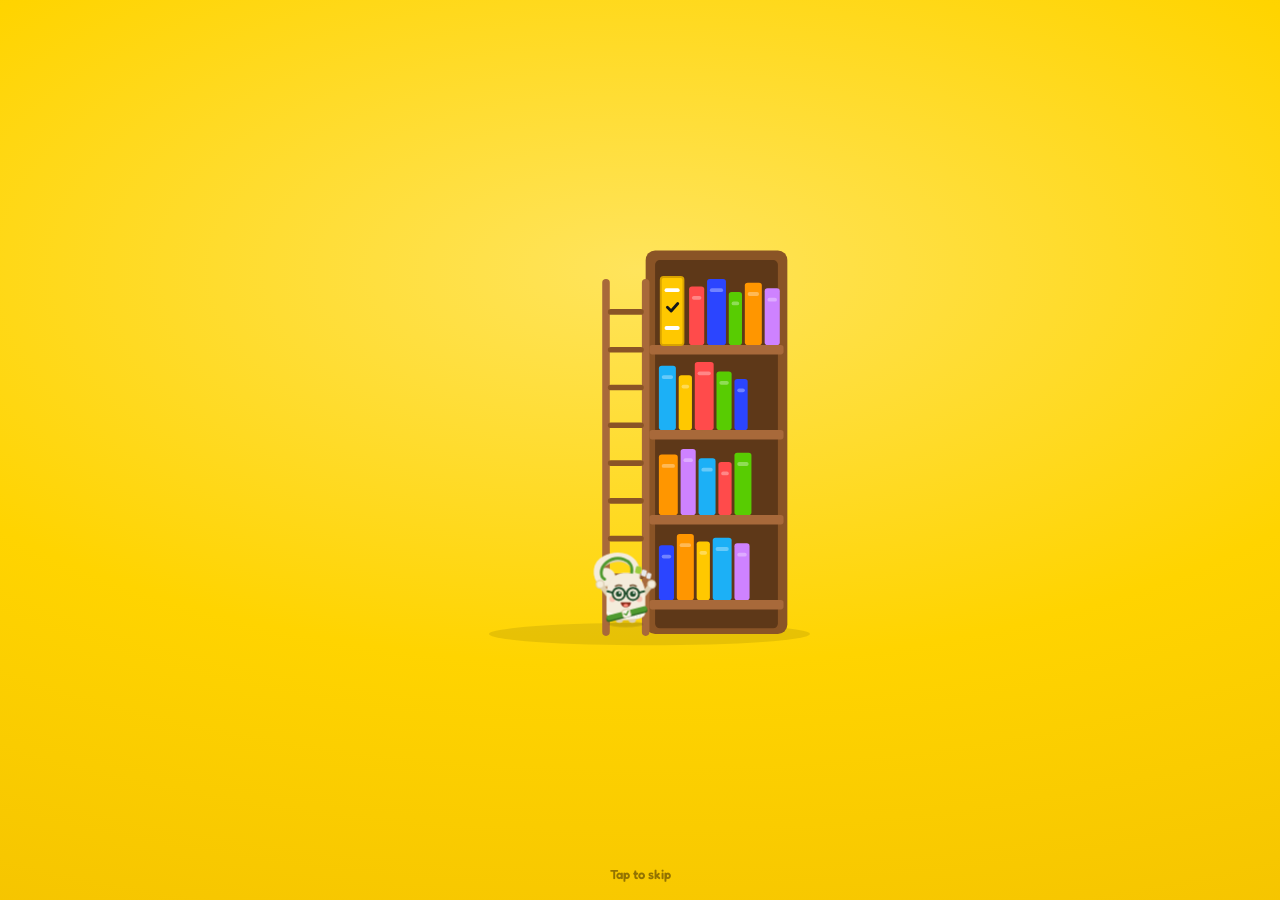
==== lab/index.html @ 96172cab "Add Building Regs Lab (phases 0 and 1) in lab/ Experimental copy of the app at /Building-Regs/lab/. " ====
<!DOCTYPE html>
<html lang="en-GB">
<head>
<meta charset="utf-8">
<meta name="viewport" content="width=device-width,initial-scale=1">
<title>Building Regs Lab</title>
<link rel="manifest" href="manifest.json">
<meta name="theme-color" content="#ffffff">
<link rel="icon" href="icon-192.png">
<link rel="apple-touch-icon" href="apple-touch-icon.png">
<meta name="apple-mobile-web-app-capable" content="yes">
<meta name="apple-mobile-web-app-title" content="Regs Lab">
<link rel="preconnect" href="https://fonts.googleapis.com">
<link rel="stylesheet" href="https://fonts.googleapis.com/css2?family=Archivo:wdth,wght@112,800&family=Fredoka:wght@500;600;700&family=Inter:wght@400;500;600;700;800&display=swap">
<style>
/* VOICE: playful and quick like a language app, but every answer cites its source.
   IDEA: the course is a building you climb — each Approved Document is a storey, lessons wind up the stair core.
   PICTURE: the winding lesson path with chunky 3D buttons, chests and storey bands.
   COLOUR and TYPE: white sheet, drawing ink, hi-vis yellow bands, ultramarine action, teal gems; Archivo wide + Inter.
   LAYOUT: phone column, sticky stats bar, bottom tab bar, full-screen lessons with a sliding answer sheet. */
:root{color-scheme:light dark;
--bg:light-dark(#ffffff,#111315);--ink:light-dark(#15171a,#eef0f2);--mute:light-dark(#5d6470,#9aa3ad);
--line:light-dark(#e3e6ea,#2b2f34);--line2:light-dark(#cfd4da,#3a3f45);--card:light-dark(#f4f5f7,#1b1e22);
--hv:#ffd400;--hvDk:#c9a600;--hvInk:#15171a;--act:light-dark(#2b45ff,#6f82ff);--actDk:light-dark(#1c2fc0,#4a5ee0);--actBg:light-dark(#eef0ff,#1d2240);
--gem:light-dark(#0a9fb8,#3fd0e6);--fire:#ff8a00;
--ok:light-dark(#14894f,#3ecf86);--okDk:light-dark(#0c5c35,#239a5e);--okBg:light-dark(#e3f6ec,#12301f);
--bad:light-dark(#d2302a,#ff6b63);--badDk:light-dark(#8f1d18,#b8403a);--badBg:light-dark(#fde8e6,#3a1714)}
:root[data-theme=light]{color-scheme:light}:root[data-theme=dark]{color-scheme:dark}
*{box-sizing:border-box;min-width:0;-webkit-tap-highlight-color:transparent}
body{margin:0;background:var(--bg);color:var(--ink);font:16px/1.55 Inter,system-ui,sans-serif;overflow-x:clip}
h1,h2,.wd{font-family:Archivo,Inter,sans-serif;font-stretch:112%;font-weight:800;line-height:1.05;text-wrap:balance;margin:0}
button{font:inherit;color:inherit;cursor:pointer;touch-action:manipulation}
button:focus-visible,input:focus-visible{outline:3px solid var(--act);outline-offset:2px}
.wrap{max-width:560px;margin:0 auto;padding:0 16px 110px}
.bar{position:sticky;top:0;z-index:20;background:var(--bg);border-bottom:2px solid var(--line)}
.bar .in{max-width:560px;margin:0 auto;padding:10px 16px;display:flex;align-items:center;gap:16px}
.bar h1{font-size:16px;flex:1}
.stat{display:flex;align-items:center;gap:4px;font-weight:800;font-variant-numeric:tabular-nums;white-space:nowrap}
.stat svg{width:22px;height:22px}.fl{color:var(--fire)}.ht{color:var(--bad)}.gm{color:var(--gem)}.bo{color:var(--act)}
.fl.off{color:var(--line2)}
.tabs{position:fixed;left:0;right:0;bottom:0;z-index:20;background:var(--bg);border-top:2px solid var(--line);padding-bottom:env(safe-area-inset-bottom)}
.tabs .in{max-width:560px;margin:0 auto;display:grid;grid-template-columns:repeat(4,minmax(0,1fr))}
.tab{border:0;background:none;min-height:60px;display:flex;flex-direction:column;align-items:center;justify-content:center;gap:2px;font-size:12px;font-weight:700;color:var(--mute)}
.tab svg{width:26px;height:26px}.tab.on{color:var(--act)}
.tab.on svg{transform:scale(1.08)}
.card{margin:16px 0;padding:16px;border-radius:18px;border:2px solid var(--line)}
.card h2{font-size:22px;margin-bottom:4px}
.small{font-size:13px;color:var(--mute)}
.meter{height:16px;border-radius:8px;background:var(--line);overflow:hidden;position:relative}
.meter i{display:block;height:100%;border-radius:8px;background:var(--hv);transition:width .5s cubic-bezier(.3,1.4,.6,1)}
.meter i:after{content:"";position:absolute;left:8px;right:8px;top:3px;height:4px;border-radius:2px;background:#fff6;width:0}
.btn{display:block;width:100%;min-height:52px;border:0;border-radius:16px;background:var(--act);color:#fff;font-weight:800;font-size:16px;letter-spacing:.04em;text-transform:uppercase;box-shadow:0 4px 0 var(--actDk);margin-top:10px;transition:transform .05s}
.btn:active{transform:translateY(4px);box-shadow:0 0 0 var(--actDk)}
.btn.ghost{background:var(--bg);color:var(--act);box-shadow:0 4px 0 var(--line);border:2px solid var(--line)}
.btn.gemb{background:var(--gem);box-shadow:0 4px 0 light-dark(#067083,#1f97aa)}
.btn[disabled]{background:var(--line);color:var(--mute);box-shadow:none;border-color:var(--line);cursor:default;transform:none}
.row2{display:grid;grid-template-columns:minmax(0,1fr) minmax(0,1fr);gap:10px}
/* path */
.unit{margin-top:26px}
.uhead{display:flex;align-items:center;gap:12px;padding:12px 12px 12px 16px;border-radius:16px;background:var(--hv);color:var(--hvInk);box-shadow:0 4px 0 var(--hvDk)}
.uhead.locked{background:var(--card);color:var(--mute);box-shadow:0 4px 0 var(--line)}
.uhead .lt{flex:1;line-height:1.25}.uhead .lt span{display:block;font-size:12px;font-weight:700;opacity:.7}
.uhead .lt strong{font-size:18px}
.gb{border:2px solid #0002;background:#fff3;border-radius:12px;min-height:44px;padding:0 12px;display:flex;align-items:center;gap:6px;font-weight:800;font-size:13px;color:inherit}
.uhead.locked .gb{border-color:var(--line2);background:none}
.gb svg{width:20px;height:20px}
.nodes{display:flex;flex-direction:column;align-items:center;gap:22px;padding:54px 0 8px}
.nwrap{position:relative;display:flex;flex-direction:column;align-items:center}
.node{position:relative;width:74px;height:68px;border-radius:50%;border:0;background:var(--act);color:#fff;box-shadow:0 7px 0 var(--actDk);display:grid;place-items:center;transition:transform .06s}
.node:active{transform:translateY(5px);box-shadow:0 2px 0 var(--actDk)}
.node svg{width:32px;height:32px}
.node.done{background:var(--hv);color:var(--hvInk);box-shadow:0 7px 0 var(--hvDk)}
.node.lock{background:var(--line);color:var(--mute);box-shadow:0 7px 0 var(--line2)}
.node.chest{background:none;box-shadow:none;width:80px}
.node.chest svg{width:64px;height:64px}
.node.next{outline:6px solid var(--actBg);outline-offset:4px}
.bub{position:absolute;bottom:calc(100% + 14px);left:50%;transform:translateX(-50%);background:var(--bg);color:var(--act);border:2px solid var(--line);border-radius:12px;padding:4px 12px;font-weight:800;font-size:13px;text-transform:uppercase;letter-spacing:.04em;white-space:nowrap;pointer-events:none}
.bub:after{content:"";position:absolute;top:100%;left:50%;margin-left:-7px;border:7px solid transparent;border-top-color:var(--line)}
@media(prefers-reduced-motion:no-preference){.bub{animation:bob 1.4s ease-in-out infinite}@keyframes bob{50%{transform:translate(-50%,-5px)}}}
.pop{position:relative;margin-top:18px;width:min(300px,86vw);background:var(--act);color:#fff;border-radius:16px;padding:14px 16px;z-index:3;animation:pop .18s ease-out}
.pop.done{background:var(--hv);color:var(--hvInk)}.pop.lock{background:var(--card);color:var(--mute);border:2px solid var(--line)}
.pop:before{content:"";position:absolute;bottom:100%;left:50%;margin-left:-9px;border:9px solid transparent;border-bottom-color:var(--act)}
.pop.done:before{border-bottom-color:var(--hv)}.pop.lock:before{border-bottom-color:var(--line)}
.pop strong{display:block;font-size:17px}.pop p{margin:2px 0 0;font-size:14px;opacity:.85}
.pop .btn{background:#fff;color:var(--act);box-shadow:0 4px 0 #0003}
.pop.done .btn{color:var(--hvInk)}
@keyframes pop{from{transform:scale(.85);opacity:0}}
/* sheets */
.veil{position:fixed;inset:0;z-index:40;background:#0008;display:flex;align-items:flex-end;justify-content:center;animation:fade .15s}
.sheet{width:100%;max-width:560px;max-height:86vh;overflow:auto;background:var(--bg);border-radius:22px 22px 0 0;padding:20px 18px calc(20px + env(safe-area-inset-bottom));animation:up .22s cubic-bezier(.2,.9,.3,1)}
.sheet h2{font-size:24px;margin-bottom:6px}
.fact{padding:12px 0;border-top:2px solid var(--line)}.fact b{display:block}.fact p{margin:4px 0 0;color:var(--mute);font-size:14px}
@keyframes fade{from{opacity:0}}@keyframes up{from{transform:translateY(100%)}}
/* lesson */
.ls{min-height:100vh;min-height:100dvh;display:flex;flex-direction:column}
.lt2{max-width:560px;width:100%;margin:0 auto;display:flex;align-items:center;gap:12px;padding:14px 16px 6px}
.x{width:44px;height:44px;border:0;background:none;color:var(--mute);display:grid;place-items:center;flex:none}
.x svg{width:24px;height:24px}
.prog{flex:1;height:18px;border-radius:9px;background:var(--line);position:relative}
.prog i{position:absolute;left:0;top:0;bottom:0;border-radius:9px;background:var(--ok);transition:width .4s cubic-bezier(.3,1.5,.6,1)}
.prog i:after{content:"";position:absolute;left:8px;right:8px;top:4px;height:5px;border-radius:3px;background:#fff5}
.prog.hot i{background:var(--fire)}
.combo{position:absolute;left:0;right:0;top:-22px;text-align:center;font-size:12px;font-weight:800;color:var(--fire);text-transform:uppercase;letter-spacing:.06em;animation:pop .25s}
.lhearts.hit{animation:sh .4s}
.lb{flex:1;max-width:560px;width:100%;margin:0 auto;padding:14px 16px 24px}
.kind{font-size:13px;font-weight:800;color:var(--act);text-transform:uppercase;letter-spacing:.06em;margin-bottom:8px;display:flex;gap:8px;align-items:center}
.tag{background:var(--badBg);color:var(--bad);border-radius:8px;padding:1px 8px;font-size:11px}
.lb h2{font-family:Inter,sans-serif;font-stretch:100%;font-weight:800;font-size:22px;line-height:1.3;margin-bottom:22px}
.opts{display:grid;gap:12px}
.opt{position:relative;text-align:left;min-height:58px;padding:12px 16px 12px 52px;border-radius:16px;border:2px solid var(--line);background:var(--bg);box-shadow:0 4px 0 var(--line);font-size:16px;font-weight:600;transition:transform .05s}
.opt:active{transform:translateY(3px);box-shadow:0 1px 0 var(--line)}
.opt .k{position:absolute;left:12px;top:50%;margin-top:-14px;width:28px;height:28px;border-radius:8px;border:2px solid var(--line);display:grid;place-items:center;font-size:13px;font-weight:800;color:var(--mute)}
.opt.sel{border-color:var(--act);background:var(--actBg);box-shadow:0 4px 0 var(--act);color:var(--act)}
.opt.sel .k{border-color:var(--act);color:var(--act)}
.opt.good{border-color:var(--ok);background:var(--okBg);box-shadow:0 4px 0 var(--ok);color:var(--ok)}
.opt.wrong{border-color:var(--bad);background:var(--badBg);box-shadow:0 4px 0 var(--bad);color:var(--bad)}
.opt.gone{opacity:.3;pointer-events:none;box-shadow:none}
.tf{grid-template-columns:minmax(0,1fr) minmax(0,1fr)}.tf .opt{text-align:center;padding:12px;min-height:84px;font-size:20px;font-weight:800}.tf .opt .k{display:none}
.mgrid{display:grid;grid-template-columns:minmax(0,1fr) minmax(0,1.6fr);gap:12px}
.mgrid .col{display:grid;gap:12px;align-content:start}
.mgrid .opt{padding:10px 12px;font-size:15px;text-align:center}
.num{display:flex;align-items:center;gap:10px}
.num input{flex:1;min-height:60px;font:800 24px Inter,sans-serif;padding:8px 16px;border-radius:16px;border:2px solid var(--line);background:var(--card);color:var(--ink)}
.num span{font-weight:800;color:var(--mute);font-size:18px}
.sentence{font-size:20px;font-weight:600;line-height:2.4;margin-bottom:26px}
.slot{display:inline-block;min-width:76px;height:44px;vertical-align:middle;border-bottom:3px solid var(--line2);margin:0 4px;text-align:center}
.tile{display:inline-flex;align-items:center;min-height:44px;padding:0 14px;border-radius:12px;border:2px solid var(--line);background:var(--bg);box-shadow:0 3px 0 var(--line);font-weight:700;font-size:16px;line-height:1;margin:0;vertical-align:middle;animation:pop .15s}
.slot .tile{margin-top:-2px}
.bank{display:flex;flex-wrap:wrap;gap:10px;justify-content:center;padding-top:16px;border-top:2px solid var(--line)}
.ghostt{display:inline-flex;min-height:44px;border-radius:12px;background:var(--line);padding:0 14px;align-items:center;color:transparent;font-weight:700}
.foot{border-top:2px solid var(--line);padding:16px 16px calc(16px + env(safe-area-inset-bottom))}
.foot .in{max-width:560px;margin:0 auto}
.foot.ok{background:var(--okBg);border-color:transparent;animation:up .22s cubic-bezier(.2,.9,.3,1)}
.foot.no{background:var(--badBg);border-color:transparent;animation:up .22s cubic-bezier(.2,.9,.3,1)}
.vrow{display:flex;align-items:center;gap:12px}
.vic{width:46px;height:46px;border-radius:50%;background:var(--bg);display:grid;place-items:center;flex:none}
.vic svg{width:28px;height:28px}
.verdict{font-family:Archivo,sans-serif;font-stretch:112%;font-weight:800;font-size:24px}
.foot.ok .verdict,.foot.ok .vic{color:var(--ok)}.foot.no .verdict,.foot.no .vic{color:var(--bad)}
.foot p{margin:8px 0 0}.ans{font-weight:800}
.foot.ok p,.foot.no p{color:var(--ink)}
.ref{font-size:13px;color:var(--mute);margin-top:6px}
.foot.ok .btn{background:var(--ok);box-shadow:0 4px 0 var(--okDk)}
.foot.no .btn{background:var(--bad);box-shadow:0 4px 0 var(--badDk)}
.hint{text-align:center;font-size:13px;color:var(--mute);font-weight:600}
/* end screens */
.end{max-width:560px;min-height:100vh;min-height:100dvh;margin:0 auto;padding:10vh 16px 32px;text-align:center;display:flex;flex-direction:column}
.end .grow{flex:1}
.rev{margin:26px 0 18px;text-align:start}.rev h2{display:flex;align-items:center;gap:8px;margin:0 0 4px;font-size:20px}
.rev h2 span{min-width:28px;height:28px;padding:0 8px;display:inline-grid;place-items:center;border-radius:999px;background:color-mix(in srgb,var(--bad) 16%,var(--bg));color:var(--bad);font-size:15px}
.rev>.small{margin:0 0 12px;max-width:none}
.rline{border:2px solid var(--line);border-inline-start:5px solid var(--bad);border-radius:14px;padding:12px 14px;margin:0 0 10px;background:var(--bg)}
.rline .rq{margin:0 0 8px;color:var(--ink);font-weight:600;max-width:none}
.rline .ra{display:flex;gap:8px;align-items:flex-start;font-weight:800;color:var(--good,#58a700)}.rline .ra svg{width:20px;height:20px;flex:none;margin-top:2px}.rline .ra span{color:var(--ink)}
.rline .rx{margin:6px 0 0;font-size:14px;max-width:none}.rline .rr{display:block;margin-top:6px;font-size:12px;font-weight:700;color:var(--mute)}
.rpairs li.mx{font-weight:700;color:var(--ink)}.rpairs li.mx em{margin-inline-start:8px;padding:0 6px;border-radius:6px;font-style:normal;font-size:11px;font-weight:800;background:color-mix(in srgb,var(--bad) 16%,var(--bg));color:var(--bad)}
.rpairs{list-style:none;margin:4px 0 0;padding:0;display:grid;gap:4px;font-size:14px}.rpairs b{display:inline-block;min-width:44px;margin-inline-end:8px;color:var(--d,var(--act))}
.rev .btn{margin-top:6px;display:flex;align-items:center;justify-content:center;gap:8px}.rev .btn svg{width:22px;height:22px;flex:none}
.end h1{font-size:clamp(32px,9vw,46px);margin:18px 0 10px;color:var(--hvDk)}
.end h1.fire{color:var(--fire)}.end h1.gemh{color:var(--gem)}.end h1.badh{color:var(--bad)}
.end p{color:var(--mute);margin:0 auto 22px;max-width:34ch}
.tiles{display:grid;grid-template-columns:repeat(3,minmax(0,1fr));gap:10px;margin:8px 0 18px}
.st{border:2px solid;border-radius:16px;overflow:hidden}
.st span{display:block;font-size:12px;font-weight:800;text-transform:uppercase;letter-spacing:.05em;color:#fff;padding:4px}
.st b{display:block;font-family:Archivo,sans-serif;font-stretch:112%;font-size:24px;padding:10px 4px}
.st.y{border-color:var(--hv)}.st.y span{background:var(--hv);color:var(--hvInk)}.st.y b{color:var(--hvDk)}
.st.g{border-color:var(--ok)}.st.g span{background:var(--ok)}.st.g b{color:var(--ok)}
.st.b{border-color:var(--act)}.st.b span{background:var(--act)}.st.b b{color:var(--act)}
.big{width:150px;height:150px;margin:0 auto;display:grid;place-items:center;position:relative}
.big>svg:not(.mascot){width:150px;height:150px}.big .mascot{width:100%;height:100%}
.big b{position:absolute;inset:0;display:grid;place-items:center;padding-top:30px;font-family:Archivo,sans-serif;font-stretch:112%;font-size:44px;color:#fff}
@media(prefers-reduced-motion:no-preference){.big{animation:boing .6s cubic-bezier(.3,1.6,.5,1)}@keyframes boing{from{transform:scale(.3)}}}
.week{display:flex;justify-content:center;gap:8px;margin:6px 0 20px}
.week div{display:flex;flex-direction:column;align-items:center;gap:4px;font-size:12px;font-weight:700;color:var(--mute)}
.week i{width:30px;height:30px;border-radius:50%;background:var(--line);display:grid;place-items:center;color:#fff}
.week i.on{background:var(--fire)}.week i svg{width:18px;height:18px}
/* quests + profile */
.quest{display:flex;gap:14px;align-items:center;padding:14px 0;border-top:2px solid var(--line)}
.quest:first-of-type{border-top:0}
.quest .qi{width:44px;height:44px;flex:none;color:var(--hvDk)}.quest .qi svg{width:44px;height:44px}
.quest .qb{flex:1}.quest strong{display:block;margin-bottom:6px}
.quest .meter i{background:var(--hv)}.quest.fin .meter i{background:var(--ok)}
.quest .rw{display:flex;align-items:center;gap:3px;font-weight:800;color:var(--gem);font-size:14px}.quest .rw svg{width:18px;height:18px}
.grid4{display:grid;grid-template-columns:repeat(2,minmax(0,1fr));gap:10px}
.pst{border:2px solid var(--line);border-radius:16px;padding:12px;display:flex;gap:10px;align-items:center}
.pst svg{width:28px;height:28px;flex:none}.pst b{display:block;font-size:20px;line-height:1.1}.pst span{font-size:13px;color:var(--mute)}
.bars{display:grid;grid-template-columns:repeat(7,minmax(0,1fr));gap:8px;align-items:end;height:130px;margin-top:12px}
.bars div{display:flex;flex-direction:column;align-items:center;justify-content:flex-end;height:100%;gap:4px;font-size:12px;color:var(--mute);font-weight:700}
.bars i{width:100%;max-width:34px;border-radius:8px 8px 3px 3px;background:var(--act);min-height:3px}
.bars div.today i{background:var(--hv)}
.set{display:flex;justify-content:space-between;align-items:center;gap:10px;padding:10px 0;border-top:2px solid var(--line)}
.sw{width:56px;height:32px;border-radius:16px;border:0;background:var(--line2);position:relative;flex:none}
.sw:after{content:"";position:absolute;top:4px;left:4px;width:24px;height:24px;border-radius:50%;background:#fff;transition:left .15s}
.sw[aria-checked=true]{background:var(--ok)}.sw[aria-checked=true]:after{left:28px}
.note{margin-top:24px;font-size:13px;color:var(--mute)}.note a{color:var(--act)}
.toast{position:fixed;left:50%;top:18px;transform:translateX(-50%);z-index:60;background:var(--ink);color:var(--bg);padding:10px 16px;border-radius:12px;font-weight:700;font-size:14px;animation:pop .2s}
.shake{animation:sh .35s}@keyframes sh{20%{transform:translateX(-7px)}40%{transform:translateX(7px)}60%{transform:translateX(-5px)}80%{transform:translateX(4px)}}

.pi{width:52px;height:52px;flex:none;background:#fff;border-radius:14px;padding:6px;box-shadow:0 3px 0 #0002;display:grid}
.pi svg{width:100%;height:100%}
.uhead.locked .pi{filter:grayscale(1);opacity:.6}
.ghd{display:flex;align-items:center;gap:12px;margin-bottom:6px}.ghd h2{margin:0}
.tab:not(.on) svg{filter:grayscale(1);opacity:.55}
.week i.on{background:#ffe3c2}
.mascot{display:block;width:100%;height:auto;overflow:visible}
.hello{display:flex;gap:12px;align-items:center;margin-bottom:14px}.hello .mascot{width:78px;flex:none}
.say{position:relative;flex:1;border:2px solid var(--line);border-radius:16px;padding:10px 14px;font-weight:700;background:var(--bg)}
.say:before{content:"";position:absolute;left:-10px;top:50%;margin-top:-8px;border:8px solid transparent;border-right:10px solid var(--line);border-left:0}
.say:after{content:"";position:absolute;left:-7px;top:50%;margin-top:-6px;border:6px solid transparent;border-right:8px solid var(--bg);border-left:0}
.ask{display:flex;gap:10px;align-items:flex-end;margin-bottom:18px}.ask .mas{width:80px;flex:none}
.ask .say:before,.ask .say:after{top:auto;bottom:18px}
.ask h2{font-size:19px!important;margin:0!important}
.fig2{background:#f4f5f7;color-scheme:light;--ink:#15171a;--mute:#5d6470;border:2px solid var(--line);border-radius:16px;padding:6px;margin:0 0 18px}
.fig2 svg{display:block;width:100%;height:auto;max-height:190px}
.buddy{position:absolute;top:-6px;width:92px;pointer-events:none}.buddy.l{right:calc(100% + 26px)}.buddy.r{left:calc(100% + 26px)}

@media(prefers-reduced-motion:no-preference){.buddy .mascot,.hello .mascot{animation:bob2 2.6s ease-in-out infinite}@keyframes bob2{50%{transform:translateY(-4px)}}
.mas.hop{animation:hop .5s cubic-bezier(.3,1.6,.5,1)}@keyframes hop{40%{transform:translateY(-14px)}}}

.nodes{position:relative;min-height:240px}
.scene{position:absolute;top:58px;width:min(150px,37vw);pointer-events:none}.scene.l{left:-6px}.scene.r{right:-6px}.scene svg{width:100%;height:auto;display:block}
.scene.dim{filter:grayscale(.9);opacity:.45}
.node.learnn:not(.done):not(.lock){background:var(--gem);box-shadow:0 7px 0 light-dark(#067083,#1f97aa)}
.node.learnn svg{width:30px;height:30px}
.pop.rd{background:var(--gem)}.pop.rd:before{border-bottom-color:var(--gem)}.pop.rd .btn{color:var(--gem)}
.deckb .kick{font-size:13px;font-weight:800;color:var(--gem);text-transform:uppercase;letter-spacing:.06em;margin:4px 0 8px}
.deckb h1{font-size:clamp(30px,8vw,40px);margin:0 0 10px}.deckb .lead{font-size:17px;margin:0 0 18px}
.pbig{width:88px;height:88px;padding:10px;margin-bottom:14px;border:2px solid var(--line)}
.fq{margin:0 0 6px;color:var(--mute);font-weight:600}
.fa{font-family:Archivo,sans-serif;font-stretch:112%;font-weight:800;font-size:clamp(24px,6.5vw,32px);line-height:1.15;margin-bottom:14px;color:var(--ink)}
.fa.t{color:var(--ok)}.fa.f{color:var(--bad)}
.fx{font-size:16px;margin:0 0 6px}
.ch{font-family:Inter,sans-serif!important;font-stretch:100%!important;font-size:20px!important;margin-bottom:14px!important}
.pairs{display:grid;gap:8px}
.phint{margin:-4px 0 12px;color:var(--mute);font-size:15px}
.pairs.reveal .prv{display:flex;gap:12px;align-items:center;width:100%;min-height:52px;padding:10px 12px;border:2px dashed var(--line);border-radius:14px;background:none;color:var(--ink);font:inherit;text-align:start;cursor:pointer}
.pairs.reveal .prv.on{border-style:solid;cursor:default}.pairs.reveal .prv.on .pans{animation:pfade .3s ease-out}
.pairs.reveal .prv:focus-visible{outline:3px solid var(--act);outline-offset:2px}
.pairs.reveal .pans i{color:var(--mute);font-style:normal;font-size:14px;opacity:.8}
@keyframes pfade{from{opacity:0;transform:translateX(-6px)}to{opacity:1;transform:none}}
.pbar{display:flex;align-items:center;justify-content:space-between;gap:12px;margin:14px 2px 0;color:var(--mute);font-size:14px}
.pbar .btn.small{width:auto;min-height:44px;padding:0 18px;font-size:14px}
@media(prefers-reduced-motion:reduce){.pairs.reveal .prv.on .pans{animation:none}}.pairs div{display:flex;gap:12px;align-items:center;padding:10px 12px;border:2px solid var(--line);border-radius:14px}
.pairs b{min-width:52px;height:36px;display:grid;place-items:center;border-radius:10px;background:var(--hv);color:var(--hvInk);font-family:Archivo,sans-serif;font-stretch:112%}
.intro .big{width:150px;height:150px}

.govs{display:flex;flex-wrap:wrap;gap:8px;margin:0 0 16px}
.gov{display:inline-flex;align-items:center;gap:6px;min-height:40px;padding:6px 12px;border-radius:12px;border:2px solid var(--line);color:var(--act);font-weight:700;font-size:14px;text-decoration:none;box-shadow:0 3px 0 var(--line)}
.gov svg,.ref a svg{width:16px;height:16px;flex:none}
.ref a{color:var(--act);font-weight:700;text-decoration:none;display:inline-flex;align-items:center;gap:3px}
.foot.ok .ref a,.foot.no .ref a{color:var(--ink);text-decoration:underline}
.lib{display:grid;gap:8px}
.lib a{display:flex;align-items:center;gap:12px;padding:8px 10px;border:2px solid var(--line);border-radius:14px;color:var(--ink);text-decoration:none}
.lib a>span:nth-child(2){flex:1;line-height:1.25}.lib b{display:block;font-size:15px}.lib small{color:var(--mute);font-size:12px}
.lib .pi{width:40px;height:40px;padding:4px;border-radius:10px;box-shadow:none;border:2px solid var(--line)}
.lib a>svg{width:20px;height:20px;color:var(--act)}
/* ===================== Playful world theme ===================== */
:root{--fun:Fredoka,'Nunito','Arial Rounded MT Bold',system-ui,sans-serif;--gold:#ffc800;--goldD:#d9a300}
h1,h2,.wd,.btn,.stat,.tab,.verdict,.lt strong,.bub,.pop strong,.opt,.tile,.kind,.st b,.st span,.fa,.divider,.hero strong,.say,.gb,.fq,.tag,.combo,.burst b,.quest strong,.pst b,.ghd h2,.chip b{font-family:var(--fun)!important;font-stretch:100%!important}
h1,h2{font-weight:700!important;letter-spacing:-.01em}
.btn{font-weight:600;letter-spacing:.06em;border-radius:18px;font-size:17px}
/* top bar: stat pills */
.bar{border-bottom:0;background:light-dark(#ffffffee,#111315ee);backdrop-filter:blur(8px)}
.bar h1{font-size:19px}
.stat{background:var(--card);border-radius:999px;padding:5px 11px 5px 7px;font-size:16px;font-weight:600}
.tabs{border-top:0;box-shadow:0 -6px 20px #0000000f}
.tab{font-family:var(--fun);font-size:13px;font-weight:600}
.tab svg{width:30px;height:30px;transition:transform .2s}
.tab.on{position:relative}.tab.on:before{content:"";position:absolute;inset:6px 18%;border-radius:16px;background:var(--actBg);z-index:-1}
.tab.on svg{transform:scale(1.12) translateY(-1px)}
/* greeting card */
.hello-card{border:0;background:linear-gradient(160deg,light-dark(#e8f3ff,#1a2233),light-dark(#f7fbff,#141a24));box-shadow:0 2px 0 var(--line)}
.say{border-width:2px;font-weight:500;font-size:16px}
.goalrow{display:flex;align-items:center;gap:14px;margin:2px 0 4px}
.ring{--p:0;width:58px;height:58px;border-radius:50%;flex:none;display:grid;place-items:center;background:conic-gradient(var(--gold) calc(var(--p)*1%),var(--line) 0);position:relative}
.ring:before{content:"";position:absolute;inset:7px;border-radius:50%;background:var(--bg)}
.ring span{position:relative;font:700 17px var(--fun);color:var(--goldD)}
.gtx b{display:block;font:700 19px var(--fun)}.gtx span{color:var(--mute);font-size:14px}
/* sticky hero for the unit in view */
.hero{position:sticky;top:62px;z-index:15;margin:18px 0 0}
.hin{position:relative;display:flex;align-items:center;gap:10px;min-height:104px;padding:14px 16px;border-radius:24px;color:var(--on);background:linear-gradient(135deg,var(--c),var(--d));box-shadow:0 6px 0 color-mix(in srgb,var(--d) 80%,#000);overflow:hidden}
.hin:before,.hin:after{content:"";position:absolute;border-radius:50%;background:#ffffff1f}
.hin:before{width:130px;height:130px;left:-40px;top:-60px}.hin:after{width:70px;height:70px;left:46%;bottom:-36px}
.hl{flex:1;position:relative;z-index:1;line-height:1.2;padding-right:70px}
.hl span{font:600 13px var(--fun);opacity:.85}.hl strong{display:block;font:700 25px var(--fun);margin:1px 0 8px;line-height:1.05}
.hbar{height:10px;border-radius:6px;background:#ffffff4d;max-width:200px}.hbar i{display:block;height:100%;border-radius:6px;background:#fff}
.hl small{display:block;margin-top:5px;font:500 13px var(--fun);opacity:.9}
.hin .gb{position:relative;z-index:2;border:2px solid #ffffff66;background:#ffffff26;color:var(--on);min-height:36px;margin-top:8px;padding:0 10px;font-size:13px}
.hmas{position:absolute;right:-4px;bottom:-26px;width:104px;z-index:1}
.hero.swap .hin{animation:heroin .35s cubic-bezier(.2,.9,.3,1.2)}
@keyframes heroin{from{transform:scale(.96);opacity:.6}}
/* each Part is a world */
.unit,.uhead{display:none}
.world{position:relative;margin:16px -16px 0;padding:6px 16px 70px;overflow:hidden;background:linear-gradient(180deg,light-dark(var(--l),color-mix(in srgb,var(--c) 14%,#111315)) 0,light-dark(#fff,#111315) 92%)}
.divider{position:relative;z-index:2;display:flex;align-items:center;gap:10px;margin:8px 0 0;color:var(--d);font-size:14px;font-weight:600}
.divider:before,.divider:after{content:"";flex:1;height:2px;border-radius:1px;background:color-mix(in srgb,var(--c) 35%,transparent)}
.divider span{max-width:78%;text-align:center}
.hills{position:absolute;left:0;right:0;bottom:0;height:120px;pointer-events:none;
background:radial-gradient(70% 90px at 18% 100%,color-mix(in srgb,var(--c) 26%,light-dark(#fff,#111315)) 0 98%,transparent 100%),radial-gradient(60% 70px at 82% 100%,color-mix(in srgb,var(--c) 18%,light-dark(#fff,#111315)) 0 98%,transparent 100%)}
.cloud{position:absolute;height:20px;border-radius:999px;background:light-dark(#fff,#ffffff14);pointer-events:none;opacity:.95}
.cloud:before,.cloud:after{content:"";position:absolute;border-radius:50%;background:inherit}
.cloud:before{width:26px;height:26px;left:8px;top:-12px}.cloud:after{width:18px;height:18px;left:28px;top:-7px}
.c1{width:56px;top:70px;left:8%}.c2{width:44px;top:180px;right:10%}.c3{width:36px;top:330px;left:40%;opacity:.7}
.world.locked .scene,.world.locked .hills{filter:grayscale(.9);opacity:.5}
.world.locked .divider{color:var(--mute)}.world.locked .divider:before,.world.locked .divider:after{background:var(--line)}
.nodes{padding-top:50px;gap:46px;min-height:260px}
.scene{top:70px;width:min(160px,38vw);z-index:1}
/* glossy 3D lesson buttons */
.node{width:78px;height:72px;color:var(--on);background:radial-gradient(circle at 35% 28%,color-mix(in srgb,var(--c) 55%,#fff),var(--c) 62%);box-shadow:0 8px 0 var(--d),0 12px 16px #0000001a;z-index:2}
.node:before{content:"";position:absolute;top:9px;left:17px;width:24px;height:11px;border-radius:50%;background:#ffffff70;transform:rotate(-22deg)}
.node:active{transform:translateY(6px);box-shadow:0 2px 0 var(--d)}
.node.done{color:#5a3d00;background:radial-gradient(circle at 35% 28%,#ffe98a,var(--gold) 62%);box-shadow:0 8px 0 var(--goldD),0 12px 16px #0000001a}
.node.lock{color:var(--mute);background:radial-gradient(circle at 35% 28%,light-dark(#fafafa,#3a3f45),light-dark(#dcdfe3,#2b2f34) 62%);box-shadow:0 8px 0 light-dark(#b9bdc3,#1c1f22)}
.node.lock:before{opacity:.5}
.node.learnn:not(.done):not(.lock){background:radial-gradient(circle at 35% 28%,color-mix(in srgb,var(--c) 55%,#fff),var(--c) 62%);box-shadow:0 8px 0 var(--d),0 12px 16px #0000001a}
.node.next{outline:0}
.node.chest{background:none!important;box-shadow:none!important;width:84px}.node.chest:before{display:none}
.node.chest.ready svg{animation:wiggle 2.2s ease-in-out infinite}
@keyframes wiggle{0%,70%,100%{transform:rotate(0)}75%{transform:rotate(-8deg) scale(1.05)}80%{transform:rotate(8deg) scale(1.05)}85%{transform:rotate(-5deg)}90%{transform:rotate(0)}}
.pulse{position:absolute;top:-14px;left:50%;width:106px;height:106px;margin-left:-53px;border-radius:50%;border:7px solid color-mix(in srgb,var(--c) 30%,transparent);pointer-events:none;z-index:1}
.bub{color:var(--d);border-color:color-mix(in srgb,var(--c) 40%,var(--line));font-family:var(--fun);font-weight:700;bottom:calc(100% + 18px)}
.bub:after{border-top-color:color-mix(in srgb,var(--c) 40%,var(--line))}
.pop{background:var(--c);color:var(--on);border-radius:20px;box-shadow:0 6px 0 var(--d)}
.pop:before{border-bottom-color:var(--c)}.pop .btn{color:var(--d)}
.pop.rd{background:var(--c)}.pop.rd:before{border-bottom-color:var(--c)}.pop.rd .btn{color:var(--d)}
.pop.done{background:var(--gold);box-shadow:0 6px 0 var(--goldD)}.pop.done:before{border-bottom-color:var(--gold)}
/* lessons and Learn cards take their Part's colours */
.ls{background:linear-gradient(180deg,light-dark(var(--l,#fff),color-mix(in srgb,var(--c,#2b45ff) 12%,#111315)) 0,var(--bg) 260px)}
.prog{height:20px;background:light-dark(#00000014,#ffffff1f)}
.kind{color:var(--d,var(--act))}
.say{background:var(--bg)}
.ask .mas .mascot{animation:bob2 2.6s ease-in-out infinite}
.opt{border-radius:18px;min-height:60px;font-weight:500;font-size:17px;box-shadow:0 5px 0 var(--line);background:var(--bg)}
.opt .k{border-radius:9px;font-family:var(--fun)}
.opt.sel{border-color:var(--c,var(--act));background:color-mix(in srgb,var(--c,var(--act)) 12%,var(--bg));box-shadow:0 5px 0 var(--c,var(--act));color:var(--d,var(--act))}
.opt.sel .k{border-color:var(--c,var(--act));color:var(--d,var(--act))}
.tf .opt{min-height:96px;font-size:22px}
.tile{border-radius:14px;box-shadow:0 4px 0 var(--line);font-weight:500}
.slot{border-bottom-color:color-mix(in srgb,var(--c,#888) 50%,var(--line2))}
.ls .foot:not(.ok):not(.no) .btn:not([disabled]){background:var(--c,var(--act));color:var(--on,#fff);box-shadow:0 5px 0 var(--d,var(--actDk))}
.ls .foot .btn.ghost{background:var(--bg);color:var(--d,var(--act));box-shadow:0 4px 0 var(--line)}
.foot.ok,.foot.no{animation:sheetup .32s cubic-bezier(.2,1.25,.35,1)}
@keyframes sheetup{from{transform:translateY(100%)}}
.verdict{font-size:26px}
.vic{box-shadow:0 3px 0 #0000001a}
.fig2{border-radius:20px}
.deckb .pbig{border:0;box-shadow:0 6px 0 var(--d);background:#fff}
.deckb .kick{color:var(--d)}
.deckb .fa{color:var(--d)}
.burst{position:fixed;left:50%;top:58px;z-index:50;display:flex;align-items:center;gap:8px;padding:10px 18px;border-radius:999px;background:#fff;color:#ff8a00;box-shadow:0 8px 24px #0003;transform:translateX(-50%);pointer-events:none;animation:burst 1.5s ease-out forwards}
.burst svg{width:30px;height:30px}.burst b{font-size:20px}
@keyframes burst{0%{transform:translate(-50%,20px) scale(.6);opacity:0}15%{transform:translate(-50%,0) scale(1.08);opacity:1}25%{transform:translate(-50%,0) scale(1)}80%{opacity:1}100%{transform:translate(-50%,-30px);opacity:0}}
/* end screens */
.end h1{color:var(--d,var(--hvDk))}
.end #nx2:not([style]){background:var(--c,var(--act));color:var(--on,#fff);box-shadow:0 5px 0 var(--d,var(--actDk))}
.st{border-radius:18px}.st span{font-weight:600}
/* quests and profile */
.card{border-radius:24px;box-shadow:0 3px 0 var(--line)}
.quest .meter{height:14px}
.pst{border-radius:18px}
.lib a{border-radius:18px}
/* section lessons, Learn cards and Library */
.secpill{position:relative;z-index:2;margin:6px 0 -30px;padding:5px 12px;border-radius:999px;background:var(--bg);border:2px solid color-mix(in srgb,var(--c) 40%,var(--line));color:var(--d);font:600 13px var(--fun);max-width:92%;text-align:center;box-shadow:0 3px 0 color-mix(in srgb,var(--c) 25%,var(--line))}
.secpill.off{color:var(--mute);border-color:var(--line);box-shadow:0 3px 0 var(--line)}
.pop .relearn{background:transparent!important;color:inherit!important;box-shadow:none!important;border:2px solid #ffffff80;margin-top:8px}
.pagechip{display:flex;gap:10px;align-items:center;padding:10px 12px;border-radius:14px;background:color-mix(in srgb,var(--c) 10%,var(--bg));color:var(--d);margin:0 0 12px;font-size:14px}
.pagechip svg{width:22px;height:22px;flex:none}
.watch{display:grid;gap:10px}.watch div{display:flex;gap:12px;align-items:flex-start;padding:12px 14px;border-radius:16px;background:light-dark(#fff8db,#2e2810);border:2px solid #ffc80066}
.watch svg{width:28px;height:28px;flex:none}.watch p{margin:0;font-size:16px}
.secs{display:grid;gap:8px}.secs div{display:flex;gap:12px;align-items:center;padding:10px 12px;border:2px solid var(--line);border-radius:14px}
.secs b{width:30px;height:30px;border-radius:50%;display:grid;place-items:center;background:var(--c);color:var(--on);font:700 14px var(--fun);flex:none}
.secs span{flex:1;line-height:1.25}.secs strong{display:block;font:600 15px var(--fun)}.secs small{color:var(--mute);font-size:12px}
.secs svg{width:22px;height:22px;color:var(--ok)}.secs .dn b{background:var(--gold);color:#5a3d00}
.tab svg{width:28px;height:28px}
.libhead input{width:100%;min-height:50px;border-radius:14px;border:2px solid var(--line);background:var(--card);color:var(--ink);font:500 16px Inter,sans-serif;padding:0 14px}
.lpart{margin:0 0 12px;border-radius:20px;border:2px solid var(--line);background:var(--bg);overflow:hidden}
.lpart summary{display:flex;align-items:center;gap:12px;padding:10px 12px;cursor:pointer;list-style:none;background:linear-gradient(90deg,color-mix(in srgb,var(--c) 14%,var(--bg)),var(--bg))}
.lpart summary::-webkit-details-marker{display:none}
.lpart .pi{width:44px;height:44px;padding:5px;border-radius:12px}
.lpart .lt{flex:1;line-height:1.2}.lpart .lt small{display:block;color:var(--d);font:600 12px var(--fun)}.lpart .lt b{font:700 17px var(--fun)}
.node.final{width:90px;height:82px}.node.final svg{width:40px;height:40px}
.node.final:after{content:"";position:absolute;inset:-9px;border-radius:50%;border:3px dashed color-mix(in srgb,var(--c) 55%,transparent);animation:spin 18s linear infinite}
@keyframes spin{to{transform:rotate(360deg)}}
.end.fin{padding-top:6vh;text-align:left}.end.fin .big{margin:0 auto}.end.fin h1,.end.fin>.grow>p,.fkick{text-align:center}
.fkick{font:700 13px var(--fun);color:var(--d);text-transform:uppercase;letter-spacing:.06em;margin-top:10px}
.end.fin h1{margin:4px 0 6px}.fh{font:700 18px var(--fun);margin:18px 2px 8px}
.frow{border:2px solid var(--line);border-radius:18px;padding:12px 14px;margin-bottom:10px;background:var(--bg)}
.frow:not(.weak){padding:9px 14px;margin-bottom:8px}.frow:not(.weak) .fbar{height:6px;margin-top:6px}
.frow.weak{border-color:color-mix(in srgb,var(--bad) 45%,var(--line));background:color-mix(in srgb,var(--bad) 5%,var(--bg))}
.fr1{display:flex;align-items:center;gap:10px}.frt{flex:1;line-height:1.2}.frt b{display:block;font:700 15px var(--fun)}.frt small{color:var(--mute);font-size:12px}
.frs{font:700 15px var(--fun);color:var(--d)}.frow.weak .frs{color:var(--bad)}
.fbar{height:8px;border-radius:4px;background:var(--line);overflow:hidden;margin:8px 0 2px}.fbar i{display:block;height:100%;background:var(--c)}.frow.weak .fbar i{background:var(--bad)}
.fmiss{border-top:1px dashed var(--line);margin-top:8px;padding-top:8px;font-size:14px}.fmiss p{margin:0 0 3px;color:var(--mute);max-width:none;text-align:left}.fmiss b{display:block;font-weight:700}.fmiss span{display:block;font-size:12px;color:var(--mute);margin-top:2px}
.fbtns{display:flex;gap:8px;margin-top:10px}.fbtns .btn{flex:1;min-height:44px;display:flex;align-items:center;justify-content:center;gap:6px;font-size:14px;padding:0 8px}.fbtns .btn svg{width:18px;height:18px}
@media (prefers-reduced-motion:reduce){.node.final:after{animation:none}}
.qzb{flex:none;display:inline-flex;align-items:center;gap:5px;min-height:44px;padding:0 13px;border-radius:14px;border:0;background:var(--c);color:var(--on);font:700 14px var(--fun);box-shadow:0 4px 0 var(--d);cursor:pointer;transition:transform .08s,box-shadow .08s}
.qzb:active{transform:translateY(3px);box-shadow:0 1px 0 var(--d)}.qzb svg{width:19px;height:19px}
.qzb.sm{min-height:40px;padding:0 11px;font-size:13px;border-radius:12px}
.lsh{display:flex;align-items:flex-start;justify-content:space-between;gap:10px}.lsh h3{flex:1;padding-top:6px}
.lpart .lt em{display:block;font:500 12px var(--fun);font-style:normal;color:var(--mute);margin-top:2px}
.hbtns{display:flex;gap:8px;flex-wrap:wrap}
.jumpc{padding:12px 0 6px}.jh{padding:0 16px 8px;line-height:1.25}.jh b{display:block;font:700 17px var(--fun)}.jh span{font-size:13px;color:var(--mute)}
.jump{display:flex;gap:8px;overflow-x:auto;padding:2px 16px 12px;scrollbar-width:none;scroll-snap-type:x proximity;-webkit-overflow-scrolling:touch}.jump::-webkit-scrollbar{display:none}
.jp{flex:none;width:62px;display:flex;flex-direction:column;align-items:center;gap:4px;padding:7px 0 6px;border-radius:16px;border:2px solid color-mix(in srgb,var(--c) 40%,var(--line));background:color-mix(in srgb,var(--c) 12%,var(--bg));color:var(--d);box-shadow:0 3px 0 color-mix(in srgb,var(--c) 35%,var(--line));scroll-snap-align:start;cursor:pointer}
.jp:active{transform:translateY(2px);box-shadow:0 1px 0 color-mix(in srgb,var(--c) 35%,var(--line))}
.jp .pi{width:36px;height:36px;padding:3px;border-radius:10px;box-shadow:none}.jp b{font:700 13px var(--fun);line-height:1}
.jp i{display:block;width:40px;height:5px;border-radius:3px;background:color-mix(in srgb,var(--c) 22%,var(--line));overflow:hidden}.jp i em{display:block;height:100%;background:var(--c)}
.jp.done{border-color:var(--c);background:color-mix(in srgb,var(--c) 22%,var(--bg))}
.lpart .cnt{min-width:34px;height:26px;border-radius:13px;background:var(--c);color:var(--on);display:grid;place-items:center;font:700 13px var(--fun);padding:0 8px}
.lbody{padding:6px 14px 14px}







/* ---------- "Looking for" chips ---------- */
.slook{display:flex;flex-wrap:wrap;align-items:center;gap:6px;margin:8px 0 0}.slook:empty{display:none}
.lkt{font-size:12px;font-weight:700;color:var(--mute);margin-inline-end:2px}
.lk{display:inline-flex;align-items:center;gap:6px;min-height:32px;padding:2px 6px 2px 10px;border-radius:999px;border:2px solid var(--act);background:color-mix(in srgb,var(--act) 10%,var(--bg));color:var(--ink);font:700 13px var(--fun);cursor:pointer}
.lk i{font-style:normal;opacity:.55;font-size:15px}.lk.ctx{border-color:#1d70b8;background:color-mix(in srgb,#1d70b8 10%,var(--bg))}
.lk.sm{min-height:28px;border-width:1px;border-color:var(--line);background:none;font-weight:600;color:var(--mute)}
.lkr{display:inline-flex;flex-wrap:wrap;align-items:center;gap:4px;font-size:12px;color:var(--mute)}
.lkreset{border:0;background:none;color:var(--act);font:700 12px var(--fun);text-decoration:underline;cursor:pointer;min-height:32px}
.lk:focus-visible,.lkreset:focus-visible{outline:3px solid var(--act);outline-offset:2px}
/* ---------- official text results + viewer ---------- */
.stb{display:block;margin:3px 0 2px}.kd.st1{background:light-dark(#e8f1fa,#0f2740);color:light-dark(#1d70b8,#8cc4f0)}.kd.st2{background:light-dark(#fdecea,#3a1512);color:light-dark(#b3261e,#f2a49e)}
#dvst{display:block;margin-bottom:4px}#dvst .kd{margin:0}

.rh{display:flex;align-items:baseline;gap:8px;margin:18px 4px 10px;font:700 17px var(--fun)}.rh span{font:500 13px Inter,sans-serif;color:var(--mute)}
.sr.off{border-color:color-mix(in srgb,#1d70b8 45%,var(--line));box-shadow:0 3px 0 color-mix(in srgb,#1d70b8 45%,var(--line))}.sr.off small{color:#1d70b8}
.otext{display:block;font-style:normal;font-size:15px;line-height:1.5;color:var(--ink)}.owhere{display:block;margin-top:6px;font-size:12px;color:var(--mute)}
.oimg{display:block;width:100%;height:auto;max-height:240px;object-fit:contain;object-position:left top;margin-top:6px;border-radius:8px;background:#fff;border:1px solid var(--line)}
.ogl{margin:4px 4px 6px;font-size:12px;color:var(--mute)}
.adp{display:block;margin:8px 0 0;font-size:14px}
html.dvopen,html.dvopen body{overflow:hidden}
#dv{position:fixed;inset:0;z-index:9000;display:flex;flex-direction:column;background:light-dark(#eef1f4,#0f1215);color:var(--ink)}
.dvbar{display:flex;align-items:center;gap:10px;padding:max(10px,env(safe-area-inset-top)) 12px 8px;background:var(--card);border-bottom:1px solid var(--line)}
.dvx{width:44px;height:44px;flex:none;border:0;border-radius:12px;background:none;color:var(--mute);font-size:24px;cursor:pointer}.dvx svg{width:22px;height:22px}
.dvt{min-width:0}.dvt b{display:block;font:700 15px var(--fun);white-space:nowrap;overflow:hidden;text-overflow:ellipsis}.dvt span{font-size:12px;color:var(--mute)}
.dvtools{display:flex;gap:8px;padding:8px 12px;background:var(--card);border-bottom:1px solid var(--line)}.dvtools .sp{flex:1}
.dvtools button{min-width:44px;height:40px;border-radius:12px;border:2px solid var(--line);background:var(--bg);color:var(--ink);font:700 20px var(--fun);cursor:pointer}
.dvbody{flex:1;overflow:auto;padding:8px;-webkit-overflow-scrolling:touch}.dvpage{position:relative;margin:0 auto;background:#fff;box-shadow:0 2px 12px #0003}
#dvc{display:block}#dvhl{position:absolute;inset:0;pointer-events:none}
.dvmark{position:absolute;border:3px solid #ffbf47;background:#ffdd0033;border-radius:4px;box-shadow:0 0 0 4px #ffbf4733;animation:dvpulse 1.6s ease-out 2}
@keyframes dvpulse{50%{box-shadow:0 0 0 10px #ffbf4700}}
.dvload{text-align:center;color:var(--mute);padding:20px}
.dvfoot{padding:10px 14px max(10px,env(safe-area-inset-bottom));background:var(--card);border-top:1px solid var(--line);font-size:13px}.dvfoot a{color:#1d70b8;font-weight:700;display:inline-flex;align-items:center;gap:4px}.dvfoot svg,.dvload svg{width:14px;height:14px;flex:none}.dvfoot small{display:block;margin-top:4px;color:var(--mute);font-size:11px}
@media(prefers-reduced-motion:reduce){.dvmark{animation:none}}
/* ---------- plain-English card, why lines, small official link ---------- */
.plain{display:grid;gap:12px}.plain>div{padding:14px 16px;border-radius:16px;border:2px solid var(--line);background:var(--bg)}
.plain b{display:block;font:800 13px var(--fun);text-transform:uppercase;letter-spacing:.04em;color:var(--d,var(--act));margin-bottom:4px}.plain p{margin:0;font-size:16px;line-height:1.5}
.why{margin:10px 0 0;padding:10px 12px;border-radius:12px;background:color-mix(in srgb,var(--c,var(--act)) 10%,var(--bg));font-size:15px}.foot .why{background:color-mix(in srgb,currentColor 8%,transparent)}
.govsmall{margin:0 0 16px;font-size:14px}.govsmall a{color:var(--mute);font-weight:600;text-decoration:underline;text-underline-offset:3px}.govsmall svg{width:12px;height:12px}
/* ---------- Start here card ---------- */
.starthere{display:flex;align-items:center;gap:12px;width:100%;margin:0 0 14px;padding:16px;border-radius:22px;border:0;background:linear-gradient(135deg,#58cc02,#3fa400);color:#fff;text-align:start;font:inherit;cursor:pointer;box-shadow:0 5px 0 #2f7d00}
.starthere:active{transform:translateY(3px);box-shadow:0 2px 0 #2f7d00}.starthere:focus-visible{outline:3px solid var(--act);outline-offset:3px}
.starthere .shm{width:74px;height:74px;flex:none}.starthere .sht{flex:1;min-width:0}
.starthere small{display:block;font:800 13px var(--fun);opacity:.9}.starthere b{display:block;font:700 26px/1.1 var(--fun);margin:2px 0 4px}.starthere em{display:block;font-style:normal;font-size:14px;line-height:1.35;opacity:.95}
.starthere .shgo{flex:none;padding:10px 14px;border-radius:14px;background:#fff;color:#3fa400;font:800 15px var(--fun);text-transform:uppercase;box-shadow:0 3px 0 #2f7d0066}
@media(max-width:380px){.starthere .shm{width:58px;height:58px}.starthere b{font-size:22px}}
/* ---------- Spot the mistake / speed nudge ---------- */
.spot{padding:16px 14px;border:2px solid var(--line);border-radius:18px;background:var(--bg);margin-bottom:14px;line-height:2.35;font:500 18px/2.35 Inter,sans-serif}
.spw{display:inline;padding:5px 2px;margin:0;border:0;border-bottom:2px dotted color-mix(in srgb,var(--ink) 25%,transparent);border-radius:4px;background:none;color:var(--ink);font:inherit;line-height:inherit;cursor:pointer;-webkit-box-decoration-break:clone;box-decoration-break:clone}
.spw.sel{background:color-mix(in srgb,var(--c,var(--act)) 18%,var(--bg));border-bottom:2px solid var(--c,var(--act));color:var(--d,var(--act));font-weight:700}
.spw.good,.spw.fixme{background:var(--okBg);border-bottom:2px solid var(--ok);color:var(--ok);font-weight:700}.spw.fixme{border-bottom-style:dashed}
.spw.wrong{background:var(--badBg);border-bottom:2px solid var(--bad);color:var(--bad)}.spw s{opacity:.7}
.spw.out{opacity:.3;pointer-events:none}.spw:focus-visible{outline:3px solid var(--act);outline-offset:2px}
.opt.allok{min-height:56px;display:flex;align-items:center;justify-content:center;gap:8px;width:100%;padding:10px 16px;font-size:17px}.opt.allok svg{width:22px;height:22px}
.opt.allok.sel{border-color:var(--c,var(--act))}.opt.allok.good{border-color:var(--ok);background:var(--okBg);color:var(--ok)}.opt.allok.fixme{border-color:var(--ok);border-style:dashed;color:var(--ok)}
.spfrom{display:block;margin:-6px 0 10px;color:var(--mute);font-size:13px;font-weight:600}
.nudge{display:flex;gap:8px;align-items:flex-start;margin:10px 0 0;padding:10px 12px;border-radius:12px;background:light-dark(#fff3c4,#3a2f08);color:light-dark(#7a4b00,#ffd76a);font-weight:700;font-size:14px}.nudge svg{width:20px;height:20px;flex:none}
/* ---------- Beginner mode ---------- */
.hintb{margin-inline-start:auto;display:inline-flex;align-items:center;gap:5px;min-height:36px;padding:0 12px;border-radius:999px;border:2px solid var(--line);background:var(--card);color:var(--ink);font:800 13px var(--fun);text-transform:none;letter-spacing:0;cursor:pointer}
.hintb svg{width:18px;height:18px;color:#e0a100}.hintb:disabled{opacity:.45;cursor:default}
.opt.out{opacity:.28;text-decoration:line-through;pointer-events:none}
.wel .lvl{display:block;width:100%;margin:0 0 12px;padding:16px 18px;border-radius:18px;border:2px solid var(--line);background:var(--card);color:var(--ink);text-align:start;font:inherit;cursor:pointer;box-shadow:0 4px 0 var(--line)}
.wel .lvl b{display:block;font:700 19px var(--fun);margin-bottom:4px}.wel .lvl span{display:block;color:var(--mute);font-size:15px;line-height:1.4}
.wel .lvl:focus-visible{outline:3px solid var(--act);outline-offset:2px}.wel .lvl:active{transform:translateY(3px);box-shadow:0 1px 0 var(--line)}
.setl small{display:block;font-size:12px;color:var(--mute)}
/* ---------- casual search ---------- */
.sbtn{display:flex;align-items:center;gap:10px;width:100%;min-height:52px;margin:0 0 14px;padding:0 16px;border-radius:16px;border:2px solid var(--line);background:var(--card);color:var(--mute);font:500 16px Inter,sans-serif;text-align:start;cursor:pointer;box-shadow:0 3px 0 var(--line)}
.sbtn svg,.sbox svg{width:22px;height:22px;flex:none;color:var(--act)}.sbtn span{flex:1;overflow:hidden;text-overflow:ellipsis;white-space:nowrap}
.sbtn:focus-visible,.sr:focus-visible,.chip2:focus-visible{outline:3px solid var(--act);outline-offset:2px}
.shead h2{margin:0 0 10px}
.sbox{display:flex;align-items:center;gap:8px;min-height:52px;padding:0 12px;border-radius:14px;border:2px solid var(--act);background:var(--card)}
.sbox input{flex:1;min-width:0;border:0;background:none;color:var(--ink);font:500 17px Inter,sans-serif;outline:0;min-height:48px}
.snote{margin:8px 2px 0;font-size:13px;color:var(--mute)}.snote b{color:var(--ink)}
.chips2{display:flex;flex-wrap:wrap;gap:8px;margin:10px 0 0}
.chip2{min-height:40px;padding:6px 12px;border-radius:999px;border:2px solid var(--line);background:var(--card);color:var(--ink);font:600 14px var(--fun);cursor:pointer}
.sr{display:flex;gap:12px;align-items:flex-start;width:100%;margin:0 0 10px;padding:12px 14px;border-radius:16px;border:2px solid var(--line);background:var(--card);color:var(--ink);text-align:start;cursor:pointer;box-shadow:0 3px 0 var(--line);font:inherit}
.sr .pi{width:40px;height:40px;flex:none}.sr .srt{flex:1;min-width:0;line-height:1.35}
.sr small{display:block;font-size:12px;font-weight:700;color:var(--d)}.sr b{display:block;font-size:15px;margin:2px 0}.sr em{display:block;font-style:normal;font-size:14px;color:var(--mute)}
.sr .kd{display:inline-block;margin-inline-start:6px;padding:0 6px;border-radius:6px;background:light-dark(#fff3c4,#3a2f08);color:light-dark(#7a4b00,#ffd76a);font-size:11px}
mark{background:light-dark(#fff1a8,#5a4a00);color:inherit;border-radius:3px;padding:0 1px}
.kd.rel{background:var(--actBg);color:var(--act)}
.linkb{border:0;background:none;padding:0;color:var(--act);font:inherit;font-weight:700;text-decoration:underline;cursor:pointer;min-height:32px}
.sempty{text-align:center;padding:24px 8px;color:var(--mute)}
.flash{animation:flash 2.4s ease-out}@keyframes flash{0%,30%{background:light-dark(#fff1a8,#4a3d00);box-shadow:0 0 0 6px light-dark(#fff1a8,#4a3d00)}100%{background:transparent;box-shadow:0 0 0 6px transparent}}
.backres{position:fixed;left:50%;transform:translateX(-50%);bottom:calc(84px + env(safe-area-inset-bottom));z-index:30;min-height:44px;padding:0 18px;border-radius:999px;border:0;background:var(--act);color:#fff;font:700 15px var(--fun);box-shadow:0 4px 0 var(--actDk),0 8px 20px #0003;cursor:pointer}
/* ---------- opening animation: the mascot climbs the ladder and pulls out the book ---------- */
#splash{position:fixed;inset:0;z-index:9999;display:flex;flex-direction:column;align-items:center;justify-content:center;gap:4px;background:radial-gradient(120% 80% at 50% 30%,#ffe45c,#ffd400 55%,#f5c400);color:#15171a;cursor:pointer;transition:opacity .45s ease,transform .45s ease;-webkit-tap-highlight-color:transparent}
#splash.out{opacity:0;transform:scale(1.04);pointer-events:none}
#splash svg.scene0{width:min(78vw,340px);height:auto;max-height:62vh;overflow:visible}
#splash .stitle{font:700 clamp(34px,10vw,48px)/1.05 var(--fun);letter-spacing:.5px;opacity:0;transform:translateY(14px)}
#splash .ssub{font:600 15px var(--fun);opacity:0;transform:translateY(10px);color:#5a4500}
#splash .skip{position:absolute;bottom:max(18px,env(safe-area-inset-bottom));font:600 13px var(--fun);color:#7a5e00;opacity:.8}
#splash.go .climber{transform-box:view-box;animation:climb 1.7s cubic-bezier(.45,.05,.4,1) .35s both}
#splash .climber .mascot ellipse:first-child{display:none}
#splash .climber{opacity:0}#splash.go .climber{opacity:1}
#splash .sbody{display:flex;flex-direction:column;align-items:center;gap:4px;opacity:0;transition:opacity .45s ease}#splash.shown .sbody{opacity:1}
#splash .sicon{position:absolute;left:50%;top:50%;width:150px;height:150px;margin:-75px 0 0 -75px;display:grid;place-items:center;pointer-events:none}
#splash .tile{position:absolute;inset:0;border-radius:34px;background:#ffd400;box-shadow:0 14px 30px #7a5e0040,0 0 0 3px #ffffff80 inset;animation:pop .6s cubic-bezier(.3,1.6,.5,1) both;transition:opacity .4s ease,transform .45s ease}
#splash .im{position:relative;width:100px;animation:pop .6s cubic-bezier(.3,1.6,.5,1) .08s both}#splash .im svg{display:block;width:100%;height:auto}
#splash.shown .tile{animation:tileout .45s ease forwards}
#splash .spark,#splash .glow{opacity:0}
@keyframes tileout{to{opacity:0;transform:scale(1.7)}}
@keyframes pop{0%{opacity:0;transform:scale(.4)}100%{opacity:1;transform:none}}
#splash.go .wiggle{transform-box:fill-box;transform-origin:50% 100%;animation:sway .34s ease-in-out .35s 5 alternate}
#splash.go .gbook{transform-box:fill-box;transform-origin:50% 100%;animation:pull 1s cubic-bezier(.3,1.4,.5,1) 2.05s both}
#splash.go .glow{transform-box:fill-box;transform-origin:center;opacity:0;animation:glow 1.1s ease-out 2.1s both}
#splash.go .spark{transform-box:fill-box;transform-origin:center;opacity:0;animation:spark .7s ease-out both}
#splash.go .stitle{animation:rise .5s cubic-bezier(.3,1.5,.5,1) 2.55s both}#splash.go .ssub{animation:rise .5s ease-out 2.75s both}
@keyframes climb{0%{transform:translateY(0)}18%{transform:translateY(-62px)}22%{transform:translateY(-58px)}40%{transform:translateY(-136px)}44%{transform:translateY(-131px)}62%{transform:translateY(-210px)}66%{transform:translateY(-205px)}100%{transform:translateY(-290px)}}
@keyframes sway{from{transform:rotate(-5deg)}to{transform:rotate(5deg)}}
@keyframes pull{0%{transform:none}40%{transform:translateX(-14px) rotate(-14deg)}100%{transform:translate(-44px,-46px) rotate(-8deg) scale(1.25)}}
@keyframes glow{0%{opacity:0;transform:scale(.4)}50%{opacity:1}100%{opacity:.85;transform:scale(1.15)}}
@keyframes spark{0%{opacity:0;transform:scale(.2) rotate(0)}50%{opacity:1}100%{opacity:0;transform:scale(1.2) rotate(90deg)}}
@keyframes rise{to{opacity:1;transform:none}}
@media(prefers-reduced-motion:reduce){#splash *{animation-duration:.01s!important;animation-delay:0s!important;animation-iteration-count:1!important}}
/* GOV.UK check strip: "checked against" line, live page button, out-of-date badge */
.gchk{position:relative;z-index:2;display:flex;flex-wrap:wrap;align-items:center;justify-content:center;gap:6px 8px;margin:6px auto 0;max-width:92%;font-size:13px;color:var(--mute);text-align:center}
.gchk.inl{justify-content:flex-start;margin:0 0 12px;max-width:none;text-align:start}
.gchk a.glive{display:inline-flex;align-items:center;gap:4px;min-height:32px;padding:4px 10px;border-radius:999px;border:2px solid var(--line);background:var(--bg);color:var(--act);font-weight:700;text-decoration:none}
.gchk a.glive svg,.gstale svg{width:14px;height:14px}
.gstale{display:inline-flex;align-items:center;gap:5px;min-height:32px;padding:4px 11px;border-radius:999px;border:2px solid #e0a100;background:light-dark(#fff3c4,#3a2f08);color:light-dark(#7a4b00,#ffd76a);font:700 13px var(--fun);cursor:pointer}
.gstale:focus-visible,.gchk a.glive:focus-visible{outline:3px solid var(--act);outline-offset:2px}
.gnote{font-size:14px;padding:10px 12px;border-radius:12px;background:light-dark(#fff8db,#2e2810);margin:0 0 8px}.gnote b{display:block;font-size:12px;opacity:.75}
.lsec{border-top:2px solid var(--line);padding-top:10px;margin-top:10px}.lsec h3{margin:0;font:700 15px var(--fun);color:var(--d)}
.lname{font-size:12px;color:var(--mute);margin:2px 0 6px}.lintro{font-size:14px;margin:0 0 8px}
.lwatch{display:flex;gap:8px;align-items:flex-start;font-size:14px;padding:8px 10px;border-radius:12px;background:light-dark(#fff8db,#2e2810);margin:0 0 6px}.lwatch svg{width:20px;height:20px;flex:none}
.lfact{padding:8px 0;border-bottom:1px dashed var(--line)}.lfact b{display:block;font-size:15px}.lfact p{margin:2px 0 0;font-size:14px;color:var(--mute)}.lref{opacity:.8}
/* volume divider on the path */
.voldiv{position:relative;z-index:2;margin:22px 0 4px;padding:10px 18px;border-radius:18px;background:var(--c);color:var(--on);text-align:center;box-shadow:0 5px 0 var(--d);line-height:1.2}
.voldiv span{display:block;font:600 12px var(--fun);opacity:.85;text-transform:uppercase;letter-spacing:.06em}.voldiv b{font:700 17px var(--fun)}
.lname a{color:var(--act);font-weight:600}
/* motion */
@media(prefers-reduced-motion:no-preference){
 .mascot .eyes{transform-box:view-box;transform-origin:50px 59px;animation:blink 4.6s infinite}
 @keyframes blink{0%,92%,100%{transform:scaleY(1)}95%{transform:scaleY(.08)}}
 .hello .mascot,.hmas .mascot{animation:bob2 2.8s ease-in-out infinite}
 .scene svg{animation:bob2 3.4s ease-in-out infinite}
 .cloud{animation:drift 14s ease-in-out infinite alternate}.c2{animation-duration:18s;animation-delay:-6s}.c3{animation-duration:22s;animation-delay:-3s}
 @keyframes drift{to{transform:translateX(40px)}}
 .pulse{animation:pulse 1.8s ease-out infinite}
 @keyframes pulse{0%{transform:scale(.8);opacity:1}100%{transform:scale(1.25);opacity:0}}
 .qin{animation:qin .32s cubic-bezier(.2,.9,.3,1)}.qback{animation:qback .32s cubic-bezier(.2,.9,.3,1)}
 @keyframes qin{from{transform:translateX(40px);opacity:0}}@keyframes qback{from{transform:translateX(-40px);opacity:0}}
 main.enter{animation:fadeup .3s ease-out}@keyframes fadeup{from{transform:translateY(12px);opacity:0}}
 .prog i:after{animation:shine 2.4s ease-in-out infinite}
 @keyframes shine{0%,60%{opacity:.35}80%{opacity:.9}100%{opacity:.35}}
 .hbar i,.meter i{transition:width .6s cubic-bezier(.3,1.4,.6,1)}
}

#fx{position:fixed;inset:0;pointer-events:none;z-index:70;width:100%;height:100%}
@media(prefers-reduced-motion:reduce){*{animation:none!important;transition:none!important}}
.chk{margin:4px 2px 10px;padding:9px 11px;border-radius:12px;background:#fff6e0;border:1.5px solid #f3d58a;color:#6b4e00;font-size:12.5px;line-height:1.4}.chk b{display:block;font-size:13px;margin-bottom:2px}
.dvex{max-width:100%;border-radius:10px;border:1px solid #dde3ea;margin-bottom:10px;background:#fff}.dverr{display:block;margin-top:8px;font-size:11px;color:#9aa5b1}
.labtag{display:inline-block;margin-left:7px;padding:2px 7px 1px;border-radius:7px;background:#8a69f7;color:#fff;font-size:11px;font-weight:800;letter-spacing:.07em;vertical-align:3px}.labsoon{flex:none;font-size:12px;font-weight:700;color:var(--mute);background:var(--line,#eef1f4);padding:4px 9px;border-radius:999px}
html.dvopen .veil{z-index:9100}.dvbar .dvt{flex:1}.dvi{width:40px;height:40px;flex:none;border:1.5px solid var(--line);border-radius:12px;background:var(--card);color:var(--mute);display:grid;place-items:center;cursor:pointer;padding:0}.dvi svg{width:20px;height:20px}.dvi[aria-pressed=true]{color:#f5a400;border-color:#f5c74d}.labi{font:800 17px Georgia,serif}
.kd.lab-law{background:light-dark(#efeafe,#2a2147);color:light-dark(#5b3fc4,#c7b8ff)}.kd.lab-guide{background:light-dark(#e8f1fa,#0f2740);color:light-dark(#1d70b8,#8cc4f0)}.kd.lab-expl{background:light-dark(#fff4d6,#3a2e0c);color:light-dark(#8a5a00,#f5d27a)}.kd.lab-fict{background:light-dark(#fde8f1,#3a1226);color:light-dark(#b0306a,#f3a6c8)}
.lablink{display:inline-block;margin-top:6px;padding:0;border:0;background:none;color:#1d70b8;font:600 13px Inter,sans-serif;text-decoration:underline;text-underline-offset:2px;cursor:pointer}.chk .lablink{display:block}.labrep{font-size:12px;color:var(--mute)}.dvfoot .labrep{display:inline-block;margin:4px 16px 0 0;font-weight:600}.labvf{display:block;margin-bottom:4px;font-size:12px;color:var(--mute)}.labvf .kd{margin:0 0 0 2px}
.labdocs{display:grid;gap:8px}.labdoc{display:flex;flex-wrap:wrap;align-items:center;gap:4px 10px;text-align:left;padding:12px 14px;border:2px solid var(--line);border-radius:14px;background:var(--card);color:var(--ink);cursor:pointer;font:inherit}.labdoc b{font:700 15px var(--fun)}.labdoc small{flex:1 1 100%;color:var(--mute);font-size:12.5px;order:2}.labdoc .kd{margin:0}
.labbm{display:flex;gap:6px;align-items:stretch;margin-bottom:8px}.labbm-open{flex:1;min-width:0;text-align:left;padding:10px 12px;border:2px solid color-mix(in srgb,#1d70b8 45%,var(--line));border-radius:14px;background:var(--card);color:var(--ink);font:inherit;cursor:pointer}.labbm-open small{display:block;color:#1d70b8;font-size:12px;font-weight:600}.labbm-open b{display:block;font-size:14.5px;margin-top:2px}.labbm-open .kd{display:inline-block;margin-top:6px}.labbm-x{width:44px;flex:none;border:2px solid var(--line);border-radius:14px;background:var(--card);color:var(--mute);cursor:pointer;display:grid;place-items:center}.labbm-x svg{width:16px;height:16px}
.labkey{margin:10px 0}.labkey .kd{margin:0}.labkey p{margin:6px 0 0;font-size:14px;line-height:1.45}
.labrow{padding:8px 0;border-top:1px solid var(--line)}.labrow span{display:block;font-size:12px;font-weight:700;color:var(--mute);text-transform:uppercase;letter-spacing:.04em}.labrow p{margin:3px 0 0;font-size:14px;line-height:1.45}
.labwarn,.labok{margin:12px 0 8px;padding:10px 12px;border-radius:12px;font-size:13px;line-height:1.45}.labwarn{background:#fff6e0;border:1.5px solid #f3d58a;color:#6b4e00}.labok{background:light-dark(#eef7ec,#13250f);border:1.5px solid light-dark(#bfe0b6,#2c5124);color:light-dark(#2f5d22,#bfe0b6)}.labgov{display:flex;align-items:center;justify-content:center;gap:6px;text-decoration:none}.labgov svg{width:14px;height:14px}
</style>
</head>
<body>
<div id="app"></div>
<canvas id="fx"></canvas>
<script src="features.js"></script>
<script src="lab-reference.js" defer></script>
<script src="art.js"></script>
<script src="data.js"></script>
<script>
{
const I={
fire:'<svg viewBox="0 0 24 24" fill="currentColor"><path d="M12 2c1 3.5 5 6 5 11a5 5 0 0 1-10 0c0-2.2 1-3.8 2.3-5 .2 1.6 1 2.7 2.2 3.2C11 8.6 11.3 5 12 2z"/></svg>',
heart:'<svg viewBox="0 0 24 24" fill="currentColor"><path d="M12 21s-8-5.2-8-11a4.6 4.6 0 0 1 8-3 4.6 4.6 0 0 1 8 3c0 5.8-8 11-8 11z"/></svg>',
gem:'<svg viewBox="0 0 24 24" fill="currentColor"><path d="M7 3h10l4 6-9 12L3 9z" opacity=".9"/><path d="M7 3l5 6 5-6M3 9h18M12 9v12" fill="none" stroke="#fff" stroke-opacity=".5" stroke-width="1.3"/></svg>',
bolt:'<svg viewBox="0 0 24 24" fill="currentColor"><path d="M13 2 4 14h6l-1 8 9-12h-6z"/></svg>',
check:'<svg viewBox="0 0 24 24" fill="none" stroke="currentColor" stroke-width="3.4" stroke-linecap="round" stroke-linejoin="round"><path d="m5 12.5 4.5 4.5L19 7.5"/></svg>',
cross:'<svg viewBox="0 0 24 24" fill="none" stroke="currentColor" stroke-width="3.4" stroke-linecap="round"><path d="M6 6l12 12M18 6 6 18"/></svg>',
lock:'<svg viewBox="0 0 24 24" fill="currentColor"><path d="M7 10V7a5 5 0 0 1 10 0v3h1a1 1 0 0 1 1 1v9a1 1 0 0 1-1 1H6a1 1 0 0 1-1-1v-9a1 1 0 0 1 1-1zm2 0h6V7a3 3 0 0 0-6 0z"/></svg>',
star:'<svg viewBox="0 0 24 24" fill="currentColor"><path d="m12 2 3 6.6 7 .7-5.3 4.8 1.6 7L12 17.5 5.7 21l1.6-7L2 9.3l7-.7z"/></svg>',
quiz:'<svg viewBox="0 0 24 24" fill="none" stroke="currentColor" stroke-width="2.4" stroke-linecap="round" stroke-linejoin="round"><rect x="4" y="3" width="16" height="18" rx="3.5"/><path d="m8 10 2.4 2.4L16 7M8 17h8"/></svg>',
book:'<svg viewBox="0 0 24 24" fill="none" stroke="currentColor" stroke-width="2.2" stroke-linejoin="round"><path d="M4 5a2 2 0 0 1 2-2h13v16H6a2 2 0 0 0-2 2z"/><path d="M4 21V5M8 7h7"/></svg>',
home:'<svg viewBox="0 0 24 24" fill="currentColor"><path d="M12 3 2 11h3v9h5v-6h4v6h5v-9h3z"/></svg>',
target:'<svg viewBox="0 0 24 24" fill="none" stroke="currentColor" stroke-width="2.4"><circle cx="12" cy="12" r="9"/><circle cx="12" cy="12" r="5"/><circle cx="12" cy="12" r="1.4" fill="currentColor"/></svg>',
user:'<svg viewBox="0 0 24 24" fill="currentColor"><circle cx="12" cy="8" r="4.2"/><path d="M3.5 21a8.5 7 0 0 1 17 0z"/></svg>',
chest:'<svg viewBox="0 0 64 64"><rect x="8" y="26" width="48" height="28" rx="5" fill="#b86b1d"/><path d="M8 30a24 14 0 0 1 48 0z" fill="#d98a2b"/><rect x="8" y="28" width="48" height="6" fill="#ffd400"/><rect x="28" y="30" width="8" height="12" rx="2" fill="#ffd400" stroke="#8a4f12" stroke-width="2"/><rect x="8" y="50" width="48" height="4" fill="#8a4f12"/></svg>',
chestOpen:'<svg viewBox="0 0 64 64"><rect x="8" y="30" width="48" height="24" rx="5" fill="#b86b1d"/><path d="M10 26 14 8h36l4 18z" fill="#d98a2b" opacity=".55"/><rect x="8" y="30" width="48" height="6" fill="#ffd400"/><rect x="8" y="50" width="48" height="4" fill="#8a4f12"/></svg>',
chestLock:'<svg viewBox="0 0 64 64" opacity=".45"><rect x="8" y="26" width="48" height="28" rx="5" fill="#8b9098"/><path d="M8 30a24 14 0 0 1 48 0z" fill="#a9aeb5"/><rect x="8" y="28" width="48" height="6" fill="#c9cdd2"/><rect x="28" y="30" width="8" height="12" rx="2" fill="#c9cdd2"/></svg>',
flameBig:'<svg viewBox="0 0 100 100"><path d="M50 4c5 16 26 28 26 52a26 26 0 0 1-52 0c0-11 5-19 11-25 1 8 5 13 11 16C44 34 46 18 50 4z" fill="#ff8a00"/><path d="M50 46c3 9 14 14 14 26a14 14 0 0 1-28 0c0-6 3-10 6-13 1 4 3 6 6 7-1-8 0-14 2-20z" fill="#ffd400"/></svg>'};

const A=window.REG_ART;if(A)Object.assign(I,A.ui,{target:A.ui.quest,user:A.ui.hat});
const mascot=m=>A?A.mascot(m):'',sceneArt=k=>A&&A.scene?A.scene(k):'',partIc=k=>A?A.part(k):'',diagram=(k,l)=>A?A.diagram(k,l):'';
const UNITS=window.REG_UNITS||[];
/* stable ids from question text, so progress survives edits to the bank */
const h=s=>{let x=5381;for(const c of s)x=(x*33+c.charCodeAt(0))>>>0;return x.toString(36)};
const LES=[];UNITS.forEach((u,ui)=>u.lessons.forEach((les,li)=>{const meta=Array.isArray(les)?null:les,qs=meta?meta.qs:les;qs.forEach(q=>q.id=u.k+':'+h(q.q+(q.p?JSON.stringify(q.p):'')));LES.push({ui,li,key:ui+'-'+(meta?meta.id:li),qs,meta})}));
const QBY={},QU={};LES.forEach(l=>l.qs.forEach(q=>{QBY[q.id]=q;QU[q.id]=l.ui}));
const ARROW='<svg viewBox="0 0 24 24" fill="none" stroke="currentColor" stroke-width="2.6" stroke-linecap="round" stroke-linejoin="round"><path d="M7 17 17 7M9 7h8v8"/></svg>';
const govLink=(d,cls='gov')=>`<a class="${cls}" href="${esc(d.url)}" target="_blank" rel="noopener">${esc(d.t)} on GOV.UK ${ARROW}</a>`;
const docsOf=ui=>(UNITS[ui]&&UNITS[ui].docs)||[];

/* ---------- GOV.UK update check ----------
   Content in this app was checked against GOV.UK in November 2026.
   On open we ask GOV.UK's public content API for each Approved Document page's
   public_updated_at. Anything updated after 21 Nov 2026 gets a "May be out of date" badge.
   If the request is blocked (offline, or the page's security policy), we stay quiet. */
const CHECKED='November 2026',CUTOFF=Date.parse('2026-11-22T00:00:00Z'),GKEY='regs-lab-govuk';
const govPages=ui=>docsOf(ui).filter(d=>/^https:\/\/www\.gov\.uk\/government\/(publications|collections)\//.test(d.url));
const apiPath=u=>u.replace('https://www.gov.uk/','').split(/[?#]/)[0];
let GOV={};try{GOV=JSON.parse(localStorage.getItem(GKEY))||{}}catch(e){GOV={}}
const staleOf=ui=>govPages(ui).map(d=>({d,g:GOV[apiPath(d.url)]})).filter(o=>o.g&&o.g.t>=CUTOFF);
function govCheck(ui,inl){const pg=govPages(ui);if(!pg.length)return'';const st=staleOf(ui);
 return`<div class="gchk${inl?' inl':''}"><span>Checked against GOV.UK, ${CHECKED}</span>${pg.map(d=>`<a class="glive" href="${esc(d.url)}" target="_blank" rel="noopener">${pg.length>1?esc(d.t.replace(/^Approved Document /,'AD ')):'Live GOV.UK page'} ${ARROW}</a>`).join('')}${st.length?`<button class="gstale" data-gstale="${ui}">${WARN}May be out of date</button>`:''}</div>`}
function staleSheet(ui){const u=UNITS[ui],fmt=t=>new Date(t).toLocaleDateString('en-GB',{day:'numeric',month:'long',year:'numeric'});
 sheet(`<h2>${esc(u.name)} may be out of date</h2><p class="small">GOV.UK has updated ${staleOf(ui).length>1?'these pages':'this page'} since the app was checked in ${CHECKED}. Lessons here may not reflect the change yet.</p>${staleOf(ui).map(({d,g})=>`<p style="margin:12px 0 6px"><b>${esc(d.t)}</b> · updated ${fmt(g.t)}</p>${(g.n||[]).map(n=>`<div class="gnote"><b>${fmt(n.t)}</b>${esc(n.note)}</div>`).join('')||'<p class="small">No change note was given.</p>'}<div class="govs"><a class="gov" href="${esc(d.url)}" target="_blank" rel="noopener">Read the change notes on GOV.UK ${ARROW}</a></div>`).join('')}<button class="btn" data-close>Got it</button>`)}
document.addEventListener('click',e=>{const b=e.target.closest&&e.target.closest('[data-gstale]');if(b){e.preventDefault();e.stopPropagation();staleSheet(+b.dataset.gstale)}},true);
async function govFetch(){const paths=[...new Set(UNITS.flatMap((u,ui)=>govPages(ui).map(d=>apiPath(d.url))))];if(!paths.length||!window.fetch)return;
 const before=JSON.stringify(GOV),out={...GOV};
 await Promise.allSettled(paths.map(async p=>{const c=new AbortController(),tm=setTimeout(()=>c.abort(),8000);
  try{const r=await fetch('https://www.gov.uk/api/'+p.replace(/^government\//,'content/government/'),{signal:c.signal});if(!r.ok)return;const j=await r.json(),t=Date.parse(j.public_updated_at);if(!t)return;
   const n=((j.details&&j.details.change_history)||[]).map(h=>({t:Date.parse(h.public_timestamp),note:String(h.note||'')})).filter(h=>h.t>=CUTOFF).slice(0,5);
   out[p]={t,n};try{localStorage.setItem(GKEY+'-at',Date.now())}catch(e){}}catch(e){}finally{clearTimeout(tm)}}));
 GOV=out;const now=JSON.stringify(GOV);if(now===before)return;try{localStorage.setItem(GKEY,now)}catch(e){}
 if(view!=='lesson'){const y=scrollY;render();scrollTo(0,y)}}

/* ---------- state ---------- */
const KEY='regs-lab-v1',GOAL=20,MAXH=5,REFILL=30;
const QUESTS=[{id:'xp',name:'Earn 20 XP',n:20,get:()=>S.todayXp},{id:'combo',name:'Get 5 in a row',n:5,get:()=>S.bestCombo},{id:'les',name:'Finish 2 lessons',n:2,get:()=>S.lessonsToday}];
const dstr=d=>d.getFullYear()+'-'+String(d.getMonth()+1).padStart(2,'0')+'-'+String(d.getDate()).padStart(2,'0');
const dayOff=n=>{const d=new Date();d.setDate(d.getDate()+n);return dstr(d)};
const today=()=>dayOff(0),yday=()=>dayOff(-1);
const blank=()=>({xp:0,gems:0,streak:0,lastDay:'',todayDay:'',todayXp:0,bestCombo:0,lessonsToday:0,claimed:{},hearts:MAXH,heartsDay:'',done:{},chests:{},mistakes:{},read:{},taught:{},hist:{},sound:true,updated:0,qbest:{},last:-1,qseen:{},finals:{},level:'',mxq:{}});
const easy=()=>S.level==='new';
const mistakeQ=id=>QBY[id]||S.mxq[id];
function norm(o){const b=blank();o=o&&typeof o==='object'?o:{};for(const k in b)if(o[k]===undefined||o[k]===null||typeof o[k]!==typeof b[k])o[k]=b[k];return o}
let S=blank();try{S=norm(JSON.parse(localStorage.getItem(KEY)))}catch(e){S=blank()}
let ref=null,chain=Promise.resolve();
function roll(){const t=today();if(S.todayDay!==t){S.todayDay=t;S.todayXp=0;S.bestCombo=0;S.lessonsToday=0;S.claimed={}}if(S.heartsDay!==t){S.heartsDay=t;S.hearts=MAXH}}
function save(){S.updated=Date.now();const ks=Object.keys(S.hist).sort();while(ks.length>60)delete S.hist[ks.shift()];const snap=JSON.parse(JSON.stringify(S));try{localStorage.setItem(KEY,JSON.stringify(snap))}catch(e){}if(ref)chain=chain.then(()=>ref.set(snap)).catch(()=>{})}
function addXp(n){roll();let up=false;if(S.lastDay!==today()){S.streak=S.lastDay===yday()?S.streak+1:1;S.lastDay=today();up=true}S.todayXp+=n;S.xp+=n;S.hist[today()]=(S.hist[today()]||0)+n;return up}
const streak=()=>(S.lastDay===today()||S.lastDay===yday())?S.streak:0;
function newQuests(){const out=[];QUESTS.forEach(q=>{if(!S.claimed[q.id]&&q.get()>=q.n){S.claimed[q.id]=1;S.gems+=10;out.push(q)}});return out}
async function cloud(){try{if(!window.claude||!claude.use)return;const [db,user]=await Promise.all([claude.use('db'),claude.use('user')]);if(!db||!user)return;const id=await user.id();if(!id)return;const r=db.doc('data/users/'+id+'/progress');const sn=await r.get();ref=r;
if(sn.exists){const d=sn.data();if(d&&(d.updated||0)>(S.updated||0)){S=norm(JSON.parse(JSON.stringify(d)));try{localStorage.setItem(KEY,JSON.stringify(S))}catch(e){}if(view!=='lesson')render()}else if(S.updated>((d&&d.updated)||0))save()}else if(S.updated)save()}catch(e){ref=null}}

/* ---------- sound + haptics ---------- */
let AC=null;
function tone(seq){if(!S.sound)return;try{AC=AC||new (window.AudioContext||window.webkitAudioContext)();if(AC.state==='suspended')AC.resume();let t=AC.currentTime;
seq.forEach(([f,d,type='sine',v=.18])=>{const o=AC.createOscillator(),g=AC.createGain();o.type=type;o.frequency.value=f;g.gain.setValueAtTime(0,t);g.gain.linearRampToValueAtTime(v,t+.01);g.gain.exponentialRampToValueAtTime(.001,t+d);o.connect(g).connect(AC.destination);o.start(t);o.stop(t+d+.02);t+=d*.75})}catch(e){}}
const SFX={tap:()=>tone([[660,.05,'triangle',.08]]),good:()=>tone([[784,.12],[1175,.22]]),bad:()=>tone([[220,.18,'square',.07],[180,.25,'square',.06]]),
done:()=>tone([[523,.12],[659,.12],[784,.12],[1047,.35]]),gem:()=>tone([[1319,.08,'triangle'],[1760,.18,'triangle']]),fire:()=>tone([[392,.1],[523,.1],[659,.1],[784,.3]])};
const buzz=ms=>{try{navigator.vibrate&&navigator.vibrate(ms)}catch(e){}};

/* ---------- confetti ---------- */
function confetti(){if(matchMedia('(prefers-reduced-motion: reduce)').matches)return;const c=document.getElementById('fx'),x=c.getContext('2d');c.width=innerWidth;c.height=innerHeight;
const cols=['#ffd400','#2b45ff','#14894f','#ff8a00','#0a9fb8','#d2302a'];const P=Array.from({length:140},()=>({x:c.width/2+(Math.random()-.5)*80,y:c.height*.35,vx:(Math.random()-.5)*12,vy:-Math.random()*13-4,r:Math.random()*6+4,c:cols[Math.random()*cols.length|0],a:Math.random()*6,va:(Math.random()-.5)*.4}));
let f=0;(function tick(){x.clearRect(0,0,c.width,c.height);P.forEach(p=>{p.vy+=.35;p.vx*=.99;p.x+=p.vx;p.y+=p.vy;p.a+=p.va;x.save();x.translate(p.x,p.y);x.rotate(p.a);x.fillStyle=p.c;x.fillRect(-p.r/2,-p.r/4,p.r,p.r/2);x.restore()});if(++f<150)requestAnimationFrame(tick);else x.clearRect(0,0,c.width,c.height)})()}

/* ---------- helpers ---------- */
const $=s=>document.querySelector(s),app=$('#app');
const esc=s=>String(s).replace(/[&<>"]/g,c=>({'&':'&amp;','<':'&lt;','>':'&gt;','"':'&quot;'}[c]));
const shuf=a=>{a=a.slice();for(let i=a.length-1;i>0;i--){const j=Math.floor(Math.random()*(i+1));[a[i],a[j]]=[a[j],a[i]]}return a};
/* A Part opens once the first lesson of the Part before it is done; lessons inside a Part go in order. */
const unitOpen=ui=>!!UNITS[ui];
const unlocked=i=>!!LES[i];
const nextIdx=()=>{const N=LES.length,from=S.last>=0&&LES[S.last]?LES.findIndex(l=>l.ui===LES[S.last].ui):0;for(let k=0;k<N;k++){const i=(from+k)%N;if(!S.done[LES[i].key])return i}return -1};
const unitDone=ui=>LES.filter(l=>l.ui===ui).every(l=>S.done[l.key]);
function toast(t){const d=document.createElement('div');d.className='toast';d.textContent=t;document.body.appendChild(d);setTimeout(()=>d.remove(),1800)}
function sheet(html,bind){const v=document.createElement('div');v.className='veil';v.innerHTML=`<div class="sheet" role="dialog" aria-modal="true">${html}</div>`;document.body.appendChild(v);
const close=()=>v.remove();v.addEventListener('click',e=>{if(e.target===v)close()});v.querySelectorAll('[data-close]').forEach(b=>b.onclick=close);if(bind)bind(v,close);return close}
function countUp(el,to,ms=700){const t0=performance.now();(function f(t){const k=Math.min(1,(t-t0)/ms);el.textContent=(el.dataset.p||'')+Math.round(to*k)+(el.dataset.s||'');if(k<1)requestAnimationFrame(f)})(t0)}
let view='learn',openPop=-1;

function statsBar(){const s=streak();return`<div class="stat fl${s?'':' off'}" title="Day streak">${s?I.fire:(I.fireOff||I.fire)}${s}</div><div class="stat gm" title="Gems">${I.gem}${S.gems}</div><div class="stat ht" title="${easy()?'Beginner mode: hearts are never lost':'Hearts'}">${I.heart}${easy()?'∞':S.hearts}</div>`}
function shell(inner){return`<header class="bar"><div class="in"><h1>Building Regs<span class="labtag">LAB</span></h1>${statsBar()}</div></header><main class="wrap">${inner}</main>
<nav class="tabs"><div class="in">${[['learn','Learn',I.home],['library','Library',LIBIC],['quests','Quests',I.target],['profile','Profile',I.user]].map(([v,n,ic])=>`<button class="tab${view===v?' on':''}" data-v="${v}" aria-current="${view===v?'page':'false'}">${ic}${n}</button>`).join('')}</div></nav>`}
function enter(){const m=app.querySelector('main');if(m){m.classList.remove('enter');void m.offsetWidth;m.classList.add('enter')}}
function bindTabs(){app.querySelectorAll('.tab').forEach(b=>b.onclick=()=>{SFX.tap();fromSearch=false;view=b.dataset.v;openPop=-1;DK=null;render();scrollTo(0,0);enter()})}
function render(){roll();if(!S.level&&view!=='lesson')return welcome();if(view==='search')return searchView();if(view==='library')return library();if(view==='quests')return quests();if(view==='profile')return profile();return learn()}

/* ---------- learn (path) ---------- */
const OFFS=[16,50,64,42,10];
const unitLabel=(u,ui)=>ui?'Unit '+ui+' · '+(u.k==='7'?'Regulation 7':u.k==='HR'?'Building Safety Act':'Part '+u.k):'Start here';
const nextReadUnit=n=>n>=0&&LES[n].li===0&&!S.read[LES[n].ui]?LES[n].ui:-1;
const LIBIC='<svg viewBox="0 0 24 24"><rect x="3" y="4" width="5" height="16" rx="1.5" fill="#ff6b3d"/><rect x="9" y="3" width="5" height="17" rx="1.5" fill="#2b45ff"/><rect x="15.5" y="5" width="5" height="15" rx="1.5" fill="#3cb371" transform="rotate(-12 18 12)"/><rect x="2" y="19.5" width="20" height="2" rx="1" fill="#8b9199"/></svg>';
const TROPHY='<svg viewBox="0 0 24 24" fill="currentColor"><path d="M7 3h10v2h3.2c.5 0 .8.4.8.8 0 3.3-2.1 5.7-5.1 6.1A5 5 0 0 1 13 14.8V17h3v4H8v-4h3v-2.2a5 5 0 0 1-2.9-2.9C5.1 11.5 3 9.1 3 5.8c0-.4.3-.8.8-.8H7zm0 4H5.1c.3 1.8 1.4 3.1 2.9 3.6A6 6 0 0 1 7 8zm10 0v1a6 6 0 0 1-1 2.6c1.5-.5 2.6-1.8 2.9-3.6z"/></svg>';
const BOOKN='<svg viewBox="0 0 24 24" fill="currentColor"><path d="M2 5c3-1.6 6.5-1.4 9 .6v15c-2.5-1.8-6-2-9-.6zM22 5c-3-1.6-6.5-1.4-9 .6v15c2.5-1.8 6-2 9-.6z"/></svg>';
const THEMES={'?':['#58b83a','#3f8f25','#eaf8e1'],A:['#4a7dff','#2f57c9','#e8efff'],B:['#ff6b3d','#d1451c','#fff0e8'],C:['#1cb5c9','#11899a','#e3f8fb'],
D:['#9b5de5','#7337b8','#f3ebfc'],E:['#6c63ff','#4b42d6','#eeedff'],F:['#2bb0ed','#1784b5','#e4f5fd'],G:['#1e88e5','#135ea3','#e5f1fc'],H:['#00a6a6','#007878','#e0f6f6'],
J:['#ff9f1c','#cc7400','#fff3e0'],K:['#ffc400','#c99a00','#fff8db','#3d2c00'],L:['#3cb371','#26864f','#e6f6ec'],M:['#e0479e','#b02a77','#fde9f4'],O:['#ff7a59','#d4533a','#fff0eb'],
P:['#ffb800','#c78c00','#fff6dc','#3d2c00'],Q:['#3f51b5','#2c3a8c','#eceefa'],R:['#00b8d4','#008ba1','#e0f8fb'],S:['#20c997','#149e75','#e3f9f2'],T:['#3d8bfd','#2364c9','#e9f2ff'],
'7':['#e0663a','#b14a24','#fcebe3'],HR:['#2b45ff','#1c2fc0','#e9ecff']};
const tv=ui=>{const t=THEMES[(UNITS[ui]||{}).k]||THEMES['?'];return`--c:${t[0]};--d:${t[1]};--l:${t[2]};--on:${t[3]||'#fff'}`};
function heroHtml(ui){const u=UNITS[ui],ls=LES.filter(l=>l.ui===ui),d=ls.filter(l=>S.done[l.key]).length;
return`<div class="hin"><div class="hl"><span>${esc(unitLabel(u,ui))}</span><strong>${esc(u.name)}</strong><div class="hbar"><i style="width:${Math.round(d/ls.length*100)}%"></i></div><small>${d} of ${ls.length} lessons${S.read[ui]?'':' · not read yet'}</small><div class="hbtns"><button class="gb" data-g="${ui}" aria-label="Guidebook for ${esc(u.name)}">${I.book}Guide</button><button class="gb" data-qz="${ui}" aria-label="Quiz on ${esc(u.name)}">${I.quiz}Quiz</button></div></div>
<div class="hmas">${mascot(d===ls.length?'cheer':'happy')}</div></div>`}
let heroUi=-1,heroTick=0;
function syncHero(force){if(view!=='learn')return;const hero=$('#hero');if(!hero)return;const lim=hero.getBoundingClientRect().bottom+8;let ui=0;
document.querySelectorAll('.world').forEach(w=>{if(w.getBoundingClientRect().top<=lim)ui=+w.dataset.ui});
if(ui!==heroUi||force){heroUi=ui;hero.setAttribute('style',tv(ui));hero.innerHTML=heroHtml(ui);hero.classList.remove('swap');void hero.offsetWidth;hero.classList.add('swap')}}
addEventListener('scroll',()=>{if(heroTick)return;heroTick=requestAnimationFrame(()=>{heroTick=0;syncHero()})},{passive:true});
function learn(){view='learn';const n=nextIdx(),nr=nextReadUnit(n),mc=Object.keys(S.mistakes).filter(id=>mistakeQ(id)).length;let path='';
UNITS.forEach((u,ui)=>{const ls=LES.map((l,i)=>({l,i})).filter(o=>o.l.ui===ui),open=unlocked(ls[0].i),dir=ui%2?-1:1;let j=0;const o=()=>OFFS[j++%5]*dir;
path+=`<section class="world${open?'':' locked'}" data-ui="${ui}" style="${tv(ui)}"><div class="divider"><span>${esc(unitLabel(u,ui))} · ${esc(u.name)}</span></div>${govCheck(ui)}
<div class="cloud c1"></div><div class="cloud c2"></div><div class="cloud c3"></div><div class="hills"></div>
<div class="nodes"><div class="scene ${dir>0?'l':'r'}">${sceneArt(u.k)}</div>`;
const rd=!!S.read[ui],rid='R'+ui,rnext=nr===ui;
path+=`<div class="nwrap" style="transform:translateX(${o()}px)">${rnext&&openPop!==rid?'<div class="bub">Start</div>':''}${rnext?'<div class="pulse"></div>':''}<button class="node learnn ${rd?'done':open?'':'lock'}${rnext?' next':''}" data-r="${ui}" aria-label="Learn ${esc(u.name)}">${open?BOOKN:I.lock}</button>${openPop===rid?readPop(ui,open,rd):''}</div>`;
let lastVol=0;ls.forEach(({l,i})=>{const d=!!S.done[l.key],ok=unlocked(i),isN=i===n&&nr<0,lid='L'+i,cls=d?'done':ok?'':'lock',ic=d?I.check:ok?I.star:I.lock;
if(l.meta&&l.meta.vol&&l.meta.vol!==lastVol){lastVol=l.meta.vol;path+=`<div class="voldiv"><span>Volume ${l.meta.vol}</span><b>${l.meta.vol===1?'Dwellings':'Buildings other than dwellings'}</b></div>`}
if(l.meta)path+=`<div class="secpill${ok?'':' off'}">${esc(l.meta.sec.split(' · ')[0])} · ${esc(l.meta.name)}</div>`;
path+=`<div class="nwrap" style="transform:translateX(${o()}px)">${isN&&openPop!==lid?'<div class="bub">Start</div>':''}${isN?'<div class="pulse"></div>':''}<button class="node ${cls}${isN?' next':''}" data-l="${i}" aria-label="${esc(u.name)} lesson ${l.li+1}">${ic}</button>${openPop===lid?popHtml(i):''}</div>`});
const fb=S.finals[ui],fid='F'+ui;
path+=`<div class="secpill">Final revision · the whole unit</div><div class="nwrap" style="transform:translateX(${o()}px)"><button class="node final${fb?' done':''}" data-f="${ui}" aria-label="Final revision for ${esc(u.name)}">${TROPHY}</button>${openPop===fid?`<div class="pop${fb?' done':''}"><strong>Final revision</strong><p>${Math.min(10,unitQs(ui).length)} questions from all over ${esc(u.name)}. Afterwards you’ll see which sections to revise or read again.${fb?` Best so far: ${fb.best}/10.`:''}</p><button class="btn" data-fs="${ui}">${fb?'Take it again +10 XP':'Start +10 XP'}</button></div>`:''}</div>`;
const cd=unitDone(ui),co=!!S.chests[ui];
path+=`<div class="nwrap" style="transform:translateX(${o()}px)"><button class="node chest${cd&&!co?' ready':''}" data-c="${ui}" aria-label="Reward chest${co?' (opened)':cd?' (ready)':' (locked)'}">${co?I.chestOpen:cd?I.chest:I.chestLock}</button></div></div></section>`});
const pct=Math.min(100,Math.round(S.todayXp/GOAL*100));
const say=n<0?'You’ve finished every lesson. Keep practising to stay sharp!':S.todayXp>=GOAL?'Daily goal smashed! Come back tomorrow for your streak.':S.hearts<=0&&!easy()?'Out of hearts. Practise mistakes to earn one back.':n===0&&nr===0?'Hi, I’m Purl! Let’s start by learning the Parts.':nr>=0?'Next up: learn '+UNITS[nr].name+', then try the lesson.':'Next up: '+UNITS[LES[n].ui].name+'. You’ve got this.';
app.innerHTML=shell(`<button class="sbtn" data-search>${SEARCHIC}<span>Search the regs, e.g. “banister height”</span></button>${unitDone(0)?'':startHere()}<div class="card hello-card"><div class="hello">${mascot(S.todayXp>=GOAL||n<0?'cheer':'idle')}<div class="say">${esc(say)}</div></div><div class="goalrow"><div class="ring" style="--p:${pct}"><span>${S.todayXp}</span></div><div class="gtx"><b>${S.todayXp>=GOAL?'Daily goal done!':'Daily goal'}</b><span>${S.todayXp} of ${GOAL} XP today</span></div></div>
<div class="row2"><button class="btn" id="go">${n<0?'Practise':Object.keys(S.done).length?'Continue':'Start'}</button><button class="btn ghost" id="pr" ${mc?'':'disabled'}>Mistakes · ${mc}</button></div></div>
<div class="card jumpc"><div class="jh"><b>Jump to any Part</b><span>Every lesson is open. Start wherever you like.</span></div><div class="jump">${UNITS.map((u,ui)=>{const ls=LES.filter(l=>l.ui===ui),d=ls.filter(l=>S.done[l.key]).length;return`<button class="jp${d===ls.length?' done':''}" data-j="${ui}" style="${tv(ui)}" aria-label="Jump to ${esc(u.name)}"><span class="pi">${partIc(u.k)}</span><b>${esc(u.k==='?'?'Start':u.k==='7'?'Reg 7':u.k)}</b><i><em style="width:${Math.round(d/ls.length*100)}%"></em></i></button>`}).join('')}</div></div>
<div class="hero" id="hero"></div>${path}
<p class="note">Based on the Approved Documents for England, checked November 2026. Guidance changes often — check the current document before using a figure on a real project: <a href="https://www.planningportal.co.uk/applications/building-control-applications/building-control/approved-documents" target="_blank" rel="noopener">current Approved Documents</a>.</p>`);
bindTabs();$('#go').onclick=()=>{SFX.tap();n<0?practice():nr>=0?deck(nr,n):start(n)};$('#pr').onclick=()=>{SFX.tap();practice(true)};
const reopen=id=>{SFX.tap();openPop=openPop===id?-1:id;const y=scrollY;learn();scrollTo(0,y);syncHero(true)};
app.querySelectorAll('.node[data-l]').forEach(b=>b.onclick=()=>reopen('L'+b.dataset.l));
app.querySelectorAll('.node[data-r]').forEach(b=>b.onclick=()=>reopen('R'+b.dataset.r));
app.querySelectorAll('.node[data-c]').forEach(b=>b.onclick=()=>chest(+b.dataset.c));
app.querySelectorAll('.node[data-f]').forEach(b=>b.onclick=()=>reopen('F'+b.dataset.f));
app.querySelectorAll('.pop [data-fs]').forEach(b=>b.onclick=()=>{openPop=-1;finalTest(+b.dataset.fs)});
$('#hero').addEventListener('click',e=>{const g=e.target.closest('[data-g]');if(g)return guide(+g.dataset.g);const z=e.target.closest('[data-qz]');if(z)unitQuiz(+z.dataset.qz)});
app.querySelectorAll('.jp').forEach(b=>b.onclick=()=>{SFX.tap();const w=app.querySelector(`.world[data-ui="${b.dataset.j}"]`),h=$('#hero');if(!w)return;scrollTo({top:scrollY+w.getBoundingClientRect().top-62-(h?h.offsetHeight:0)-4,behavior:matchMedia('(prefers-reduced-motion: reduce)').matches?'auto':'smooth'})});
app.querySelectorAll('.pop [data-s]').forEach(b=>b.onclick=()=>{SFX.tap();const i=+b.dataset.s;openPop=-1;if(unlocked(i))start(i)});
app.querySelectorAll('.pop [data-t]').forEach(b=>b.onclick=()=>{SFX.tap();openPop=-1;lessonDeck(+b.dataset.t)});
app.querySelectorAll('.pop [data-rd]').forEach(b=>b.onclick=()=>{SFX.tap();openPop=-1;const ui=+b.dataset.rd,first=LES.findIndex(l=>l.ui===ui);deck(ui,S.done[LES[first].key]?-1:first)});
heroUi=-1;syncHero(true);
if(!learn.scrolled){learn.scrolled=1;const nx=app.querySelector('.node.next');if(nx&&Object.keys(S.done).length)setTimeout(()=>{nx.scrollIntoView({block:'center'});syncHero(true)},60)}}
function readPop(ui,open,rd){const n=cardsFor(ui).length-2;return`<div class="pop ${rd?'done':open?'rd':'lock'}"><strong>Learn: ${esc(UNITS[ui].name)}</strong><p>${open?n+' cards · the key facts, with drawings':'Finish the unit above to unlock'}</p>${open?`<button class="btn" data-rd="${ui}">${rd?'Read again':'Start reading +5 XP'}</button>`:''}</div>`}

/* ---------- learn decks ---------- */
let DK=null;
const unitQs=ui=>LES.filter(l=>l.ui===ui).flatMap(l=>l.qs);
const sectioned=ui=>LES.some(l=>l.ui===ui&&l.meta);
function cardsFor(ui){const cs=[{t:'intro'}];if(PLAIN[UNITS[ui].k])cs.push({t:'plain'});if(sectioned(ui)){cs.push({t:'sections'});cs.push({t:'end'});return cs}
const all=unitQs(ui),pairs=all.filter(q=>q.t==='match').flatMap(q=>q.p);if(pairs.length)cs.push({t:'pairs',p:pairs});all.filter(q=>q.t!=='match'&&q.t!=='build').forEach(q=>cs.push({t:'fact',q}));cs.push({t:'end'});return cs}
function cardsForLesson(i){const l=LES[i],m=l.meta,cs=[{t:'sec'}];if(easy()&&!S.read[l.ui]&&PLAIN[UNITS[l.ui].k]&&LES.findIndex(x=>x.ui===l.ui)===i)cs.unshift({t:'plain'});if(m.watch&&m.watch.length)cs.push({t:'watch'});
const pairs=l.qs.filter(q=>q.t==='match').flatMap(q=>q.p);if(pairs.length)cs.push({t:'pairs',p:pairs});l.qs.filter(q=>q.t!=='match'&&q.t!=='build').forEach(q=>cs.push({t:'fact',q}));cs.push({t:'end'});return cs}
function labelFor(q){if(q.t==='num')return q.a[0]+(q.u.length<=3?q.u:'');if(q.t==='mc')return q.o[0].length<=9?q.o[0]:'✓';return'✓'}
function deck(ui,then){S.last=LES.findIndex(l=>l.ui===ui);roll();L=null;DK={ui,then:then??-1,cs:cardsFor(ui),i:0,lesson:-1};view='lesson';drawCard()}
function lessonDeck(i){S.last=i;roll();L=null;DK={ui:LES[i].ui,then:i,cs:cardsForLesson(i),i:0,lesson:i};view='lesson';drawCard()}
const WARN='<svg viewBox="0 0 24 24"><path d="M12 3 22 20H2z" fill="#ffc800" stroke="#ffc800" stroke-width="3" stroke-linejoin="round"/><rect x="11" y="9" width="2.4" height="6" rx="1.2" fill="#15171a"/><circle cx="12.2" cy="17.4" r="1.3" fill="#15171a"/></svg>';
function drawCard(){const c=DK.cs[DK.i],u=UNITS[DK.ui],N=DK.cs.length,facts=DK.cs.filter(x=>x.t==='fact'),m=DK.lesson>=0?LES[DK.lesson].meta:null;let body='';
const src=m&&m.doc?{t:'Approved Document '+u.k+(m.vol?' Vol '+m.vol:'')+' (PDF)',url:m.doc}:docsOf(DK.ui)[0];
if(c.t==='intro')body=`<div class="intro"><div class="pi pbig">${partIc(u.k)}</div><div class="kick">${unitLabel(u,DK.ui)}</div><h1>${esc(u.name)}</h1><p class="lead">${esc(u.intro||'')}</p>${govBlock(docsOf(DK.ui))}<div class="ask"><div class="mas">${mascot('happy')}</div><div class="say">${sectioned(DK.ui)?'Each section has its own lesson. I’ll teach you the key points before every one.':'Let’s go through the key facts. Tap Next, or swipe.'}</div></div></div>`;
else if(c.t==='sections')body=`<div class="kick">What’s in this Part</div><h2 class="ch">${LES.filter(l=>l.ui===DK.ui).length} section lessons</h2><div class="secs">${LES.filter(l=>l.ui===DK.ui).map((l,k)=>`<div class="${S.done[l.key]?'dn':''}"><b>${k+1}</b><span><strong>${esc(l.meta?l.meta.name:'Lesson '+(k+1))}</strong>${l.meta?`<small>${l.meta.vol?'Volume '+l.meta.vol+' · ':''}${esc(l.meta.sec.replace(/^Vol \d /,''))}</small>`:''}</span>${S.done[l.key]?I.check:''}</div>`).join('')}</div>`;
else if(c.t==='sec')body=`<div class="intro"><div class="kick">${esc(m.sec)}</div><h1>${esc(m.name)}</h1><p class="lead">${esc(m.intro)}</p><div class="pagechip">${BOOKN}<span>In the Approved Document: <b>${esc(m.sec.split(' · ')[0])}</b>, from printed page ${m.page}</span></div>${govBlock([src])}<div class="ask"><div class="mas">${mascot('happy')}</div><div class="say">I’ll show you the key points, then you’ll answer ${LES[DK.lesson].qs.length} questions.</div></div></div>`;
else if(c.t==='plain'){const pl=PLAIN[u.k];body=`<div class="kick">In plain English</div><h2 class="ch">${esc(u.k==='?'?'What are the Building Regulations?':unitLabel(u,DK.ui)+' · '+u.name)}</h2><div class="plain"><div><b>What it’s about</b><p>${esc(pl[0])}</p></div><div><b>Why it exists</b><p>${esc(pl[1])}</p></div><div><b>You’ll see it in</b><p>${esc(pl[2])}</p></div></div>`}
else if(c.t==='watch')body=`<div class="kick">Watch out</div><h2 class="ch">Easy to miss in this section</h2><div class="watch">${m.watch.map(w=>`<div>${WARN}<p>${esc(w)}</p></div>`).join('')}</div>`;
else if(c.t==='pairs'){c.rev=c.rev||c.p.map(()=>false);const nr=c.rev.filter(Boolean).length,all=nr===c.p.length;
 body=`<div class="kick">Know the pairs</div><h2 class="ch">Test yourself first</h2><p class="phint">Say each answer in your head, then tap to check it.</p><div class="pairs reveal">${c.p.map(([a,b],k)=>`<button class="prv${c.rev[k]?' on':''}" data-pr="${k}" aria-expanded="${c.rev[k]}"><b>${esc(a)}</b><span class="pans">${c.rev[k]?esc(b):'<i>Tap to reveal</i>'}</span></button>`).join('')}</div><div class="pbar"><span id="pcount">${nr} of ${c.p.length} revealed</span><button class="btn ghost small" id="pall">${all?'Hide all':'Show all'}</button></div>`}
else if(c.t==='fact'){const q=c.q,k=facts.indexOf(c)+1;const ans=q.t==='mc'?q.o[0]:q.t==='tf'?(q.a?'True':'False'):q.a[0]+(q.u[0]==='°'?'':' ')+q.u;
 body=`<div class="kick">Key fact ${k} of ${facts.length}</div><p class="fq">${esc(q.q)}</p><div class="fa${q.t==='tf'?(q.a?' t':' f'):''}">${esc(ans)}</div>${q.art?`<div class="fig2">${diagram(q.art,labelFor(q))}</div>`:''}<p class="fx">${esc(q.x||'')}</p>${q.why?`<p class="why"><b>Why it matters:</b> ${esc(q.why)}</p>`:''}<div class="ref">${esc(q.r||'')}${src?` · <a href="${esc(src.url)}" target="_blank" rel="noopener">check the source ${ARROW}</a>`:''}</div>${q.r&&refDoc(q.r)&&(/p\.(\d+)/.test(q.r)||RF('blk',q.r))?`<button class="linkb adp" data-doc="${refDoc(q.r).code}" data-adp="${(q.r.match(/p\.(\d+)/)||[])[1]||''}"${RF('blk',q.r)}>Open the official page</button>`:''}`}
else{let first=false;
 if(DK.lesson>=0){const key=LES[DK.lesson].key;if(!S.taught[key]){S.taught[key]=1;addXp(5);newQuests();save();first=true;SFX.done();confetti()}}
 else if(!S.read[DK.ui]){S.read[DK.ui]=1;addXp(5);newQuests();save();first=true;SFX.done();confetti()}
 const li=DK.then>=0?DK.then:LES.findIndex(l=>l.ui===DK.ui);const can=li>=0&&unlocked(li);
 body=`<div class="intro" style="text-align:center"><div class="big">${mascot('cheer')}</div><h1>You’re ready!</h1><p class="lead">${first?'+5 XP for reading. ':''}Now put ${esc(m?m.name:u.name)} into practice.</p>${can?`<button class="btn" id="gs">${DK.lesson>=0?'Start the questions':'Start the lesson'}</button>`:''}<button class="btn ghost" id="gh">Back to the path</button></div>`}
app.innerHTML=`<div class="ls" style="${tv(DK.ui)}"><div class="lt2"><button class="x" id="dq" aria-label="Close">${I.cross}</button><div class="prog"><i style="width:${Math.max(4,Math.round(DK.i/(N-1)*100))}%;background:var(--c)"></i></div><div class="stat gm">${BOOKN}</div></div>
<div class="lb deckb ${DK.dir<0?'qback':'qin'}" id="dk">${body}</div>${c.t==='end'?'':`<div class="foot"><div class="in row2"><button class="btn ghost" id="bk" ${DK.i?'':'disabled'}>Back</button><button class="btn" id="nk">Next</button></div></div>`}</div>`;
$('#dq').onclick=()=>{DK=null;view='learn';render()};
if($('#nk')){$('#nk').onclick=()=>deckGo(1);$('#bk').onclick=()=>deckGo(-1)}
if(c.t==='pairs'){const upd=()=>{const nr=c.rev.filter(Boolean).length;$('#pcount').textContent=nr+' of '+c.p.length+' revealed';$('#pall').textContent=nr===c.p.length?'Hide all':'Show all'};
 const show=(k,on)=>{c.rev[k]=on;const b=app.querySelector(`[data-pr="${k}"]`);b.classList.toggle('on',on);b.setAttribute('aria-expanded',on);b.querySelector('.pans').innerHTML=on?esc(c.p[k][1]):'<i>Tap to reveal</i>'};
 app.querySelectorAll('[data-pr]').forEach(b=>b.onclick=e=>{e.stopPropagation();const k=+b.dataset.pr;if(c.rev[k])return;SFX.tap();show(k,true);upd()});
 $('#pall').onclick=e=>{e.stopPropagation();SFX.tap();const on=c.rev.some(r=>!r);c.p.forEach((_,k)=>show(k,on));upd()}}
if($('#gs'))$('#gs').onclick=()=>{const li=DK.then>=0?DK.then:LES.findIndex(l=>l.ui===DK.ui);DK=null;startQuiz(li)};
if($('#gh'))$('#gh').onclick=()=>{DK=null;view='learn';render()};
const el=$('#dk');let x0=null;el.addEventListener('touchstart',e=>{x0=e.touches[0].clientX},{passive:true});el.addEventListener('touchend',e=>{if(x0===null)return;const dx=e.changedTouches[0].clientX-x0;x0=null;if(Math.abs(dx)>60&&c.t!=='end')deckGo(dx<0?1:-1)},{passive:true});scrollTo(0,0)}
function deckGo(d){const k=DK.i+d;if(k<0||k>=DK.cs.length)return;SFX.tap();DK.i=k;DK.dir=d;drawCard()}
function popHtml(i){const l=LES[i],u=UNITS[l.ui],cnt=LES.filter(x=>x.ui===l.ui).length,d=!!S.done[l.key],ok=unlocked(i),m=l.meta,t=!!S.taught[l.key];
return`<div class="pop ${d?'done':ok?'':'lock'}"><strong>${esc(m?m.name:u.name+' · lesson')}</strong><p>${ok?(m?`${esc(m.sec)} · ${l.qs.length} questions`:`Lesson ${l.li+1} of ${cnt} · ${l.qs.length} questions`):'Finish the lesson above to unlock this one'}</p>${ok?`<button class="btn" data-s="${i}">${d?'Practise again +5 XP':m&&!t?'Learn and practise +15 XP':'Start +10 XP'}</button>${m&&t?`<button class="btn ghost relearn" data-t="${i}">Read the cards again</button>`:''}`:''}</div>`}
function guide(ui){SFX.tap();const u=UNITS[ui],qs=unitQs(ui).filter(q=>q.t!=='match');const pairs=unitQs(ui).filter(q=>q.t==='match').flatMap(q=>q.p);
sheet(`<div class="ghd"><span class="pi">${partIc(u.k)}</span><h2>${esc(u.name)} guidebook</h2></div><p class="small">Key facts from this unit. Read them before a lesson or after a mistake.</p>${govCheck(ui,1)}<div class="govs">${docsOf(ui).map(d=>govLink(d)).join('')}</div>
${pairs.length?`<div class="fact"><b>Know the pairs</b><p>${pairs.map(p=>esc(p[0])+' — '+esc(p[1])).join('<br>')}</p></div>`:''}
${qs.map(q=>`<div class="fact">${q.t==='mc'?`<p style="margin:0 0 2px">${esc(q.q)}</p>`:''}<b>${esc(answerOf(q))}</b><p>${esc(q.x||'')} <span style="opacity:.75">(${esc(q.r||'')})</span></p></div>`).join('')}<button class="btn" data-close>Got it</button>`)}
function answerOf(q){if(q.t==='mc')return q.o[0];if(q.t==='tf')return (q.a?'True: ':'False: ')+q.q;if(q.t==='num')return q.q.replace(/\?$/,'')+' — '+q.a[0]+' '+q.u;if(q.t==='build'){let k=0;return q.q.replace(/___/g,()=>q.a[k++])}return''}
function chest(ui){SFX.tap();if(S.chests[ui])return toast('Already opened');if(!unitDone(ui))return toast('Finish this unit to open the chest');
S.chests[ui]=1;S.gems+=15;save();SFX.gem();confetti();sheet(`<div style="text-align:center"><div class="big" style="width:120px;height:120px">${I.chestOpen}</div><h2 style="margin-top:10px">+15 gems</h2><p class="small">Unit complete. Spend gems to refill hearts.</p><button class="btn gemb" data-close>Nice</button></div>`);const y=scrollY;learn();scrollTo(0,y)}

/* ---------- library: browse every Part like a reference book ---------- */
let libOpen={},libQ='';
function factLine(q){const a=answerOf(q);return`<div class="lfact" id="${fid(q)}" data-s="${esc((q.q+' '+a+' '+(q.x||'')).toLowerCase())}"><b>${esc(a)}</b><p>${esc(q.x||'')} <span class="lref">${esc(q.r||'')}</span></p></div>`}
function library(){view='library';
const parts=UNITS.map((u,ui)=>{const ls=LES.filter(l=>l.ui===ui),src=docsOf(ui);
 const inner=ls.some(l=>l.meta)?ls.map(l=>{const li=LES.indexOf(l),b=qbestOf('s'+l.key);return`<div class="lsec" id="s${li}"><div class="lsh"><h3>${esc(l.meta.sec)}</h3><button class="qzb sm" data-sq="${li}" aria-label="Quiz on ${esc(l.meta.name)}">${S.done[l.key]?I.check:I.quiz}${b!==null?b+'%':'Quiz'}</button></div><div class="lname">${esc(l.meta.name)} · from printed page ${l.meta.page}${l.meta.doc?` · <a href="${esc(l.meta.doc)}" target="_blank" rel="noopener">open the PDF</a>`:''}</div><p class="lintro">${esc(l.meta.intro)}</p>${l.meta.watch.map((w,wi)=>`<div class="lwatch" id="w${li}_${wi}" data-s="${esc(w.toLowerCase())}">${WARN}<span>${esc(w)}</span></div>`).join('')}${l.qs.filter(q=>q.t!=='match').map(factLine).join('')}</div>`}).join('')
  :`<p class="lintro">${esc(u.intro||'')}</p>${unitQs(ui).filter(q=>q.t!=='match').map(factLine).join('')}`;
 return`<details class="lpart" data-ui="${ui}" style="${tv(ui)}" ${libOpen[ui]?'open':''}><summary><span class="pi">${partIc(u.k)}</span><span class="lt"><small>${esc(unitLabel(u,ui))}</small><b>${esc(u.name)}</b><em>${unitQs(ui).length} questions${qbestOf('u'+ui)!==null?' · quiz best '+qbestOf('u'+ui)+'%':''}</em></span><button class="qzb" data-uq="${ui}" aria-label="Quiz on ${esc(u.name)}">${I.quiz}Quiz</button></summary><div class="lbody">${govCheck(ui,1)}<div class="govs">${src.map(d=>govLink(d)).join('')}</div>${inner}</div></details>`}).join('');
app.innerHTML=shell(`<div class="card libhead"><h2>Library</h2><p class="small" style="margin:2px 0 10px">Every fact in the app, organised like the Approved Documents. Search for a figure or topic, e.g. "escape window" or "1100".</p><button class="sbtn" data-search style="margin:0">${SEARCHIC}<span>Search the regs, e.g. “escape window”</span></button>${fromSearch?'<button class="backres" data-search>← Back to results</button>':''}</div><div id="lres" class="small" style="margin:0 4px 8px"></div>${parts}`);
bindTabs();
app.querySelectorAll('.lpart').forEach(d=>d.addEventListener('toggle',()=>{libOpen[d.dataset.ui]=d.open}));
app.querySelectorAll('[data-uq]').forEach(b=>b.onclick=e=>{e.preventDefault();e.stopPropagation();unitQuiz(+b.dataset.uq,'library')});
app.querySelectorAll('[data-sq]').forEach(b=>b.onclick=e=>{e.preventDefault();secQuiz(+b.dataset.sq,'library')});
const run=()=>{libQ=$('#lq').value.trim().toLowerCase();let hits=0;
 app.querySelectorAll('.lpart').forEach(d=>{let any=false;d.querySelectorAll('.lfact,.lwatch').forEach(f=>{const ok=!libQ||f.dataset.s.includes(libQ);f.style.display=ok?'':'none';if(ok&&libQ){any=true;hits++}});
  d.querySelectorAll('.lsec').forEach(sec=>{sec.style.display=!libQ||[...sec.querySelectorAll('.lfact,.lwatch')].some(f=>f.style.display!=='none')?'':'none'});
  d.style.display=!libQ||any?'':'none';if(libQ)d.open=any});
 $('#lres').textContent=libQ?(hits?hits+' matching facts':'No matches — try another word or figure'):''};
void run}

/* ---------- quests ---------- */
function quests(){const mc=Object.keys(S.mistakes).filter(id=>mistakeQ(id)).length;
app.innerHTML=shell(`<div class="card"><h2>Daily quests</h2><p class="small" style="margin:0 0 6px">New quests every day. Each one is worth 10 gems.</p>
${QUESTS.map(q=>{const v=Math.min(q.n,q.get()),f=v>=q.n;return`<div class="quest${f?' fin':''}"><div class="qi">${f?I.chestOpen:I.chest}</div><div class="qb"><strong>${q.name}</strong><div class="meter"><i style="width:${v/q.n*100}%"></i></div><div class="small" style="margin-top:4px">${v} / ${q.n}${f?' · done':''}</div></div><div class="rw">${I.gem}10</div></div>`}).join('')}</div>
<div class="card"><h2>Practice</h2><p class="small" style="margin:0 0 4px">Practice never costs hearts and earns one back.</p>
<button class="btn" id="pm" ${mc?'':'disabled'}>Fix ${mc} mistake${mc===1?'':'s'}</button><button class="btn ghost" id="pa" ${Object.keys(S.done).length?'':'disabled'}>Mixed review</button></div>`);
bindTabs();$('#pm').onclick=()=>practice(true);$('#pa').onclick=()=>practice(false,true)}

/* ---------- profile ---------- */
function profile(){const days=[...Array(7)].map((_,k)=>{const d=new Date();d.setDate(d.getDate()-6+k);const s=dstr(d);return{l:'MTWTFSS'[(d.getDay()+6)%7],v:S.hist[s]||0,t:k===6}});const mx=Math.max(GOAL,...days.map(d=>d.v));
const done=Object.keys(S.done).length;
app.innerHTML=shell(`<div class="card"><h2>Your progress</h2><div class="grid4" style="margin-top:12px">
<div class="pst"><span class="fl">${I.fire}</span><div><b>${streak()}</b><span>day streak</span></div></div><div class="pst"><span class="bo">${I.bolt}</span><div><b>${S.xp}</b><span>total XP</span></div></div>
<div class="pst"><span class="gm">${I.gem}</span><div><b>${S.gems}</b><span>gems</span></div></div><div class="pst"><span style="color:var(--ok)">${I.check}</span><div><b>${done}/${LES.length}</b><span>lessons</span></div></div></div></div>
<div class="card"><h2>Last 7 days</h2><div class="bars">${days.map(d=>`<div class="${d.t?'today':''}"><span>${d.v||''}</span><i style="height:${Math.round(d.v/mx*90)}%"></i>${d.l}</div>`).join('')}</div></div>
<div class="card"><h2>Official documents</h2><p class="small" style="margin:0 0 10px">The current Approved Documents for England, straight from GOV.UK. Links open in your browser.</p><div class="lib">${UNITS.map((u,ui)=>docsOf(ui).map(d=>`<a href="${esc(d.url)}" target="_blank" rel="noopener"><span class="pi">${partIc(u.k)}</span><span><b>${esc(d.t)}</b><small>${esc(unitLabel(u,ui))}</small></span>${ARROW}</a>`).join('')).join('')}</div></div>
<div class="card"><h2>Settings</h2><div class="set" style="border:0"><span>Sound effects</span><button class="sw" id="snd" role="switch" aria-checked="${S.sound}" aria-label="Sound effects"></button></div>
<div class="set"><span class="setl">Beginner mode<small>No hearts lost, figures as multiple choice, hints</small></span><button class="sw" id="beg" role="switch" aria-checked="${easy()}" aria-label="Beginner mode"></button></div>
<div class="set"><span>${easy()?'Hearts: not used in Beginner mode':`Hearts: ${S.hearts} / ${MAXH}`}</span><button class="btn gemb" id="rf" style="width:auto;margin:0;padding:0 14px;min-height:44px;font-size:13px" ${S.hearts>=MAXH||S.gems<REFILL?'disabled':''}>Refill · ${REFILL} gems</button></div>
<div class="set"><span>Start again from scratch</span><button class="btn ghost" id="rs" style="width:auto;margin:0;padding:0 14px;min-height:44px;font-size:13px;color:var(--bad)">Reset</button></div></div>
<div class="card"><h2>Lab experiments</h2><p class="small" style="margin:0 0 6px">This is the experimental copy of Building Regs Trainer. Progress here is kept separately from the original app.</p>${LAB.list.map((f,i)=>`<div class="set"${i?"":" style=\"border:0\""}><span class="setl">${esc(f.name)}<small>${esc(f.about)}</small></span>${f.ready?`<button class="sw" data-labf="${f.id}" role="switch" aria-checked="${LAB.on(f.id)}" aria-label="${esc(f.name)}"></button>`:`<span class="labsoon">Phase ${f.phase}</span>`}</div>`).join('')}</div>`);
bindTabs();document.querySelectorAll('[data-labf]').forEach(b=>b.onclick=()=>{LAB.set(b.dataset.labf,b.getAttribute('aria-checked')!=='true');SFX.tap();profile()});$('#snd').onclick=()=>{S.sound=!S.sound;save();SFX.tap();profile()};$('#beg').onclick=()=>{S.level=easy()?'std':'new';save();SFX.tap();toast(easy()?'Beginner mode on':'Standard mode on');profile()};$('#rf').onclick=refill;
$('#rs').onclick=()=>sheet(`<h2>Reset all progress?</h2><p class="small">Your XP, streak, gems and completed lessons will be cleared. This can’t be undone.</p><button class="btn" style="background:var(--bad);box-shadow:0 4px 0 var(--badDk)" id="yes">Reset everything</button><button class="btn ghost" data-close>Keep my progress</button>`,(v,close)=>{v.querySelector('#yes').onclick=()=>{const snd=S.sound;S=blank();S.sound=snd;save();close();view='learn';render()}})}
function refill(){if(S.gems<REFILL||S.hearts>=MAXH)return;S.gems-=REFILL;S.hearts=MAXH;save();SFX.gem();toast('Hearts refilled');render()}

/* ---------- lesson engine ---------- */
let L=null;
function begin(qs,o){DK=null;if(o&&o.idx>=0)S.last=o.idx;qs=spreadKinds(qs);L=Object.assign({qs,fast:0,queue:qs.map((_,k)=>k),total:qs.length,right:0,wrong:0,seen:new Set(),missed:new Set(),combo:0,best:0,t0:Date.now(),practice:false,idx:-1},o);view='lesson';ask()}

/* ---------- new formats: Spot the mistake, Which is bigger? ---------- */
/* Spot the mistake: a real rule from the lesson with one figure swapped for a believable wrong one,
   or (about a third of the time) left correct, so "All correct" is sometimes the right answer. */
function spotItems(l,ui){const u=UNITS[ui],m=l?l.meta:null,doc=m&&m.doc?m.doc:(docsOf(ui)[0]||{}).url,ref=m?'AD '+u.k+(m.vol?' Vol '+m.vol:'')+' · '+m.sec.split(' · ')[0]+', p.'+m.page:unitLabel(u,ui);
 const out=[],src=textsOf(l,ui).concat(l?l.qs.map(q=>q.x||''):[]);
 src.forEach(t=>String(t).split(/(?<=[.!?])\s+(?=[A-Z])/).forEach(sen=>{sen=sen.trim();const ms=[...sen.matchAll(TOKRE)];if(!ms.length||sen.length>200||sen.split(/\s+/).length<8||sen.includes('___')||!/^[A-Z]/.test(sen)||/^(It|Its|It’s|It's|This|That|These|Those|They|Them|There|Both|Also|And|But|Or|So|Then|Here|Each|Either|Neither|Such|Same|Otherwise|Unlike|Only)\b/.test(sen)||/^\d/.test(sen)||!/[.!?]$/.test(sen))return;
  out.push({key:'s:'+h(sen),make:()=>{const P=unitPools(ui),chips=(txt)=>txt.split(/\s+/).filter(Boolean).map(w=>({t:w,n:/\d/.test(w)}));
   const base={t:'spot',id:'s:'+h(sen),fix:sen,r:ref,doc,from:m?m.name:u.name};
   if(Math.random()<.33){const c=chips(sen);return Object.assign(base,{q:sen,c,wrong:-1,x:'There was no mistake here.'})}
   const c=shuf(ms).find(mm=>sen.split(mm[0]).length===2&&/(^|\s)$/.test(sen.slice(0,mm.index))&&/^($|[\s,.;:)])/.test(sen.slice(mm.index+mm[0].length)));if(!c)return null;
   const k=tokKind(c),v=tokVal(c),ds=nearest(v,P.tok[k]||[],k).slice(0,2);if(!ds.length)return null;const w=fmtTok(ds[Math.random()*ds.length|0],k);if(w===c[0])return null;
   const before=chips(sen.slice(0,c.index)),after=sen.slice(c.index+c[0].length),tail=after.match(/^[,.;:)]*/)[0],rest=chips(after.slice(tail.length));
   const cs=before.concat([{t:w+tail,n:true}],rest);return Object.assign(base,{q:sen.slice(0,c.index)+w+after,c:cs,wrong:before.length,w,a:c[0],x:`It should say ${c[0]}, not ${w}.`})}})}));return out}
/* Which is bigger? Two figure questions with the same unit from the same Part. */
const CMPU=new Set(['mm','m','m²','°','dB','°C','l/s','kW']);
function cmpItems(l,ui){const mine=l.qs.filter(q=>q.t==='num'&&CMPU.has(q.u));if(!mine.length)return[];
 const all=LES.filter(x=>x.ui===ui).flatMap(x=>x.qs).filter(q=>q.t==='num'&&CMPU.has(q.u));
 const lab=q=>q.q.replace(/\s*\?$/,'').replace(/\b(?:how (?:many|much|far|high|wide|long|deep|steep|big)(?: [a-zA-Z²³/]+)?|what (?:temperature|width|height|size|distance|area|rate|level|depth))(?=[\s?,.;:]|$)/gi,'…').replace(/\s+/g,' ').trim();
 return mine.map(q=>({key:'c:'+q.id,make:()=>{const v=parseFloat(q.a[0]),cands=all.filter(o=>o!==q&&o.u===q.u&&!o.q.startsWith('…')&&!q.q.startsWith('…')).filter(o=>{const r=parseFloat(o.a[0])/v;return r>0&&(r>=1.15||r<=1/1.15)});
  if(!cands.length)return null;const near=cands.filter(o=>l.qs.includes(o)),from=near.length?near:cands,p=from[Math.random()*from.length|0],pv=parseFloat(p.a[0]),big=v>pv?q:p,small=big===q?p:q;
  return{t:'mc',cmp:true,id:'c:'+q.id+'|'+p.id,q:'Which of these has the bigger figure?',o:[lab(big),lab(small)],
   x:`${lab(big)}: ${fmtNum(big.a[0],big.u)}. ${lab(small)}: ${fmtNum(small.a[0],small.u)}.`,r:[big.r,small.r].filter(Boolean).filter((r,i,a)=>a.indexOf(r)===i).join(' · '),doc:q.doc}}}))}
/* Keep formats mixed: never the same kind twice in a row when it can be avoided. */
const kindOf=q=>q.cmp?'cmp':q.t;
function spreadKinds(qs){const pool=qs.slice(),out=[];while(pool.length){const last=out.length?kindOf(out[out.length-1]):null;let i=pool.findIndex(q=>kindOf(q)!==last);if(i<0)i=0;out.push(pool.splice(i,1)[0])}return out}
/* Spot the mistake: tap a word, or All correct. */
function pickSpot(k){if(L.locked)return;const b=app.querySelector(`[data-sp="${k}"]`);if(!b||b.classList.contains('out'))return;SFX.tap();app.querySelectorAll('[data-sp]').forEach(x=>x.classList.remove('sel'));b.classList.add('sel');L.sel=k;$('#ck').disabled=false}
function checkSpot(){const q=L.cur,ok=L.sel===q.wrong;
 app.querySelectorAll('[data-sp]').forEach(b=>{const k=+b.dataset.sp;if(k===q.wrong)b.classList.add(ok?'good':'fixme');else if(k===L.sel&&!ok)b.classList.add('wrong')});
 if(q.wrong>=0){const b=app.querySelector(`[data-sp="${q.wrong}"]`);if(b)b.innerHTML=`<s>${esc(q.w)}</s> ${esc(q.a)}`}
 verdict(ok,q.wrong>=0?q.fix:'All correct, there was no mistake')}
/* ---------- quiz generator: a fresh mix from the whole unit every time ---------- */
const TOKRE=/(?<![\w.:\-–\/])(\d+(?:\.\d+)?)(mm|m²|m³|m|°C|°|kN\/m²|N|%|dB|kW)(?![A-Za-z0-9²³\/])|(?<![\w.:\/])1:(\d+)(?!\d)/g;
const tokKind=m=>m[3]?':':m[2],tokVal=m=>parseFloat(m[3]||m[1]);
const fmtTok=(v,k)=>k===':'?'1:'+v:String(+v.toFixed(2))+k;
const fmtNum=(a,u)=>a+(/^[a-z]{2,}/i.test(u)&&u!=='mm'&&u!=='dB'&&u!=='kW'?' ':'')+u;
function tweak(v,k){const st=k===':'?(v>=20?5:v>=10?3:1):k==='mm'?(v>=1000?100:v>=200?50:v>=50?10:5):k==='m'||k==='m²'?(v>=10?(v>=100?50:5):.5):k==='°'||k==='°C'?(v>=20?5:2):k==='%'?10:Math.max(1,Math.round(v*.2));
 return [v+st,v-st,v+2*st,v-2*st,v+3*st].filter(x=>x>0&&x!==v)}
function nearest(v,vals,k){const seen=new Set([v]),out=[];vals.filter(x=>x>0).sort((a,b)=>Math.abs(Math.log(a/v))-Math.abs(Math.log(b/v))).forEach(x=>{if(!seen.has(x)&&out.length<6){seen.add(x);out.push(x)}});
 tweak(v,k).forEach(x=>{if(!seen.has(x)&&out.length<6){seen.add(x);out.push(x)}});return shuf(out.slice(0,4)).slice(0,3)}
function stmt(stem,ans){const s=stem.trim();return /(…|\.\.\.)$/.test(s)?s.replace(/(…|\.\.\.)$/,'')+' '+ans:s.replace(/\?$/,'')+': '+ans}
function textsOf(l,ui){const m=l?l.meta:null;if(m)return[m.intro].concat(m.watch||[]);return l===null?[UNITS[ui].intro||'']:[]}
function unitPools(ui){if(!unitPools.c)unitPools.c={};if(unitPools.c[ui])return unitPools.c[ui];const tok={},num={};
 const ls=LES.filter(l=>l.ui===ui),texts=[UNITS[ui].intro||''];ls.forEach(l=>{texts.push(...textsOf(l,ui));l.qs.forEach(q=>{if(q.x)texts.push(q.x);if(q.t==='mc')texts.push(q.o[0]);if(q.t==='num')(num[q.u]=num[q.u]||[]).push(parseFloat(q.a[0]))})});
 texts.forEach(t=>{for(const m of String(t).matchAll(TOKRE)){const k=tokKind(m);(tok[k]=tok[k]||new Set()).add(tokVal(m))}});
 const P={tok:Object.fromEntries(Object.entries(tok).map(([k,s])=>[k,[...s]])),num};return unitPools.c[ui]=P}
function varyQ(q,ui){const P=unitPools(ui),forms=[()=>q],plain=!/\b(how many|how far|how long|what|which|who|why|where|when)\b/i.test(q.q);
 if(q.t==='mc'&&q.o.length>1&&plain)forms.push(()=>{const ok=Math.random()<.5,opt=ok?q.o[0]:q.o[1+(Math.random()*(q.o.length-1)|0)];return Object.assign({},q,{t:'tf',q:stmt(q.q,opt),a:ok,x:'Answer: '+q.o[0]+'. '+(q.x||'')})});
 if(q.t==='num'){const v=parseFloat(q.a[0]),ds=nearest(v,P.num[q.u]||[],q.u==='°C'?'°C':q.u);
  if(ds.length>=3)forms.push(()=>Object.assign({},q,{t:'mc',o:[fmtNum(q.a[0],q.u)].concat(ds.map(d=>fmtNum(String(+d.toFixed(2)),q.u)))}));
  if(ds.length&&plain)forms.push(()=>{const ok=Math.random()<.5;return Object.assign({},q,{t:'tf',q:stmt(q.q,fmtNum(ok?q.a[0]:String(+ds[0].toFixed(2)),q.u)),a:ok,x:'Answer: '+fmtNum(q.a[0],q.u)+'. '+(q.x||'')})})}
 return forms[Math.random()*forms.length|0]()}
function gapItems(l,ui){const u=UNITS[ui],m=l?l.meta:null,doc=m&&m.doc?m.doc:(docsOf(ui)[0]||{}).url,ref=m?'AD '+u.k+(m.vol?' Vol '+m.vol:'')+' · '+m.sec.split(' · ')[0]+', p.'+m.page:unitLabel(u,ui);
 const out=[],src=textsOf(l,ui).map(t=>[t,7]).concat(l?l.qs.map(q=>[q.x||'',10]):[]);src.forEach(([t,minW])=>String(t).split(/(?<=[.!?])\s+(?=[A-Z])/).forEach(sen=>{const ms=[...sen.matchAll(TOKRE)].filter(mm=>mm.index>0);if(!ms.length||sen.length>230||sen.split(/\s+/).length<minW||sen.includes('___'))return;
  out.push({key:'g:'+h(sen),make:()=>{const P=unitPools(ui),c=shuf(ms).find(mm=>sen.split(mm[0]).length===2);if(!c)return null;const k=tokKind(c),v=tokVal(c),ds=nearest(v,P.tok[k]||[],k);if(ds.length<3)return null;
   return{t:'build',id:'g:'+h(sen),q:sen.slice(0,c.index)+'___'+sen.slice(c.index+c[0].length),a:[c[0]],d:ds.map(d=>fmtTok(d,k)),r:ref,doc}}})}));return out}
function quizItems(l,ui){const li=LES.indexOf(l),its=l.qs.map(q=>({key:q.id,make:()=>varyQ(q,ui)})).concat(gapItems(l,ui),shuf(spotItems(l,ui)).slice(0,3),shuf(cmpItems(l,ui)).slice(0,2));return its.map(it=>({key:it.key,make:()=>{const q=it.make();return q?Object.assign({},q,{_l:li}):null}}))}
function buildQuiz(groups,n){const pick=[],now=Date.now(),age=k=>(S.qseen[k]||0)-Math.random()*864e5*2;groups=shuf(groups.filter(g=>g.length)).map(g=>g.slice().sort((a,b)=>age(a.key)-age(b.key)));
 let gi=0,guard=0;while(pick.length<n&&groups.some(g=>g.length)&&guard++<500){const g=groups[gi++%groups.length];if(!g.length)continue;const it=g.shift(),q=it.make();if(q){pick.push(q);S.qseen[it.key]=now}}
 save();return shuf(pick)}
function unitQuiz(ui,back){SFX.tap();const ls=LES.filter(l=>l.ui===ui),groups=ls.map(l=>quizItems(l,ui));if(!ls.some(l=>l.meta))groups.push(gapItems(null,ui));const qs=buildQuiz(groups,10);if(!qs.length)return toast('No questions here yet');S.last=LES.findIndex(l=>l.ui===ui);begin(qs,{practice:true,quiz:ui,sec:-1,back})}
function finalTest(ui){SFX.tap();const ls=LES.filter(l=>l.ui===ui),groups=ls.map(l=>quizItems(l,ui));if(!ls.some(l=>l.meta))groups.push(gapItems(null,ui));const qs=buildQuiz(groups,10);if(!qs.length)return toast('No questions here yet');S.last=LES.findIndex(l=>l.ui===ui);begin(qs,{practice:true,quiz:ui,sec:-1,final:true})}
function secQuiz(i,back){SFX.tap();const l=LES[i];S.last=i;const its=quizItems(l,l.ui),n=Math.min(10,its.length);begin(buildQuiz([its],n),{practice:true,quiz:l.ui,sec:i,back})}
const qbestOf=k=>S.qbest[k]>=0?S.qbest[k]:null;
function start(i){const l=LES[i];if(l&&l.meta&&!S.taught[l.key]&&!S.done[l.key])return lessonDeck(i);startQuiz(i)}
function startQuiz(i){roll();if(S.hearts<=0&&!easy())return outHearts();const l=LES[i],extra=[];for(const g of[spotItems(l,l.ui),cmpItems(l,l.ui)]){for(const it of shuf(g)){const q=it.make();if(q){extra.push(q);break}}}
begin(l.qs.slice().concat(extra),{idx:i,redo:!!S.done[l.key]})}
function practice(only,mixed){roll();let ids=mixed?[]:Object.keys(S.mistakes).filter(id=>mistakeQ(id));const fromMistakes=ids.length>0;
if(!ids.length&&!only)ids=LES.filter(l=>S.done[l.key]).flatMap(l=>l.qs.map(q=>q.id));
if(!ids.length)return toast('Nothing to practise yet');begin(shuf(ids).slice(0,8).map(id=>mistakeQ(id)).filter(Boolean),{practice:true,review:fromMistakes})}

function ask(){if(!L.queue.length)return finish();const qi=L.queue[0],q=L.qs[qi];L.cur=q;L.tAsk=Date.now();L.sel=null;L.again=L.seen.has(qi);L.seen.add(qi);L.numMc=q.t==='num'&&easy();L.mWrong=[];
const kind=q.cmp?'Which is bigger?':L.numMc?'Choose the right figure':{spot:'Spot the mistake',mc:'Choose the right answer',tf:'True or false?',num:'Type the figure',match:'Tap the matching pairs',build:'Fill the gaps'}[q.t];
let body='';
if(q.t==='mc'){L.opts=shuf(q.o.map((t,k)=>({t,ok:k===0})));body=`<div class="opts">${L.opts.map((o,k)=>`<button class="opt" data-k="${k}"><span class="k">${k+1}</span>${esc(o.t)}</button>`).join('')}</div>`}
else if(q.t==='tf'){L.opts=[{t:'True',ok:q.a===true},{t:'False',ok:q.a===false}];body=`<div class="opts tf">${L.opts.map((o,k)=>`<button class="opt" data-k="${k}"><span class="k">${k+1}</span>${o.t}</button>`).join('')}</div>`}
else if(q.t==='spot'){body=`<div class="spot">${q.c.map((c,k)=>`<button class="spw${c.n?' n':''}" data-sp="${k}">${esc(c.t)}</button>`).join(' ')}</div><button class="opt allok" data-sp="-1">${I.check}All correct</button>`}
else if(L.numMc){L.opts=numChoices(q);body=`<div class="opts">${L.opts.map((o,k)=>`<button class="opt" data-k="${k}"><span class="k">${k+1}</span>${esc(o.t)}</button>`).join('')}</div>`}
else if(q.t==='num'){body=`<div class="num"><input id="ni" inputmode="decimal" autocomplete="off" placeholder="Your answer" aria-label="Your answer"><span>${esc(q.u)}</span></div>`}
else if(q.t==='build'){L.bank=shuf(q.a.concat(q.d).map((t,k)=>({t,k})));L.fill=q.a.map(()=>null);body=`<div class="sentence" id="sen"></div><div class="bank" id="bank"></div>`}
else{L.left=shuf(q.p.map((p,k)=>({t:p[0],k})));L.right=shuf(q.p.map((p,k)=>({t:p[1],k})));L.matched=0;L.pick=null;
body=`<div class="mgrid"><div class="col">${L.left.map(o=>`<button class="opt" data-s="l" data-k="${o.k}">${esc(o.t)}</button>`).join('')}</div><div class="col">${L.right.map(o=>`<button class="opt" data-s="r" data-k="${o.k}">${esc(o.t)}</button>`).join('')}</div></div>`}
app.innerHTML=`<div class="ls" style="${tv(L.quiz!==undefined?L.quiz:L.practice?(QU[q.id]??q._ui??0):LES[L.idx].ui)}"><div class="lt2"><button class="x" id="q" aria-label="Quit lesson">${I.cross}</button><div class="prog${L.combo>=3?' hot':''}" id="pg">${L.combo>=3?`<div class="combo">${L.combo} in a row</div>`:''}<i style="width:${Math.max(4,Math.round((L.final?L.total-L.queue.length:L.right)/L.total*100))}%"></i></div>${L.practice?`<div class="stat bo">${I.bolt}</div>`:`<div class="stat ht lhearts" id="hh">${I.heart}${easy()?'∞':S.hearts}</div>`}</div>
<div class="lb qin"><div class="kind">${kind}${L.again?'<span class="tag">Previous mistake</span>':''}${easy()&&q.t!=='tf'&&!q.cmp?`<button class="hintb" id="hint">${BULB}Hint</button>`:''}</div><div class="ask"><div class="mas" id="mas">${mascot(L.again?'think':'idle')}</div><div class="say"><h2>${q.t==='build'?'Complete the sentence':q.t==='spot'?'One figure might be wrong. Tap it, or tap All correct.':esc(q.q)}</h2>${q.t==='spot'&&q.from?`<small class="spfrom">From: ${esc(q.from)}</small>`:''}</div></div>${q.art?`<div class="fig2">${diagram(q.art)}</div>`:''}${body}</div>
<div class="foot" id="ft"><div class="in">${q.t==='match'?'<div class="hint">Tap one on the left, then its match on the right</div>':'<button class="btn" id="ck" disabled>Check</button>'}</div></div></div>`;
$('#q').onclick=quit;
if(q.t==='mc'||q.t==='tf'||L.numMc){app.querySelectorAll('.opt').forEach(b=>b.onclick=()=>pickOpt(+b.dataset.k));$('#ck').onclick=checkChoice}
else if(q.t==='num'){const ni=$('#ni');ni.oninput=()=>$('#ck').disabled=!ni.value.trim();$('#ck').onclick=checkNum;setTimeout(()=>ni.focus(),60)}
else if(q.t==='build'){drawBuild();$('#ck').onclick=checkBuild}
else if(q.t==='spot'){app.querySelectorAll('[data-sp]').forEach(b=>b.onclick=()=>pickSpot(+b.dataset.sp));$('#ck').onclick=checkSpot}
else app.querySelectorAll('.opt').forEach(b=>b.onclick=()=>tapMatch(b));
const hb=$('#hint');if(hb)hb.onclick=useHint}

function pickOpt(k){if(L.locked)return;if(app.querySelector(`.opt[data-k="${k}"]`).classList.contains('out'))return;SFX.tap();app.querySelectorAll('.opt').forEach(x=>x.classList.remove('sel'));app.querySelector(`.opt[data-k="${k}"]`).classList.add('sel');L.sel=k;$('#ck').disabled=false}
function drawBuild(){const q=L.cur;let k=0;$('#sen').innerHTML=esc(q.q).replace(/___/g,()=>{const i=k++,f=L.fill[i];return`<span class="slot">${f?`<button class="tile" data-f="${i}">${esc(f.t)}</button>`:''}</span>`});
$('#bank').innerHTML=L.bank.map((b,i)=>L.fill.includes(b)?`<span class="ghostt">${esc(b.t)}</span>`:`<button class="tile" data-b="${i}">${esc(b.t)}</button>`).join('');
app.querySelectorAll('[data-b]').forEach(t=>t.onclick=()=>{if(L.locked)return;const s=L.fill.indexOf(null);if(s<0)return;SFX.tap();L.fill[s]=L.bank[+t.dataset.b];drawBuild()});
app.querySelectorAll('[data-f]').forEach(t=>t.onclick=()=>{if(L.locked)return;SFX.tap();L.fill[+t.dataset.f]=null;drawBuild()});
$('#ck').disabled=L.fill.includes(null)}
function checkChoice(){if(L.sel===null)return;const ok=L.opts[L.sel].ok;app.querySelectorAll('.opt').forEach((b,k)=>{if(L.opts[k].ok&&ok)b.classList.add('good');else if(k===L.sel&&!ok)b.classList.add('wrong')});verdict(ok,L.opts.find(o=>o.ok).t)}
function checkNum(){const q=L.cur,raw=$('#ni').value.trim().toLowerCase().replace(/,/g,'').replace(/[^\d.\-]/g,'');const ok=q.a.some(a=>a===raw||(raw!==''&&parseFloat(a)===parseFloat(raw)));$('#ni').readOnly=true;verdict(ok,q.a[0]+' '+q.u)}
function checkBuild(){const q=L.cur,got=L.fill.map(f=>f.t);const ok=q.any?got.slice().sort().join('|')===q.a.slice().sort().join('|'):got.join('|')===q.a.join('|');let k=0;verdict(ok,q.q.replace(/___/g,()=>q.a[k++]))}
function tapMatch(b){if(L.locked)return;const side=b.dataset.s,k=+b.dataset.k;
if(side==='l'){SFX.tap();app.querySelectorAll('.opt[data-s=l]').forEach(x=>x.classList.remove('sel'));b.classList.add('sel');L.pick=k;return}
if(L.pick===null){b.classList.add('shake');setTimeout(()=>b.classList.remove('shake'),350);return}
const lb=app.querySelector(`.opt[data-s=l][data-k="${L.pick}"]`);
if(k===L.pick){SFX.good();lb.classList.remove('sel');[lb,b].forEach(x=>{x.classList.add('good');setTimeout(()=>{x.classList.remove('good');x.classList.add('gone')},380)});L.pick=null;
if(++L.matched===L.cur.p.length)setTimeout(()=>{const q=L.cur,mixed=[...new Set(L.mWrong)];if(!mixed.length)return verdict(true,'');
 (L.mix=L.mix||new Map()).set(q,new Set(mixed));verdict(false,mixed.map(i=>q.p[i][0]+' = '+q.p[i][1]).join(' · '))},450)}
else{SFX.bad();buzz(40);L.mWrong.push(L.pick);b.classList.add('wrong','shake');setTimeout(()=>b.classList.remove('wrong','shake'),450)}}

function verdict(ok,answer){L.locked=true;{const hb=$('#hint');if(hb)hb.disabled=true}const q=L.cur,qi=L.queue.shift();
const quick=Date.now()-(L.tAsk||0)<2000&&q.t!=='match';L.fast=quick?(L.fast||0)+1:0;const nudge=L.fast>=3;if(nudge)L.fast=0;
if(ok){L.right++;if(!L.again){L.combo++;L.best=Math.max(L.best,L.combo);if([3,5,8,12].includes(L.combo))burst(L.combo)}if(L.review&&!L.again){delete S.mistakes[q.id];delete S.mxq[q.id]}if(q.t!=='match')SFX.good()}
else{L.wrong++;L.combo=0;L.missed.add(qi);saveMistake(q);if(!L.final)L.queue.push(qi);SFX.bad();buzz([60,40,60]);
if(!L.practice&&!easy()){S.hearts=Math.max(0,S.hearts-1);const hh=$('#hh');if(hh){hh.innerHTML=I.heart+S.hearts;hh.classList.add('hit')}}save()}
const pg=$('#pg');pg.querySelector('i').style.width=Math.max(4,Math.round((L.final?L.total-L.queue.length:L.right)/L.total*100))+'%';pg.classList.toggle('hot',L.combo>=3);
const old=pg.querySelector('.combo');if(old)old.remove();if(L.combo>=3)pg.insertAdjacentHTML('afterbegin',`<div class="combo">${L.combo} in a row</div>`);
app.querySelectorAll('.opt,.tile').forEach(b=>b.disabled=true);
const praise=ok?(L.combo>=5?'On fire!':L.combo>=3?'Amazing!':['Nice!','Spot on!','Correct!','Great job!','Brilliant!'][Math.random()*5|0]):q.t==='match'?'Got there, with some mix-ups':'Not quite';
const ms=$('#mas');if(ms){ms.innerHTML=mascot(ok?'happy':'sad');ms.className='mas '+(ok?'hop':'shake')}
const ft=$('#ft');ft.className='foot '+(ok?'ok':'no');
ft.innerHTML=`<div class="in"><div class="vrow"><div class="vic">${ok?I.check:I.cross}</div><div class="verdict">${praise}</div></div>${!ok&&answer?`<p>${q.t==='match'?'You mixed up':'Correct answer'}: <span class="ans">${esc(answer)}</span></p>`:''}${q.x?`<p>${esc(q.x)}</p>`:''}${q.why?`<p class="why"><b>Why it matters:</b> ${esc(q.why)}</p>`:''}${q.r&&refDoc(q.r)&&(/p\.(\d+)/.test(q.r)||RF('blk',q.r))?`<button class="linkb adp" data-doc="${refDoc(q.r).code}" data-adp="${(q.r.match(/p\.(\d+)/)||[])[1]||''}"${RF('blk',q.r)}>Open the official page</button>`:''}${q.r?`<div class="ref">${esc(q.r)}${(q.doc||(docsOf(QU[q.id])[0]||{}).url)?` · <a href="${esc(q.doc||docsOf(QU[q.id])[0].url)}" target="_blank" rel="noopener">read it on GOV.UK ${ARROW}</a>`:''}</div>`:''}${RF('qreport',q)}${nudge?`<p class="nudge">${BULB}Whoa, that was quick! Slow down and read each one properly, it sticks better.</p>`:''}<button class="btn" id="nx">Continue</button></div>`;
const out=!ok&&!L.practice&&!easy()&&S.hearts<=0;$('#nx').onclick=()=>{L.locked=false;SFX.tap();out?outHearts():ask()};$('#nx').focus({preventScroll:true})}

function burst(n){const b=document.createElement('div');b.className='burst';b.innerHTML=`${I.fire}<b>${n} in a row!</b>`;document.body.appendChild(b);if(n>=5)SFX.fire();setTimeout(()=>b.remove(),1500)}
function quit(){sheet(`<div style="text-align:center"><div class="big" style="width:110px;height:110px">${mascot('sad')}</div><h2>Wait, don’t go!</h2><p class="small">You’ll lose your progress in this lesson if you quit now.</p><button class="btn" data-close>Keep learning</button><button class="btn ghost" id="qq" style="color:var(--bad)">End session</button></div>`,(v,close)=>{v.querySelector('#qq').onclick=()=>{close();const b=L&&L.back;L=null;view=b||'learn';render()}})}

function finish(){const back=L.back,qz=L.quiz!==undefined,fin=L.final?collate():null,secs=Math.round((Date.now()-L.t0)/1000),acc=Math.round(L.total/(L.total+L.wrong)*100),perfect=L.missed.size===0;let xp;
S.bestCombo=Math.max(S.bestCombo,L.best);
if(fin){xp=10+(fin.score>=8?5:0);const f=S.finals[L.quiz]||{best:0};S.finals[L.quiz]={best:Math.max(f.best||0,fin.score),last:fin.score,at:Date.now(),weak:fin.rows.filter(r=>r.miss.length&&r.li>=0).map(r=>LES[r.li].key)}}
else if(qz){xp=5+(perfect?5:0);const pct=Math.round((L.total-L.missed.size)/L.total*100),k=L.sec>=0?'s'+LES[L.sec].key:'u'+L.quiz;S.qbest[k]=Math.max(S.qbest[k]||0,pct);if(L.sec>=0&&!S.done[LES[L.sec].key]){S.done[LES[L.sec].key]=1;S.lessonsToday++}}
else if(L.practice){xp=5;S.hearts=Math.min(MAXH,S.hearts+1)}else{xp=L.redo?5:10+(perfect?5:0);if(perfect&&!L.redo)S.gems+=5;S.done[LES[L.idx].key]=1;S.lessonsToday++}
const streakUp=addXp(xp),qs=newQuests();save();
const steps=[()=>fin?finalScreen(fin,xp):done(xp,acc,secs,perfect)];if(streakUp)steps.push(streakScreen);qs.forEach(q=>steps.push(()=>questScreen(q)));
let s=0;const next=()=>{if(s<steps.length){steps[s++]();const b=$('#nx2');b.onclick=()=>{SFX.tap();next()};b.focus()}else{L=null;view=back||'learn';learn.scrolled=0;render();enter()}};next()}
function collate(){const by={};L.qs.forEach((q,qi)=>{const k=q._l>=0?q._l:-1,b=by[k]=by[k]||{li:k,n:0,ok:0,miss:[]};b.n++;if(L.missed.has(qi))b.miss.push(q);else b.ok++});
const rows=Object.values(by).sort((a,b)=>a.ok/a.n-b.ok/b.n||b.n-a.n);return{ui:L.quiz,score:L.total-L.missed.size,total:L.total,rows}}
const secName=li=>{if(li<0)return'Unit introduction';const l=LES[li];return l.meta?l.meta.name:'Lesson '+(l.li+1)};
const secSub=li=>{if(li<0)return'The unit overview';const l=LES[li];return l.meta?l.meta.sec.split(' · ')[0]:UNITS[l.ui].name};
function missLine(q){if(q.t==='spot')return`<div class="fmiss"><b>${esc(q.fix)}</b>${q.r?`<span>${esc(q.r)}</span>`:''}</div>`;let a;if(q.t==='build'){let k=0;a=q.q.replace(/___/g,()=>q.a[k++])}else if(q.t==='mc')a=q.o[0];else if(q.t==='num')a=fmtNum(q.a[0],q.u);else if(q.t==='tf')a=/^Answer: /.test(q.x||'')?(q.a?'True':'False')+' — '+q.x.slice(8).split('. ')[0]:(q.a?'True':'False');else a='';
return`<div class="fmiss">${q.t!=='build'?`<p>${esc(q.q)}</p>`:''}<b>${esc(a)}</b>${q.r?`<span>${esc(q.r)}</span>`:''}</div>`}
function finalScreen(f,xp){SFX.done();if(f.score>=8)confetti();const u=UNITS[f.ui],weak=f.rows.filter(r=>r.miss.length),strong=f.rows.filter(r=>!r.miss.length);
const msg=f.score===f.total?'Flawless. You know this unit inside out.':f.score>=8?'Strong result. Just a couple of things to polish.':f.score>=5?'Good base. Revise the sections below, then try again.':'This unit needs another read. Start with the sections below.';
const row=r=>`<div class="frow${r.miss.length?' weak':''}"><div class="fr1"><div class="frt"><b>${esc(secName(r.li))}</b><small>${esc(secSub(r.li))}</small></div><span class="frs">${r.ok}/${r.n}</span></div><div class="fbar"><i style="width:${Math.round(r.ok/r.n*100)}%"></i></div>
${r.miss.length?`${r.miss.map(missLine).join('')}<div class="fbtns"><button class="btn ghost" data-frd="${r.li}">${I.book}Read again</button><button class="btn" data-fqz="${r.li}">${I.quiz}Quiz this</button></div>`:''}</div>`;
app.innerHTML=`<div class="end fin" style="${tv(f.ui)}"><div class="grow"><div class="big">${mascot(f.score>=8?'cheer':f.score>=5?'happy':'think')}</div><div class="fkick">Final revision · ${esc(u.name)}</div><h1>${f.score} / ${f.total}</h1><p>${msg}</p>
<div class="tiles"><div class="st y"><span>Total XP</span><b data-p="+" id="c1">+0</b></div><div class="st g"><span>Right</span><b>${f.score}/${f.total}</b></div><div class="st b"><span>Best</span><b>${(S.finals[f.ui]||{}).best||f.score}/${f.total}</b></div></div>
${weak.length?`<h2 class="fh">Revise these</h2>${weak.map(row).join('')}`:''}${strong.length?`<h2 class="fh">${weak.length?'Solid':'Every section solid'}</h2>${strong.map(row).join('')}`:''}</div><button class="btn" id="nx2">Continue</button></div>`;
countUp($('#c1'),xp);scrollTo(0,0);
const leave=fn=>{L=null;view='learn';fn()};
app.querySelectorAll('[data-frd]').forEach(b=>b.onclick=()=>{SFX.tap();const li=+b.dataset.frd;leave(()=>li>=0&&LES[li].meta?lessonDeck(li):deck(f.ui,-1))});
app.querySelectorAll('[data-fqz]').forEach(b=>b.onclick=()=>{const li=+b.dataset.fqz;leave(()=>li>=0?secQuiz(li):unitQuiz(f.ui))})}
function done(xp,acc,secs,perfect){SFX.done();confetti();const missed=[...L.missed].sort((a,b)=>a-b).map(i=>L.qs[i]).filter(Boolean),qz=L.quiz!==undefined,u=qz?UNITS[L.quiz]:L.practice?null:UNITS[LES[L.idx].ui],first=L.total-L.missed.size;
app.innerHTML=`<div class="end" style="${tv(qz?L.quiz:L.practice?0:LES[L.idx].ui)}"><div class="grow"><div class="big">${mascot('cheer')}</div><h1>${qz?(perfect?'Perfect quiz!':'Quiz complete!'):L.practice?'Practice complete!':perfect?'Perfect lesson!':'Lesson complete!'}</h1><p>${qz?esc(u.name+(L.sec>=0&&LES[L.sec].meta?' · '+LES[L.sec].meta.name:''))+` · ${first} of ${L.total} right first time.`+(perfect?' +5 bonus XP.':' Anything you missed is saved in Mistakes.'):L.practice?'Mistakes you got right are cleared, and you earned a heart back.':esc(u.name)+(perfect?(L.redo?' · nice refresher.':' · no mistakes, +5 bonus XP and 5 gems.'):' · anything you missed is saved in Mistakes.')}</p>
<div class="tiles"><div class="st y"><span>Total XP</span><b data-p="+" id="c1">+0</b></div><div class="st g"><span>${acc===100?'Amazing':acc>=80?'Great':'Good'}</span><b data-s="%" id="c2">0%</b></div><div class="st b"><span>Time</span><b>${Math.floor(secs/60)}:${String(secs%60).padStart(2,'0')}</b></div></div>${missed.length?`<div class="rev"><h2>What you got wrong <span>${missed.length}</span></h2><p class="small">Here are the right answers. You got ${missed.length===1?'it':'these'} right in the end, and ${missed.length===1?'it’s':'they’re'} saved in Mistakes to practise again.</p>${missed.map(reviewLine).join('')}<button class="btn ghost" id="rvp">${I.quiz}Practise ${missed.length===1?'it':'these'} again</button></div>`:''}</div><button class="btn" id="nx2">Continue</button></div>`;
countUp($('#c1'),xp);countUp($('#c2'),acc);
const rv=$('#rvp');if(rv)rv.onclick=()=>{SFX.tap();begin(missed.slice(),{practice:true,review:true});scrollTo(0,0)}}
function reviewLine(q){if(q.t==='spot')return`<div class="rline"><p class="rq">Spot the mistake</p><div class="ra">${I.check}<span>${esc(q.fix)}</span></div><p class="rx">${q.wrong>=0?`It said ${esc(q.w)}. It should be ${esc(q.a)}.`:'There was no mistake in this one.'}</p>${q.r?`<span class="rr">${esc(q.r)}</span>`:''}</div>`;let a='',extra='';
 if(q.t==='build'){let k=0;a=q.q.replace(/___/g,()=>q.a[k++])}else if(q.t==='mc')a=q.o[0];else if(q.t==='num')a=fmtNum(q.a[0],q.u);else if(q.t==='tf')a=q.a?'True':'False';
 else if(q.t==='match'){const mx=(L&&L.mix&&L.mix.get(q))||new Set();extra=`<ul class="rpairs">${q.p.map((p,i)=>`<li${mx.has(i)?' class="mx"':''}><b>${esc(p[0])}</b>${esc(p[1])}${mx.has(i)?'<em>mixed up</em>':''}</li>`).join('')}</ul>`}
 const x=String(q.x||'').replace(/^Answer: /,'');
 return`<div class="rline">${q.t!=='build'?`<p class="rq">${esc(q.q)}</p>`:''}${a?`<div class="ra">${I.check}<span>${esc(a)}</span></div>`:''}${extra}${x&&q.t!=='build'?`<p class="rx">${esc(x)}</p>`:''}${q.r?`<span class="rr">${esc(q.r)}</span>`:''}</div>`}
function streakScreen(){SFX.fire();const s=streak();const wk=[...Array(7)].map((_,k)=>{const d=new Date();d.setDate(d.getDate()-6+k);return{l:'MTWTFSS'[(d.getDay()+6)%7],on:!!S.hist[dstr(d)]}});
app.innerHTML=`<div class="end"><div class="grow"><div class="big">${I.flameBig}<b>${s}</b></div><h1 class="fire">${s} day streak!</h1><p>${s===1?'You’ve started a streak. Do a lesson every day to keep it going.':'You’re on a roll. Come back tomorrow to keep it alive.'}</p>
<div class="week">${wk.map(d=>`<div><i class="${d.on?'on':''}">${d.on?I.fire:''}</i>${d.l}</div>`).join('')}</div></div><button class="btn" id="nx2" style="background:var(--fire);box-shadow:0 4px 0 #b86200">Continue</button></div>`}
function questScreen(q){SFX.gem();confetti();app.innerHTML=`<div class="end"><div class="grow"><div class="big">${I.chestOpen}</div><h1 class="gemh">Quest complete!</h1><p>${esc(q.name)} — you earned 10 gems. Gems refill your hearts.</p><div class="stat gm" style="justify-content:center;font-size:28px">${I.gem}${S.gems}</div></div><button class="btn gemb" id="nx2">Continue</button></div>`}
function outHearts(){view='lesson';const mc=Object.keys(S.mistakes).filter(id=>mistakeQ(id)).length;
app.innerHTML=`<div class="end"><div class="grow"><div class="big">${mascot('sad')}</div><h1 class="badh">Out of hearts</h1><p>Hearts refill tomorrow. Spend gems to refill now, or practise your mistakes to earn one back.</p></div>
<button class="btn gemb" id="rf2" ${S.gems>=REFILL?'':'disabled'}>Refill hearts · ${REFILL} gems (you have ${S.gems})</button><button class="btn" id="p" ${mc?'':'disabled'}>Practise mistakes</button><button class="btn ghost" id="h">Back to the course</button></div>`;
$('#rf2').onclick=()=>{refill();view='learn';render()};$('#p').onclick=()=>practice(true);$('#h').onclick=()=>{view='learn';render()}}

/* keyboard: number keys pick options, Enter checks / continues */
addEventListener('keydown',e=>{if(view==='lesson'&&DK&&!document.querySelector('.veil')){if(e.key==='ArrowRight'||e.key==='Enter'){e.preventDefault();const b=$('#nk')||$('#gs')||$('#gh');if(b)b.click()}else if(e.key==='ArrowLeft')deckGo(-1);return}
if(view!=='lesson'||!L)return;if(document.querySelector('.veil'))return;
const nx=$('#nx')||$('#nx2');if(e.key==='Enter'){e.preventDefault();if(nx){nx.click();return}const ck=$('#ck');if(ck&&!ck.disabled)ck.click();return}
if(/^[1-4]$/.test(e.key)&&L.opts&&!L.locked&&(L.cur.t==='mc'||L.cur.t==='tf')){const k=+e.key-1;if(k<L.opts.length)pickOpt(k)}});

/* Android back button (used by the phone app): close sheets, leave lessons, return to the path */
window.__back=()=>{const v=document.querySelector('.veil');if(v){v.remove();return true}
if(view==='lesson'){if(DK){DK=null;view='learn';render();return true}if(document.querySelector('.end')||!L){L=null;view='learn';render();return true}quit();return true}
if($('#dv')){closeOfficial();return true}
if(view==='library'&&fromSearch){searchView();scrollTo(0,0);return true}
if(view!=='learn'){view='learn';render();scrollTo(0,0);return true}return false};



/* ---------- plain-English intros for each Part (reviewed by Joseph, Nov 2026) ---------- */
const PLAIN={
'?':['The Building Regulations are the minimum rules for building work in England. They’re split into Parts, each named by a letter, and each Part covers one topic, like fire, stairs or energy.','So every new building, extension or big alteration is safe, healthy, usable and not wasteful, whoever builds it. Each Part has an Approved Document showing one accepted way to meet its rules, and building control checks the work.','Any extension, loft conversion or new build. If you’ve ever heard “you’ll need building regs approval for that”, this is what it means.'],
A:['Buildings must stand up. Walls, floors, roofs and foundations have to carry their own weight, people and furniture, wind and snow, safely down into the ground.','So buildings don’t crack, sag or collapse. In 1968 one corner of Ronan Point, a tower block in east London, collapsed after a gas explosion. That’s why there’s also a rule that one failure mustn’t bring down far more of the building than it should.','Steel beams when a wall is knocked through, foundations being dug, roof timbers in a loft.'],
B:['If there’s a fire, people must be warned, get out safely, and the fire must be slowed down long enough for that to happen. Firefighters also need to be able to get in and do their job.','Fire spreads fast and smoke kills quickly. The Grenfell Tower fire in 2017 led to many of the most recent changes.','Smoke alarms, fire doors that close by themselves, fire exit signs, escape stairs in blocks of flats, and windows big enough to climb out of.'],
C:['Keep water and harmful ground gases out of the building, and deal with any contaminated land before building on it.','Damp makes buildings rot and makes people ill. Some areas also have radon, a natural radioactive gas from the ground that can build up indoors.','The damp-proof course line near the bottom of a brick wall, plastic sheeting under a new floor, and mould on cold walls when it goes wrong.'],
D:['The shortest Part. Insulation foam pumped into cavity walls must not give off toxic fumes into the home.','Some foams can release formaldehyde, an irritating gas, into the rooms if they’re installed in the wrong kind of wall.','The small drilled holes, filled in afterwards, in the outside walls of houses that have had cavity wall insulation added.'],
E:['Stop noise travelling between neighbours, and between rooms inside a home. It also covers good acoustics in schools.','Hearing your neighbour’s TV or footsteps through the wall or ceiling is miserable, especially in flats and semi-detached homes.','The party wall between two semis, the floor between flats, and the sound tests done on new homes before people move in.'],
F:['Get fresh air in and stale, damp air out, without needing to leave windows wide open.','Cooking, showers and breathing all add moisture and pollutants to the air. Without ventilation you get condensation, mould and poor air.','Extractor fans in kitchens and bathrooms, and the thin trickle vents along the top of window frames.'],
G:['Homes need a safe water supply, hot water that won’t scald you, toilets and washbasins, and fittings that don’t waste water.','Very hot water can badly burn people, especially children and older people. Large hot water cylinders also need safety devices so they can’t overheat or burst.','The temperature limiter on a new bath tap, dual-flush toilets, and the pipes and valves around a hot water cylinder.'],
H:['Take dirty water and sewage away safely, deal with rainwater, and give bins a sensible place to live.','Leaking or blocked drains spread disease and smells, and rainwater with nowhere to go floods buildings.','Manhole covers in a driveway, gutters and downpipes, septic tanks on rural houses, and bin stores outside flats.'],
J:['Anything that burns fuel, like a boiler, a wood burner or an open fire, must get enough air, send its fumes safely outside, and not set the building alight.','Badly fitted appliances can leak carbon monoxide, a gas you can’t see or smell that can kill. Hot flues and stoves can also start fires.','The boiler flue poking out of an outside wall, carbon monoxide alarms, the stone or tile hearth under a stove, and oil tanks in gardens.'],
K:['Stop people falling, tripping, and walking into things: stairs, ramps, balconies, glass doors and windows.','Falls are one of the most common causes of injury at home. Small details like step size, handrail height and gaps in railings make a big difference.','Handrails on stairs, balcony railings, safety glass in doors, the stickers or dots on big glass doors so people don’t walk into them, and barriers at the edge of car parks.'],
L:['Use less energy to heat and power buildings, and produce less carbon while doing it.','Buildings use a big share of the country’s energy. Better insulation and cleaner heating cut bills and emissions, and the targets get tougher every few years.','Loft insulation, double and triple glazing, heat pumps and solar panels, and the energy calculations done for every new home.'],
M:['Buildings should work for everyone, including wheelchair users, older people, and parents with buggies.','A single step or a narrow door can stop someone getting into a building at all. Some new homes are also built so they can be adapted as people’s needs change.','Ramps and level entrances, wide doors, accessible toilets with grab rails, and light switches and sockets at easy-to-reach heights.'],
O:['New homes mustn’t get uncomfortably hot in summer. That means limiting how much sun comes in and making sure heat can get out.','Well-insulated new homes, especially flats with lots of glass, can trap heat and become too hot to sleep in. Hotter summers make it worse.','Fewer or smaller windows on sunny sides of new flats, windows that open wide enough to cool a room, and external shading.'],
P:['Electrical work in homes must be done safely, and bigger jobs must be checked or certified.','Faulty wiring causes electric shocks and fires.','The fuse box (consumer unit), and the certificate an electrician gives you after a rewire or a new circuit.'],
Q:['Doors and windows in new homes must be hard to break into.','Most burglaries happen through doors and windows, so they have to be made and fitted to a tested, secure standard.','Multi-point locks on front doors, and window and door frames tested against forced entry.'],
R:['New homes must be ready for very fast (gigabit) broadband, and connected to it where that’s possible at reasonable cost.','Fast internet is now basic infrastructure, and it’s much easier and cheaper to plan it in than to dig it in later.','Ducts for fibre cables, and the box on the wall where the fibre enters the home.'],
S:['New buildings with parking, and some major renovations, need electric vehicle charge points or the cabling for them.','To make it easy to switch to electric cars as the country moves away from petrol and diesel.','A charge point by the driveway of a new house, and charging bays in new car parks.'],
T:['Added in 2024, Part T covers toilets in new non-residential buildings like offices, shops and restaurants. It includes separate toilets for men and women, and self-contained “universal” toilets anyone can use.','To make sure there are enough toilets, and toilets that suit everyone, in new public and work buildings.','Fully enclosed single toilet rooms with their own washbasin in new cafés and offices.'],
'7':['Use suitable materials, and fit them properly. For taller residential buildings, the outside walls mustn’t contain combustible materials.','Even a good design fails if the materials are wrong or badly fitted. The ban on combustible materials in the outside walls of taller blocks came in after the Grenfell Tower fire.','The cladding and insulation on new tall blocks of flats, and product certificates on building sites.'],
HR:['Tall residential buildings, at least 18 metres or 7 storeys with at least two homes, get a much stricter approval process with the Building Safety Regulator as building control.','The Grenfell Tower fire showed serious failings in how tall buildings were designed, built and checked. The Building Safety Act 2022 introduced checkpoints, called gateways, before building work can start and before people can move in.','New tall blocks of flats, and the news about the time new high-rise projects now take to get approved.']};
/* "Why it matters" lines for key facts, matched by question wording. More to come for B, K and M. */
const WHY=[[/^Maximum pitch of a private stair\?/,'Steeper than that and stairs get hard to come down safely, especially carrying something.'],
 [/^Guarding height for an external balcony on a house\?/,'Higher outside, because a fall from a balcony is usually further and worse.'],
 [/^Guarding height on an internal landing in a house\?/,'Higher outside, because a fall from a balcony is usually further and worse.'],
 [/^Emergency escape window: minimum unobstructed openable area/,'Big enough for an adult to climb out if smoke blocks the stairs.'],
 [/^Escape window: minimum clear height and width/,'Big enough for an adult to climb out if smoke blocks the stairs.'],
 [/^Escape window: the bottom of the openable area/,'Low enough to climb over in a hurry, in the dark, in smoke.'],
 [/^An accessible threshold is no more than/,'Small enough for a wheelchair or a buggy to roll over without a ramp.'],
 [/^M4\(3\): diameter of the turning circle/,'About the space a wheelchair needs to turn all the way round.'],
 [/^M4\(3\): turning circle in the bathroom/,'About the space a wheelchair needs to turn all the way round.']];
LES.forEach(l=>l.qs.forEach(q=>{const w=WHY.find(([r])=>r.test(q.q));if(w)q.why=w[1]}));
/* Beginners get one small link instead of the big GOV.UK buttons. */
function govBlock(list){list=list.filter(Boolean);if(!list.length)return'';if(easy())return`<p class="govsmall"><a href="${esc(list[0].url)}" target="_blank" rel="noopener">Read the official document ${ARROW}</a></p>`;return`<div class="govs">${list.map(d=>govLink(d)).join('')}</div>`}
/* ---------- Start here: a big, obvious first step for newcomers until The Parts is done ---------- */
function startHere(){const ls=LES.filter(l=>l.ui===0),dn=ls.filter(l=>S.done[l.key]).length,begun=S.read[0]||dn>0;
 return`<button class="starthere" data-sh style="${tv(0)}"><span class="shm">${mascot('happy')}</span><span class="sht"><small>${begun?'Carry on where you left off':'New here? Start here'}</small><b>${esc(UNITS[0].name)}</b><em>${begun?`${dn} of ${ls.length} lessons done.`:'A quick tour of what each Part of the Building Regulations covers. About 5 minutes.'}</em></span><span class="shgo">${begun?'Continue':'Start'}</span></button>`}
document.addEventListener('click',e=>{const b=e.target.closest&&e.target.closest('[data-sh]');if(!b)return;SFX.tap();openPop=-1;
 const first=LES.findIndex(l=>l.ui===0),next=LES.findIndex(l=>l.ui===0&&!S.done[l.key]);if(!S.read[0])deck(0,S.done[LES[first].key]?-1:first);else if(next>=0)startQuiz(next)});
/* ---------- Mistakes: keep every wrong answer, including generated quiz questions ---------- */
function saveMistake(q){if(!q||!q.id)return;S.mistakes[q.id]=1;if(!QBY[q.id]||q.t!==QBY[q.id].t||q.q!==QBY[q.id].q){const c=Object.assign({},q);delete c._l;
 c._ui=L.quiz!==undefined?L.quiz:L.idx>=0&&LES[L.idx]?LES[L.idx].ui:QU[q.id];S.mxq[q.id]=c;const ks=Object.keys(S.mxq);if(ks.length>80)ks.slice(0,ks.length-80).forEach(k=>{delete S.mxq[k];if(!QBY[k])delete S.mistakes[k]})}}
/* ---------- Beginner mode helpers ---------- */
const BULB='<svg viewBox="0 0 24 24" fill="none" stroke="currentColor" stroke-width="2.2" stroke-linecap="round" stroke-linejoin="round"><path d="M9 18h6M10 21h4"/><path d="M12 3a6 6 0 0 0-3.6 10.8c.6.5 1 1.2 1 2V16h5.2v-.2c0-.8.4-1.5 1-2A6 6 0 0 0 12 3z"/></svg>';
/* Four figures to pick from: the right one plus believable neighbours, preferring real figures
   from the same Part with the same unit, then rounded variations of the right answer. */
function numChoices(q){const v=parseFloat(q.a[0]),dec=(String(q.a[0]).split('.')[1]||'').length,step=dec?Math.pow(10,-dec):v>=1000&&v%100===0?100:v>=100&&v%10===0?10:v>=10&&v%5===0?5:1;
 const nice=x=>{const r=Math.round(x/step)*step;return+r.toFixed(dec)},seen=new Set([v]),pick=[];
 const add=x=>{if(!(x>0)||seen.has(x)||x/v>3||v/x>3)return;seen.add(x);pick.push(x)};
 const ui=L.quiz!==undefined?L.quiz:L.practice?QU[q.id]:LES[L.idx]?LES[L.idx].ui:undefined;
 const pool=LES.filter(l=>ui===undefined||l.ui===ui).flatMap(l=>l.qs).filter(o=>o.t==='num'&&o.u===q.u).map(o=>parseFloat(o.a[0]));
 shuf(pool).forEach(x=>pick.length<2&&add(x));
 shuf([.5,.75,.8,1.2,1.25,1.5,2,.9,1.1,.6,1.4]).forEach(r=>pick.length<3&&add(nice(v*r)));
 for(let k=1;pick.length<3&&k<20;k++){add(nice(v+k*step));add(nice(v-k*step))}
 return shuf([{t:fmtNum(q.a[0],q.u),ok:true},...pick.slice(0,3).map(x=>({t:fmtNum(String(x),q.u),ok:false}))])}
/* Hint: takes away a wrong option, places the next right tile, or makes one pair. */
function useHint(){if(L.locked)return;const q=L.cur,hb=$('#hint');SFX.tap();L.hints=(L.hints||0)+1;
 if(q.t==='mc'||L.numMc){const left=[...app.querySelectorAll('.opt[data-k]')].filter(b=>!b.classList.contains('out'));const wrong=left.filter(b=>!L.opts[+b.dataset.k].ok);
  if(left.length<=2||!wrong.length){toast('Down to two. You’ve got this!');hb.disabled=true;return}
  const b=wrong[Math.floor(Math.random()*wrong.length)];b.classList.add('out');b.disabled=true;b.classList.remove('sel');if(L.sel===+b.dataset.k){L.sel=null;$('#ck').disabled=true}
  if(left.length-1<=2)hb.disabled=true;return}
 if(q.t==='spot'){app.querySelectorAll('.spw:not(.n)').forEach(b=>{b.classList.add('out');b.classList.remove('sel');if(L.sel===+b.dataset.sp){L.sel=null;$('#ck').disabled=true}});hb.disabled=true;toast('Only the figures are left to check');return}
 if(q.t==='build'){const i=L.fill.findIndex((f,k)=>!f||f.t!==q.a[k]);if(i<0)return;const t=L.bank.find(b=>b.t===q.a[i]&&L.fill.indexOf(b)<0)||L.bank.find(b=>b.t===q.a[i]);if(!t)return;
  const was=L.fill.indexOf(t);if(was>=0)L.fill[was]=null;L.fill[i]=t;drawBuild();if(!L.fill.some((f,k)=>!f||f.t!==q.a[k]))hb.disabled=true;return}
 if(q.t==='match'){const l=[...app.querySelectorAll('.opt[data-s=l]')].find(b=>!b.classList.contains('good')&&!b.classList.contains('gone'));if(!l)return;
  const r=app.querySelector(`.opt[data-s=r][data-k="${l.dataset.k}"]`);tapMatch(l);if(r)tapMatch(r)}}
/* First open: ask how much they already know. */
function welcome(){view='welcome';app.innerHTML=`<div class="end wel"><div class="grow"><div class="big">${mascot('happy')}</div><h1>Welcome!</h1><p>How well do you know the Building Regulations already?</p>
<button class="lvl" data-lv="new"><b>I’m new to this</b><span>Gentle mode: you never lose hearts, figures are multiple choice, and there’s a hint button when you’re stuck.</span></button>
<button class="lvl" data-lv="std"><b>I know my way around</b><span>Standard mode: hearts, typed figures and no hints. A proper test.</span></button>
<p class="small" style="margin-top:14px">You can change this any time in Profile.</p></div></div>`;
 app.querySelectorAll('[data-lv]').forEach(b=>b.onclick=()=>{SFX.tap();S.level=b.dataset.lv;save();view='learn';render();scrollTo(0,0);if(S.level==='new')toast('Beginner mode on. Take your time!')})}
/* ---------- casual search ----------
   Type roughly what you're after ("how high does a banister need to be", "fire dor").
   Everyday words map to regs terms, typos are forgiven, metres and millimetres are treated
   as the same figure, and "part m" narrows to one Part. Results jump to the fact in the Library. */
const SEARCHIC='<svg viewBox="0 0 24 24" fill="none" stroke="currentColor" stroke-width="2.6" stroke-linecap="round"><circle cx="10.5" cy="10.5" r="6.5"/><path d="m15.5 15.5 5 5"/></svg>';
const STOP=new Set('a an the is are was be been being do does did i im my me we our you your it its of to in on at for by with and or what whats which who how when where why can could should would need needs needed have has must there this that these those any some about into than then if so just please tell find show look looking up rule rules reg regs regulation regulations requirement requirements require required approved document documents doc guidance say says said allowed allow give get got know want wanted thing things much too very really quite feel feels felt seem seems like make makes made put use used using way still also enough okay ok any anything something someone somebody people person bit lot lots should shall will one ones thats theres mine ours'.split(' '));
const stemW=w=>{if(/^\d/.test(w)||w.length<4)return w;if(w.endsWith('ies')&&w.length>4)return w.slice(0,-3)+'y';if(w.endsWith('sses'))return w.slice(0,-2);if(/(ches|shes|xes|zes)$/.test(w))return w.slice(0,-2);if(/(ss|us|is)$/.test(w))return w;if(w.endsWith('s'))return w.slice(0,-1);if(w.endsWith('ing')&&w.length>5)return w.slice(0,-3);if(w.endsWith('ed')&&w.length>4)return w.slice(0,-2);return w};
function toks(str,sur){let s=String(str||'').toLowerCase().replace(/[’']/g,'').replace(/m²|\bsq\.? ?m\b|\bsquare met(?:re|er)s?\b/g,' m2 ');const out=[];
 s=s.replace(/(\d+(?:\.\d+)?)\s*(mm|millimet(?:re|er)s?|m|met(?:re|er)s?)(?![a-z0-9])/g,(x,n,u)=>{const v=/^m(?:et|$)/.test(u)&&u!=='mm'?Math.round(parseFloat(n)*1000):parseFloat(n);out.push(n,String(v));return' '});
 s=s.replace(/\d+\.\d+/g,x=>{out.push(x);return' '});
 for(const w of s.split(/[^a-z0-9]+/)){if(!w)continue;const t=stemW(w);out.push(t);if(sur){if(!sur[t])sur[t]=w;if(sur._all)sur._all[w]=t}}return out}
const SYN0={door:'door doorset',doors:'door doorset',staircase:'stair',marking:'manifestation',markings:'manifestation',stickers:'manifestation',dots:'manifestation',firedoor:'fire door',fireexit:'fire escape exit',smokealarm:'smoke alarm',stairwell:'stair stairway',stairlift:'stair lift',banister:'guarding handrail',bannister:'guarding handrail',balustrade:'guarding handrail',railing:'guarding handrail',rail:'handrail guarding',parapet:'guarding',balcony:'guarding balcony',fall:'guarding',drop:'guarding',
 step:'stair rise going',staircase:'stair',stairway:'stair',steps:'stair',riser:'rise riser',tread:'going tread',steep:'pitch gradient',angle:'pitch',slope:'gradient ramp pitch',gradient:'gradient ramp',head:'headroom',ceiling:'headroom',
 spiral:'spiral helical',helical:'spiral helical',loft:'loft roof',attic:'loft roof',exit:'escape exit',fireescape:'escape',alarm:'alarm smoke detection',detector:'alarm detection',detection:'alarm detection',sprinkler:'sprinkler',
 disabled:'wheelchair accessible',disability:'wheelchair accessible',accessible:'wheelchair accessible access',wheelchair:'wheelchair',toilet:'wc sanitary toilet',loo:'wc toilet',lavatory:'wc',washroom:'wc sanitary',bathroom:'bathroom wc',
 elevator:'lift',hallway:'corridor',hall:'corridor',passage:'corridor passageway',doorway:'door clear opening',high:'height',tall:'height storey',height:'height',wide:'width clear',narrow:'width',far:'distance travel',long:'length distance',
 car:'parking vehicle',parking:'parking',ev:'charging vehicle',charger:'charging',broadband:'broadband',wifi:'broadband',internet:'broadband',fibre:'broadband',burglar:'security lock',intruder:'security',lock:'lock security',
 noise:'sound',soundproof:'sound',acoustic:'sound',damp:'damp moisture',wet:'moisture',condensation:'condensation',mould:'condensation ventilation',fan:'extract ventilation',extractor:'extract ventilation',vent:'ventilation',
 insulation:'insulation energy',thermal:'insulation energy',uvalue:'u-value insulation',hot:'overheating',solar:'overheating',boiler:'combustion boiler',chimney:'flue combustion',fireplace:'hearth combustion',stove:'combustion appliance',woodburner:'combustion appliance',
 drain:'drainage drain',sewer:'drainage',gutter:'rainwater drainage',septic:'septic drainage',electric:'electrical',electrics:'electrical',wiring:'electrical',plug:'socket',socket:'socket outlet',glass:'glazing',kerb:'kerb',curb:'kerb',
 house:'dwelling dwellinghouse',home:'dwelling',apartment:'flat',office:'building',shop:'building',commercial:'building',cladding:'external wall cladding',facade:'external wall',cellar:'basement',floor:'storey floor',level:'level storey',
 highrise:'higher-risk storey',tower:'higher-risk storey',rating:'resistance minutes',rated:'resistance minutes',firefighter:'firefighting fire service',brigade:'fire service firefighting',engine:'fire service vehicle access',
 child:'child climb',kid:'child climb',toddler:'child climb',climb:'climb',gap:'gap opening',hole:'opening gap',turn:'turning',space:'space area',size:'size dimension',big:'size',small:'size'};
let SIX=null,SYN={};const KB={s:1.15,f:1,w:.95,p:.8};const VAGUE=new Set(['high','tall','wide','narrow','far','long','big','small','size','space','level']);
function buildIndex(){const docs=[],df={},sur={_all:{}};for(const k in SYN0){const t=toks(k)[0];SYN[t]=SYN0[k]}
 const HV=new Set(),PH=new Set(),heads=[];
 const add=(o,fields)=>{o.i=docs.length;const tf={},seq=[];for(const [txt,w] of fields)for(const t of toks(txt,sur)){seq.push(t);if(STOP.has(t))continue;if(!tf[t]||tf[t]<w)tf[t]=w}o.tf=tf;o.st=' '+seq.join(' ')+' ';docs.push(o);for(const t in tf)df[t]=(df[t]||0)+1};
 const ctxOf=t=>/buildings other than dwellings|non-domestic/i.test(t)?'O':/common access areas|contain flats/i.test(t)?'F':/\bfor dwellings\b|\bin dwellings\b|\bdwellinghouses?\b/i.test(t)?'D':/\bfor all buildings\b/i.test(t)?'A':null;
 LES.forEach((l,li)=>{const u=UNITS[l.ui],uf=[u.name,.6],m=l.meta,sn=m?m.sec+' '+m.name:'';
  const lctx=m&&m.vol?(m.vol==1?'D':'O'):null;if(m)heads.push(sn);
  if(m){add({k:'s',li,ui:l.ui,id:'s'+li,ctx:lctx},[[sn,3],[m.intro,1],uf]);m.watch.forEach((w,wi)=>add({k:'w',li,ui:l.ui,id:'w'+li+'_'+wi,w,ctx:lctx||ctxOf(w)},[[w,2],[sn,.8],uf]))}
  l.qs.forEach(q=>{if(q.t==='match'){q.p.forEach(pp=>add({k:'p',li,ui:l.ui,id:m?'s'+li:'',p:pp},[[pp.join(' '),2.2],uf]));return}
   add({k:'f',li,ui:l.ui,id:fid(q),q,ctx:lctx||ctxOf(q.q)||(/\b(house|home|dwelling)\b/i.test(q.q)?'D':/\b(office|school|shop|hospital|assembly|retail|factory)\b/i.test(q.q)?'O':null)},[[answerOf(q),2.2],[q.t==='mc'?q.q:'',1.4],[q.x||'',1],[q.r||'',1.2],[sn,.8],uf])})});
 for(const D of OFF){const kui=UNITS.findIndex(u=>u.k===D.unit);D.blocks.forEach(b=>{if(b.title)heads.push(b.title);if(b.sub)heads.push(b.sub)});D.blocks.forEach(b=>add({k:OK_KIND[b.k]||'oX',ui:kui,li:-1,b,st:b.st,ctx:ctxOf(b.sub||'')||b.ctx||null},[[b.title||'',2.6],[b.num?(b.k==='para'?'paragraph '+b.num:b.k+' '+b.num):'',2],[b.text,b.k==='diagram'?1.2:1.6],[(b.sub||''),1.8],[(b.sec||''),.9],['approved document '+D.code[0]+' part '+D.code[0]+(D.code==='B1'?' volume 1 dwellings':D.code==='B2'?' volume 2 buildings other than dwellings':''),.3]]))}
 heads.forEach(hd=>{const ts=toks(hd).filter(t=>!STOP.has(t)&&!/^\d/.test(t));ts.forEach(t=>HV.add(t));for(let i=0;i+1<ts.length;i++)PH.add(ts[i]+' '+ts[i+1])});
 const all=sur._all;delete sur._all;return{HV,PH,docs,df,sur,vocab:Object.keys(df),surf:Object.entries(all).filter(([w,t])=>df[t]&&!/^\d/.test(w))}}
const fid=q=>'f'+q.id.replace(/[^a-zA-Z0-9]/g,'_');
function edit1(a,b,max){if(Math.abs(a.length-b.length)>max)return max+1;let pp=null,prev=Array.from({length:b.length+1},(_,i)=>i);for(let i=1;i<=a.length;i++){const cur=[i];let mn=i;for(let j=1;j<=b.length;j++){cur[j]=Math.min(prev[j]+1,cur[j-1]+1,prev[j-1]+(a[i-1]===b[j-1]?0:1));if(pp&&j>1&&a[i-1]===b[j-2]&&a[i-2]===b[j-1])cur[j]=Math.min(cur[j],pp[j-2]+1);if(cur[j]<mn)mn=cur[j]}if(mn>max)return max+1;pp=prev;prev=cur}return prev[b.length]}

/* ---------- understanding a longer question ----------
   Nothing is thrown away: key phrases and regs terms count most, building-type words become context
   (dwellings / other buildings), every other word still counts a little, and the meaning model reads
   the whole question. The search shows what it understood, and any part can be removed with a tap. */
const CTXW={D:/\b(block of flats|blocks of flats|house|houses|home|homes|dwelling|dwellings|dwellinghouse|bungalow|maisonette|flat|flats|apartment|apartments|domestic)\b/,
 O:/\b(office|offices|school|schools|shop|shops|retail|hospital|hospitals|factory|warehouse|hotel|hotels|restaurant|cafe|café|theatre|cinema|stadium|commercial|non-domestic|workplace|assembly|public building)\b/};
const CONCEPTS=[[/\bloft\b[\s\S]*\bconver|\bconver\w*\b[\s\S]*\bloft\b/,'loft conversion'],[/\bopen[- ]?risers?\b|\brisers?\b[\s\S]{0,24}\bopen\b/,'open riser'],
 [/\broof terrace\b|\bterrace\b[\s\S]{0,20}\broof\b/,'roof terrace'],[/\bjuliet\b/,'juliet balcony'],[/\b(head ?room|head height)\b/,'headroom'],[/\bglass doors?\b|\bglazed doors?\b/,'glass door'],
 [/\bspiral\b|\bhelical\b/,'helical stair'],[/\b(second|2nd|two|additional|extra|another) (common )?(stair|staircase|stairway)s?\b|\bmore than one (common )?stair/,'more than one common stair'],[/\bfire ?doors?\b/,'fire doorset'],[/\bwinders?\b|\btapered\b/,'tapered tread'],[/\bcar ?park\b/,'vehicle barrier'],[/\bloading bays?\b/,'loading bay']];
let sEx=new Set();
function understand(raw,ix){const u={ctx:null,flats:false,phrases:[],words:{},drop:new Set()};const low=' '+raw.toLowerCase()+' ';
 if(!/\bflat roofs?\b/.test(low)){const d=CTXW.D.test(low),o=CTXW.O.test(low);if(d!==o)u.ctx=d?'D':'O';u.flats=/\b(flat|flats|apartment|apartments)\b/.test(low)&&!/\bflat roofs?\b/.test(low)}
 if(u.ctx&&sEx.has('c'))u.ctx=null;
 if(u.ctx||sEx.has('c'))for(const m of low.matchAll(new RegExp(CTXW.D.source+'|'+CTXW.O.source,'g')))toks(m[0]).forEach(t=>u.drop.add(t));
 const qsur={_all:{}};const seq=toks(raw,qsur).filter(t=>!STOP.has(t));u.words=qsur;
 for(const[re,ph]of CONCEPTS)if(re.test(low)&&!sEx.has('p:'+ph))u.phrases.push(ph);
 for(let i=0;i+1<seq.length;i++){const pp=seq[i]+' '+seq[i+1];if(ix.PH.has(pp)&&!u.drop.has(seq[i])&&!u.drop.has(seq[i+1])){const label=(qsur[seq[i]]||seq[i])+' '+(qsur[seq[i+1]]||seq[i+1]);if(!sEx.has('p:'+label)&&!u.phrases.includes(label))u.phrases.push(label)}}
 u.ptoks=new Set(u.phrases.flatMap(ph=>toks(ph)).filter(t=>!STOP.has(t)&&!['more','than'].includes(t)));u.pstems=u.phrases.map(ph=>toks(ph));return u}
function runSearch(raw){const ix=SIX||(SIX=buildIndex());raw=String(raw||'').toLowerCase().trim();const out={res:[],syn:[],fix:[],part:null,miss:[]};if(!raw)return out;
 const pm=raw.match(/\b(?:part|ad|approved document)\s+(hr|[a-z7])\b/);if(pm){const k=pm[1].toUpperCase();if(UNITS.some(u=>u.k===k)){out.part=k;raw=raw.replace(pm[0],' ')}}
 const U=understand(raw,ix);out.u=U;
 const qt=[...new Set(toks(raw).filter(t=>!STOP.has(t)).concat([...U.ptoks]))].filter(t=>!U.drop.has(t)&&!sEx.has('t:'+t)&&!(U.phrases.length===0&&false)),endsTyping=/[a-z0-9]$/.test(raw),groups=[],syn=new Set(),fix=new Set();
 qt.forEach((t,i)=>{const g=new Map(),put=(k,w)=>{if(ix.df[k]&&(g.get(k)||0)<w)g.set(k,w)};put(t,VAGUE.has(t)?.45:1);
  (SYN[t]||'').split(' ').forEach(x=>toks(x).forEach(y=>{if(y===t||!ix.df[y])return;put(y,.85);syn.add(ix.sur[y]||y)}));
  if(!g.size&&!/^\d/.test(t)&&t.length>=3&&!U.ptoks.has(t)){const mx=t.length>=8?2:1;let best=mx+1,cands=[];for(const [w,v] of ix.surf){if(w.length<4||STOP.has(w)||STOP.has(v))continue;const d=Math.min(edit1(t,w,mx),edit1(t,v,mx));if(d<best){best=d;cands=[v]}else if(d===best&&!cands.includes(v))cands.push(v)}
   cands.sort((x,y)=>((ix.sur[x]||x).slice(0,2)===t.slice(0,2)?0:1)-((ix.sur[y]||y).slice(0,2)===t.slice(0,2)?0:1)||ix.df[y]-ix.df[x]);
   if(best<=mx)cands.slice(0,t.length<=4?1:2).forEach(v=>{put(v,.75);fix.add(ix.sur[v]||v);(SYN[v]||'').split(' ').forEach(x=>toks(x).forEach(y=>put(y,.65)))})}
  if(i===qt.length-1&&endsTyping&&t.length>=3&&!/^\d/.test(t)){let n=0;for(const v of ix.vocab)if(v!==t&&v.startsWith(t)&&n<12){put(v,.7);n++}}
  if(g.size){g.imp=U.ptoks.has(t)?1.6:ix.HV.has(t)?1.2:.7;g.t=t;groups.push(g)}else out.miss.push(t)});
 out.syn=[...syn].slice(0,5);out.fix=[...fix].slice(0,3);
 const N=ix.docs.length,idf=t=>Math.log(1+N/ix.df[t]),res=[];out.groups=groups.length;
 out.ctx=U.ctx;out.flats=U.flats;
 out.look=U.phrases.map(ph=>({key:'p:'+ph,label:ph,main:1})).concat(groups.filter(g=>!U.ptoks.has(g.t)).sort((a,b)=>b.imp-a.imp).map(g=>({key:'t:'+g.t,label:U.words[g.t]||ix.sur[g.t]||g.t,main:g.imp>1})));
 if(U.ctx)out.look.push({key:'c',label:U.ctx==='D'?'in dwellings':'in buildings other than dwellings',ctx:1});
 const totImp=groups.reduce((a,g)=>a+g.imp,0);
 if(!groups.length&&!out.part)return out;
 for(const d of ix.docs){const uk=UNITS[d.ui].k;if(out.part&&uk!==out.part)continue;let sc=0,hit=0,hits=new Set();
  let hitImp=0;for(const g of groups){let b=0;for(const [t,w] of g){const f=d.tf[t];if(f){const v=f*w*idf(t);if(v>b)b=v;hits.add(t)}}if(b){sc+=b*g.imp;hit++;hitImp+=g.imp}}
  if(groups.length&&!hit)continue;sc=groups.length?sc*Math.pow(hitImp/totImp,2)*KB[d.k]:(d.k==='s'?2:1);
  for(const ps of U.pstems)if(ps.length>1&&(d.st.includes(' '+ps.join(' ')+' ')||d.st.includes(' '+ps.slice().reverse().join(' ')+' ')))sc*=1.35;
  sc*=ctxMul(d,U.ctx,U.flats);if(d.st==='from2029')sc*=.55;if(d.b){const L=d.b.text.length;if(L>700)sc/=1+Math.log(L/700)*.6}res.push({d,sc,hits})}
 out.all=rankUnique(res);out.res=out.all.slice(0,40);return out}
function ctxMul(d,ctx,flats){if(!ctx||!d.ctx)return 1;if(d.ctx===ctx)return 1.35;if(d.ctx==='A')return 1.1;if(d.ctx==='F')return ctx==='D'&&flats?1.3:ctx==='D'?.95:.75;return .7}
function rankUnique(res){res.sort((a,b)=>b.sc-a.sc);const seen=new Set();return res.filter(r=>{const key=r.d.k+(r.d.id||'')+(r.d.p?r.d.p.join():'');if(seen.has(key))return false;seen.add(key);return true})}
function hl(text,hits){return String(text).split(/([A-Za-z0-9².]+)/).map((w,i)=>{if(i%2===0)return esc(w);const t=toks(w);return t.some(x=>hits.has(x))?`<mark>${esc(w)}</mark>`:esc(w)}).join('')}
const clip=(t,n=170)=>{t=String(t||'');return t.length>n?t.slice(0,t.lastIndexOf(' ',n)>60?t.lastIndexOf(' ',n):n)+'…':t};


/* ---------- Official text: Approved Documents (AD K, AD B Vol 1 and Vol 2) ----------
   Each JSON file holds one document's official wording block by block: requirements, numbered paragraphs,
   tables, diagrams (cropped from the official PDF) and key terms, each with its page and position, plus
   the page's 2029 status where AD B marks one. Search returns these first; tapping one opens the official
   PDF page in a built-in viewer with the matching part highlighted. Licensed under the OGL v3.0. */
const OFF_FILES=['adk.json','adb1.json','adb2.json'];let OFF=[],ADK=null;
const OFF_READY=Promise.all(OFF_FILES.map(f=>fetch(f).then(r=>r.ok?r.json():null).catch(()=>null))).then(list=>{
 OFF=list.filter(d=>d&&d.blocks);OFF.forEach((d,i)=>{d.short=d.short||('AD '+d.code);d.unit=d.unit||d.code[0];d.blocks.forEach(b=>b.doc=i)});ADK=OFF.find(d=>d.code==='K')||null;SIX=null;return OFF});
const ADK_READY=OFF_READY;
const OK_KIND={req:'oR',para:'oP',text:'oX',table:'oT',diagram:'oD',term:'oK'};
Object.assign(KB,{oT:1.3,oD:1.25,oP:1.1,oK:1.2,oR:1,oX:.9});
const isOfficial=d=>d.k&&d.k[0]==='o';
const docOf=b=>OFF[b.doc]||ADK;
function ppOf(D,pg){return D.pagemap?(D.pagemap[pg]||null):(pg-D.offset>0?pg-D.offset:null)}
function pgOf(D,pp){if(!D.pagemap)return +pp+D.offset;for(const k in D.pagemap)if(D.pagemap[k]==pp)return +k;return null}
const RF=(f,...a)=>window.LABREF&&window.LAB&&LAB.on('reference')?LABREF[f](...a):'';
function adkLabel(b){return b.k==='para'?'Para '+b.num:b.k==='table'?'Table '+b.num:b.k==='diagram'?'Diagram '+b.num:b.k==='term'?'Key term':b.k==='req'?b.title.split(' · ')[0]:((b.sub||'').split(' · ')[0]||'Text')}
function adkWhere(b){const sec=(b.sec||'').replace(/^Section (\d+):.*/,'Section $1').replace(/^Requirement ([A-Z][\d.]+):.*/,'Requirement $1').replace(/^(Appendix [A-Z]):.*/,'$1');return[sec,(b.sub||'').split(' · ')[0]].filter(Boolean).join(' · ')}
function stBadge(b){return b.st==='until2029'?'<span class="kd st1">In force until 1 Sep 2029</span>':b.st==='from2029'?'<span class="kd st2">From 2 Sep 2029 · not yet in force</span>':''}
function adkSnippet(text,hits,n=34){const w=String(text).split(/\s+/);let i=w.findIndex(x=>toks(x).some(t=>hits.has(t)));if(i<0)i=0;const a=Math.max(0,i-10),b=Math.min(w.length,a+n);return(a>0?'… ':'')+hl(w.slice(a,b).join(' '),hits)+(b<w.length?' …':'')}
function adkCard(r,i){const b=r.d.b,D=docOf(b),lab=adkLabel(b);
 const head=b.k==='table'||b.k==='diagram'?`<b>${esc(lab)}: ${hl(b.title,r.hits)}</b>`:b.k==='term'?`<b>${hl(b.title,r.hits)}</b>`:'';
 const body=b.img?`<img class="oimg" src="${b.img}" alt="${esc(lab+': '+b.title)}" loading="lazy">`:`<em class="otext">${adkSnippet(b.text,r.hits)}</em>`;
 return`<button class="sr off" data-go="${i}"><span class="srt"><small>${esc(D.short)}${RF('ed',b)} · ${esc(b.k==='term'?'Appendix A':lab)}${b.pp?' · page '+b.pp:''}${RF('badge',b)}${r.sem?'<span class="kd rel">Related</span>':''}</small>${stBadge(b)?`<span class="stb">${stBadge(b)}</span>`:''}${head}${body}<span class="owhere">${esc(adkWhere(b))}</span></span></button>`}
/* viewer */
let PDFJS=null,DV=null;const PDFDOCS={};
async function pdfDoc(D){if(PDFDOCS[D.pdf])return PDFDOCS[D.pdf];PDFJS=PDFJS||await import('./pdfjs.js');PDFJS.GlobalWorkerOptions.workerSrc='pdfjs-worker.js';const task=PDFJS.getDocument({url:D.pdf,isEvalSupported:false,disableRange:true,disableStream:true});PDFDOCS[D.pdf]=await Promise.race([task.promise,new Promise((_,no)=>setTimeout(()=>{try{task.destroy()}catch(_){}no(new Error('The document took too long to open'))},25000))]);return PDFDOCS[D.pdf]}
function openOfficial(b,pageOverride,Dx){const D=b?docOf(b):Dx||ADK;if(!D)return;SFX.tap();const pg=pageOverride||b&&b.pg||1;
 DV={b:b||null,pg,zoom:1,D};let el=$('#dv');if(!el){el=document.createElement('div');el.id='dv';document.body.appendChild(el)}
 el.innerHTML=`<div class="dvbar"><button class="dvx" id="dvx" aria-label="Close">${I.cross}</button><div class="dvt"><b>${esc(D.short+(b?' · '+adkLabel(b)+(b.title&&b.k!=='req'?': '+b.title:''):''))}</b><span id="dvp"></span></div>${RF('vbtns')}</div>
 <div class="dvtools"><button id="dvprev" aria-label="Previous page">‹</button><button id="dvnext" aria-label="Next page">›</button><span class="sp"></span><button id="dvzo" aria-label="Zoom out">−</button><button id="dvzi" aria-label="Zoom in">+</button></div>
 <div class="dvbody" id="dvbody"><div class="dvpage" id="dvpage"><canvas id="dvc"></canvas><div id="dvhl"></div></div><p class="dvload" id="dvload">Opening the official page…</p></div>
 <div class="dvfoot"><span id="dvst"></span>${RF('vfoot')}<a href="${esc(D.pdfUrl)}#page=${pg}" target="_blank" rel="noopener">Open on GOV.UK ${ARROW}</a><small>${esc(D.licence)}</small></div>`;
 document.documentElement.classList.add('dvopen');
 $('#dvx').onclick=closeOfficial;$('#dvprev').onclick=()=>{if(DV.pg>1){DV.pg--;DV.b=null;drawPage(false)}};$('#dvnext').onclick=()=>{if(DV.pg<DV.D.pages){DV.pg++;DV.b=null;drawPage(false)}};
 $('#dvzi').onclick=()=>{DV.zoom=Math.min(3,DV.zoom*1.35);drawPage(true)};$('#dvzo').onclick=()=>{DV.zoom=Math.max(.8,DV.zoom/1.35);drawPage(true)};
 drawPage(true)}
function closeOfficial(){const el=$('#dv');if(el)el.remove();document.documentElement.classList.remove('dvopen');DV=null}
async function drawPage(scrollToHit){const pgN=DV.pg,D=DV.D,pp=ppOf(D,pgN);$('#dvp').textContent=`${pp?'Page '+pp+' · ':''}PDF page ${pgN} of ${D.pages}`;
 const a=$('.dvfoot a:not(.lablink)');if(a)a.href=D.pdfUrl+'#page='+pgN;RF('vsync');
 const onPage=D.blocks.find(x=>x.pg===pgN&&x.st&&x.st!=='now');const st=$('#dvst');if(st)st.innerHTML=onPage?stBadge(onPage):'';
 try{const doc=await pdfDoc(D);if(!DV||DV.pg!==pgN)return;const page=await doc.getPage(pgN);const body=$('#dvbody'),cw=body.clientWidth-16;
  const base=page.getViewport({scale:1}),scale=cw/base.width*DV.zoom,vp=page.getViewport({scale}),dpr=Math.min(2.5,window.devicePixelRatio||1);
  const c=$('#dvc');c.width=Math.floor(vp.width*dpr);c.height=Math.floor(vp.height*dpr);c.style.width=vp.width+'px';c.style.height=vp.height+'px';$('#dvpage').style.width=vp.width+'px';
  await page.render({canvasContext:c.getContext('2d'),viewport:vp,transform:dpr!==1?[dpr,0,0,dpr,0,0]:null}).promise;$('#dvload').style.display='none';
  const hl=$('#dvhl');hl.innerHTML='';let first=null;
  if(DV.b){const rects=[];const b=DV.b;
   if(b.crop&&b.crop[0]===pgN)rects.push(b.crop.slice(1));
   else{const on=b.boxes.filter(x=>x[0]===pgN);if(on.length)rects.push([Math.min(...on.map(x=>x[1])),Math.min(...on.map(x=>x[2])),Math.max(...on.map(x=>x[3])),Math.max(...on.map(x=>x[4]))])}
   for(const[x0,y0,x1,y1]of rects){const T6=vp.transform,pt=(x,y)=>[T6[0]*x+T6[2]*y+T6[4],T6[1]*x+T6[3]*y+T6[5]],p1=pt(x0-4,D.ph-y1-3),p2=pt(x1+4,D.ph-y0+3),r=[p1[0],p1[1],p2[0],p2[1]];const L=Math.min(r[0],r[2]),T=Math.min(r[1],r[3]);
    const d=document.createElement('div');d.className='dvmark';d.style.cssText=`left:${L}px;top:${T}px;width:${Math.abs(r[2]-r[0])}px;height:${Math.abs(r[3]-r[1])}px`;hl.appendChild(d);first=first||d}}
  if(scrollToHit&&first)first.scrollIntoView({block:'center',inline:'center'});else if(!scrollToHit)body.scrollTop=0}
 catch(e){try{console.warn('Viewer:',e&&e.message)}catch(_){}const l=$('#dvload');if(l){l.style.display='block';const ex=DV&&DV.b&&DV.b.img&&DV.b.pg===pgN?`<img class="dvex" src="${DV.b.img}" alt=""><br>`:'';l.innerHTML=`${ex}Couldn’t open the full page here${ex?', so this is the extract from the search results':''}. <a href="${esc(D.pdfUrl)}#page=${pgN}" target="_blank" rel="noopener">Open it on GOV.UK ${ARROW}</a><small class="dverr">${esc(String(e&&e.message||e).slice(0,120))}</small>`}}}
/* "Open the official page" from a lesson reference like "AD K, Table 1.1, p.5" or "AD B Vol 1, para 2.10, p.15" */
function refDoc(r){const m=/^AD ([A-Z])(?:\s*Vol(?:ume)?\.?\s*(\d))?/.exec(r||'');if(!m)return null;const code=m[1]+(m[2]||'');return OFF.find(d=>d.code===code)||null}
document.addEventListener('click',e=>{const a=e.target.closest&&e.target.closest('[data-adp]');if(!a)return;e.preventDefault();const D=OFF.find(d=>d.code===a.dataset.doc)||ADK;if(!D)return;if(a.dataset.blk&&window.LAB&&LAB.on('reference')){const b=D.blocks.find(x=>x.id===a.dataset.blk);if(b){openOfficial(b);return}}const pg=a.dataset.adp?pgOf(D,+a.dataset.adp):null;if(pg)openOfficial(null,pg,D)});
/* ---------- meaning search ----------
   A small sentence model (all-MiniLM-L6-v2, run on the phone by transformers.js) turns every fact
   into a "meaning fingerprint" once, in a background worker, and saves them on the device.
   Searches then match on meaning as well as words. It downloads about 45MB once, on Wi-Fi by default.
   If anything fails it switches itself off and word search carries on as normal. */
const SEM_LIB='https://cdn.jsdelivr.net/npm/@huggingface/transformers@3.8.1/dist/transformers.min.js',SEM_MODEL='Xenova/all-MiniLM-L6-v2',DIM=384;
const SEM={state:'off',pct:0,vecs:null,w:null,seq:0,wait:{}};
function semStatus(){const el=$('#semst');if(!el)return;const st=SEM.state;
 el.innerHTML=st==='on'?'✓ Understands meaning, not just exact words':st==='loading'?`Meaning search is setting up in the background${SEM.pct?` (${SEM.pct}%)`:''}. Word search works now.`:st==='wait'?`Meaning search sets itself up on Wi-Fi (about 45MB, once). <button class="linkb" id="semgo">Set up now</button>`:'';
 const b=$('#semgo');if(b)b.onclick=()=>startSemantic(true)}
const idbKV=(mode,fn)=>new Promise((res,rej)=>{const r=indexedDB.open('regs-lab',1);r.onupgradeneeded=()=>r.result.createObjectStore('kv');r.onerror=()=>rej(r.error);r.onsuccess=()=>{const db=r.result,tx=db.transaction('kv',mode),q=fn(tx.objectStore('kv'));tx.oncomplete=()=>{db.close();res(q&&q.result)};tx.onerror=()=>{db.close();rej(tx.error)}}});
function semText(d){if(isOfficial(d)){const b=d.b;return(docOf(b).short+'. '+(b.sub||'')+'. '+(b.title?b.title+'. ':'')+b.text).slice(0,600)}const u=UNITS[d.ui],m=LES[d.li].meta,nm=u.name+': ';
 if(d.k==='s')return nm+m.sec+'. '+m.name+'. '+m.intro;if(d.k==='w')return nm+d.w+(m?' ('+m.name+')':'');if(d.k==='p')return nm+d.p.join(' — ');
 const q=d.q;return(nm+(q.t==='mc'?q.q+' ':'')+answerOf(q)+'. '+(q.x||'')).slice(0,600)}
function semCall(msg,transfer){return new Promise((res,rej)=>{const id=++SEM.seq;SEM.wait[id]={res,rej};SEM.w.postMessage({...msg,id},transfer||[])})}
function semFail(){SEM.state='failed';try{SEM.w&&SEM.w.terminate()}catch(e){}SEM.w=null;for(const k in SEM.wait){SEM.wait[k].rej(new Error('off'))}SEM.wait={};semStatus()}
async function startSemantic(force){if(SEM.state==='loading'||SEM.state==='on')return;await ADK_READY;
 if(!window.Worker||!window.indexedDB||!/^https:|^http:\/\/localhost/.test(location.href)){SEM.state='failed';return}
 const c=navigator.connection;if(!force&&c&&(c.saveData||c.type==='cellular'||/2g/.test(c.effectiveType||''))){SEM.state='wait';semStatus();return}
 SEM.state='loading';SEM.pct=0;semStatus();
 try{const ix=SIX||(SIX=buildIndex()),texts=ix.docs.map(semText),key='v1|'+SEM_MODEL+'|'+h(texts.join('\n'));
  const src=`import{pipeline,env}from'${SEM_LIB}';env.allowLocalModels=false;let ex;
self.onmessage=async e=>{const m=e.data;try{if(m.t==='init'){ex=await pipeline('feature-extraction','${SEM_MODEL}',{dtype:'q8',progress_callback:p=>{if(p.status==='progress'&&/onnx$/.test(p.file||''))self.postMessage({t:'dl',p:p.progress})}});self.postMessage({t:'ok',id:m.id})}
else if(m.t==='embed'){const o=await ex(m.texts,{pooling:'mean',normalize:true});const d=new Float32Array(o.data);self.postMessage({t:'ok',id:m.id,data:d},[d.buffer])}}catch(err){self.postMessage({t:'err',id:m.id,msg:String(err&&err.message||err)})}};`;
  SEM.w=new Worker(URL.createObjectURL(new Blob([src],{type:'text/javascript'})),{type:'module'});
  SEM.w.onerror=()=>semFail();
  SEM.w.onmessage=e=>{const m=e.data;if(m.t==='dl'){SEM.pct=Math.min(60,Math.round(m.p*.6));semStatus();return}const w=SEM.wait[m.id];if(!w)return;delete SEM.wait[m.id];m.t==='ok'?w.res(m.data):w.rej(new Error(m.msg))};
  await semCall({t:'init'});SEM.pct=Math.max(SEM.pct,60);semStatus();
  let saved=null;try{saved=await idbKV('readonly',st=>st.get('sem'))}catch(e){}
  if(saved&&saved.key===key&&saved.vecs&&saved.vecs.length===texts.length*DIM)SEM.vecs=saved.vecs;
  else{const V=new Float32Array(texts.length*DIM);for(let i=0;i<texts.length;i+=16){const d=await semCall({t:'embed',texts:texts.slice(i,i+16)});V.set(d,i*DIM);SEM.pct=60+Math.round(40*Math.min(1,(i+16)/texts.length));semStatus()}
   SEM.vecs=V;try{await idbKV('readwrite',st=>st.put({key,vecs:V},'sem'))}catch(e){}}
  SEM.state='on';semStatus();if(view==='search'&&sQ.trim())drawResults()}catch(e){semFail()}}
async function semQuery(q){const d=await semCall({t:'embed',texts:[q]});return d}
function hybrid(r,qv){const ix=SIX,V=SEM.vecs,N=ix.docs.length,sims=new Float32Array(N);let mx=0;
 for(let i=0;i<N;i++){let s=0;const o=i*DIM;for(let j=0;j<DIM;j++)s+=V[o+j]*qv[j];sims[i]=s;if(s>mx)mx=s}
 const all=r.all||[],lexMax=all.length?all[0].sc:0,lex=new Map(all.map(x=>[x.d.i,x])),floor=Math.max(.3,mx-.2),out=[];
 for(let i=0;i<N;i++){const d=ix.docs[i];if(r.part&&UNITS[d.ui].k!==r.part)continue;const L=lex.get(i);if(!L&&sims[i]<floor)continue;
  const ln=L&&lexMax?L.sc/lexMax:0,sn=Math.max(0,(sims[i]-.2)/Math.max(.05,mx-.2));out.push({d,sc:(.5*ln+.5*sn)*(L?1:KB[d.k])*(L?1:ctxMul(d,r.ctx,r.flats))*(d.st==='from2029'?.55:1),hits:L?L.hits:new Set(),sem:!L})}
 return rankUnique(out).slice(0,40)}
let sQ='',fromSearch=false,lastRes=[];
const RKEY='regs-lab-recent';let RECENT=[];try{RECENT=JSON.parse(localStorage.getItem(RKEY))||[]}catch(e){RECENT=[]}
const TRY=['banister height','fire door','wheelchair turning space','escape window size','stair pitch','travel distance in flats','lift size','toilet door width'];
function srCard(r,i){const d=r.d,u=UNITS[d.ui],l=LES[d.li],m=l.meta,where=esc(unitLabel(u,d.ui))+(m?' · '+esc(m.sec.split(' · ')[0])+' · p.'+m.page:'');let main,sub,kd='';
 if(d.k==='s'){main=m.sec+' · '+m.name;sub=clip(m.intro);kd='Section'}else if(d.k==='w'){main=d.w;sub=m?m.name:'';kd='Watch out'}else if(d.k==='p'){main=d.p[0]+' — '+d.p[1];sub=m?m.name:u.name}
 else{const q=d.q;main=answerOf(q);sub=(q.t==='mc'?q.q+' ':'')+clip(q.x||'',140)+(q.r?' ('+q.r+')':'')}
 return`<button class="sr" data-go="${i}" style="${tv(d.ui)}"><span class="pi">${partIc(u.k)}</span><span class="srt"><small>${where}${kd?`<span class="kd">${kd}</span>`:''}${RF('lessonBadge')}${r.sem?'<span class="kd rel">Related</span>':''}</small><b>${hl(main,r.hits)}</b><em>${hl(sub,r.hits)}</em></span></button>`}
function drawResults(){const box=$('#sres'),note=$('#snote');if(!box)return;const r=runSearch(sQ);lastRes=r.res;
 const q=sQ.trim();let qm=q;for(const k of sEx)if(k.startsWith('t:')||k.startsWith('p:'))qm=qm.replace(new RegExp('\\b'+k.slice(2).replace(/[^a-z0-9 ]/gi,'')+'\\w*','gi'),' ');if(SEM.state==='on'&&/[a-z]{3}/i.test(q)){semQuery(qm).then(qv=>{if(sQ.trim()!==q||!$('#sres'))return;lastRes=hybrid(r,qv);paint(r,lastRes)}).catch(()=>{})}
 paint(r,lastRes)}
function paint(r,list){const box=$('#sres'),note=$('#snote');if(!box)return;const lk=$('#slook');if(lk){const L=(r.look||[]);const main=L.filter(x=>x.main||x.ctx),rest=L.filter(x=>!x.main&&!x.ctx&&!/^t:\d/.test(x.key));
  lk.innerHTML=sQ.trim()&&L.length&&sQ.trim().split(/\s+/).length>=3?`<span class="lkt">Looking for</span>${main.map(x=>`<button class="lk${x.ctx?' ctx':''}" data-lk="${esc(x.key)}" aria-label="Remove ${esc(x.label)}">${esc(x.label)}<i>×</i></button>`).join('')}${rest.length?`<span class="lkr">also: ${rest.map(x=>`<button class="lk sm" data-lk="${esc(x.key)}" aria-label="Remove ${esc(x.label)}">${esc(x.label)}<i>×</i></button>`).join('')}</span>`:''}${sEx.size?'<button class="lkreset" id="lkreset">Undo removals</button>':''}`:''}
 const bits=[];if(r.part)bits.push(`Only Part <b>${esc(r.part)}</b>`);if(r.fix.length)bits.push(`Did you mean <b>${r.fix.map(esc).join(', ')}</b>?`);if(r.syn.length)bits.push(`Also matching ${r.syn.map(esc).join(', ')}`);
 note.innerHTML=sQ.trim()?(list.length?`${list.length===40?'Top 40':list.length} result${list.length===1?'':'s'}`:'')+(bits.length?(list.length?' · ':'')+bits.join(' · '):''):'';
 if(!sQ.trim()){box.innerHTML=`${RF('home')}${RECENT.length?`<p class="small" style="margin:4px 4px 0">Recent</p><div class="chips2">${RECENT.map(t=>`<button class="chip2" data-try="${esc(t)}">${esc(t)}</button>`).join('')}</div>`:''}<p class="small" style="margin:16px 4px 0">Try something like</p><div class="chips2">${TRY.map(t=>`<button class="chip2" data-try="${esc(t)}">${esc(t)}</button>`).join('')}</div><p class="small" style="margin:16px 4px 0">Type it however you'd say it. Add "part B" to search one Part. Figures work in mm or m.</p>`;return}
 const off=list.filter(r=>isOfficial(r.d)),les=list.filter(r=>!isOfficial(r.d));lastRes=off.concat(les);
 box.innerHTML=list.length?(off.length?`<h3 class="rh">In the official text <span>${esc([...new Set(off.slice(0,12).map(r=>docOf(r.d.b).short))].join(', '))}</span></h3><p class="chk"><b>Check before you rely on it.</b> Search can miss or misrank things. Open the result and read the full paragraph, including any conditions and cross-references.${RF('legend')}</p>${off.slice(0,12).map((r,i)=>adkCard(r,i)).join('')}<p class="ogl">Contains public sector information licensed under the Open Government Licence v3.0, © Crown copyright. Always check the current document before relying on it.</p>`:'')+(les.length?`<h3 class="rh">In the lessons <span>summaries, for learning</span></h3>${les.map((r,i)=>srCard(r,off.length+i)).join('')}`:''):`<div class="sempty"><div style="width:90px;margin:0 auto">${mascot('sad')}</div><p>Nothing in the app matches that yet${r.miss.length?` (no match for “${esc(r.miss.join(' '))}”)`:''}. Try a different word, or open the Approved Document on GOV.UK from the Library.</p></div>`}
function searchView(){view='search';fromSearch=false;if(!ADK)ADK_READY.then(d=>{if(d&&view==='search'&&$('#sres'))drawResults()});
 app.innerHTML=shell(`<div class="card shead"><h2>Search the regs</h2><div class="sbox">${SEARCHIC}<input id="sq" type="search" placeholder="e.g. how high should a banister be" value="${esc(sQ)}" aria-label="Search the regulations" autocomplete="off" autocapitalize="off" spellcheck="false" enterkeyhint="search"></div><p class="snote" id="snote" aria-live="polite"></p><div class="slook" id="slook"></div><p class="snote" id="semst"></p></div><div id="sres"></div>`);
 bindTabs();const inp=$('#sq');let tm;inp.addEventListener('input',()=>{clearTimeout(tm);tm=setTimeout(()=>{sQ=inp.value;sEx=new Set();drawResults()},120)});
 $('#slook').addEventListener('click',e=>{const b=e.target.closest('[data-lk]');if(b){SFX.tap();sEx.add(b.dataset.lk);drawResults();return}if(e.target.closest('#lkreset')){sEx=new Set();drawResults()}});
 inp.addEventListener('keydown',e=>{if(e.key==='Enter'){e.preventDefault();inp.blur()}});
 $('#sres').addEventListener('click',e=>{const c=e.target.closest('[data-try]');if(c){sQ=c.dataset.try;inp.value=sQ;sEx=new Set();drawResults();return}const g=e.target.closest('[data-go]');if(g){const r=lastRes[+g.dataset.go];if(r&&isOfficial(r.d))openOfficial(r.d.b);else goResult(r)}});
 drawResults();semStatus();if(SEM.state==='off')startSemantic();if(!sQ)setTimeout(()=>{try{inp.focus()}catch(e){}},60)}
function goResult(r){if(!r)return;SFX.tap();const q=sQ.trim();if(q){RECENT=[q,...RECENT.filter(x=>x!==q)].slice(0,6);try{localStorage.setItem(RKEY,JSON.stringify(RECENT))}catch(e){}}
 const d=r.d;libOpen={};libOpen[d.ui]=true;libQ='';view='library';render();fromSearch=true;library();
 const el=(d.id&&document.getElementById(d.id))||document.getElementById('s'+d.li)||app.querySelector(`.lpart[data-ui="${d.ui}"]`);
 if(el){el.scrollIntoView({block:'center'});el.classList.remove('flash');void el.offsetWidth;el.classList.add('flash')}}
function openSearch(){SFX.tap();openPop=-1;DK=null;searchView();scrollTo(0,0);enter()}
document.addEventListener('click',e=>{const b=e.target.closest&&e.target.closest('[data-search]');if(b){e.preventDefault();openSearch()}});
/* ---------- opening animation ---------- */
function splash(){if(!A)return;
 const books=[[0,[['#ff4b4b',16,62],['#2b45ff',20,70],['#58cc02',14,56],['#ff9600',18,66],['#ce82ff',16,60]]],[1,[['#1cb0f6',18,68],['#ffc800',14,58],['#ff4b4b',20,72],['#58cc02',16,62],['#2b45ff',14,54]]],[2,[['#ff9600',20,64],['#ce82ff',16,70],['#1cb0f6',18,60],['#ff4b4b',14,56],['#58cc02',18,66]]],[3,[['#2b45ff',16,58],['#ff9600',18,70],['#ffc800',14,62],['#1cb0f6',20,66],['#ce82ff',16,60]]]];
 const shelf=books.map(([r,row])=>{let x=r===0?232:200;const fy=180+r*90;return row.map(([c,w,hh])=>{const g=`<rect x="${x}" y="${fy-hh}" width="${w}" height="${hh}" rx="3" fill="${c}"/><rect x="${x+3}" y="${fy-hh+10}" width="${w-6}" height="4" rx="2" fill="#ffffff55"/>`;x+=w+3;return g}).join('')}).join('');
 const rungs=Array.from({length:9},(_,i)=>`<rect x="146" y="${142+i*40}" width="38" height="6" rx="3" fill="#8a5426"/>`).join('');
 const sp=(x,y,d)=>`<path class="spark" style="animation-delay:${d}s" d="M${x} ${y-9}l2.5 6.5 6.5 2.5-6.5 2.5-2.5 6.5-2.5-6.5-6.5-2.5 6.5-2.5z" fill="#fff"/>`;
 const el=document.createElement('div');el.id='splash';el.setAttribute('role','img');el.setAttribute('aria-label','Building Regs Trainer');
 el.innerHTML=`<div class="sicon"><div class="tile"></div><div class="im">${A.mascot('happy')}</div></div><div class="sbody"><svg class="scene0" viewBox="0 0 360 500" aria-hidden="true">
<ellipse cx="190" cy="486" rx="170" ry="12" fill="#00000018"/>
<rect x="186" y="80" width="150" height="406" rx="10" fill="#8a5426"/><rect x="196" y="90" width="130" height="390" rx="5" fill="#5e3818"/>
${[180,270,360,450].map(y=>`<rect x="190" y="${y}" width="142" height="10" rx="3" fill="#a8693a"/>`).join('')}
${shelf}
<circle class="glow" cx="214" cy="146" r="46" fill="url(#sg)"/>
<rect x="140" y="110" width="8" height="378" rx="4" fill="#a8693a"/><rect x="182" y="110" width="8" height="378" rx="4" fill="#a8693a"/>${rungs}
<g class="climber"><g class="wiggle"><svg class="tgt" x="128" y="400" width="74" height="83" viewBox="0 0 100 112">${A.mascot('happy').replace(/^<svg[^>]*>/,'').replace(/<\/svg>$/,'')}</svg></g></g>
<g class="gbook"><rect x="202" y="108" width="24" height="72" rx="3" fill="#ffc800" stroke="#d9a300" stroke-width="2"/><rect x="206" y="120" width="16" height="4" rx="2" fill="#fff"/><rect x="206" y="160" width="16" height="4" rx="2" fill="#fff"/><path d="M209 140l4 4 7-8" stroke="#15171a" stroke-width="3" fill="none" stroke-linecap="round" stroke-linejoin="round"/></g>
${sp(250,100,2.3)}${sp(180,96,2.45)}${sp(232,72,2.6)}
<defs><radialGradient id="sg"><stop offset="0" stop-color="#fff" stop-opacity=".95"/><stop offset=".5" stop-color="#fff6b0" stop-opacity=".6"/><stop offset="1" stop-color="#fff6b0" stop-opacity="0"/></radialGradient></defs>
</svg><div class="stitle">Building Regs</div><div class="ssub">Approved Documents trainer</div></div><div class="skip">Tap to skip</div>`;
 document.body.appendChild(el);let gone=false;
 const end=()=>{if(gone)return;gone=true;el.classList.add('out');setTimeout(()=>el.remove(),480)};
 el.addEventListener('click',end);
 const rm=matchMedia('(prefers-reduced-motion: reduce)').matches,im=el.querySelector('.im'),ic=el.querySelector('.sicon');
 if(rm){el.classList.add('shown','go');ic.remove();setTimeout(end,900);return}
 /* 1: the app icon pops in. 2: the icon's mascot glides down to the foot of the ladder as the scene appears. 3: the climb. */
 setTimeout(()=>{if(gone)return;el.classList.add('shown');
  try{const a=im.getBoundingClientRect(),b=el.querySelector('.tgt').getBoundingClientRect(),k=b.width/a.width;
   im.animate([{transform:'none'},{transform:`translate(${b.left+b.width/2-(a.left+a.width/2)}px,${b.top+b.height/2-(a.top+a.height/2)}px) scale(${k})`}],{duration:520,easing:'cubic-bezier(.5,0,.3,1)',fill:'forwards'})}catch(e){}
  setTimeout(()=>{if(gone)return;el.classList.add('go');ic.remove()},540)},1000);
 setTimeout(end,5300)}
splash();render();cloud();govFetch();setTimeout(()=>{if(SEM.state==='off')startSemantic()},7000);/* Bridge for the Lab's separate modules (lab-*.js): read-only access to the app's helpers and live state. */
window.APPX={get OFF(){return OFF},get DV(){return DV},get GOV(){return GOV},GKEY,docOf,adkLabel,ppOf,sheet,openOfficial,toast,drawResults,answerOf,refDoc,apiPath,esc,ARROW,I};
if('serviceWorker' in navigator&&location.protocol==='https:')navigator.serviceWorker.register('sw.js').then(()=>navigator.serviceWorker.ready).then(r=>setTimeout(()=>{const c=navigator.connection;if(!(c&&c.saveData)&&r.active)r.active.postMessage('keep-docs')},5000)).catch(()=>{});
}
</script>
</body>
</html>
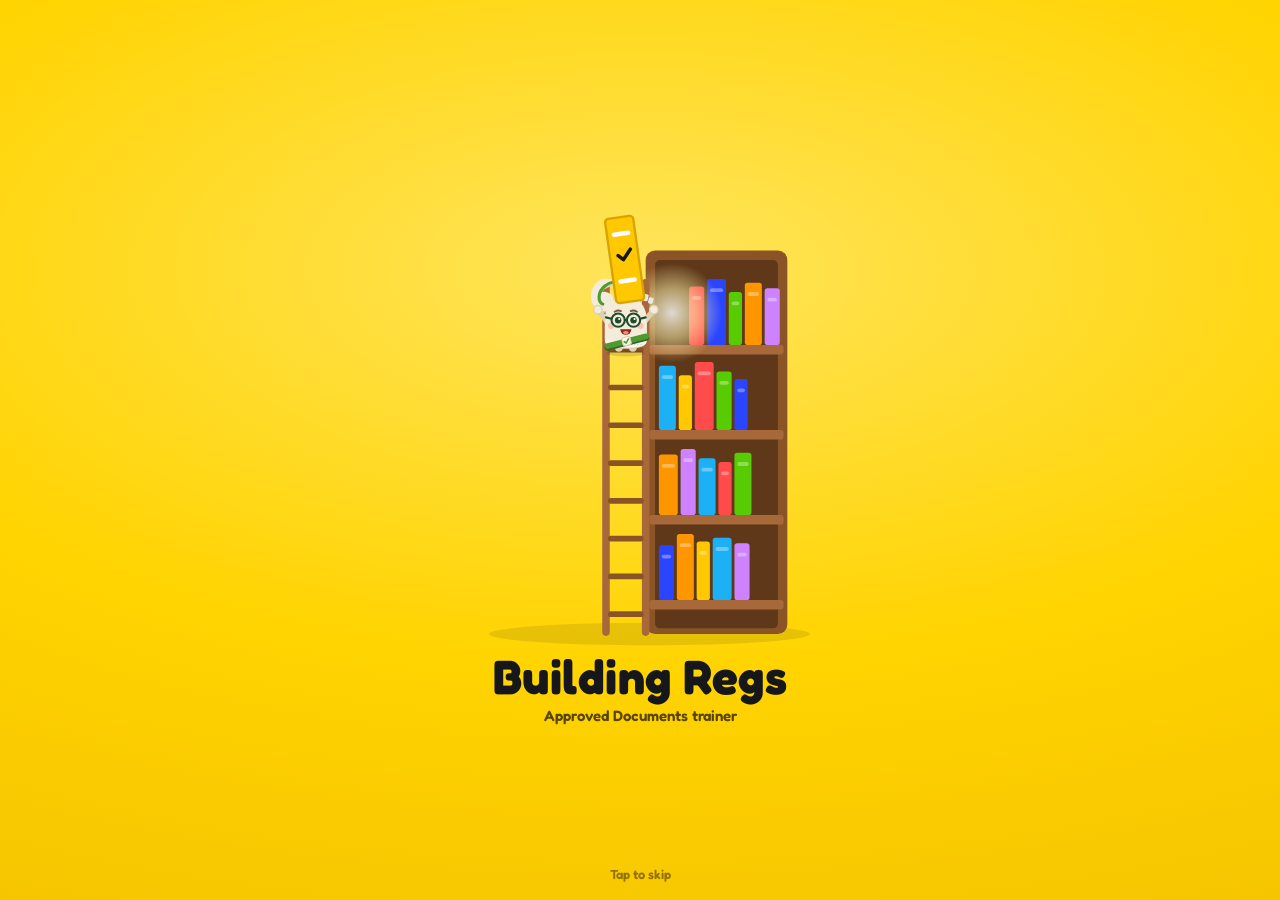
==== commit 2307aefb: "Lab phases 2 and 3: Regulation Hunter, "Where would you check?", confidence check Regulation Hunter:" ====
--- a/lab/index.html
+++ b/lab/index.html
@@ -576,6 +576,18 @@
 .labkey{margin:10px 0}.labkey .kd{margin:0}.labkey p{margin:6px 0 0;font-size:14px;line-height:1.45}
 .labrow{padding:8px 0;border-top:1px solid var(--line)}.labrow span{display:block;font-size:12px;font-weight:700;color:var(--mute);text-transform:uppercase;letter-spacing:.04em}.labrow p{margin:3px 0 0;font-size:14px;line-height:1.45}
 .labwarn,.labok{margin:12px 0 8px;padding:10px 12px;border-radius:12px;font-size:13px;line-height:1.45}.labwarn{background:#fff6e0;border:1.5px solid #f3d58a;color:#6b4e00}.labok{background:light-dark(#eef7ec,#13250f);border:1.5px solid light-dark(#bfe0b6,#2c5124);color:light-dark(#2f5d22,#bfe0b6)}.labgov{display:flex;align-items:center;justify-content:center;gap:6px;text-decoration:none}.labgov svg{width:14px;height:14px}
+.hunt{position:fixed;inset:0;z-index:8800;background:var(--bg);display:flex;flex-direction:column;animation:none}html.huntopen{overflow:hidden}html.huntopen.dvopen .veil{z-index:9100}
+.lhbar{display:flex;align-items:center;gap:10px;padding:max(10px,env(safe-area-inset-top)) 14px 10px;border-bottom:2px solid var(--line);background:var(--card)}.lhbar b{flex:1;min-width:0;font:800 17px var(--fun);white-space:nowrap;overflow:hidden;text-overflow:ellipsis}.hcount{flex:none;font-size:12px;font-weight:700;color:var(--mute)}.hx{width:40px;height:40px;border:0;background:none;color:var(--mute);display:grid;place-items:center;cursor:pointer}.hx svg{width:20px;height:20px}
+.hbody{flex:1;overflow:auto;padding:14px 14px 20px;max-width:640px;width:100%;margin:0 auto;box-sizing:border-box}.hfoot{padding:10px 14px max(12px,env(safe-area-inset-bottom));border-top:2px solid var(--line);background:var(--card);display:flex;gap:10px;justify-content:center}.hfoot .btn{max-width:420px}
+.hbrief{display:flex;gap:12px;align-items:flex-start;background:var(--card);border:2px solid var(--line);border-radius:16px;padding:12px}.hbrief small{display:block;font-size:12px;font-weight:800;color:#8a69f7;text-transform:uppercase;letter-spacing:.05em}.hbrief p{margin:4px 0 0;font-size:15px;line-height:1.45}.lhm{width:54px;flex:none;position:static}.lhm svg{width:54px;height:54px}
+.hst{margin:12px 2px;font-size:13.5px;line-height:1.45;color:var(--mute)}.hst.close{color:#8a5a00}.hst.no{color:var(--bad)}.hst.tip{color:#1d70b8}.hsbox{margin-bottom:10px}
+.hcard{display:flex;flex-direction:column;gap:6px;margin-bottom:10px;padding:10px;border:2px solid color-mix(in srgb,#1d70b8 40%,var(--line));border-radius:14px;background:var(--card)}.hopen{text-align:left;border:0;background:none;padding:0;color:var(--ink);font:inherit;cursor:pointer}.hopen small{display:block;color:#1d70b8;font-size:12px;font-weight:600}.hopen b{display:block;font-size:14.5px;margin-top:2px;line-height:1.35}.hpick{align-self:flex-start;padding:7px 12px;border-radius:10px;border:2px solid #8a69f7;background:color-mix(in srgb,#8a69f7 10%,var(--card));color:#5b3fc4;font:700 13px Inter,sans-serif;cursor:pointer}
+.hfq{margin:16px 2px 10px;font:700 16px var(--fun)}.hwhy{margin:12px 2px;font-size:14px;line-height:1.45}.hdeb{list-style:none;padding:0;margin:14px 0}.hdeb li{display:flex;gap:10px;align-items:center;padding:8px 0;border-bottom:1px solid var(--line);font-size:14.5px}.hdeb svg{width:18px;height:18px;flex:none}.hdeb li.y svg{color:var(--good,#58a700)}.hdeb li.n svg{color:var(--mute)}
+.hqcard{margin-top:12px;padding:12px;border-radius:14px;background:color-mix(in srgb,#8a69f7 10%,var(--card));border:2px solid color-mix(in srgb,#8a69f7 35%,var(--line));font-size:14px;line-height:1.45}.hqcard p{margin:0}
+.card.hunter .hh{display:flex;gap:12px;align-items:center;margin-bottom:12px}.card.hunter .lhm{width:48px}.card.hunter .lhm svg{width:48px;height:48px}.card.hunter .hh b{display:block;font:800 17px var(--fun)}.card.hunter .hh span{font-size:13.5px;color:var(--mute)}.card.hunter{border-color:color-mix(in srgb,#8a69f7 40%,var(--line))}
+.hlist{display:grid;gap:6px;margin:12px 0}.hli{display:flex;align-items:center;gap:10px;text-align:left;padding:10px 12px;border:2px solid var(--line);border-radius:12px;background:var(--card);color:var(--ink);font:inherit;cursor:pointer}.hli b{flex:1;font-size:14.5px}.hli small{color:var(--mute);font-size:12px}.hli span svg{width:18px;height:18px;color:var(--mute)}.hli.y span svg{color:var(--good,#58a700)}
+.cq{margin:0 0 8px;font:700 15px var(--fun);text-align:center}.crow{display:grid;grid-template-columns:1fr 1fr 1.3fr;gap:8px}.cb{padding:12px 6px;border-radius:14px;border:2px solid var(--line);background:var(--card);color:var(--ink);font:700 14px Inter,sans-serif;cursor:pointer;line-height:1.2}.cb.chk{border-color:#8a69f7;color:#5b3fc4}
+.labnote{margin:10px 0;padding:10px 12px;border-radius:12px;font-size:13.5px;line-height:1.45;text-align:left}.labnote.warn{background:#fff6e0;border:1.5px solid #f3d58a;color:#6b4e00}.labnote.ok{background:light-dark(#efeafe,#2a2147);border:1.5px solid light-dark(#cfc2fb,#4b3a8c);color:light-dark(#4b3aa8,#d6caff)}.labstats{margin:10px 0 0}
 </style>
 </head>
 <body>
@@ -583,6 +595,8 @@
 <canvas id="fx"></canvas>
 <script src="features.js"></script>
 <script src="lab-reference.js" defer></script>
+<script src="lab-hunts.js" defer></script>
+<script src="lab-learn.js" defer></script>
 <script src="art.js"></script>
 <script src="data.js"></script>
 <script>
@@ -736,7 +750,7 @@
 const say=n<0?'You’ve finished every lesson. Keep practising to stay sharp!':S.todayXp>=GOAL?'Daily goal smashed! Come back tomorrow for your streak.':S.hearts<=0&&!easy()?'Out of hearts. Practise mistakes to earn one back.':n===0&&nr===0?'Hi, I’m Purl! Let’s start by learning the Parts.':nr>=0?'Next up: learn '+UNITS[nr].name+', then try the lesson.':'Next up: '+UNITS[LES[n].ui].name+'. You’ve got this.';
 app.innerHTML=shell(`<button class="sbtn" data-search>${SEARCHIC}<span>Search the regs, e.g. “banister height”</span></button>${unitDone(0)?'':startHere()}<div class="card hello-card"><div class="hello">${mascot(S.todayXp>=GOAL||n<0?'cheer':'idle')}<div class="say">${esc(say)}</div></div><div class="goalrow"><div class="ring" style="--p:${pct}"><span>${S.todayXp}</span></div><div class="gtx"><b>${S.todayXp>=GOAL?'Daily goal done!':'Daily goal'}</b><span>${S.todayXp} of ${GOAL} XP today</span></div></div>
 <div class="row2"><button class="btn" id="go">${n<0?'Practise':Object.keys(S.done).length?'Continue':'Start'}</button><button class="btn ghost" id="pr" ${mc?'':'disabled'}>Mistakes · ${mc}</button></div></div>
-<div class="card jumpc"><div class="jh"><b>Jump to any Part</b><span>Every lesson is open. Start wherever you like.</span></div><div class="jump">${UNITS.map((u,ui)=>{const ls=LES.filter(l=>l.ui===ui),d=ls.filter(l=>S.done[l.key]).length;return`<button class="jp${d===ls.length?' done':''}" data-j="${ui}" style="${tv(ui)}" aria-label="Jump to ${esc(u.name)}"><span class="pi">${partIc(u.k)}</span><b>${esc(u.k==='?'?'Start':u.k==='7'?'Reg 7':u.k)}</b><i><em style="width:${Math.round(d/ls.length*100)}%"></em></i></button>`}).join('')}</div></div>
+${window.LABQ?LABQ.learnCard():''}<div class="card jumpc"><div class="jh"><b>Jump to any Part</b><span>Every lesson is open. Start wherever you like.</span></div><div class="jump">${UNITS.map((u,ui)=>{const ls=LES.filter(l=>l.ui===ui),d=ls.filter(l=>S.done[l.key]).length;return`<button class="jp${d===ls.length?' done':''}" data-j="${ui}" style="${tv(ui)}" aria-label="Jump to ${esc(u.name)}"><span class="pi">${partIc(u.k)}</span><b>${esc(u.k==='?'?'Start':u.k==='7'?'Reg 7':u.k)}</b><i><em style="width:${Math.round(d/ls.length*100)}%"></em></i></button>`}).join('')}</div></div>
 <div class="hero" id="hero"></div>${path}
 <p class="note">Based on the Approved Documents for England, checked November 2026. Guidance changes often — check the current document before using a figure on a real project: <a href="https://www.planningportal.co.uk/applications/building-control-applications/building-control/approved-documents" target="_blank" rel="noopener">current Approved Documents</a>.</p>`);
 bindTabs();$('#go').onclick=()=>{SFX.tap();n<0?practice():nr>=0?deck(nr,n):start(n)};$('#pr').onclick=()=>{SFX.tap();practice(true)};
@@ -845,14 +859,14 @@
 <div class="set"><span class="setl">Beginner mode<small>No hearts lost, figures as multiple choice, hints</small></span><button class="sw" id="beg" role="switch" aria-checked="${easy()}" aria-label="Beginner mode"></button></div>
 <div class="set"><span>${easy()?'Hearts: not used in Beginner mode':`Hearts: ${S.hearts} / ${MAXH}`}</span><button class="btn gemb" id="rf" style="width:auto;margin:0;padding:0 14px;min-height:44px;font-size:13px" ${S.hearts>=MAXH||S.gems<REFILL?'disabled':''}>Refill · ${REFILL} gems</button></div>
 <div class="set"><span>Start again from scratch</span><button class="btn ghost" id="rs" style="width:auto;margin:0;padding:0 14px;min-height:44px;font-size:13px;color:var(--bad)">Reset</button></div></div>
-<div class="card"><h2>Lab experiments</h2><p class="small" style="margin:0 0 6px">This is the experimental copy of Building Regs Trainer. Progress here is kept separately from the original app.</p>${LAB.list.map((f,i)=>`<div class="set"${i?"":" style=\"border:0\""}><span class="setl">${esc(f.name)}<small>${esc(f.about)}</small></span>${f.ready?`<button class="sw" data-labf="${f.id}" role="switch" aria-checked="${LAB.on(f.id)}" aria-label="${esc(f.name)}"></button>`:`<span class="labsoon">Phase ${f.phase}</span>`}</div>`).join('')}</div>`);
+<div class="card"><h2>Lab experiments</h2><p class="small" style="margin:0 0 6px">This is the experimental copy of Building Regs Trainer. Progress here is kept separately from the original app.</p>${LAB.list.map((f,i)=>`<div class="set"${i?"":" style=\"border:0\""}><span class="setl">${esc(f.name)}<small>${esc(f.about)}</small></span>${f.ready?`<button class="sw" data-labf="${f.id}" role="switch" aria-checked="${LAB.on(f.id)}" aria-label="${esc(f.name)}"></button>`:`<span class="labsoon">Phase ${f.phase}</span>`}</div>`).join('')}${window.LABQ?LABQ.profileLine():''}</div>`);
 bindTabs();document.querySelectorAll('[data-labf]').forEach(b=>b.onclick=()=>{LAB.set(b.dataset.labf,b.getAttribute('aria-checked')!=='true');SFX.tap();profile()});$('#snd').onclick=()=>{S.sound=!S.sound;save();SFX.tap();profile()};$('#beg').onclick=()=>{S.level=easy()?'std':'new';save();SFX.tap();toast(easy()?'Beginner mode on':'Standard mode on');profile()};$('#rf').onclick=refill;
 $('#rs').onclick=()=>sheet(`<h2>Reset all progress?</h2><p class="small">Your XP, streak, gems and completed lessons will be cleared. This can’t be undone.</p><button class="btn" style="background:var(--bad);box-shadow:0 4px 0 var(--badDk)" id="yes">Reset everything</button><button class="btn ghost" data-close>Keep my progress</button>`,(v,close)=>{v.querySelector('#yes').onclick=()=>{const snd=S.sound;S=blank();S.sound=snd;save();close();view='learn';render()}})}
 function refill(){if(S.gems<REFILL||S.hearts>=MAXH)return;S.gems-=REFILL;S.hearts=MAXH;save();SFX.gem();toast('Hearts refilled');render()}
 
 /* ---------- lesson engine ---------- */
 let L=null;
-function begin(qs,o){DK=null;if(o&&o.idx>=0)S.last=o.idx;qs=spreadKinds(qs);L=Object.assign({qs,fast:0,queue:qs.map((_,k)=>k),total:qs.length,right:0,wrong:0,seen:new Set(),missed:new Set(),combo:0,best:0,t0:Date.now(),practice:false,idx:-1},o);view='lesson';ask()}
+function begin(qs,o){DK=null;if(o&&o.idx>=0)S.last=o.idx;qs=spreadKinds(qs);if(window.LABQ)qs=LABQ.prepare(qs,o);L=Object.assign({qs,fast:0,queue:qs.map((_,k)=>k),total:qs.length,right:0,wrong:0,seen:new Set(),missed:new Set(),combo:0,best:0,t0:Date.now(),practice:false,idx:-1},o);view='lesson';ask()}
 
 /* ---------- new formats: Spot the mistake, Which is bigger? ---------- */
 /* Spot the mistake: a real rule from the lesson with one figure swapped for a believable wrong one,
@@ -926,9 +940,10 @@
 if(!ids.length)return toast('Nothing to practise yet');begin(shuf(ids).slice(0,8).map(id=>mistakeQ(id)).filter(Boolean),{practice:true,review:fromMistakes})}
 
 function ask(){if(!L.queue.length)return finish();const qi=L.queue[0],q=L.qs[qi];L.cur=q;L.tAsk=Date.now();L.sel=null;L.again=L.seen.has(qi);L.seen.add(qi);L.numMc=q.t==='num'&&easy();L.mWrong=[];
-const kind=q.cmp?'Which is bigger?':L.numMc?'Choose the right figure':{spot:'Spot the mistake',mc:'Choose the right answer',tf:'True or false?',num:'Type the figure',match:'Tap the matching pairs',build:'Fill the gaps'}[q.t];
+const kind=q.kind||(q.cmp?'Which is bigger?':L.numMc?'Choose the right figure':{spot:'Spot the mistake',mc:'Choose the right answer',tf:'True or false?',num:'Type the figure',match:'Tap the matching pairs',build:'Fill the gaps'}[q.t]);
 let body='';
-if(q.t==='mc'){L.opts=shuf(q.o.map((t,k)=>({t,ok:k===0})));body=`<div class="opts">${L.opts.map((o,k)=>`<button class="opt" data-k="${k}"><span class="k">${k+1}</span>${esc(o.t)}</button>`).join('')}</div>`}
+if(q.t==='hunt'){body=window.LABQ?LABQ.huntBody(q):''}
+else if(q.t==='mc'){L.opts=shuf(q.o.map((t,k)=>({t,ok:k===0})));body=`<div class="opts">${L.opts.map((o,k)=>`<button class="opt" data-k="${k}"><span class="k">${k+1}</span>${esc(o.t)}</button>`).join('')}</div>`}
 else if(q.t==='tf'){L.opts=[{t:'True',ok:q.a===true},{t:'False',ok:q.a===false}];body=`<div class="opts tf">${L.opts.map((o,k)=>`<button class="opt" data-k="${k}"><span class="k">${k+1}</span>${o.t}</button>`).join('')}</div>`}
 else if(q.t==='spot'){body=`<div class="spot">${q.c.map((c,k)=>`<button class="spw${c.n?' n':''}" data-sp="${k}">${esc(c.t)}</button>`).join(' ')}</div><button class="opt allok" data-sp="-1">${I.check}All correct</button>`}
 else if(L.numMc){L.opts=numChoices(q);body=`<div class="opts">${L.opts.map((o,k)=>`<button class="opt" data-k="${k}"><span class="k">${k+1}</span>${esc(o.t)}</button>`).join('')}</div>`}
@@ -937,15 +952,16 @@
 else{L.left=shuf(q.p.map((p,k)=>({t:p[0],k})));L.right=shuf(q.p.map((p,k)=>({t:p[1],k})));L.matched=0;L.pick=null;
 body=`<div class="mgrid"><div class="col">${L.left.map(o=>`<button class="opt" data-s="l" data-k="${o.k}">${esc(o.t)}</button>`).join('')}</div><div class="col">${L.right.map(o=>`<button class="opt" data-s="r" data-k="${o.k}">${esc(o.t)}</button>`).join('')}</div></div>`}
 app.innerHTML=`<div class="ls" style="${tv(L.quiz!==undefined?L.quiz:L.practice?(QU[q.id]??q._ui??0):LES[L.idx].ui)}"><div class="lt2"><button class="x" id="q" aria-label="Quit lesson">${I.cross}</button><div class="prog${L.combo>=3?' hot':''}" id="pg">${L.combo>=3?`<div class="combo">${L.combo} in a row</div>`:''}<i style="width:${Math.max(4,Math.round((L.final?L.total-L.queue.length:L.right)/L.total*100))}%"></i></div>${L.practice?`<div class="stat bo">${I.bolt}</div>`:`<div class="stat ht lhearts" id="hh">${I.heart}${easy()?'∞':S.hearts}</div>`}</div>
-<div class="lb qin"><div class="kind">${kind}${L.again?'<span class="tag">Previous mistake</span>':''}${easy()&&q.t!=='tf'&&!q.cmp?`<button class="hintb" id="hint">${BULB}Hint</button>`:''}</div><div class="ask"><div class="mas" id="mas">${mascot(L.again?'think':'idle')}</div><div class="say"><h2>${q.t==='build'?'Complete the sentence':q.t==='spot'?'One figure might be wrong. Tap it, or tap All correct.':esc(q.q)}</h2>${q.t==='spot'&&q.from?`<small class="spfrom">From: ${esc(q.from)}</small>`:''}</div></div>${q.art?`<div class="fig2">${diagram(q.art)}</div>`:''}${body}</div>
+<div class="lb qin"><div class="kind">${kind}${L.again?'<span class="tag">Previous mistake</span>':''}${easy()&&q.t!=='tf'&&q.t!=='hunt'&&!q.cmp?`<button class="hintb" id="hint">${BULB}Hint</button>`:''}</div><div class="ask"><div class="mas" id="mas">${mascot(L.again?'think':'idle')}</div><div class="say"><h2>${q.t==='build'?'Complete the sentence':q.t==='spot'?'One figure might be wrong. Tap it, or tap All correct.':esc(q.q)}</h2>${q.t==='spot'&&q.from?`<small class="spfrom">From: ${esc(q.from)}</small>`:''}</div></div>${q.art?`<div class="fig2">${diagram(q.art)}</div>`:''}${body}</div>
 <div class="foot" id="ft"><div class="in">${q.t==='match'?'<div class="hint">Tap one on the left, then its match on the right</div>':'<button class="btn" id="ck" disabled>Check</button>'}</div></div></div>`;
 $('#q').onclick=quit;
 if(q.t==='mc'||q.t==='tf'||L.numMc){app.querySelectorAll('.opt').forEach(b=>b.onclick=()=>pickOpt(+b.dataset.k));$('#ck').onclick=checkChoice}
 else if(q.t==='num'){const ni=$('#ni');ni.oninput=()=>$('#ck').disabled=!ni.value.trim();$('#ck').onclick=checkNum;setTimeout(()=>ni.focus(),60)}
 else if(q.t==='build'){drawBuild();$('#ck').onclick=checkBuild}
 else if(q.t==='spot'){app.querySelectorAll('[data-sp]').forEach(b=>b.onclick=()=>pickSpot(+b.dataset.sp));$('#ck').onclick=checkSpot}
+else if(q.t==='hunt'){if(window.LABQ)LABQ.bindHunt(q)}
 else app.querySelectorAll('.opt').forEach(b=>b.onclick=()=>tapMatch(b));
-const hb=$('#hint');if(hb)hb.onclick=useHint}
+const hb=$('#hint');if(hb)hb.onclick=useHint;if(window.LABQ)LABQ.afterAsk(q)}
 
 function pickOpt(k){if(L.locked)return;if(app.querySelector(`.opt[data-k="${k}"]`).classList.contains('out'))return;SFX.tap();app.querySelectorAll('.opt').forEach(x=>x.classList.remove('sel'));app.querySelector(`.opt[data-k="${k}"]`).classList.add('sel');L.sel=k;$('#ck').disabled=false}
 function drawBuild(){const q=L.cur;let k=0;$('#sen').innerHTML=esc(q.q).replace(/___/g,()=>{const i=k++,f=L.fill[i];return`<span class="slot">${f?`<button class="tile" data-f="${i}">${esc(f.t)}</button>`:''}</span>`});
@@ -968,15 +984,15 @@
 function verdict(ok,answer){L.locked=true;{const hb=$('#hint');if(hb)hb.disabled=true}const q=L.cur,qi=L.queue.shift();
 const quick=Date.now()-(L.tAsk||0)<2000&&q.t!=='match';L.fast=quick?(L.fast||0)+1:0;const nudge=L.fast>=3;if(nudge)L.fast=0;
 if(ok){L.right++;if(!L.again){L.combo++;L.best=Math.max(L.best,L.combo);if([3,5,8,12].includes(L.combo))burst(L.combo)}if(L.review&&!L.again){delete S.mistakes[q.id];delete S.mxq[q.id]}if(q.t!=='match')SFX.good()}
-else{L.wrong++;L.combo=0;L.missed.add(qi);saveMistake(q);if(!L.final)L.queue.push(qi);SFX.bad();buzz([60,40,60]);
-if(!L.practice&&!easy()){S.hearts=Math.max(0,S.hearts-1);const hh=$('#hh');if(hh){hh.innerHTML=I.heart+S.hearts;hh.classList.add('hit')}}save()}
+else{L.wrong++;L.combo=0;if(!q.soft){L.missed.add(qi);saveMistake(q);if(!L.final)L.queue.push(qi)}SFX.bad();buzz([60,40,60]);
+if(!L.practice&&!easy()&&!q.soft&&L.conf!=='check'){S.hearts=Math.max(0,S.hearts-1);const hh=$('#hh');if(hh){hh.innerHTML=I.heart+S.hearts;hh.classList.add('hit')}}save()}
 const pg=$('#pg');pg.querySelector('i').style.width=Math.max(4,Math.round((L.final?L.total-L.queue.length:L.right)/L.total*100))+'%';pg.classList.toggle('hot',L.combo>=3);
 const old=pg.querySelector('.combo');if(old)old.remove();if(L.combo>=3)pg.insertAdjacentHTML('afterbegin',`<div class="combo">${L.combo} in a row</div>`);
 app.querySelectorAll('.opt,.tile').forEach(b=>b.disabled=true);
 const praise=ok?(L.combo>=5?'On fire!':L.combo>=3?'Amazing!':['Nice!','Spot on!','Correct!','Great job!','Brilliant!'][Math.random()*5|0]):q.t==='match'?'Got there, with some mix-ups':'Not quite';
 const ms=$('#mas');if(ms){ms.innerHTML=mascot(ok?'happy':'sad');ms.className='mas '+(ok?'hop':'shake')}
 const ft=$('#ft');ft.className='foot '+(ok?'ok':'no');
-ft.innerHTML=`<div class="in"><div class="vrow"><div class="vic">${ok?I.check:I.cross}</div><div class="verdict">${praise}</div></div>${!ok&&answer?`<p>${q.t==='match'?'You mixed up':'Correct answer'}: <span class="ans">${esc(answer)}</span></p>`:''}${q.x?`<p>${esc(q.x)}</p>`:''}${q.why?`<p class="why"><b>Why it matters:</b> ${esc(q.why)}</p>`:''}${q.r&&refDoc(q.r)&&(/p\.(\d+)/.test(q.r)||RF('blk',q.r))?`<button class="linkb adp" data-doc="${refDoc(q.r).code}" data-adp="${(q.r.match(/p\.(\d+)/)||[])[1]||''}"${RF('blk',q.r)}>Open the official page</button>`:''}${q.r?`<div class="ref">${esc(q.r)}${(q.doc||(docsOf(QU[q.id])[0]||{}).url)?` · <a href="${esc(q.doc||docsOf(QU[q.id])[0].url)}" target="_blank" rel="noopener">read it on GOV.UK ${ARROW}</a>`:''}</div>`:''}${RF('qreport',q)}${nudge?`<p class="nudge">${BULB}Whoa, that was quick! Slow down and read each one properly, it sticks better.</p>`:''}<button class="btn" id="nx">Continue</button></div>`;
+ft.innerHTML=`<div class="in"><div class="vrow"><div class="vic">${ok?I.check:I.cross}</div><div class="verdict">${praise}</div></div>${!ok&&answer?`<p>${q.t==='match'?'You mixed up':'Correct answer'}: <span class="ans">${esc(answer)}</span></p>`:''}${q.x?`<p>${esc(q.x)}</p>`:''}${q.why?`<p class="why"><b>Why it matters:</b> ${esc(q.why)}</p>`:''}${q.r&&refDoc(q.r)&&(/p\.(\d+)/.test(q.r)||RF('blk',q.r))?`<button class="linkb adp" data-doc="${refDoc(q.r).code}" data-adp="${(q.r.match(/p\.(\d+)/)||[])[1]||''}"${RF('blk',q.r)}>Open the official page</button>`:''}${q.r?`<div class="ref">${esc(q.r)}${(q.doc||(docsOf(QU[q.id])[0]||{}).url)?` · <a href="${esc(q.doc||docsOf(QU[q.id])[0].url)}" target="_blank" rel="noopener">read it on GOV.UK ${ARROW}</a>`:''}</div>`:''}${window.LABQ?LABQ.extra(ok,q):''}${RF('qreport',q)}${nudge?`<p class="nudge">${BULB}Whoa, that was quick! Slow down and read each one properly, it sticks better.</p>`:''}<button class="btn" id="nx">Continue</button></div>`;
 const out=!ok&&!L.practice&&!easy()&&S.hearts<=0;$('#nx').onclick=()=>{L.locked=false;SFX.tap();out?outHearts():ask()};$('#nx').focus({preventScroll:true})}
 
 function burst(n){const b=document.createElement('div');b.className='burst';b.innerHTML=`${I.fire}<b>${n} in a row!</b>`;document.body.appendChild(b);if(n>=5)SFX.fire();setTimeout(()=>b.remove(),1500)}
@@ -987,7 +1003,7 @@
 if(fin){xp=10+(fin.score>=8?5:0);const f=S.finals[L.quiz]||{best:0};S.finals[L.quiz]={best:Math.max(f.best||0,fin.score),last:fin.score,at:Date.now(),weak:fin.rows.filter(r=>r.miss.length&&r.li>=0).map(r=>LES[r.li].key)}}
 else if(qz){xp=5+(perfect?5:0);const pct=Math.round((L.total-L.missed.size)/L.total*100),k=L.sec>=0?'s'+LES[L.sec].key:'u'+L.quiz;S.qbest[k]=Math.max(S.qbest[k]||0,pct);if(L.sec>=0&&!S.done[LES[L.sec].key]){S.done[LES[L.sec].key]=1;S.lessonsToday++}}
 else if(L.practice){xp=5;S.hearts=Math.min(MAXH,S.hearts+1)}else{xp=L.redo?5:10+(perfect?5:0);if(perfect&&!L.redo)S.gems+=5;S.done[LES[L.idx].key]=1;S.lessonsToday++}
-const streakUp=addXp(xp),qs=newQuests();save();
+xp+=L.bonus||0;const streakUp=addXp(xp),qs=newQuests();save();
 const steps=[()=>fin?finalScreen(fin,xp):done(xp,acc,secs,perfect)];if(streakUp)steps.push(streakScreen);qs.forEach(q=>steps.push(()=>questScreen(q)));
 let s=0;const next=()=>{if(s<steps.length){steps[s++]();const b=$('#nx2');b.onclick=()=>{SFX.tap();next()};b.focus()}else{L=null;view=back||'learn';learn.scrolled=0;render();enter()}};next()}
 function collate(){const by={};L.qs.forEach((q,qi)=>{const k=q._l>=0?q._l:-1,b=by[k]=by[k]||{li:k,n:0,ok:0,miss:[]};b.n++;if(L.missed.has(qi))b.miss.push(q);else b.ok++});
@@ -1359,7 +1375,7 @@
   setTimeout(()=>{if(gone)return;el.classList.add('go');ic.remove()},540)},1000);
  setTimeout(end,5300)}
 splash();render();cloud();govFetch();setTimeout(()=>{if(SEM.state==='off')startSemantic()},7000);/* Bridge for the Lab's separate modules (lab-*.js): read-only access to the app's helpers and live state. */
-window.APPX={get OFF(){return OFF},get DV(){return DV},get GOV(){return GOV},GKEY,docOf,adkLabel,ppOf,sheet,openOfficial,toast,drawResults,answerOf,refDoc,apiPath,esc,ARROW,I};
+window.APPX={get OFF(){return OFF},get DV(){return DV},get GOV(){return GOV},get L(){return L},get S(){return S},get view(){return view},OFF_READY,runSearch,isOfficial,hl,mascot,addXp,save,easy,verdict,render,shuf,SFX,SEARCHIC,LES,UNITS,GKEY,docOf,adkLabel,ppOf,sheet,openOfficial,toast,drawResults,answerOf,refDoc,apiPath,esc,ARROW,I};
 if('serviceWorker' in navigator&&location.protocol==='https:')navigator.serviceWorker.register('sw.js').then(()=>navigator.serviceWorker.ready).then(r=>setTimeout(()=>{const c=navigator.connection;if(!(c&&c.saveData)&&r.active)r.active.postMessage('keep-docs')},5000)).catch(()=>{});
 }
 </script>
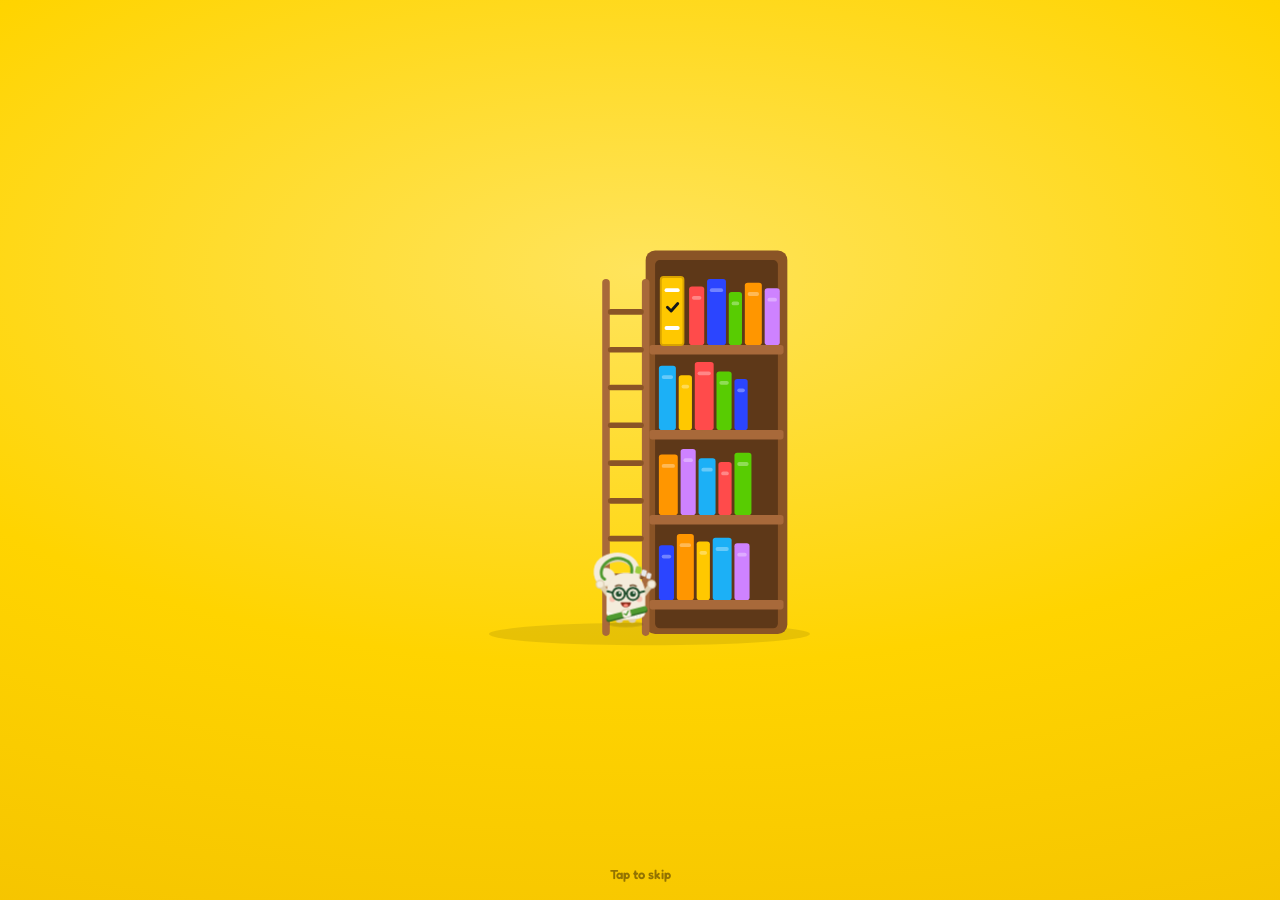
==== commit ffbf7a12: "Lab tidy-up: readable code, linting and automatic checks There are no visible changes: screenshots o" ====
--- a/lab/index.html
+++ b/lab/index.html
@@ -1,1383 +1,40 @@
-<!DOCTYPE html>
+<!doctype html>
 <html lang="en-GB">
-<head>
-<meta charset="utf-8">
-<meta name="viewport" content="width=device-width,initial-scale=1">
-<title>Building Regs Lab</title>
-<link rel="manifest" href="manifest.json">
-<meta name="theme-color" content="#ffffff">
-<link rel="icon" href="icon-192.png">
-<link rel="apple-touch-icon" href="apple-touch-icon.png">
-<meta name="apple-mobile-web-app-capable" content="yes">
-<meta name="apple-mobile-web-app-title" content="Regs Lab">
-<link rel="preconnect" href="https://fonts.googleapis.com">
-<link rel="stylesheet" href="https://fonts.googleapis.com/css2?family=Archivo:wdth,wght@112,800&family=Fredoka:wght@500;600;700&family=Inter:wght@400;500;600;700;800&display=swap">
-<style>
-/* VOICE: playful and quick like a language app, but every answer cites its source.
-   IDEA: the course is a building you climb — each Approved Document is a storey, lessons wind up the stair core.
-   PICTURE: the winding lesson path with chunky 3D buttons, chests and storey bands.
-   COLOUR and TYPE: white sheet, drawing ink, hi-vis yellow bands, ultramarine action, teal gems; Archivo wide + Inter.
-   LAYOUT: phone column, sticky stats bar, bottom tab bar, full-screen lessons with a sliding answer sheet. */
-:root{color-scheme:light dark;
---bg:light-dark(#ffffff,#111315);--ink:light-dark(#15171a,#eef0f2);--mute:light-dark(#5d6470,#9aa3ad);
---line:light-dark(#e3e6ea,#2b2f34);--line2:light-dark(#cfd4da,#3a3f45);--card:light-dark(#f4f5f7,#1b1e22);
---hv:#ffd400;--hvDk:#c9a600;--hvInk:#15171a;--act:light-dark(#2b45ff,#6f82ff);--actDk:light-dark(#1c2fc0,#4a5ee0);--actBg:light-dark(#eef0ff,#1d2240);
---gem:light-dark(#0a9fb8,#3fd0e6);--fire:#ff8a00;
---ok:light-dark(#14894f,#3ecf86);--okDk:light-dark(#0c5c35,#239a5e);--okBg:light-dark(#e3f6ec,#12301f);
---bad:light-dark(#d2302a,#ff6b63);--badDk:light-dark(#8f1d18,#b8403a);--badBg:light-dark(#fde8e6,#3a1714)}
-:root[data-theme=light]{color-scheme:light}:root[data-theme=dark]{color-scheme:dark}
-*{box-sizing:border-box;min-width:0;-webkit-tap-highlight-color:transparent}
-body{margin:0;background:var(--bg);color:var(--ink);font:16px/1.55 Inter,system-ui,sans-serif;overflow-x:clip}
-h1,h2,.wd{font-family:Archivo,Inter,sans-serif;font-stretch:112%;font-weight:800;line-height:1.05;text-wrap:balance;margin:0}
-button{font:inherit;color:inherit;cursor:pointer;touch-action:manipulation}
-button:focus-visible,input:focus-visible{outline:3px solid var(--act);outline-offset:2px}
-.wrap{max-width:560px;margin:0 auto;padding:0 16px 110px}
-.bar{position:sticky;top:0;z-index:20;background:var(--bg);border-bottom:2px solid var(--line)}
-.bar .in{max-width:560px;margin:0 auto;padding:10px 16px;display:flex;align-items:center;gap:16px}
-.bar h1{font-size:16px;flex:1}
-.stat{display:flex;align-items:center;gap:4px;font-weight:800;font-variant-numeric:tabular-nums;white-space:nowrap}
-.stat svg{width:22px;height:22px}.fl{color:var(--fire)}.ht{color:var(--bad)}.gm{color:var(--gem)}.bo{color:var(--act)}
-.fl.off{color:var(--line2)}
-.tabs{position:fixed;left:0;right:0;bottom:0;z-index:20;background:var(--bg);border-top:2px solid var(--line);padding-bottom:env(safe-area-inset-bottom)}
-.tabs .in{max-width:560px;margin:0 auto;display:grid;grid-template-columns:repeat(4,minmax(0,1fr))}
-.tab{border:0;background:none;min-height:60px;display:flex;flex-direction:column;align-items:center;justify-content:center;gap:2px;font-size:12px;font-weight:700;color:var(--mute)}
-.tab svg{width:26px;height:26px}.tab.on{color:var(--act)}
-.tab.on svg{transform:scale(1.08)}
-.card{margin:16px 0;padding:16px;border-radius:18px;border:2px solid var(--line)}
-.card h2{font-size:22px;margin-bottom:4px}
-.small{font-size:13px;color:var(--mute)}
-.meter{height:16px;border-radius:8px;background:var(--line);overflow:hidden;position:relative}
-.meter i{display:block;height:100%;border-radius:8px;background:var(--hv);transition:width .5s cubic-bezier(.3,1.4,.6,1)}
-.meter i:after{content:"";position:absolute;left:8px;right:8px;top:3px;height:4px;border-radius:2px;background:#fff6;width:0}
-.btn{display:block;width:100%;min-height:52px;border:0;border-radius:16px;background:var(--act);color:#fff;font-weight:800;font-size:16px;letter-spacing:.04em;text-transform:uppercase;box-shadow:0 4px 0 var(--actDk);margin-top:10px;transition:transform .05s}
-.btn:active{transform:translateY(4px);box-shadow:0 0 0 var(--actDk)}
-.btn.ghost{background:var(--bg);color:var(--act);box-shadow:0 4px 0 var(--line);border:2px solid var(--line)}
-.btn.gemb{background:var(--gem);box-shadow:0 4px 0 light-dark(#067083,#1f97aa)}
-.btn[disabled]{background:var(--line);color:var(--mute);box-shadow:none;border-color:var(--line);cursor:default;transform:none}
-.row2{display:grid;grid-template-columns:minmax(0,1fr) minmax(0,1fr);gap:10px}
-/* path */
-.unit{margin-top:26px}
-.uhead{display:flex;align-items:center;gap:12px;padding:12px 12px 12px 16px;border-radius:16px;background:var(--hv);color:var(--hvInk);box-shadow:0 4px 0 var(--hvDk)}
-.uhead.locked{background:var(--card);color:var(--mute);box-shadow:0 4px 0 var(--line)}
-.uhead .lt{flex:1;line-height:1.25}.uhead .lt span{display:block;font-size:12px;font-weight:700;opacity:.7}
-.uhead .lt strong{font-size:18px}
-.gb{border:2px solid #0002;background:#fff3;border-radius:12px;min-height:44px;padding:0 12px;display:flex;align-items:center;gap:6px;font-weight:800;font-size:13px;color:inherit}
-.uhead.locked .gb{border-color:var(--line2);background:none}
-.gb svg{width:20px;height:20px}
-.nodes{display:flex;flex-direction:column;align-items:center;gap:22px;padding:54px 0 8px}
-.nwrap{position:relative;display:flex;flex-direction:column;align-items:center}
-.node{position:relative;width:74px;height:68px;border-radius:50%;border:0;background:var(--act);color:#fff;box-shadow:0 7px 0 var(--actDk);display:grid;place-items:center;transition:transform .06s}
-.node:active{transform:translateY(5px);box-shadow:0 2px 0 var(--actDk)}
-.node svg{width:32px;height:32px}
-.node.done{background:var(--hv);color:var(--hvInk);box-shadow:0 7px 0 var(--hvDk)}
-.node.lock{background:var(--line);color:var(--mute);box-shadow:0 7px 0 var(--line2)}
-.node.chest{background:none;box-shadow:none;width:80px}
-.node.chest svg{width:64px;height:64px}
-.node.next{outline:6px solid var(--actBg);outline-offset:4px}
-.bub{position:absolute;bottom:calc(100% + 14px);left:50%;transform:translateX(-50%);background:var(--bg);color:var(--act);border:2px solid var(--line);border-radius:12px;padding:4px 12px;font-weight:800;font-size:13px;text-transform:uppercase;letter-spacing:.04em;white-space:nowrap;pointer-events:none}
-.bub:after{content:"";position:absolute;top:100%;left:50%;margin-left:-7px;border:7px solid transparent;border-top-color:var(--line)}
-@media(prefers-reduced-motion:no-preference){.bub{animation:bob 1.4s ease-in-out infinite}@keyframes bob{50%{transform:translate(-50%,-5px)}}}
-.pop{position:relative;margin-top:18px;width:min(300px,86vw);background:var(--act);color:#fff;border-radius:16px;padding:14px 16px;z-index:3;animation:pop .18s ease-out}
-.pop.done{background:var(--hv);color:var(--hvInk)}.pop.lock{background:var(--card);color:var(--mute);border:2px solid var(--line)}
-.pop:before{content:"";position:absolute;bottom:100%;left:50%;margin-left:-9px;border:9px solid transparent;border-bottom-color:var(--act)}
-.pop.done:before{border-bottom-color:var(--hv)}.pop.lock:before{border-bottom-color:var(--line)}
-.pop strong{display:block;font-size:17px}.pop p{margin:2px 0 0;font-size:14px;opacity:.85}
-.pop .btn{background:#fff;color:var(--act);box-shadow:0 4px 0 #0003}
-.pop.done .btn{color:var(--hvInk)}
-@keyframes pop{from{transform:scale(.85);opacity:0}}
-/* sheets */
-.veil{position:fixed;inset:0;z-index:40;background:#0008;display:flex;align-items:flex-end;justify-content:center;animation:fade .15s}
-.sheet{width:100%;max-width:560px;max-height:86vh;overflow:auto;background:var(--bg);border-radius:22px 22px 0 0;padding:20px 18px calc(20px + env(safe-area-inset-bottom));animation:up .22s cubic-bezier(.2,.9,.3,1)}
-.sheet h2{font-size:24px;margin-bottom:6px}
-.fact{padding:12px 0;border-top:2px solid var(--line)}.fact b{display:block}.fact p{margin:4px 0 0;color:var(--mute);font-size:14px}
-@keyframes fade{from{opacity:0}}@keyframes up{from{transform:translateY(100%)}}
-/* lesson */
-.ls{min-height:100vh;min-height:100dvh;display:flex;flex-direction:column}
-.lt2{max-width:560px;width:100%;margin:0 auto;display:flex;align-items:center;gap:12px;padding:14px 16px 6px}
-.x{width:44px;height:44px;border:0;background:none;color:var(--mute);display:grid;place-items:center;flex:none}
-.x svg{width:24px;height:24px}
-.prog{flex:1;height:18px;border-radius:9px;background:var(--line);position:relative}
-.prog i{position:absolute;left:0;top:0;bottom:0;border-radius:9px;background:var(--ok);transition:width .4s cubic-bezier(.3,1.5,.6,1)}
-.prog i:after{content:"";position:absolute;left:8px;right:8px;top:4px;height:5px;border-radius:3px;background:#fff5}
-.prog.hot i{background:var(--fire)}
-.combo{position:absolute;left:0;right:0;top:-22px;text-align:center;font-size:12px;font-weight:800;color:var(--fire);text-transform:uppercase;letter-spacing:.06em;animation:pop .25s}
-.lhearts.hit{animation:sh .4s}
-.lb{flex:1;max-width:560px;width:100%;margin:0 auto;padding:14px 16px 24px}
-.kind{font-size:13px;font-weight:800;color:var(--act);text-transform:uppercase;letter-spacing:.06em;margin-bottom:8px;display:flex;gap:8px;align-items:center}
-.tag{background:var(--badBg);color:var(--bad);border-radius:8px;padding:1px 8px;font-size:11px}
-.lb h2{font-family:Inter,sans-serif;font-stretch:100%;font-weight:800;font-size:22px;line-height:1.3;margin-bottom:22px}
-.opts{display:grid;gap:12px}
-.opt{position:relative;text-align:left;min-height:58px;padding:12px 16px 12px 52px;border-radius:16px;border:2px solid var(--line);background:var(--bg);box-shadow:0 4px 0 var(--line);font-size:16px;font-weight:600;transition:transform .05s}
-.opt:active{transform:translateY(3px);box-shadow:0 1px 0 var(--line)}
-.opt .k{position:absolute;left:12px;top:50%;margin-top:-14px;width:28px;height:28px;border-radius:8px;border:2px solid var(--line);display:grid;place-items:center;font-size:13px;font-weight:800;color:var(--mute)}
-.opt.sel{border-color:var(--act);background:var(--actBg);box-shadow:0 4px 0 var(--act);color:var(--act)}
-.opt.sel .k{border-color:var(--act);color:var(--act)}
-.opt.good{border-color:var(--ok);background:var(--okBg);box-shadow:0 4px 0 var(--ok);color:var(--ok)}
-.opt.wrong{border-color:var(--bad);background:var(--badBg);box-shadow:0 4px 0 var(--bad);color:var(--bad)}
-.opt.gone{opacity:.3;pointer-events:none;box-shadow:none}
-.tf{grid-template-columns:minmax(0,1fr) minmax(0,1fr)}.tf .opt{text-align:center;padding:12px;min-height:84px;font-size:20px;font-weight:800}.tf .opt .k{display:none}
-.mgrid{display:grid;grid-template-columns:minmax(0,1fr) minmax(0,1.6fr);gap:12px}
-.mgrid .col{display:grid;gap:12px;align-content:start}
-.mgrid .opt{padding:10px 12px;font-size:15px;text-align:center}
-.num{display:flex;align-items:center;gap:10px}
-.num input{flex:1;min-height:60px;font:800 24px Inter,sans-serif;padding:8px 16px;border-radius:16px;border:2px solid var(--line);background:var(--card);color:var(--ink)}
-.num span{font-weight:800;color:var(--mute);font-size:18px}
-.sentence{font-size:20px;font-weight:600;line-height:2.4;margin-bottom:26px}
-.slot{display:inline-block;min-width:76px;height:44px;vertical-align:middle;border-bottom:3px solid var(--line2);margin:0 4px;text-align:center}
-.tile{display:inline-flex;align-items:center;min-height:44px;padding:0 14px;border-radius:12px;border:2px solid var(--line);background:var(--bg);box-shadow:0 3px 0 var(--line);font-weight:700;font-size:16px;line-height:1;margin:0;vertical-align:middle;animation:pop .15s}
-.slot .tile{margin-top:-2px}
-.bank{display:flex;flex-wrap:wrap;gap:10px;justify-content:center;padding-top:16px;border-top:2px solid var(--line)}
-.ghostt{display:inline-flex;min-height:44px;border-radius:12px;background:var(--line);padding:0 14px;align-items:center;color:transparent;font-weight:700}
-.foot{border-top:2px solid var(--line);padding:16px 16px calc(16px + env(safe-area-inset-bottom))}
-.foot .in{max-width:560px;margin:0 auto}
-.foot.ok{background:var(--okBg);border-color:transparent;animation:up .22s cubic-bezier(.2,.9,.3,1)}
-.foot.no{background:var(--badBg);border-color:transparent;animation:up .22s cubic-bezier(.2,.9,.3,1)}
-.vrow{display:flex;align-items:center;gap:12px}
-.vic{width:46px;height:46px;border-radius:50%;background:var(--bg);display:grid;place-items:center;flex:none}
-.vic svg{width:28px;height:28px}
-.verdict{font-family:Archivo,sans-serif;font-stretch:112%;font-weight:800;font-size:24px}
-.foot.ok .verdict,.foot.ok .vic{color:var(--ok)}.foot.no .verdict,.foot.no .vic{color:var(--bad)}
-.foot p{margin:8px 0 0}.ans{font-weight:800}
-.foot.ok p,.foot.no p{color:var(--ink)}
-.ref{font-size:13px;color:var(--mute);margin-top:6px}
-.foot.ok .btn{background:var(--ok);box-shadow:0 4px 0 var(--okDk)}
-.foot.no .btn{background:var(--bad);box-shadow:0 4px 0 var(--badDk)}
-.hint{text-align:center;font-size:13px;color:var(--mute);font-weight:600}
-/* end screens */
-.end{max-width:560px;min-height:100vh;min-height:100dvh;margin:0 auto;padding:10vh 16px 32px;text-align:center;display:flex;flex-direction:column}
-.end .grow{flex:1}
-.rev{margin:26px 0 18px;text-align:start}.rev h2{display:flex;align-items:center;gap:8px;margin:0 0 4px;font-size:20px}
-.rev h2 span{min-width:28px;height:28px;padding:0 8px;display:inline-grid;place-items:center;border-radius:999px;background:color-mix(in srgb,var(--bad) 16%,var(--bg));color:var(--bad);font-size:15px}
-.rev>.small{margin:0 0 12px;max-width:none}
-.rline{border:2px solid var(--line);border-inline-start:5px solid var(--bad);border-radius:14px;padding:12px 14px;margin:0 0 10px;background:var(--bg)}
-.rline .rq{margin:0 0 8px;color:var(--ink);font-weight:600;max-width:none}
-.rline .ra{display:flex;gap:8px;align-items:flex-start;font-weight:800;color:var(--good,#58a700)}.rline .ra svg{width:20px;height:20px;flex:none;margin-top:2px}.rline .ra span{color:var(--ink)}
-.rline .rx{margin:6px 0 0;font-size:14px;max-width:none}.rline .rr{display:block;margin-top:6px;font-size:12px;font-weight:700;color:var(--mute)}
-.rpairs li.mx{font-weight:700;color:var(--ink)}.rpairs li.mx em{margin-inline-start:8px;padding:0 6px;border-radius:6px;font-style:normal;font-size:11px;font-weight:800;background:color-mix(in srgb,var(--bad) 16%,var(--bg));color:var(--bad)}
-.rpairs{list-style:none;margin:4px 0 0;padding:0;display:grid;gap:4px;font-size:14px}.rpairs b{display:inline-block;min-width:44px;margin-inline-end:8px;color:var(--d,var(--act))}
-.rev .btn{margin-top:6px;display:flex;align-items:center;justify-content:center;gap:8px}.rev .btn svg{width:22px;height:22px;flex:none}
-.end h1{font-size:clamp(32px,9vw,46px);margin:18px 0 10px;color:var(--hvDk)}
-.end h1.fire{color:var(--fire)}.end h1.gemh{color:var(--gem)}.end h1.badh{color:var(--bad)}
-.end p{color:var(--mute);margin:0 auto 22px;max-width:34ch}
-.tiles{display:grid;grid-template-columns:repeat(3,minmax(0,1fr));gap:10px;margin:8px 0 18px}
-.st{border:2px solid;border-radius:16px;overflow:hidden}
-.st span{display:block;font-size:12px;font-weight:800;text-transform:uppercase;letter-spacing:.05em;color:#fff;padding:4px}
-.st b{display:block;font-family:Archivo,sans-serif;font-stretch:112%;font-size:24px;padding:10px 4px}
-.st.y{border-color:var(--hv)}.st.y span{background:var(--hv);color:var(--hvInk)}.st.y b{color:var(--hvDk)}
-.st.g{border-color:var(--ok)}.st.g span{background:var(--ok)}.st.g b{color:var(--ok)}
-.st.b{border-color:var(--act)}.st.b span{background:var(--act)}.st.b b{color:var(--act)}
-.big{width:150px;height:150px;margin:0 auto;display:grid;place-items:center;position:relative}
-.big>svg:not(.mascot){width:150px;height:150px}.big .mascot{width:100%;height:100%}
-.big b{position:absolute;inset:0;display:grid;place-items:center;padding-top:30px;font-family:Archivo,sans-serif;font-stretch:112%;font-size:44px;color:#fff}
-@media(prefers-reduced-motion:no-preference){.big{animation:boing .6s cubic-bezier(.3,1.6,.5,1)}@keyframes boing{from{transform:scale(.3)}}}
-.week{display:flex;justify-content:center;gap:8px;margin:6px 0 20px}
-.week div{display:flex;flex-direction:column;align-items:center;gap:4px;font-size:12px;font-weight:700;color:var(--mute)}
-.week i{width:30px;height:30px;border-radius:50%;background:var(--line);display:grid;place-items:center;color:#fff}
-.week i.on{background:var(--fire)}.week i svg{width:18px;height:18px}
-/* quests + profile */
-.quest{display:flex;gap:14px;align-items:center;padding:14px 0;border-top:2px solid var(--line)}
-.quest:first-of-type{border-top:0}
-.quest .qi{width:44px;height:44px;flex:none;color:var(--hvDk)}.quest .qi svg{width:44px;height:44px}
-.quest .qb{flex:1}.quest strong{display:block;margin-bottom:6px}
-.quest .meter i{background:var(--hv)}.quest.fin .meter i{background:var(--ok)}
-.quest .rw{display:flex;align-items:center;gap:3px;font-weight:800;color:var(--gem);font-size:14px}.quest .rw svg{width:18px;height:18px}
-.grid4{display:grid;grid-template-columns:repeat(2,minmax(0,1fr));gap:10px}
-.pst{border:2px solid var(--line);border-radius:16px;padding:12px;display:flex;gap:10px;align-items:center}
-.pst svg{width:28px;height:28px;flex:none}.pst b{display:block;font-size:20px;line-height:1.1}.pst span{font-size:13px;color:var(--mute)}
-.bars{display:grid;grid-template-columns:repeat(7,minmax(0,1fr));gap:8px;align-items:end;height:130px;margin-top:12px}
-.bars div{display:flex;flex-direction:column;align-items:center;justify-content:flex-end;height:100%;gap:4px;font-size:12px;color:var(--mute);font-weight:700}
-.bars i{width:100%;max-width:34px;border-radius:8px 8px 3px 3px;background:var(--act);min-height:3px}
-.bars div.today i{background:var(--hv)}
-.set{display:flex;justify-content:space-between;align-items:center;gap:10px;padding:10px 0;border-top:2px solid var(--line)}
-.sw{width:56px;height:32px;border-radius:16px;border:0;background:var(--line2);position:relative;flex:none}
-.sw:after{content:"";position:absolute;top:4px;left:4px;width:24px;height:24px;border-radius:50%;background:#fff;transition:left .15s}
-.sw[aria-checked=true]{background:var(--ok)}.sw[aria-checked=true]:after{left:28px}
-.note{margin-top:24px;font-size:13px;color:var(--mute)}.note a{color:var(--act)}
-.toast{position:fixed;left:50%;top:18px;transform:translateX(-50%);z-index:60;background:var(--ink);color:var(--bg);padding:10px 16px;border-radius:12px;font-weight:700;font-size:14px;animation:pop .2s}
-.shake{animation:sh .35s}@keyframes sh{20%{transform:translateX(-7px)}40%{transform:translateX(7px)}60%{transform:translateX(-5px)}80%{transform:translateX(4px)}}
-
-.pi{width:52px;height:52px;flex:none;background:#fff;border-radius:14px;padding:6px;box-shadow:0 3px 0 #0002;display:grid}
-.pi svg{width:100%;height:100%}
-.uhead.locked .pi{filter:grayscale(1);opacity:.6}
-.ghd{display:flex;align-items:center;gap:12px;margin-bottom:6px}.ghd h2{margin:0}
-.tab:not(.on) svg{filter:grayscale(1);opacity:.55}
-.week i.on{background:#ffe3c2}
-.mascot{display:block;width:100%;height:auto;overflow:visible}
-.hello{display:flex;gap:12px;align-items:center;margin-bottom:14px}.hello .mascot{width:78px;flex:none}
-.say{position:relative;flex:1;border:2px solid var(--line);border-radius:16px;padding:10px 14px;font-weight:700;background:var(--bg)}
-.say:before{content:"";position:absolute;left:-10px;top:50%;margin-top:-8px;border:8px solid transparent;border-right:10px solid var(--line);border-left:0}
-.say:after{content:"";position:absolute;left:-7px;top:50%;margin-top:-6px;border:6px solid transparent;border-right:8px solid var(--bg);border-left:0}
-.ask{display:flex;gap:10px;align-items:flex-end;margin-bottom:18px}.ask .mas{width:80px;flex:none}
-.ask .say:before,.ask .say:after{top:auto;bottom:18px}
-.ask h2{font-size:19px!important;margin:0!important}
-.fig2{background:#f4f5f7;color-scheme:light;--ink:#15171a;--mute:#5d6470;border:2px solid var(--line);border-radius:16px;padding:6px;margin:0 0 18px}
-.fig2 svg{display:block;width:100%;height:auto;max-height:190px}
-.buddy{position:absolute;top:-6px;width:92px;pointer-events:none}.buddy.l{right:calc(100% + 26px)}.buddy.r{left:calc(100% + 26px)}
-
-@media(prefers-reduced-motion:no-preference){.buddy .mascot,.hello .mascot{animation:bob2 2.6s ease-in-out infinite}@keyframes bob2{50%{transform:translateY(-4px)}}
-.mas.hop{animation:hop .5s cubic-bezier(.3,1.6,.5,1)}@keyframes hop{40%{transform:translateY(-14px)}}}
-
-.nodes{position:relative;min-height:240px}
-.scene{position:absolute;top:58px;width:min(150px,37vw);pointer-events:none}.scene.l{left:-6px}.scene.r{right:-6px}.scene svg{width:100%;height:auto;display:block}
-.scene.dim{filter:grayscale(.9);opacity:.45}
-.node.learnn:not(.done):not(.lock){background:var(--gem);box-shadow:0 7px 0 light-dark(#067083,#1f97aa)}
-.node.learnn svg{width:30px;height:30px}
-.pop.rd{background:var(--gem)}.pop.rd:before{border-bottom-color:var(--gem)}.pop.rd .btn{color:var(--gem)}
-.deckb .kick{font-size:13px;font-weight:800;color:var(--gem);text-transform:uppercase;letter-spacing:.06em;margin:4px 0 8px}
-.deckb h1{font-size:clamp(30px,8vw,40px);margin:0 0 10px}.deckb .lead{font-size:17px;margin:0 0 18px}
-.pbig{width:88px;height:88px;padding:10px;margin-bottom:14px;border:2px solid var(--line)}
-.fq{margin:0 0 6px;color:var(--mute);font-weight:600}
-.fa{font-family:Archivo,sans-serif;font-stretch:112%;font-weight:800;font-size:clamp(24px,6.5vw,32px);line-height:1.15;margin-bottom:14px;color:var(--ink)}
-.fa.t{color:var(--ok)}.fa.f{color:var(--bad)}
-.fx{font-size:16px;margin:0 0 6px}
-.ch{font-family:Inter,sans-serif!important;font-stretch:100%!important;font-size:20px!important;margin-bottom:14px!important}
-.pairs{display:grid;gap:8px}
-.phint{margin:-4px 0 12px;color:var(--mute);font-size:15px}
-.pairs.reveal .prv{display:flex;gap:12px;align-items:center;width:100%;min-height:52px;padding:10px 12px;border:2px dashed var(--line);border-radius:14px;background:none;color:var(--ink);font:inherit;text-align:start;cursor:pointer}
-.pairs.reveal .prv.on{border-style:solid;cursor:default}.pairs.reveal .prv.on .pans{animation:pfade .3s ease-out}
-.pairs.reveal .prv:focus-visible{outline:3px solid var(--act);outline-offset:2px}
-.pairs.reveal .pans i{color:var(--mute);font-style:normal;font-size:14px;opacity:.8}
-@keyframes pfade{from{opacity:0;transform:translateX(-6px)}to{opacity:1;transform:none}}
-.pbar{display:flex;align-items:center;justify-content:space-between;gap:12px;margin:14px 2px 0;color:var(--mute);font-size:14px}
-.pbar .btn.small{width:auto;min-height:44px;padding:0 18px;font-size:14px}
-@media(prefers-reduced-motion:reduce){.pairs.reveal .prv.on .pans{animation:none}}.pairs div{display:flex;gap:12px;align-items:center;padding:10px 12px;border:2px solid var(--line);border-radius:14px}
-.pairs b{min-width:52px;height:36px;display:grid;place-items:center;border-radius:10px;background:var(--hv);color:var(--hvInk);font-family:Archivo,sans-serif;font-stretch:112%}
-.intro .big{width:150px;height:150px}
-
-.govs{display:flex;flex-wrap:wrap;gap:8px;margin:0 0 16px}
-.gov{display:inline-flex;align-items:center;gap:6px;min-height:40px;padding:6px 12px;border-radius:12px;border:2px solid var(--line);color:var(--act);font-weight:700;font-size:14px;text-decoration:none;box-shadow:0 3px 0 var(--line)}
-.gov svg,.ref a svg{width:16px;height:16px;flex:none}
-.ref a{color:var(--act);font-weight:700;text-decoration:none;display:inline-flex;align-items:center;gap:3px}
-.foot.ok .ref a,.foot.no .ref a{color:var(--ink);text-decoration:underline}
-.lib{display:grid;gap:8px}
-.lib a{display:flex;align-items:center;gap:12px;padding:8px 10px;border:2px solid var(--line);border-radius:14px;color:var(--ink);text-decoration:none}
-.lib a>span:nth-child(2){flex:1;line-height:1.25}.lib b{display:block;font-size:15px}.lib small{color:var(--mute);font-size:12px}
-.lib .pi{width:40px;height:40px;padding:4px;border-radius:10px;box-shadow:none;border:2px solid var(--line)}
-.lib a>svg{width:20px;height:20px;color:var(--act)}
-/* ===================== Playful world theme ===================== */
-:root{--fun:Fredoka,'Nunito','Arial Rounded MT Bold',system-ui,sans-serif;--gold:#ffc800;--goldD:#d9a300}
-h1,h2,.wd,.btn,.stat,.tab,.verdict,.lt strong,.bub,.pop strong,.opt,.tile,.kind,.st b,.st span,.fa,.divider,.hero strong,.say,.gb,.fq,.tag,.combo,.burst b,.quest strong,.pst b,.ghd h2,.chip b{font-family:var(--fun)!important;font-stretch:100%!important}
-h1,h2{font-weight:700!important;letter-spacing:-.01em}
-.btn{font-weight:600;letter-spacing:.06em;border-radius:18px;font-size:17px}
-/* top bar: stat pills */
-.bar{border-bottom:0;background:light-dark(#ffffffee,#111315ee);backdrop-filter:blur(8px)}
-.bar h1{font-size:19px}
-.stat{background:var(--card);border-radius:999px;padding:5px 11px 5px 7px;font-size:16px;font-weight:600}
-.tabs{border-top:0;box-shadow:0 -6px 20px #0000000f}
-.tab{font-family:var(--fun);font-size:13px;font-weight:600}
-.tab svg{width:30px;height:30px;transition:transform .2s}
-.tab.on{position:relative}.tab.on:before{content:"";position:absolute;inset:6px 18%;border-radius:16px;background:var(--actBg);z-index:-1}
-.tab.on svg{transform:scale(1.12) translateY(-1px)}
-/* greeting card */
-.hello-card{border:0;background:linear-gradient(160deg,light-dark(#e8f3ff,#1a2233),light-dark(#f7fbff,#141a24));box-shadow:0 2px 0 var(--line)}
-.say{border-width:2px;font-weight:500;font-size:16px}
-.goalrow{display:flex;align-items:center;gap:14px;margin:2px 0 4px}
-.ring{--p:0;width:58px;height:58px;border-radius:50%;flex:none;display:grid;place-items:center;background:conic-gradient(var(--gold) calc(var(--p)*1%),var(--line) 0);position:relative}
-.ring:before{content:"";position:absolute;inset:7px;border-radius:50%;background:var(--bg)}
-.ring span{position:relative;font:700 17px var(--fun);color:var(--goldD)}
-.gtx b{display:block;font:700 19px var(--fun)}.gtx span{color:var(--mute);font-size:14px}
-/* sticky hero for the unit in view */
-.hero{position:sticky;top:62px;z-index:15;margin:18px 0 0}
-.hin{position:relative;display:flex;align-items:center;gap:10px;min-height:104px;padding:14px 16px;border-radius:24px;color:var(--on);background:linear-gradient(135deg,var(--c),var(--d));box-shadow:0 6px 0 color-mix(in srgb,var(--d) 80%,#000);overflow:hidden}
-.hin:before,.hin:after{content:"";position:absolute;border-radius:50%;background:#ffffff1f}
-.hin:before{width:130px;height:130px;left:-40px;top:-60px}.hin:after{width:70px;height:70px;left:46%;bottom:-36px}
-.hl{flex:1;position:relative;z-index:1;line-height:1.2;padding-right:70px}
-.hl span{font:600 13px var(--fun);opacity:.85}.hl strong{display:block;font:700 25px var(--fun);margin:1px 0 8px;line-height:1.05}
-.hbar{height:10px;border-radius:6px;background:#ffffff4d;max-width:200px}.hbar i{display:block;height:100%;border-radius:6px;background:#fff}
-.hl small{display:block;margin-top:5px;font:500 13px var(--fun);opacity:.9}
-.hin .gb{position:relative;z-index:2;border:2px solid #ffffff66;background:#ffffff26;color:var(--on);min-height:36px;margin-top:8px;padding:0 10px;font-size:13px}
-.hmas{position:absolute;right:-4px;bottom:-26px;width:104px;z-index:1}
-.hero.swap .hin{animation:heroin .35s cubic-bezier(.2,.9,.3,1.2)}
-@keyframes heroin{from{transform:scale(.96);opacity:.6}}
-/* each Part is a world */
-.unit,.uhead{display:none}
-.world{position:relative;margin:16px -16px 0;padding:6px 16px 70px;overflow:hidden;background:linear-gradient(180deg,light-dark(var(--l),color-mix(in srgb,var(--c) 14%,#111315)) 0,light-dark(#fff,#111315) 92%)}
-.divider{position:relative;z-index:2;display:flex;align-items:center;gap:10px;margin:8px 0 0;color:var(--d);font-size:14px;font-weight:600}
-.divider:before,.divider:after{content:"";flex:1;height:2px;border-radius:1px;background:color-mix(in srgb,var(--c) 35%,transparent)}
-.divider span{max-width:78%;text-align:center}
-.hills{position:absolute;left:0;right:0;bottom:0;height:120px;pointer-events:none;
-background:radial-gradient(70% 90px at 18% 100%,color-mix(in srgb,var(--c) 26%,light-dark(#fff,#111315)) 0 98%,transparent 100%),radial-gradient(60% 70px at 82% 100%,color-mix(in srgb,var(--c) 18%,light-dark(#fff,#111315)) 0 98%,transparent 100%)}
-.cloud{position:absolute;height:20px;border-radius:999px;background:light-dark(#fff,#ffffff14);pointer-events:none;opacity:.95}
-.cloud:before,.cloud:after{content:"";position:absolute;border-radius:50%;background:inherit}
-.cloud:before{width:26px;height:26px;left:8px;top:-12px}.cloud:after{width:18px;height:18px;left:28px;top:-7px}
-.c1{width:56px;top:70px;left:8%}.c2{width:44px;top:180px;right:10%}.c3{width:36px;top:330px;left:40%;opacity:.7}
-.world.locked .scene,.world.locked .hills{filter:grayscale(.9);opacity:.5}
-.world.locked .divider{color:var(--mute)}.world.locked .divider:before,.world.locked .divider:after{background:var(--line)}
-.nodes{padding-top:50px;gap:46px;min-height:260px}
-.scene{top:70px;width:min(160px,38vw);z-index:1}
-/* glossy 3D lesson buttons */
-.node{width:78px;height:72px;color:var(--on);background:radial-gradient(circle at 35% 28%,color-mix(in srgb,var(--c) 55%,#fff),var(--c) 62%);box-shadow:0 8px 0 var(--d),0 12px 16px #0000001a;z-index:2}
-.node:before{content:"";position:absolute;top:9px;left:17px;width:24px;height:11px;border-radius:50%;background:#ffffff70;transform:rotate(-22deg)}
-.node:active{transform:translateY(6px);box-shadow:0 2px 0 var(--d)}
-.node.done{color:#5a3d00;background:radial-gradient(circle at 35% 28%,#ffe98a,var(--gold) 62%);box-shadow:0 8px 0 var(--goldD),0 12px 16px #0000001a}
-.node.lock{color:var(--mute);background:radial-gradient(circle at 35% 28%,light-dark(#fafafa,#3a3f45),light-dark(#dcdfe3,#2b2f34) 62%);box-shadow:0 8px 0 light-dark(#b9bdc3,#1c1f22)}
-.node.lock:before{opacity:.5}
-.node.learnn:not(.done):not(.lock){background:radial-gradient(circle at 35% 28%,color-mix(in srgb,var(--c) 55%,#fff),var(--c) 62%);box-shadow:0 8px 0 var(--d),0 12px 16px #0000001a}
-.node.next{outline:0}
-.node.chest{background:none!important;box-shadow:none!important;width:84px}.node.chest:before{display:none}
-.node.chest.ready svg{animation:wiggle 2.2s ease-in-out infinite}
-@keyframes wiggle{0%,70%,100%{transform:rotate(0)}75%{transform:rotate(-8deg) scale(1.05)}80%{transform:rotate(8deg) scale(1.05)}85%{transform:rotate(-5deg)}90%{transform:rotate(0)}}
-.pulse{position:absolute;top:-14px;left:50%;width:106px;height:106px;margin-left:-53px;border-radius:50%;border:7px solid color-mix(in srgb,var(--c) 30%,transparent);pointer-events:none;z-index:1}
-.bub{color:var(--d);border-color:color-mix(in srgb,var(--c) 40%,var(--line));font-family:var(--fun);font-weight:700;bottom:calc(100% + 18px)}
-.bub:after{border-top-color:color-mix(in srgb,var(--c) 40%,var(--line))}
-.pop{background:var(--c);color:var(--on);border-radius:20px;box-shadow:0 6px 0 var(--d)}
-.pop:before{border-bottom-color:var(--c)}.pop .btn{color:var(--d)}
-.pop.rd{background:var(--c)}.pop.rd:before{border-bottom-color:var(--c)}.pop.rd .btn{color:var(--d)}
-.pop.done{background:var(--gold);box-shadow:0 6px 0 var(--goldD)}.pop.done:before{border-bottom-color:var(--gold)}
-/* lessons and Learn cards take their Part's colours */
-.ls{background:linear-gradient(180deg,light-dark(var(--l,#fff),color-mix(in srgb,var(--c,#2b45ff) 12%,#111315)) 0,var(--bg) 260px)}
-.prog{height:20px;background:light-dark(#00000014,#ffffff1f)}
-.kind{color:var(--d,var(--act))}
-.say{background:var(--bg)}
-.ask .mas .mascot{animation:bob2 2.6s ease-in-out infinite}
-.opt{border-radius:18px;min-height:60px;font-weight:500;font-size:17px;box-shadow:0 5px 0 var(--line);background:var(--bg)}
-.opt .k{border-radius:9px;font-family:var(--fun)}
-.opt.sel{border-color:var(--c,var(--act));background:color-mix(in srgb,var(--c,var(--act)) 12%,var(--bg));box-shadow:0 5px 0 var(--c,var(--act));color:var(--d,var(--act))}
-.opt.sel .k{border-color:var(--c,var(--act));color:var(--d,var(--act))}
-.tf .opt{min-height:96px;font-size:22px}
-.tile{border-radius:14px;box-shadow:0 4px 0 var(--line);font-weight:500}
-.slot{border-bottom-color:color-mix(in srgb,var(--c,#888) 50%,var(--line2))}
-.ls .foot:not(.ok):not(.no) .btn:not([disabled]){background:var(--c,var(--act));color:var(--on,#fff);box-shadow:0 5px 0 var(--d,var(--actDk))}
-.ls .foot .btn.ghost{background:var(--bg);color:var(--d,var(--act));box-shadow:0 4px 0 var(--line)}
-.foot.ok,.foot.no{animation:sheetup .32s cubic-bezier(.2,1.25,.35,1)}
-@keyframes sheetup{from{transform:translateY(100%)}}
-.verdict{font-size:26px}
-.vic{box-shadow:0 3px 0 #0000001a}
-.fig2{border-radius:20px}
-.deckb .pbig{border:0;box-shadow:0 6px 0 var(--d);background:#fff}
-.deckb .kick{color:var(--d)}
-.deckb .fa{color:var(--d)}
-.burst{position:fixed;left:50%;top:58px;z-index:50;display:flex;align-items:center;gap:8px;padding:10px 18px;border-radius:999px;background:#fff;color:#ff8a00;box-shadow:0 8px 24px #0003;transform:translateX(-50%);pointer-events:none;animation:burst 1.5s ease-out forwards}
-.burst svg{width:30px;height:30px}.burst b{font-size:20px}
-@keyframes burst{0%{transform:translate(-50%,20px) scale(.6);opacity:0}15%{transform:translate(-50%,0) scale(1.08);opacity:1}25%{transform:translate(-50%,0) scale(1)}80%{opacity:1}100%{transform:translate(-50%,-30px);opacity:0}}
-/* end screens */
-.end h1{color:var(--d,var(--hvDk))}
-.end #nx2:not([style]){background:var(--c,var(--act));color:var(--on,#fff);box-shadow:0 5px 0 var(--d,var(--actDk))}
-.st{border-radius:18px}.st span{font-weight:600}
-/* quests and profile */
-.card{border-radius:24px;box-shadow:0 3px 0 var(--line)}
-.quest .meter{height:14px}
-.pst{border-radius:18px}
-.lib a{border-radius:18px}
-/* section lessons, Learn cards and Library */
-.secpill{position:relative;z-index:2;margin:6px 0 -30px;padding:5px 12px;border-radius:999px;background:var(--bg);border:2px solid color-mix(in srgb,var(--c) 40%,var(--line));color:var(--d);font:600 13px var(--fun);max-width:92%;text-align:center;box-shadow:0 3px 0 color-mix(in srgb,var(--c) 25%,var(--line))}
-.secpill.off{color:var(--mute);border-color:var(--line);box-shadow:0 3px 0 var(--line)}
-.pop .relearn{background:transparent!important;color:inherit!important;box-shadow:none!important;border:2px solid #ffffff80;margin-top:8px}
-.pagechip{display:flex;gap:10px;align-items:center;padding:10px 12px;border-radius:14px;background:color-mix(in srgb,var(--c) 10%,var(--bg));color:var(--d);margin:0 0 12px;font-size:14px}
-.pagechip svg{width:22px;height:22px;flex:none}
-.watch{display:grid;gap:10px}.watch div{display:flex;gap:12px;align-items:flex-start;padding:12px 14px;border-radius:16px;background:light-dark(#fff8db,#2e2810);border:2px solid #ffc80066}
-.watch svg{width:28px;height:28px;flex:none}.watch p{margin:0;font-size:16px}
-.secs{display:grid;gap:8px}.secs div{display:flex;gap:12px;align-items:center;padding:10px 12px;border:2px solid var(--line);border-radius:14px}
-.secs b{width:30px;height:30px;border-radius:50%;display:grid;place-items:center;background:var(--c);color:var(--on);font:700 14px var(--fun);flex:none}
-.secs span{flex:1;line-height:1.25}.secs strong{display:block;font:600 15px var(--fun)}.secs small{color:var(--mute);font-size:12px}
-.secs svg{width:22px;height:22px;color:var(--ok)}.secs .dn b{background:var(--gold);color:#5a3d00}
-.tab svg{width:28px;height:28px}
-.libhead input{width:100%;min-height:50px;border-radius:14px;border:2px solid var(--line);background:var(--card);color:var(--ink);font:500 16px Inter,sans-serif;padding:0 14px}
-.lpart{margin:0 0 12px;border-radius:20px;border:2px solid var(--line);background:var(--bg);overflow:hidden}
-.lpart summary{display:flex;align-items:center;gap:12px;padding:10px 12px;cursor:pointer;list-style:none;background:linear-gradient(90deg,color-mix(in srgb,var(--c) 14%,var(--bg)),var(--bg))}
-.lpart summary::-webkit-details-marker{display:none}
-.lpart .pi{width:44px;height:44px;padding:5px;border-radius:12px}
-.lpart .lt{flex:1;line-height:1.2}.lpart .lt small{display:block;color:var(--d);font:600 12px var(--fun)}.lpart .lt b{font:700 17px var(--fun)}
-.node.final{width:90px;height:82px}.node.final svg{width:40px;height:40px}
-.node.final:after{content:"";position:absolute;inset:-9px;border-radius:50%;border:3px dashed color-mix(in srgb,var(--c) 55%,transparent);animation:spin 18s linear infinite}
-@keyframes spin{to{transform:rotate(360deg)}}
-.end.fin{padding-top:6vh;text-align:left}.end.fin .big{margin:0 auto}.end.fin h1,.end.fin>.grow>p,.fkick{text-align:center}
-.fkick{font:700 13px var(--fun);color:var(--d);text-transform:uppercase;letter-spacing:.06em;margin-top:10px}
-.end.fin h1{margin:4px 0 6px}.fh{font:700 18px var(--fun);margin:18px 2px 8px}
-.frow{border:2px solid var(--line);border-radius:18px;padding:12px 14px;margin-bottom:10px;background:var(--bg)}
-.frow:not(.weak){padding:9px 14px;margin-bottom:8px}.frow:not(.weak) .fbar{height:6px;margin-top:6px}
-.frow.weak{border-color:color-mix(in srgb,var(--bad) 45%,var(--line));background:color-mix(in srgb,var(--bad) 5%,var(--bg))}
-.fr1{display:flex;align-items:center;gap:10px}.frt{flex:1;line-height:1.2}.frt b{display:block;font:700 15px var(--fun)}.frt small{color:var(--mute);font-size:12px}
-.frs{font:700 15px var(--fun);color:var(--d)}.frow.weak .frs{color:var(--bad)}
-.fbar{height:8px;border-radius:4px;background:var(--line);overflow:hidden;margin:8px 0 2px}.fbar i{display:block;height:100%;background:var(--c)}.frow.weak .fbar i{background:var(--bad)}
-.fmiss{border-top:1px dashed var(--line);margin-top:8px;padding-top:8px;font-size:14px}.fmiss p{margin:0 0 3px;color:var(--mute);max-width:none;text-align:left}.fmiss b{display:block;font-weight:700}.fmiss span{display:block;font-size:12px;color:var(--mute);margin-top:2px}
-.fbtns{display:flex;gap:8px;margin-top:10px}.fbtns .btn{flex:1;min-height:44px;display:flex;align-items:center;justify-content:center;gap:6px;font-size:14px;padding:0 8px}.fbtns .btn svg{width:18px;height:18px}
-@media (prefers-reduced-motion:reduce){.node.final:after{animation:none}}
-.qzb{flex:none;display:inline-flex;align-items:center;gap:5px;min-height:44px;padding:0 13px;border-radius:14px;border:0;background:var(--c);color:var(--on);font:700 14px var(--fun);box-shadow:0 4px 0 var(--d);cursor:pointer;transition:transform .08s,box-shadow .08s}
-.qzb:active{transform:translateY(3px);box-shadow:0 1px 0 var(--d)}.qzb svg{width:19px;height:19px}
-.qzb.sm{min-height:40px;padding:0 11px;font-size:13px;border-radius:12px}
-.lsh{display:flex;align-items:flex-start;justify-content:space-between;gap:10px}.lsh h3{flex:1;padding-top:6px}
-.lpart .lt em{display:block;font:500 12px var(--fun);font-style:normal;color:var(--mute);margin-top:2px}
-.hbtns{display:flex;gap:8px;flex-wrap:wrap}
-.jumpc{padding:12px 0 6px}.jh{padding:0 16px 8px;line-height:1.25}.jh b{display:block;font:700 17px var(--fun)}.jh span{font-size:13px;color:var(--mute)}
-.jump{display:flex;gap:8px;overflow-x:auto;padding:2px 16px 12px;scrollbar-width:none;scroll-snap-type:x proximity;-webkit-overflow-scrolling:touch}.jump::-webkit-scrollbar{display:none}
-.jp{flex:none;width:62px;display:flex;flex-direction:column;align-items:center;gap:4px;padding:7px 0 6px;border-radius:16px;border:2px solid color-mix(in srgb,var(--c) 40%,var(--line));background:color-mix(in srgb,var(--c) 12%,var(--bg));color:var(--d);box-shadow:0 3px 0 color-mix(in srgb,var(--c) 35%,var(--line));scroll-snap-align:start;cursor:pointer}
-.jp:active{transform:translateY(2px);box-shadow:0 1px 0 color-mix(in srgb,var(--c) 35%,var(--line))}
-.jp .pi{width:36px;height:36px;padding:3px;border-radius:10px;box-shadow:none}.jp b{font:700 13px var(--fun);line-height:1}
-.jp i{display:block;width:40px;height:5px;border-radius:3px;background:color-mix(in srgb,var(--c) 22%,var(--line));overflow:hidden}.jp i em{display:block;height:100%;background:var(--c)}
-.jp.done{border-color:var(--c);background:color-mix(in srgb,var(--c) 22%,var(--bg))}
-.lpart .cnt{min-width:34px;height:26px;border-radius:13px;background:var(--c);color:var(--on);display:grid;place-items:center;font:700 13px var(--fun);padding:0 8px}
-.lbody{padding:6px 14px 14px}
-
-
-
-
-
-
-
-/* ---------- "Looking for" chips ---------- */
-.slook{display:flex;flex-wrap:wrap;align-items:center;gap:6px;margin:8px 0 0}.slook:empty{display:none}
-.lkt{font-size:12px;font-weight:700;color:var(--mute);margin-inline-end:2px}
-.lk{display:inline-flex;align-items:center;gap:6px;min-height:32px;padding:2px 6px 2px 10px;border-radius:999px;border:2px solid var(--act);background:color-mix(in srgb,var(--act) 10%,var(--bg));color:var(--ink);font:700 13px var(--fun);cursor:pointer}
-.lk i{font-style:normal;opacity:.55;font-size:15px}.lk.ctx{border-color:#1d70b8;background:color-mix(in srgb,#1d70b8 10%,var(--bg))}
-.lk.sm{min-height:28px;border-width:1px;border-color:var(--line);background:none;font-weight:600;color:var(--mute)}
-.lkr{display:inline-flex;flex-wrap:wrap;align-items:center;gap:4px;font-size:12px;color:var(--mute)}
-.lkreset{border:0;background:none;color:var(--act);font:700 12px var(--fun);text-decoration:underline;cursor:pointer;min-height:32px}
-.lk:focus-visible,.lkreset:focus-visible{outline:3px solid var(--act);outline-offset:2px}
-/* ---------- official text results + viewer ---------- */
-.stb{display:block;margin:3px 0 2px}.kd.st1{background:light-dark(#e8f1fa,#0f2740);color:light-dark(#1d70b8,#8cc4f0)}.kd.st2{background:light-dark(#fdecea,#3a1512);color:light-dark(#b3261e,#f2a49e)}
-#dvst{display:block;margin-bottom:4px}#dvst .kd{margin:0}
-
-.rh{display:flex;align-items:baseline;gap:8px;margin:18px 4px 10px;font:700 17px var(--fun)}.rh span{font:500 13px Inter,sans-serif;color:var(--mute)}
-.sr.off{border-color:color-mix(in srgb,#1d70b8 45%,var(--line));box-shadow:0 3px 0 color-mix(in srgb,#1d70b8 45%,var(--line))}.sr.off small{color:#1d70b8}
-.otext{display:block;font-style:normal;font-size:15px;line-height:1.5;color:var(--ink)}.owhere{display:block;margin-top:6px;font-size:12px;color:var(--mute)}
-.oimg{display:block;width:100%;height:auto;max-height:240px;object-fit:contain;object-position:left top;margin-top:6px;border-radius:8px;background:#fff;border:1px solid var(--line)}
-.ogl{margin:4px 4px 6px;font-size:12px;color:var(--mute)}
-.adp{display:block;margin:8px 0 0;font-size:14px}
-html.dvopen,html.dvopen body{overflow:hidden}
-#dv{position:fixed;inset:0;z-index:9000;display:flex;flex-direction:column;background:light-dark(#eef1f4,#0f1215);color:var(--ink)}
-.dvbar{display:flex;align-items:center;gap:10px;padding:max(10px,env(safe-area-inset-top)) 12px 8px;background:var(--card);border-bottom:1px solid var(--line)}
-.dvx{width:44px;height:44px;flex:none;border:0;border-radius:12px;background:none;color:var(--mute);font-size:24px;cursor:pointer}.dvx svg{width:22px;height:22px}
-.dvt{min-width:0}.dvt b{display:block;font:700 15px var(--fun);white-space:nowrap;overflow:hidden;text-overflow:ellipsis}.dvt span{font-size:12px;color:var(--mute)}
-.dvtools{display:flex;gap:8px;padding:8px 12px;background:var(--card);border-bottom:1px solid var(--line)}.dvtools .sp{flex:1}
-.dvtools button{min-width:44px;height:40px;border-radius:12px;border:2px solid var(--line);background:var(--bg);color:var(--ink);font:700 20px var(--fun);cursor:pointer}
-.dvbody{flex:1;overflow:auto;padding:8px;-webkit-overflow-scrolling:touch}.dvpage{position:relative;margin:0 auto;background:#fff;box-shadow:0 2px 12px #0003}
-#dvc{display:block}#dvhl{position:absolute;inset:0;pointer-events:none}
-.dvmark{position:absolute;border:3px solid #ffbf47;background:#ffdd0033;border-radius:4px;box-shadow:0 0 0 4px #ffbf4733;animation:dvpulse 1.6s ease-out 2}
-@keyframes dvpulse{50%{box-shadow:0 0 0 10px #ffbf4700}}
-.dvload{text-align:center;color:var(--mute);padding:20px}
-.dvfoot{padding:10px 14px max(10px,env(safe-area-inset-bottom));background:var(--card);border-top:1px solid var(--line);font-size:13px}.dvfoot a{color:#1d70b8;font-weight:700;display:inline-flex;align-items:center;gap:4px}.dvfoot svg,.dvload svg{width:14px;height:14px;flex:none}.dvfoot small{display:block;margin-top:4px;color:var(--mute);font-size:11px}
-@media(prefers-reduced-motion:reduce){.dvmark{animation:none}}
-/* ---------- plain-English card, why lines, small official link ---------- */
-.plain{display:grid;gap:12px}.plain>div{padding:14px 16px;border-radius:16px;border:2px solid var(--line);background:var(--bg)}
-.plain b{display:block;font:800 13px var(--fun);text-transform:uppercase;letter-spacing:.04em;color:var(--d,var(--act));margin-bottom:4px}.plain p{margin:0;font-size:16px;line-height:1.5}
-.why{margin:10px 0 0;padding:10px 12px;border-radius:12px;background:color-mix(in srgb,var(--c,var(--act)) 10%,var(--bg));font-size:15px}.foot .why{background:color-mix(in srgb,currentColor 8%,transparent)}
-.govsmall{margin:0 0 16px;font-size:14px}.govsmall a{color:var(--mute);font-weight:600;text-decoration:underline;text-underline-offset:3px}.govsmall svg{width:12px;height:12px}
-/* ---------- Start here card ---------- */
-.starthere{display:flex;align-items:center;gap:12px;width:100%;margin:0 0 14px;padding:16px;border-radius:22px;border:0;background:linear-gradient(135deg,#58cc02,#3fa400);color:#fff;text-align:start;font:inherit;cursor:pointer;box-shadow:0 5px 0 #2f7d00}
-.starthere:active{transform:translateY(3px);box-shadow:0 2px 0 #2f7d00}.starthere:focus-visible{outline:3px solid var(--act);outline-offset:3px}
-.starthere .shm{width:74px;height:74px;flex:none}.starthere .sht{flex:1;min-width:0}
-.starthere small{display:block;font:800 13px var(--fun);opacity:.9}.starthere b{display:block;font:700 26px/1.1 var(--fun);margin:2px 0 4px}.starthere em{display:block;font-style:normal;font-size:14px;line-height:1.35;opacity:.95}
-.starthere .shgo{flex:none;padding:10px 14px;border-radius:14px;background:#fff;color:#3fa400;font:800 15px var(--fun);text-transform:uppercase;box-shadow:0 3px 0 #2f7d0066}
-@media(max-width:380px){.starthere .shm{width:58px;height:58px}.starthere b{font-size:22px}}
-/* ---------- Spot the mistake / speed nudge ---------- */
-.spot{padding:16px 14px;border:2px solid var(--line);border-radius:18px;background:var(--bg);margin-bottom:14px;line-height:2.35;font:500 18px/2.35 Inter,sans-serif}
-.spw{display:inline;padding:5px 2px;margin:0;border:0;border-bottom:2px dotted color-mix(in srgb,var(--ink) 25%,transparent);border-radius:4px;background:none;color:var(--ink);font:inherit;line-height:inherit;cursor:pointer;-webkit-box-decoration-break:clone;box-decoration-break:clone}
-.spw.sel{background:color-mix(in srgb,var(--c,var(--act)) 18%,var(--bg));border-bottom:2px solid var(--c,var(--act));color:var(--d,var(--act));font-weight:700}
-.spw.good,.spw.fixme{background:var(--okBg);border-bottom:2px solid var(--ok);color:var(--ok);font-weight:700}.spw.fixme{border-bottom-style:dashed}
-.spw.wrong{background:var(--badBg);border-bottom:2px solid var(--bad);color:var(--bad)}.spw s{opacity:.7}
-.spw.out{opacity:.3;pointer-events:none}.spw:focus-visible{outline:3px solid var(--act);outline-offset:2px}
-.opt.allok{min-height:56px;display:flex;align-items:center;justify-content:center;gap:8px;width:100%;padding:10px 16px;font-size:17px}.opt.allok svg{width:22px;height:22px}
-.opt.allok.sel{border-color:var(--c,var(--act))}.opt.allok.good{border-color:var(--ok);background:var(--okBg);color:var(--ok)}.opt.allok.fixme{border-color:var(--ok);border-style:dashed;color:var(--ok)}
-.spfrom{display:block;margin:-6px 0 10px;color:var(--mute);font-size:13px;font-weight:600}
-.nudge{display:flex;gap:8px;align-items:flex-start;margin:10px 0 0;padding:10px 12px;border-radius:12px;background:light-dark(#fff3c4,#3a2f08);color:light-dark(#7a4b00,#ffd76a);font-weight:700;font-size:14px}.nudge svg{width:20px;height:20px;flex:none}
-/* ---------- Beginner mode ---------- */
-.hintb{margin-inline-start:auto;display:inline-flex;align-items:center;gap:5px;min-height:36px;padding:0 12px;border-radius:999px;border:2px solid var(--line);background:var(--card);color:var(--ink);font:800 13px var(--fun);text-transform:none;letter-spacing:0;cursor:pointer}
-.hintb svg{width:18px;height:18px;color:#e0a100}.hintb:disabled{opacity:.45;cursor:default}
-.opt.out{opacity:.28;text-decoration:line-through;pointer-events:none}
-.wel .lvl{display:block;width:100%;margin:0 0 12px;padding:16px 18px;border-radius:18px;border:2px solid var(--line);background:var(--card);color:var(--ink);text-align:start;font:inherit;cursor:pointer;box-shadow:0 4px 0 var(--line)}
-.wel .lvl b{display:block;font:700 19px var(--fun);margin-bottom:4px}.wel .lvl span{display:block;color:var(--mute);font-size:15px;line-height:1.4}
-.wel .lvl:focus-visible{outline:3px solid var(--act);outline-offset:2px}.wel .lvl:active{transform:translateY(3px);box-shadow:0 1px 0 var(--line)}
-.setl small{display:block;font-size:12px;color:var(--mute)}
-/* ---------- casual search ---------- */
-.sbtn{display:flex;align-items:center;gap:10px;width:100%;min-height:52px;margin:0 0 14px;padding:0 16px;border-radius:16px;border:2px solid var(--line);background:var(--card);color:var(--mute);font:500 16px Inter,sans-serif;text-align:start;cursor:pointer;box-shadow:0 3px 0 var(--line)}
-.sbtn svg,.sbox svg{width:22px;height:22px;flex:none;color:var(--act)}.sbtn span{flex:1;overflow:hidden;text-overflow:ellipsis;white-space:nowrap}
-.sbtn:focus-visible,.sr:focus-visible,.chip2:focus-visible{outline:3px solid var(--act);outline-offset:2px}
-.shead h2{margin:0 0 10px}
-.sbox{display:flex;align-items:center;gap:8px;min-height:52px;padding:0 12px;border-radius:14px;border:2px solid var(--act);background:var(--card)}
-.sbox input{flex:1;min-width:0;border:0;background:none;color:var(--ink);font:500 17px Inter,sans-serif;outline:0;min-height:48px}
-.snote{margin:8px 2px 0;font-size:13px;color:var(--mute)}.snote b{color:var(--ink)}
-.chips2{display:flex;flex-wrap:wrap;gap:8px;margin:10px 0 0}
-.chip2{min-height:40px;padding:6px 12px;border-radius:999px;border:2px solid var(--line);background:var(--card);color:var(--ink);font:600 14px var(--fun);cursor:pointer}
-.sr{display:flex;gap:12px;align-items:flex-start;width:100%;margin:0 0 10px;padding:12px 14px;border-radius:16px;border:2px solid var(--line);background:var(--card);color:var(--ink);text-align:start;cursor:pointer;box-shadow:0 3px 0 var(--line);font:inherit}
-.sr .pi{width:40px;height:40px;flex:none}.sr .srt{flex:1;min-width:0;line-height:1.35}
-.sr small{display:block;font-size:12px;font-weight:700;color:var(--d)}.sr b{display:block;font-size:15px;margin:2px 0}.sr em{display:block;font-style:normal;font-size:14px;color:var(--mute)}
-.sr .kd{display:inline-block;margin-inline-start:6px;padding:0 6px;border-radius:6px;background:light-dark(#fff3c4,#3a2f08);color:light-dark(#7a4b00,#ffd76a);font-size:11px}
-mark{background:light-dark(#fff1a8,#5a4a00);color:inherit;border-radius:3px;padding:0 1px}
-.kd.rel{background:var(--actBg);color:var(--act)}
-.linkb{border:0;background:none;padding:0;color:var(--act);font:inherit;font-weight:700;text-decoration:underline;cursor:pointer;min-height:32px}
-.sempty{text-align:center;padding:24px 8px;color:var(--mute)}
-.flash{animation:flash 2.4s ease-out}@keyframes flash{0%,30%{background:light-dark(#fff1a8,#4a3d00);box-shadow:0 0 0 6px light-dark(#fff1a8,#4a3d00)}100%{background:transparent;box-shadow:0 0 0 6px transparent}}
-.backres{position:fixed;left:50%;transform:translateX(-50%);bottom:calc(84px + env(safe-area-inset-bottom));z-index:30;min-height:44px;padding:0 18px;border-radius:999px;border:0;background:var(--act);color:#fff;font:700 15px var(--fun);box-shadow:0 4px 0 var(--actDk),0 8px 20px #0003;cursor:pointer}
-/* ---------- opening animation: the mascot climbs the ladder and pulls out the book ---------- */
-#splash{position:fixed;inset:0;z-index:9999;display:flex;flex-direction:column;align-items:center;justify-content:center;gap:4px;background:radial-gradient(120% 80% at 50% 30%,#ffe45c,#ffd400 55%,#f5c400);color:#15171a;cursor:pointer;transition:opacity .45s ease,transform .45s ease;-webkit-tap-highlight-color:transparent}
-#splash.out{opacity:0;transform:scale(1.04);pointer-events:none}
-#splash svg.scene0{width:min(78vw,340px);height:auto;max-height:62vh;overflow:visible}
-#splash .stitle{font:700 clamp(34px,10vw,48px)/1.05 var(--fun);letter-spacing:.5px;opacity:0;transform:translateY(14px)}
-#splash .ssub{font:600 15px var(--fun);opacity:0;transform:translateY(10px);color:#5a4500}
-#splash .skip{position:absolute;bottom:max(18px,env(safe-area-inset-bottom));font:600 13px var(--fun);color:#7a5e00;opacity:.8}
-#splash.go .climber{transform-box:view-box;animation:climb 1.7s cubic-bezier(.45,.05,.4,1) .35s both}
-#splash .climber .mascot ellipse:first-child{display:none}
-#splash .climber{opacity:0}#splash.go .climber{opacity:1}
-#splash .sbody{display:flex;flex-direction:column;align-items:center;gap:4px;opacity:0;transition:opacity .45s ease}#splash.shown .sbody{opacity:1}
-#splash .sicon{position:absolute;left:50%;top:50%;width:150px;height:150px;margin:-75px 0 0 -75px;display:grid;place-items:center;pointer-events:none}
-#splash .tile{position:absolute;inset:0;border-radius:34px;background:#ffd400;box-shadow:0 14px 30px #7a5e0040,0 0 0 3px #ffffff80 inset;animation:pop .6s cubic-bezier(.3,1.6,.5,1) both;transition:opacity .4s ease,transform .45s ease}
-#splash .im{position:relative;width:100px;animation:pop .6s cubic-bezier(.3,1.6,.5,1) .08s both}#splash .im svg{display:block;width:100%;height:auto}
-#splash.shown .tile{animation:tileout .45s ease forwards}
-#splash .spark,#splash .glow{opacity:0}
-@keyframes tileout{to{opacity:0;transform:scale(1.7)}}
-@keyframes pop{0%{opacity:0;transform:scale(.4)}100%{opacity:1;transform:none}}
-#splash.go .wiggle{transform-box:fill-box;transform-origin:50% 100%;animation:sway .34s ease-in-out .35s 5 alternate}
-#splash.go .gbook{transform-box:fill-box;transform-origin:50% 100%;animation:pull 1s cubic-bezier(.3,1.4,.5,1) 2.05s both}
-#splash.go .glow{transform-box:fill-box;transform-origin:center;opacity:0;animation:glow 1.1s ease-out 2.1s both}
-#splash.go .spark{transform-box:fill-box;transform-origin:center;opacity:0;animation:spark .7s ease-out both}
-#splash.go .stitle{animation:rise .5s cubic-bezier(.3,1.5,.5,1) 2.55s both}#splash.go .ssub{animation:rise .5s ease-out 2.75s both}
-@keyframes climb{0%{transform:translateY(0)}18%{transform:translateY(-62px)}22%{transform:translateY(-58px)}40%{transform:translateY(-136px)}44%{transform:translateY(-131px)}62%{transform:translateY(-210px)}66%{transform:translateY(-205px)}100%{transform:translateY(-290px)}}
-@keyframes sway{from{transform:rotate(-5deg)}to{transform:rotate(5deg)}}
-@keyframes pull{0%{transform:none}40%{transform:translateX(-14px) rotate(-14deg)}100%{transform:translate(-44px,-46px) rotate(-8deg) scale(1.25)}}
-@keyframes glow{0%{opacity:0;transform:scale(.4)}50%{opacity:1}100%{opacity:.85;transform:scale(1.15)}}
-@keyframes spark{0%{opacity:0;transform:scale(.2) rotate(0)}50%{opacity:1}100%{opacity:0;transform:scale(1.2) rotate(90deg)}}
-@keyframes rise{to{opacity:1;transform:none}}
-@media(prefers-reduced-motion:reduce){#splash *{animation-duration:.01s!important;animation-delay:0s!important;animation-iteration-count:1!important}}
-/* GOV.UK check strip: "checked against" line, live page button, out-of-date badge */
-.gchk{position:relative;z-index:2;display:flex;flex-wrap:wrap;align-items:center;justify-content:center;gap:6px 8px;margin:6px auto 0;max-width:92%;font-size:13px;color:var(--mute);text-align:center}
-.gchk.inl{justify-content:flex-start;margin:0 0 12px;max-width:none;text-align:start}
-.gchk a.glive{display:inline-flex;align-items:center;gap:4px;min-height:32px;padding:4px 10px;border-radius:999px;border:2px solid var(--line);background:var(--bg);color:var(--act);font-weight:700;text-decoration:none}
-.gchk a.glive svg,.gstale svg{width:14px;height:14px}
-.gstale{display:inline-flex;align-items:center;gap:5px;min-height:32px;padding:4px 11px;border-radius:999px;border:2px solid #e0a100;background:light-dark(#fff3c4,#3a2f08);color:light-dark(#7a4b00,#ffd76a);font:700 13px var(--fun);cursor:pointer}
-.gstale:focus-visible,.gchk a.glive:focus-visible{outline:3px solid var(--act);outline-offset:2px}
-.gnote{font-size:14px;padding:10px 12px;border-radius:12px;background:light-dark(#fff8db,#2e2810);margin:0 0 8px}.gnote b{display:block;font-size:12px;opacity:.75}
-.lsec{border-top:2px solid var(--line);padding-top:10px;margin-top:10px}.lsec h3{margin:0;font:700 15px var(--fun);color:var(--d)}
-.lname{font-size:12px;color:var(--mute);margin:2px 0 6px}.lintro{font-size:14px;margin:0 0 8px}
-.lwatch{display:flex;gap:8px;align-items:flex-start;font-size:14px;padding:8px 10px;border-radius:12px;background:light-dark(#fff8db,#2e2810);margin:0 0 6px}.lwatch svg{width:20px;height:20px;flex:none}
-.lfact{padding:8px 0;border-bottom:1px dashed var(--line)}.lfact b{display:block;font-size:15px}.lfact p{margin:2px 0 0;font-size:14px;color:var(--mute)}.lref{opacity:.8}
-/* volume divider on the path */
-.voldiv{position:relative;z-index:2;margin:22px 0 4px;padding:10px 18px;border-radius:18px;background:var(--c);color:var(--on);text-align:center;box-shadow:0 5px 0 var(--d);line-height:1.2}
-.voldiv span{display:block;font:600 12px var(--fun);opacity:.85;text-transform:uppercase;letter-spacing:.06em}.voldiv b{font:700 17px var(--fun)}
-.lname a{color:var(--act);font-weight:600}
-/* motion */
-@media(prefers-reduced-motion:no-preference){
- .mascot .eyes{transform-box:view-box;transform-origin:50px 59px;animation:blink 4.6s infinite}
- @keyframes blink{0%,92%,100%{transform:scaleY(1)}95%{transform:scaleY(.08)}}
- .hello .mascot,.hmas .mascot{animation:bob2 2.8s ease-in-out infinite}
- .scene svg{animation:bob2 3.4s ease-in-out infinite}
- .cloud{animation:drift 14s ease-in-out infinite alternate}.c2{animation-duration:18s;animation-delay:-6s}.c3{animation-duration:22s;animation-delay:-3s}
- @keyframes drift{to{transform:translateX(40px)}}
- .pulse{animation:pulse 1.8s ease-out infinite}
- @keyframes pulse{0%{transform:scale(.8);opacity:1}100%{transform:scale(1.25);opacity:0}}
- .qin{animation:qin .32s cubic-bezier(.2,.9,.3,1)}.qback{animation:qback .32s cubic-bezier(.2,.9,.3,1)}
- @keyframes qin{from{transform:translateX(40px);opacity:0}}@keyframes qback{from{transform:translateX(-40px);opacity:0}}
- main.enter{animation:fadeup .3s ease-out}@keyframes fadeup{from{transform:translateY(12px);opacity:0}}
- .prog i:after{animation:shine 2.4s ease-in-out infinite}
- @keyframes shine{0%,60%{opacity:.35}80%{opacity:.9}100%{opacity:.35}}
- .hbar i,.meter i{transition:width .6s cubic-bezier(.3,1.4,.6,1)}
-}
-
-#fx{position:fixed;inset:0;pointer-events:none;z-index:70;width:100%;height:100%}
-@media(prefers-reduced-motion:reduce){*{animation:none!important;transition:none!important}}
-.chk{margin:4px 2px 10px;padding:9px 11px;border-radius:12px;background:#fff6e0;border:1.5px solid #f3d58a;color:#6b4e00;font-size:12.5px;line-height:1.4}.chk b{display:block;font-size:13px;margin-bottom:2px}
-.dvex{max-width:100%;border-radius:10px;border:1px solid #dde3ea;margin-bottom:10px;background:#fff}.dverr{display:block;margin-top:8px;font-size:11px;color:#9aa5b1}
-.labtag{display:inline-block;margin-left:7px;padding:2px 7px 1px;border-radius:7px;background:#8a69f7;color:#fff;font-size:11px;font-weight:800;letter-spacing:.07em;vertical-align:3px}.labsoon{flex:none;font-size:12px;font-weight:700;color:var(--mute);background:var(--line,#eef1f4);padding:4px 9px;border-radius:999px}
-html.dvopen .veil{z-index:9100}.dvbar .dvt{flex:1}.dvi{width:40px;height:40px;flex:none;border:1.5px solid var(--line);border-radius:12px;background:var(--card);color:var(--mute);display:grid;place-items:center;cursor:pointer;padding:0}.dvi svg{width:20px;height:20px}.dvi[aria-pressed=true]{color:#f5a400;border-color:#f5c74d}.labi{font:800 17px Georgia,serif}
-.kd.lab-law{background:light-dark(#efeafe,#2a2147);color:light-dark(#5b3fc4,#c7b8ff)}.kd.lab-guide{background:light-dark(#e8f1fa,#0f2740);color:light-dark(#1d70b8,#8cc4f0)}.kd.lab-expl{background:light-dark(#fff4d6,#3a2e0c);color:light-dark(#8a5a00,#f5d27a)}.kd.lab-fict{background:light-dark(#fde8f1,#3a1226);color:light-dark(#b0306a,#f3a6c8)}
-.lablink{display:inline-block;margin-top:6px;padding:0;border:0;background:none;color:#1d70b8;font:600 13px Inter,sans-serif;text-decoration:underline;text-underline-offset:2px;cursor:pointer}.chk .lablink{display:block}.labrep{font-size:12px;color:var(--mute)}.dvfoot .labrep{display:inline-block;margin:4px 16px 0 0;font-weight:600}.labvf{display:block;margin-bottom:4px;font-size:12px;color:var(--mute)}.labvf .kd{margin:0 0 0 2px}
-.labdocs{display:grid;gap:8px}.labdoc{display:flex;flex-wrap:wrap;align-items:center;gap:4px 10px;text-align:left;padding:12px 14px;border:2px solid var(--line);border-radius:14px;background:var(--card);color:var(--ink);cursor:pointer;font:inherit}.labdoc b{font:700 15px var(--fun)}.labdoc small{flex:1 1 100%;color:var(--mute);font-size:12.5px;order:2}.labdoc .kd{margin:0}
-.labbm{display:flex;gap:6px;align-items:stretch;margin-bottom:8px}.labbm-open{flex:1;min-width:0;text-align:left;padding:10px 12px;border:2px solid color-mix(in srgb,#1d70b8 45%,var(--line));border-radius:14px;background:var(--card);color:var(--ink);font:inherit;cursor:pointer}.labbm-open small{display:block;color:#1d70b8;font-size:12px;font-weight:600}.labbm-open b{display:block;font-size:14.5px;margin-top:2px}.labbm-open .kd{display:inline-block;margin-top:6px}.labbm-x{width:44px;flex:none;border:2px solid var(--line);border-radius:14px;background:var(--card);color:var(--mute);cursor:pointer;display:grid;place-items:center}.labbm-x svg{width:16px;height:16px}
-.labkey{margin:10px 0}.labkey .kd{margin:0}.labkey p{margin:6px 0 0;font-size:14px;line-height:1.45}
-.labrow{padding:8px 0;border-top:1px solid var(--line)}.labrow span{display:block;font-size:12px;font-weight:700;color:var(--mute);text-transform:uppercase;letter-spacing:.04em}.labrow p{margin:3px 0 0;font-size:14px;line-height:1.45}
-.labwarn,.labok{margin:12px 0 8px;padding:10px 12px;border-radius:12px;font-size:13px;line-height:1.45}.labwarn{background:#fff6e0;border:1.5px solid #f3d58a;color:#6b4e00}.labok{background:light-dark(#eef7ec,#13250f);border:1.5px solid light-dark(#bfe0b6,#2c5124);color:light-dark(#2f5d22,#bfe0b6)}.labgov{display:flex;align-items:center;justify-content:center;gap:6px;text-decoration:none}.labgov svg{width:14px;height:14px}
-.hunt{position:fixed;inset:0;z-index:8800;background:var(--bg);display:flex;flex-direction:column;animation:none}html.huntopen{overflow:hidden}html.huntopen.dvopen .veil{z-index:9100}
-.lhbar{display:flex;align-items:center;gap:10px;padding:max(10px,env(safe-area-inset-top)) 14px 10px;border-bottom:2px solid var(--line);background:var(--card)}.lhbar b{flex:1;min-width:0;font:800 17px var(--fun);white-space:nowrap;overflow:hidden;text-overflow:ellipsis}.hcount{flex:none;font-size:12px;font-weight:700;color:var(--mute)}.hx{width:40px;height:40px;border:0;background:none;color:var(--mute);display:grid;place-items:center;cursor:pointer}.hx svg{width:20px;height:20px}
-.hbody{flex:1;overflow:auto;padding:14px 14px 20px;max-width:640px;width:100%;margin:0 auto;box-sizing:border-box}.hfoot{padding:10px 14px max(12px,env(safe-area-inset-bottom));border-top:2px solid var(--line);background:var(--card);display:flex;gap:10px;justify-content:center}.hfoot .btn{max-width:420px}
-.hbrief{display:flex;gap:12px;align-items:flex-start;background:var(--card);border:2px solid var(--line);border-radius:16px;padding:12px}.hbrief small{display:block;font-size:12px;font-weight:800;color:#8a69f7;text-transform:uppercase;letter-spacing:.05em}.hbrief p{margin:4px 0 0;font-size:15px;line-height:1.45}.lhm{width:54px;flex:none;position:static}.lhm svg{width:54px;height:54px}
-.hst{margin:12px 2px;font-size:13.5px;line-height:1.45;color:var(--mute)}.hst.close{color:#8a5a00}.hst.no{color:var(--bad)}.hst.tip{color:#1d70b8}.hsbox{margin-bottom:10px}
-.hcard{display:flex;flex-direction:column;gap:6px;margin-bottom:10px;padding:10px;border:2px solid color-mix(in srgb,#1d70b8 40%,var(--line));border-radius:14px;background:var(--card)}.hopen{text-align:left;border:0;background:none;padding:0;color:var(--ink);font:inherit;cursor:pointer}.hopen small{display:block;color:#1d70b8;font-size:12px;font-weight:600}.hopen b{display:block;font-size:14.5px;margin-top:2px;line-height:1.35}.hpick{align-self:flex-start;padding:7px 12px;border-radius:10px;border:2px solid #8a69f7;background:color-mix(in srgb,#8a69f7 10%,var(--card));color:#5b3fc4;font:700 13px Inter,sans-serif;cursor:pointer}
-.hfq{margin:16px 2px 10px;font:700 16px var(--fun)}.hwhy{margin:12px 2px;font-size:14px;line-height:1.45}.hdeb{list-style:none;padding:0;margin:14px 0}.hdeb li{display:flex;gap:10px;align-items:center;padding:8px 0;border-bottom:1px solid var(--line);font-size:14.5px}.hdeb svg{width:18px;height:18px;flex:none}.hdeb li.y svg{color:var(--good,#58a700)}.hdeb li.n svg{color:var(--mute)}
-.hqcard{margin-top:12px;padding:12px;border-radius:14px;background:color-mix(in srgb,#8a69f7 10%,var(--card));border:2px solid color-mix(in srgb,#8a69f7 35%,var(--line));font-size:14px;line-height:1.45}.hqcard p{margin:0}
-.card.hunter .hh{display:flex;gap:12px;align-items:center;margin-bottom:12px}.card.hunter .lhm{width:48px}.card.hunter .lhm svg{width:48px;height:48px}.card.hunter .hh b{display:block;font:800 17px var(--fun)}.card.hunter .hh span{font-size:13.5px;color:var(--mute)}.card.hunter{border-color:color-mix(in srgb,#8a69f7 40%,var(--line))}
-.hlist{display:grid;gap:6px;margin:12px 0}.hli{display:flex;align-items:center;gap:10px;text-align:left;padding:10px 12px;border:2px solid var(--line);border-radius:12px;background:var(--card);color:var(--ink);font:inherit;cursor:pointer}.hli b{flex:1;font-size:14.5px}.hli small{color:var(--mute);font-size:12px}.hli span svg{width:18px;height:18px;color:var(--mute)}.hli.y span svg{color:var(--good,#58a700)}
-.cq{margin:0 0 8px;font:700 15px var(--fun);text-align:center}.crow{display:grid;grid-template-columns:1fr 1fr 1.3fr;gap:8px}.cb{padding:12px 6px;border-radius:14px;border:2px solid var(--line);background:var(--card);color:var(--ink);font:700 14px Inter,sans-serif;cursor:pointer;line-height:1.2}.cb.chk{border-color:#8a69f7;color:#5b3fc4}
-.labnote{margin:10px 0;padding:10px 12px;border-radius:12px;font-size:13.5px;line-height:1.45;text-align:left}.labnote.warn{background:#fff6e0;border:1.5px solid #f3d58a;color:#6b4e00}.labnote.ok{background:light-dark(#efeafe,#2a2147);border:1.5px solid light-dark(#cfc2fb,#4b3a8c);color:light-dark(#4b3aa8,#d6caff)}.labstats{margin:10px 0 0}
-</style>
-</head>
-<body>
-<div id="app"></div>
-<canvas id="fx"></canvas>
-<script src="features.js"></script>
-<script src="lab-reference.js" defer></script>
-<script src="lab-hunts.js" defer></script>
-<script src="lab-learn.js" defer></script>
-<script src="art.js"></script>
-<script src="data.js"></script>
-<script>
-{
-const I={
-fire:'<svg viewBox="0 0 24 24" fill="currentColor"><path d="M12 2c1 3.5 5 6 5 11a5 5 0 0 1-10 0c0-2.2 1-3.8 2.3-5 .2 1.6 1 2.7 2.2 3.2C11 8.6 11.3 5 12 2z"/></svg>',
-heart:'<svg viewBox="0 0 24 24" fill="currentColor"><path d="M12 21s-8-5.2-8-11a4.6 4.6 0 0 1 8-3 4.6 4.6 0 0 1 8 3c0 5.8-8 11-8 11z"/></svg>',
-gem:'<svg viewBox="0 0 24 24" fill="currentColor"><path d="M7 3h10l4 6-9 12L3 9z" opacity=".9"/><path d="M7 3l5 6 5-6M3 9h18M12 9v12" fill="none" stroke="#fff" stroke-opacity=".5" stroke-width="1.3"/></svg>',
-bolt:'<svg viewBox="0 0 24 24" fill="currentColor"><path d="M13 2 4 14h6l-1 8 9-12h-6z"/></svg>',
-check:'<svg viewBox="0 0 24 24" fill="none" stroke="currentColor" stroke-width="3.4" stroke-linecap="round" stroke-linejoin="round"><path d="m5 12.5 4.5 4.5L19 7.5"/></svg>',
-cross:'<svg viewBox="0 0 24 24" fill="none" stroke="currentColor" stroke-width="3.4" stroke-linecap="round"><path d="M6 6l12 12M18 6 6 18"/></svg>',
-lock:'<svg viewBox="0 0 24 24" fill="currentColor"><path d="M7 10V7a5 5 0 0 1 10 0v3h1a1 1 0 0 1 1 1v9a1 1 0 0 1-1 1H6a1 1 0 0 1-1-1v-9a1 1 0 0 1 1-1zm2 0h6V7a3 3 0 0 0-6 0z"/></svg>',
-star:'<svg viewBox="0 0 24 24" fill="currentColor"><path d="m12 2 3 6.6 7 .7-5.3 4.8 1.6 7L12 17.5 5.7 21l1.6-7L2 9.3l7-.7z"/></svg>',
-quiz:'<svg viewBox="0 0 24 24" fill="none" stroke="currentColor" stroke-width="2.4" stroke-linecap="round" stroke-linejoin="round"><rect x="4" y="3" width="16" height="18" rx="3.5"/><path d="m8 10 2.4 2.4L16 7M8 17h8"/></svg>',
-book:'<svg viewBox="0 0 24 24" fill="none" stroke="currentColor" stroke-width="2.2" stroke-linejoin="round"><path d="M4 5a2 2 0 0 1 2-2h13v16H6a2 2 0 0 0-2 2z"/><path d="M4 21V5M8 7h7"/></svg>',
-home:'<svg viewBox="0 0 24 24" fill="currentColor"><path d="M12 3 2 11h3v9h5v-6h4v6h5v-9h3z"/></svg>',
-target:'<svg viewBox="0 0 24 24" fill="none" stroke="currentColor" stroke-width="2.4"><circle cx="12" cy="12" r="9"/><circle cx="12" cy="12" r="5"/><circle cx="12" cy="12" r="1.4" fill="currentColor"/></svg>',
-user:'<svg viewBox="0 0 24 24" fill="currentColor"><circle cx="12" cy="8" r="4.2"/><path d="M3.5 21a8.5 7 0 0 1 17 0z"/></svg>',
-chest:'<svg viewBox="0 0 64 64"><rect x="8" y="26" width="48" height="28" rx="5" fill="#b86b1d"/><path d="M8 30a24 14 0 0 1 48 0z" fill="#d98a2b"/><rect x="8" y="28" width="48" height="6" fill="#ffd400"/><rect x="28" y="30" width="8" height="12" rx="2" fill="#ffd400" stroke="#8a4f12" stroke-width="2"/><rect x="8" y="50" width="48" height="4" fill="#8a4f12"/></svg>',
-chestOpen:'<svg viewBox="0 0 64 64"><rect x="8" y="30" width="48" height="24" rx="5" fill="#b86b1d"/><path d="M10 26 14 8h36l4 18z" fill="#d98a2b" opacity=".55"/><rect x="8" y="30" width="48" height="6" fill="#ffd400"/><rect x="8" y="50" width="48" height="4" fill="#8a4f12"/></svg>',
-chestLock:'<svg viewBox="0 0 64 64" opacity=".45"><rect x="8" y="26" width="48" height="28" rx="5" fill="#8b9098"/><path d="M8 30a24 14 0 0 1 48 0z" fill="#a9aeb5"/><rect x="8" y="28" width="48" height="6" fill="#c9cdd2"/><rect x="28" y="30" width="8" height="12" rx="2" fill="#c9cdd2"/></svg>',
-flameBig:'<svg viewBox="0 0 100 100"><path d="M50 4c5 16 26 28 26 52a26 26 0 0 1-52 0c0-11 5-19 11-25 1 8 5 13 11 16C44 34 46 18 50 4z" fill="#ff8a00"/><path d="M50 46c3 9 14 14 14 26a14 14 0 0 1-28 0c0-6 3-10 6-13 1 4 3 6 6 7-1-8 0-14 2-20z" fill="#ffd400"/></svg>'};
-
-const A=window.REG_ART;if(A)Object.assign(I,A.ui,{target:A.ui.quest,user:A.ui.hat});
-const mascot=m=>A?A.mascot(m):'',sceneArt=k=>A&&A.scene?A.scene(k):'',partIc=k=>A?A.part(k):'',diagram=(k,l)=>A?A.diagram(k,l):'';
-const UNITS=window.REG_UNITS||[];
-/* stable ids from question text, so progress survives edits to the bank */
-const h=s=>{let x=5381;for(const c of s)x=(x*33+c.charCodeAt(0))>>>0;return x.toString(36)};
-const LES=[];UNITS.forEach((u,ui)=>u.lessons.forEach((les,li)=>{const meta=Array.isArray(les)?null:les,qs=meta?meta.qs:les;qs.forEach(q=>q.id=u.k+':'+h(q.q+(q.p?JSON.stringify(q.p):'')));LES.push({ui,li,key:ui+'-'+(meta?meta.id:li),qs,meta})}));
-const QBY={},QU={};LES.forEach(l=>l.qs.forEach(q=>{QBY[q.id]=q;QU[q.id]=l.ui}));
-const ARROW='<svg viewBox="0 0 24 24" fill="none" stroke="currentColor" stroke-width="2.6" stroke-linecap="round" stroke-linejoin="round"><path d="M7 17 17 7M9 7h8v8"/></svg>';
-const govLink=(d,cls='gov')=>`<a class="${cls}" href="${esc(d.url)}" target="_blank" rel="noopener">${esc(d.t)} on GOV.UK ${ARROW}</a>`;
-const docsOf=ui=>(UNITS[ui]&&UNITS[ui].docs)||[];
-
-/* ---------- GOV.UK update check ----------
-   Content in this app was checked against GOV.UK in November 2026.
-   On open we ask GOV.UK's public content API for each Approved Document page's
-   public_updated_at. Anything updated after 21 Nov 2026 gets a "May be out of date" badge.
-   If the request is blocked (offline, or the page's security policy), we stay quiet. */
-const CHECKED='November 2026',CUTOFF=Date.parse('2026-11-22T00:00:00Z'),GKEY='regs-lab-govuk';
-const govPages=ui=>docsOf(ui).filter(d=>/^https:\/\/www\.gov\.uk\/government\/(publications|collections)\//.test(d.url));
-const apiPath=u=>u.replace('https://www.gov.uk/','').split(/[?#]/)[0];
-let GOV={};try{GOV=JSON.parse(localStorage.getItem(GKEY))||{}}catch(e){GOV={}}
-const staleOf=ui=>govPages(ui).map(d=>({d,g:GOV[apiPath(d.url)]})).filter(o=>o.g&&o.g.t>=CUTOFF);
-function govCheck(ui,inl){const pg=govPages(ui);if(!pg.length)return'';const st=staleOf(ui);
- return`<div class="gchk${inl?' inl':''}"><span>Checked against GOV.UK, ${CHECKED}</span>${pg.map(d=>`<a class="glive" href="${esc(d.url)}" target="_blank" rel="noopener">${pg.length>1?esc(d.t.replace(/^Approved Document /,'AD ')):'Live GOV.UK page'} ${ARROW}</a>`).join('')}${st.length?`<button class="gstale" data-gstale="${ui}">${WARN}May be out of date</button>`:''}</div>`}
-function staleSheet(ui){const u=UNITS[ui],fmt=t=>new Date(t).toLocaleDateString('en-GB',{day:'numeric',month:'long',year:'numeric'});
- sheet(`<h2>${esc(u.name)} may be out of date</h2><p class="small">GOV.UK has updated ${staleOf(ui).length>1?'these pages':'this page'} since the app was checked in ${CHECKED}. Lessons here may not reflect the change yet.</p>${staleOf(ui).map(({d,g})=>`<p style="margin:12px 0 6px"><b>${esc(d.t)}</b> · updated ${fmt(g.t)}</p>${(g.n||[]).map(n=>`<div class="gnote"><b>${fmt(n.t)}</b>${esc(n.note)}</div>`).join('')||'<p class="small">No change note was given.</p>'}<div class="govs"><a class="gov" href="${esc(d.url)}" target="_blank" rel="noopener">Read the change notes on GOV.UK ${ARROW}</a></div>`).join('')}<button class="btn" data-close>Got it</button>`)}
-document.addEventListener('click',e=>{const b=e.target.closest&&e.target.closest('[data-gstale]');if(b){e.preventDefault();e.stopPropagation();staleSheet(+b.dataset.gstale)}},true);
-async function govFetch(){const paths=[...new Set(UNITS.flatMap((u,ui)=>govPages(ui).map(d=>apiPath(d.url))))];if(!paths.length||!window.fetch)return;
- const before=JSON.stringify(GOV),out={...GOV};
- await Promise.allSettled(paths.map(async p=>{const c=new AbortController(),tm=setTimeout(()=>c.abort(),8000);
-  try{const r=await fetch('https://www.gov.uk/api/'+p.replace(/^government\//,'content/government/'),{signal:c.signal});if(!r.ok)return;const j=await r.json(),t=Date.parse(j.public_updated_at);if(!t)return;
-   const n=((j.details&&j.details.change_history)||[]).map(h=>({t:Date.parse(h.public_timestamp),note:String(h.note||'')})).filter(h=>h.t>=CUTOFF).slice(0,5);
-   out[p]={t,n};try{localStorage.setItem(GKEY+'-at',Date.now())}catch(e){}}catch(e){}finally{clearTimeout(tm)}}));
- GOV=out;const now=JSON.stringify(GOV);if(now===before)return;try{localStorage.setItem(GKEY,now)}catch(e){}
- if(view!=='lesson'){const y=scrollY;render();scrollTo(0,y)}}
-
-/* ---------- state ---------- */
-const KEY='regs-lab-v1',GOAL=20,MAXH=5,REFILL=30;
-const QUESTS=[{id:'xp',name:'Earn 20 XP',n:20,get:()=>S.todayXp},{id:'combo',name:'Get 5 in a row',n:5,get:()=>S.bestCombo},{id:'les',name:'Finish 2 lessons',n:2,get:()=>S.lessonsToday}];
-const dstr=d=>d.getFullYear()+'-'+String(d.getMonth()+1).padStart(2,'0')+'-'+String(d.getDate()).padStart(2,'0');
-const dayOff=n=>{const d=new Date();d.setDate(d.getDate()+n);return dstr(d)};
-const today=()=>dayOff(0),yday=()=>dayOff(-1);
-const blank=()=>({xp:0,gems:0,streak:0,lastDay:'',todayDay:'',todayXp:0,bestCombo:0,lessonsToday:0,claimed:{},hearts:MAXH,heartsDay:'',done:{},chests:{},mistakes:{},read:{},taught:{},hist:{},sound:true,updated:0,qbest:{},last:-1,qseen:{},finals:{},level:'',mxq:{}});
-const easy=()=>S.level==='new';
-const mistakeQ=id=>QBY[id]||S.mxq[id];
-function norm(o){const b=blank();o=o&&typeof o==='object'?o:{};for(const k in b)if(o[k]===undefined||o[k]===null||typeof o[k]!==typeof b[k])o[k]=b[k];return o}
-let S=blank();try{S=norm(JSON.parse(localStorage.getItem(KEY)))}catch(e){S=blank()}
-let ref=null,chain=Promise.resolve();
-function roll(){const t=today();if(S.todayDay!==t){S.todayDay=t;S.todayXp=0;S.bestCombo=0;S.lessonsToday=0;S.claimed={}}if(S.heartsDay!==t){S.heartsDay=t;S.hearts=MAXH}}
-function save(){S.updated=Date.now();const ks=Object.keys(S.hist).sort();while(ks.length>60)delete S.hist[ks.shift()];const snap=JSON.parse(JSON.stringify(S));try{localStorage.setItem(KEY,JSON.stringify(snap))}catch(e){}if(ref)chain=chain.then(()=>ref.set(snap)).catch(()=>{})}
-function addXp(n){roll();let up=false;if(S.lastDay!==today()){S.streak=S.lastDay===yday()?S.streak+1:1;S.lastDay=today();up=true}S.todayXp+=n;S.xp+=n;S.hist[today()]=(S.hist[today()]||0)+n;return up}
-const streak=()=>(S.lastDay===today()||S.lastDay===yday())?S.streak:0;
-function newQuests(){const out=[];QUESTS.forEach(q=>{if(!S.claimed[q.id]&&q.get()>=q.n){S.claimed[q.id]=1;S.gems+=10;out.push(q)}});return out}
-async function cloud(){try{if(!window.claude||!claude.use)return;const [db,user]=await Promise.all([claude.use('db'),claude.use('user')]);if(!db||!user)return;const id=await user.id();if(!id)return;const r=db.doc('data/users/'+id+'/progress');const sn=await r.get();ref=r;
-if(sn.exists){const d=sn.data();if(d&&(d.updated||0)>(S.updated||0)){S=norm(JSON.parse(JSON.stringify(d)));try{localStorage.setItem(KEY,JSON.stringify(S))}catch(e){}if(view!=='lesson')render()}else if(S.updated>((d&&d.updated)||0))save()}else if(S.updated)save()}catch(e){ref=null}}
-
-/* ---------- sound + haptics ---------- */
-let AC=null;
-function tone(seq){if(!S.sound)return;try{AC=AC||new (window.AudioContext||window.webkitAudioContext)();if(AC.state==='suspended')AC.resume();let t=AC.currentTime;
-seq.forEach(([f,d,type='sine',v=.18])=>{const o=AC.createOscillator(),g=AC.createGain();o.type=type;o.frequency.value=f;g.gain.setValueAtTime(0,t);g.gain.linearRampToValueAtTime(v,t+.01);g.gain.exponentialRampToValueAtTime(.001,t+d);o.connect(g).connect(AC.destination);o.start(t);o.stop(t+d+.02);t+=d*.75})}catch(e){}}
-const SFX={tap:()=>tone([[660,.05,'triangle',.08]]),good:()=>tone([[784,.12],[1175,.22]]),bad:()=>tone([[220,.18,'square',.07],[180,.25,'square',.06]]),
-done:()=>tone([[523,.12],[659,.12],[784,.12],[1047,.35]]),gem:()=>tone([[1319,.08,'triangle'],[1760,.18,'triangle']]),fire:()=>tone([[392,.1],[523,.1],[659,.1],[784,.3]])};
-const buzz=ms=>{try{navigator.vibrate&&navigator.vibrate(ms)}catch(e){}};
-
-/* ---------- confetti ---------- */
-function confetti(){if(matchMedia('(prefers-reduced-motion: reduce)').matches)return;const c=document.getElementById('fx'),x=c.getContext('2d');c.width=innerWidth;c.height=innerHeight;
-const cols=['#ffd400','#2b45ff','#14894f','#ff8a00','#0a9fb8','#d2302a'];const P=Array.from({length:140},()=>({x:c.width/2+(Math.random()-.5)*80,y:c.height*.35,vx:(Math.random()-.5)*12,vy:-Math.random()*13-4,r:Math.random()*6+4,c:cols[Math.random()*cols.length|0],a:Math.random()*6,va:(Math.random()-.5)*.4}));
-let f=0;(function tick(){x.clearRect(0,0,c.width,c.height);P.forEach(p=>{p.vy+=.35;p.vx*=.99;p.x+=p.vx;p.y+=p.vy;p.a+=p.va;x.save();x.translate(p.x,p.y);x.rotate(p.a);x.fillStyle=p.c;x.fillRect(-p.r/2,-p.r/4,p.r,p.r/2);x.restore()});if(++f<150)requestAnimationFrame(tick);else x.clearRect(0,0,c.width,c.height)})()}
-
-/* ---------- helpers ---------- */
-const $=s=>document.querySelector(s),app=$('#app');
-const esc=s=>String(s).replace(/[&<>"]/g,c=>({'&':'&amp;','<':'&lt;','>':'&gt;','"':'&quot;'}[c]));
-const shuf=a=>{a=a.slice();for(let i=a.length-1;i>0;i--){const j=Math.floor(Math.random()*(i+1));[a[i],a[j]]=[a[j],a[i]]}return a};
-/* A Part opens once the first lesson of the Part before it is done; lessons inside a Part go in order. */
-const unitOpen=ui=>!!UNITS[ui];
-const unlocked=i=>!!LES[i];
-const nextIdx=()=>{const N=LES.length,from=S.last>=0&&LES[S.last]?LES.findIndex(l=>l.ui===LES[S.last].ui):0;for(let k=0;k<N;k++){const i=(from+k)%N;if(!S.done[LES[i].key])return i}return -1};
-const unitDone=ui=>LES.filter(l=>l.ui===ui).every(l=>S.done[l.key]);
-function toast(t){const d=document.createElement('div');d.className='toast';d.textContent=t;document.body.appendChild(d);setTimeout(()=>d.remove(),1800)}
-function sheet(html,bind){const v=document.createElement('div');v.className='veil';v.innerHTML=`<div class="sheet" role="dialog" aria-modal="true">${html}</div>`;document.body.appendChild(v);
-const close=()=>v.remove();v.addEventListener('click',e=>{if(e.target===v)close()});v.querySelectorAll('[data-close]').forEach(b=>b.onclick=close);if(bind)bind(v,close);return close}
-function countUp(el,to,ms=700){const t0=performance.now();(function f(t){const k=Math.min(1,(t-t0)/ms);el.textContent=(el.dataset.p||'')+Math.round(to*k)+(el.dataset.s||'');if(k<1)requestAnimationFrame(f)})(t0)}
-let view='learn',openPop=-1;
-
-function statsBar(){const s=streak();return`<div class="stat fl${s?'':' off'}" title="Day streak">${s?I.fire:(I.fireOff||I.fire)}${s}</div><div class="stat gm" title="Gems">${I.gem}${S.gems}</div><div class="stat ht" title="${easy()?'Beginner mode: hearts are never lost':'Hearts'}">${I.heart}${easy()?'∞':S.hearts}</div>`}
-function shell(inner){return`<header class="bar"><div class="in"><h1>Building Regs<span class="labtag">LAB</span></h1>${statsBar()}</div></header><main class="wrap">${inner}</main>
-<nav class="tabs"><div class="in">${[['learn','Learn',I.home],['library','Library',LIBIC],['quests','Quests',I.target],['profile','Profile',I.user]].map(([v,n,ic])=>`<button class="tab${view===v?' on':''}" data-v="${v}" aria-current="${view===v?'page':'false'}">${ic}${n}</button>`).join('')}</div></nav>`}
-function enter(){const m=app.querySelector('main');if(m){m.classList.remove('enter');void m.offsetWidth;m.classList.add('enter')}}
-function bindTabs(){app.querySelectorAll('.tab').forEach(b=>b.onclick=()=>{SFX.tap();fromSearch=false;view=b.dataset.v;openPop=-1;DK=null;render();scrollTo(0,0);enter()})}
-function render(){roll();if(!S.level&&view!=='lesson')return welcome();if(view==='search')return searchView();if(view==='library')return library();if(view==='quests')return quests();if(view==='profile')return profile();return learn()}
-
-/* ---------- learn (path) ---------- */
-const OFFS=[16,50,64,42,10];
-const unitLabel=(u,ui)=>ui?'Unit '+ui+' · '+(u.k==='7'?'Regulation 7':u.k==='HR'?'Building Safety Act':'Part '+u.k):'Start here';
-const nextReadUnit=n=>n>=0&&LES[n].li===0&&!S.read[LES[n].ui]?LES[n].ui:-1;
-const LIBIC='<svg viewBox="0 0 24 24"><rect x="3" y="4" width="5" height="16" rx="1.5" fill="#ff6b3d"/><rect x="9" y="3" width="5" height="17" rx="1.5" fill="#2b45ff"/><rect x="15.5" y="5" width="5" height="15" rx="1.5" fill="#3cb371" transform="rotate(-12 18 12)"/><rect x="2" y="19.5" width="20" height="2" rx="1" fill="#8b9199"/></svg>';
-const TROPHY='<svg viewBox="0 0 24 24" fill="currentColor"><path d="M7 3h10v2h3.2c.5 0 .8.4.8.8 0 3.3-2.1 5.7-5.1 6.1A5 5 0 0 1 13 14.8V17h3v4H8v-4h3v-2.2a5 5 0 0 1-2.9-2.9C5.1 11.5 3 9.1 3 5.8c0-.4.3-.8.8-.8H7zm0 4H5.1c.3 1.8 1.4 3.1 2.9 3.6A6 6 0 0 1 7 8zm10 0v1a6 6 0 0 1-1 2.6c1.5-.5 2.6-1.8 2.9-3.6z"/></svg>';
-const BOOKN='<svg viewBox="0 0 24 24" fill="currentColor"><path d="M2 5c3-1.6 6.5-1.4 9 .6v15c-2.5-1.8-6-2-9-.6zM22 5c-3-1.6-6.5-1.4-9 .6v15c2.5-1.8 6-2 9-.6z"/></svg>';
-const THEMES={'?':['#58b83a','#3f8f25','#eaf8e1'],A:['#4a7dff','#2f57c9','#e8efff'],B:['#ff6b3d','#d1451c','#fff0e8'],C:['#1cb5c9','#11899a','#e3f8fb'],
-D:['#9b5de5','#7337b8','#f3ebfc'],E:['#6c63ff','#4b42d6','#eeedff'],F:['#2bb0ed','#1784b5','#e4f5fd'],G:['#1e88e5','#135ea3','#e5f1fc'],H:['#00a6a6','#007878','#e0f6f6'],
-J:['#ff9f1c','#cc7400','#fff3e0'],K:['#ffc400','#c99a00','#fff8db','#3d2c00'],L:['#3cb371','#26864f','#e6f6ec'],M:['#e0479e','#b02a77','#fde9f4'],O:['#ff7a59','#d4533a','#fff0eb'],
-P:['#ffb800','#c78c00','#fff6dc','#3d2c00'],Q:['#3f51b5','#2c3a8c','#eceefa'],R:['#00b8d4','#008ba1','#e0f8fb'],S:['#20c997','#149e75','#e3f9f2'],T:['#3d8bfd','#2364c9','#e9f2ff'],
-'7':['#e0663a','#b14a24','#fcebe3'],HR:['#2b45ff','#1c2fc0','#e9ecff']};
-const tv=ui=>{const t=THEMES[(UNITS[ui]||{}).k]||THEMES['?'];return`--c:${t[0]};--d:${t[1]};--l:${t[2]};--on:${t[3]||'#fff'}`};
-function heroHtml(ui){const u=UNITS[ui],ls=LES.filter(l=>l.ui===ui),d=ls.filter(l=>S.done[l.key]).length;
-return`<div class="hin"><div class="hl"><span>${esc(unitLabel(u,ui))}</span><strong>${esc(u.name)}</strong><div class="hbar"><i style="width:${Math.round(d/ls.length*100)}%"></i></div><small>${d} of ${ls.length} lessons${S.read[ui]?'':' · not read yet'}</small><div class="hbtns"><button class="gb" data-g="${ui}" aria-label="Guidebook for ${esc(u.name)}">${I.book}Guide</button><button class="gb" data-qz="${ui}" aria-label="Quiz on ${esc(u.name)}">${I.quiz}Quiz</button></div></div>
-<div class="hmas">${mascot(d===ls.length?'cheer':'happy')}</div></div>`}
-let heroUi=-1,heroTick=0;
-function syncHero(force){if(view!=='learn')return;const hero=$('#hero');if(!hero)return;const lim=hero.getBoundingClientRect().bottom+8;let ui=0;
-document.querySelectorAll('.world').forEach(w=>{if(w.getBoundingClientRect().top<=lim)ui=+w.dataset.ui});
-if(ui!==heroUi||force){heroUi=ui;hero.setAttribute('style',tv(ui));hero.innerHTML=heroHtml(ui);hero.classList.remove('swap');void hero.offsetWidth;hero.classList.add('swap')}}
-addEventListener('scroll',()=>{if(heroTick)return;heroTick=requestAnimationFrame(()=>{heroTick=0;syncHero()})},{passive:true});
-function learn(){view='learn';const n=nextIdx(),nr=nextReadUnit(n),mc=Object.keys(S.mistakes).filter(id=>mistakeQ(id)).length;let path='';
-UNITS.forEach((u,ui)=>{const ls=LES.map((l,i)=>({l,i})).filter(o=>o.l.ui===ui),open=unlocked(ls[0].i),dir=ui%2?-1:1;let j=0;const o=()=>OFFS[j++%5]*dir;
-path+=`<section class="world${open?'':' locked'}" data-ui="${ui}" style="${tv(ui)}"><div class="divider"><span>${esc(unitLabel(u,ui))} · ${esc(u.name)}</span></div>${govCheck(ui)}
-<div class="cloud c1"></div><div class="cloud c2"></div><div class="cloud c3"></div><div class="hills"></div>
-<div class="nodes"><div class="scene ${dir>0?'l':'r'}">${sceneArt(u.k)}</div>`;
-const rd=!!S.read[ui],rid='R'+ui,rnext=nr===ui;
-path+=`<div class="nwrap" style="transform:translateX(${o()}px)">${rnext&&openPop!==rid?'<div class="bub">Start</div>':''}${rnext?'<div class="pulse"></div>':''}<button class="node learnn ${rd?'done':open?'':'lock'}${rnext?' next':''}" data-r="${ui}" aria-label="Learn ${esc(u.name)}">${open?BOOKN:I.lock}</button>${openPop===rid?readPop(ui,open,rd):''}</div>`;
-let lastVol=0;ls.forEach(({l,i})=>{const d=!!S.done[l.key],ok=unlocked(i),isN=i===n&&nr<0,lid='L'+i,cls=d?'done':ok?'':'lock',ic=d?I.check:ok?I.star:I.lock;
-if(l.meta&&l.meta.vol&&l.meta.vol!==lastVol){lastVol=l.meta.vol;path+=`<div class="voldiv"><span>Volume ${l.meta.vol}</span><b>${l.meta.vol===1?'Dwellings':'Buildings other than dwellings'}</b></div>`}
-if(l.meta)path+=`<div class="secpill${ok?'':' off'}">${esc(l.meta.sec.split(' · ')[0])} · ${esc(l.meta.name)}</div>`;
-path+=`<div class="nwrap" style="transform:translateX(${o()}px)">${isN&&openPop!==lid?'<div class="bub">Start</div>':''}${isN?'<div class="pulse"></div>':''}<button class="node ${cls}${isN?' next':''}" data-l="${i}" aria-label="${esc(u.name)} lesson ${l.li+1}">${ic}</button>${openPop===lid?popHtml(i):''}</div>`});
-const fb=S.finals[ui],fid='F'+ui;
-path+=`<div class="secpill">Final revision · the whole unit</div><div class="nwrap" style="transform:translateX(${o()}px)"><button class="node final${fb?' done':''}" data-f="${ui}" aria-label="Final revision for ${esc(u.name)}">${TROPHY}</button>${openPop===fid?`<div class="pop${fb?' done':''}"><strong>Final revision</strong><p>${Math.min(10,unitQs(ui).length)} questions from all over ${esc(u.name)}. Afterwards you’ll see which sections to revise or read again.${fb?` Best so far: ${fb.best}/10.`:''}</p><button class="btn" data-fs="${ui}">${fb?'Take it again +10 XP':'Start +10 XP'}</button></div>`:''}</div>`;
-const cd=unitDone(ui),co=!!S.chests[ui];
-path+=`<div class="nwrap" style="transform:translateX(${o()}px)"><button class="node chest${cd&&!co?' ready':''}" data-c="${ui}" aria-label="Reward chest${co?' (opened)':cd?' (ready)':' (locked)'}">${co?I.chestOpen:cd?I.chest:I.chestLock}</button></div></div></section>`});
-const pct=Math.min(100,Math.round(S.todayXp/GOAL*100));
-const say=n<0?'You’ve finished every lesson. Keep practising to stay sharp!':S.todayXp>=GOAL?'Daily goal smashed! Come back tomorrow for your streak.':S.hearts<=0&&!easy()?'Out of hearts. Practise mistakes to earn one back.':n===0&&nr===0?'Hi, I’m Purl! Let’s start by learning the Parts.':nr>=0?'Next up: learn '+UNITS[nr].name+', then try the lesson.':'Next up: '+UNITS[LES[n].ui].name+'. You’ve got this.';
-app.innerHTML=shell(`<button class="sbtn" data-search>${SEARCHIC}<span>Search the regs, e.g. “banister height”</span></button>${unitDone(0)?'':startHere()}<div class="card hello-card"><div class="hello">${mascot(S.todayXp>=GOAL||n<0?'cheer':'idle')}<div class="say">${esc(say)}</div></div><div class="goalrow"><div class="ring" style="--p:${pct}"><span>${S.todayXp}</span></div><div class="gtx"><b>${S.todayXp>=GOAL?'Daily goal done!':'Daily goal'}</b><span>${S.todayXp} of ${GOAL} XP today</span></div></div>
-<div class="row2"><button class="btn" id="go">${n<0?'Practise':Object.keys(S.done).length?'Continue':'Start'}</button><button class="btn ghost" id="pr" ${mc?'':'disabled'}>Mistakes · ${mc}</button></div></div>
-${window.LABQ?LABQ.learnCard():''}<div class="card jumpc"><div class="jh"><b>Jump to any Part</b><span>Every lesson is open. Start wherever you like.</span></div><div class="jump">${UNITS.map((u,ui)=>{const ls=LES.filter(l=>l.ui===ui),d=ls.filter(l=>S.done[l.key]).length;return`<button class="jp${d===ls.length?' done':''}" data-j="${ui}" style="${tv(ui)}" aria-label="Jump to ${esc(u.name)}"><span class="pi">${partIc(u.k)}</span><b>${esc(u.k==='?'?'Start':u.k==='7'?'Reg 7':u.k)}</b><i><em style="width:${Math.round(d/ls.length*100)}%"></em></i></button>`}).join('')}</div></div>
-<div class="hero" id="hero"></div>${path}
-<p class="note">Based on the Approved Documents for England, checked November 2026. Guidance changes often — check the current document before using a figure on a real project: <a href="https://www.planningportal.co.uk/applications/building-control-applications/building-control/approved-documents" target="_blank" rel="noopener">current Approved Documents</a>.</p>`);
-bindTabs();$('#go').onclick=()=>{SFX.tap();n<0?practice():nr>=0?deck(nr,n):start(n)};$('#pr').onclick=()=>{SFX.tap();practice(true)};
-const reopen=id=>{SFX.tap();openPop=openPop===id?-1:id;const y=scrollY;learn();scrollTo(0,y);syncHero(true)};
-app.querySelectorAll('.node[data-l]').forEach(b=>b.onclick=()=>reopen('L'+b.dataset.l));
-app.querySelectorAll('.node[data-r]').forEach(b=>b.onclick=()=>reopen('R'+b.dataset.r));
-app.querySelectorAll('.node[data-c]').forEach(b=>b.onclick=()=>chest(+b.dataset.c));
-app.querySelectorAll('.node[data-f]').forEach(b=>b.onclick=()=>reopen('F'+b.dataset.f));
-app.querySelectorAll('.pop [data-fs]').forEach(b=>b.onclick=()=>{openPop=-1;finalTest(+b.dataset.fs)});
-$('#hero').addEventListener('click',e=>{const g=e.target.closest('[data-g]');if(g)return guide(+g.dataset.g);const z=e.target.closest('[data-qz]');if(z)unitQuiz(+z.dataset.qz)});
-app.querySelectorAll('.jp').forEach(b=>b.onclick=()=>{SFX.tap();const w=app.querySelector(`.world[data-ui="${b.dataset.j}"]`),h=$('#hero');if(!w)return;scrollTo({top:scrollY+w.getBoundingClientRect().top-62-(h?h.offsetHeight:0)-4,behavior:matchMedia('(prefers-reduced-motion: reduce)').matches?'auto':'smooth'})});
-app.querySelectorAll('.pop [data-s]').forEach(b=>b.onclick=()=>{SFX.tap();const i=+b.dataset.s;openPop=-1;if(unlocked(i))start(i)});
-app.querySelectorAll('.pop [data-t]').forEach(b=>b.onclick=()=>{SFX.tap();openPop=-1;lessonDeck(+b.dataset.t)});
-app.querySelectorAll('.pop [data-rd]').forEach(b=>b.onclick=()=>{SFX.tap();openPop=-1;const ui=+b.dataset.rd,first=LES.findIndex(l=>l.ui===ui);deck(ui,S.done[LES[first].key]?-1:first)});
-heroUi=-1;syncHero(true);
-if(!learn.scrolled){learn.scrolled=1;const nx=app.querySelector('.node.next');if(nx&&Object.keys(S.done).length)setTimeout(()=>{nx.scrollIntoView({block:'center'});syncHero(true)},60)}}
-function readPop(ui,open,rd){const n=cardsFor(ui).length-2;return`<div class="pop ${rd?'done':open?'rd':'lock'}"><strong>Learn: ${esc(UNITS[ui].name)}</strong><p>${open?n+' cards · the key facts, with drawings':'Finish the unit above to unlock'}</p>${open?`<button class="btn" data-rd="${ui}">${rd?'Read again':'Start reading +5 XP'}</button>`:''}</div>`}
-
-/* ---------- learn decks ---------- */
-let DK=null;
-const unitQs=ui=>LES.filter(l=>l.ui===ui).flatMap(l=>l.qs);
-const sectioned=ui=>LES.some(l=>l.ui===ui&&l.meta);
-function cardsFor(ui){const cs=[{t:'intro'}];if(PLAIN[UNITS[ui].k])cs.push({t:'plain'});if(sectioned(ui)){cs.push({t:'sections'});cs.push({t:'end'});return cs}
-const all=unitQs(ui),pairs=all.filter(q=>q.t==='match').flatMap(q=>q.p);if(pairs.length)cs.push({t:'pairs',p:pairs});all.filter(q=>q.t!=='match'&&q.t!=='build').forEach(q=>cs.push({t:'fact',q}));cs.push({t:'end'});return cs}
-function cardsForLesson(i){const l=LES[i],m=l.meta,cs=[{t:'sec'}];if(easy()&&!S.read[l.ui]&&PLAIN[UNITS[l.ui].k]&&LES.findIndex(x=>x.ui===l.ui)===i)cs.unshift({t:'plain'});if(m.watch&&m.watch.length)cs.push({t:'watch'});
-const pairs=l.qs.filter(q=>q.t==='match').flatMap(q=>q.p);if(pairs.length)cs.push({t:'pairs',p:pairs});l.qs.filter(q=>q.t!=='match'&&q.t!=='build').forEach(q=>cs.push({t:'fact',q}));cs.push({t:'end'});return cs}
-function labelFor(q){if(q.t==='num')return q.a[0]+(q.u.length<=3?q.u:'');if(q.t==='mc')return q.o[0].length<=9?q.o[0]:'✓';return'✓'}
-function deck(ui,then){S.last=LES.findIndex(l=>l.ui===ui);roll();L=null;DK={ui,then:then??-1,cs:cardsFor(ui),i:0,lesson:-1};view='lesson';drawCard()}
-function lessonDeck(i){S.last=i;roll();L=null;DK={ui:LES[i].ui,then:i,cs:cardsForLesson(i),i:0,lesson:i};view='lesson';drawCard()}
-const WARN='<svg viewBox="0 0 24 24"><path d="M12 3 22 20H2z" fill="#ffc800" stroke="#ffc800" stroke-width="3" stroke-linejoin="round"/><rect x="11" y="9" width="2.4" height="6" rx="1.2" fill="#15171a"/><circle cx="12.2" cy="17.4" r="1.3" fill="#15171a"/></svg>';
-function drawCard(){const c=DK.cs[DK.i],u=UNITS[DK.ui],N=DK.cs.length,facts=DK.cs.filter(x=>x.t==='fact'),m=DK.lesson>=0?LES[DK.lesson].meta:null;let body='';
-const src=m&&m.doc?{t:'Approved Document '+u.k+(m.vol?' Vol '+m.vol:'')+' (PDF)',url:m.doc}:docsOf(DK.ui)[0];
-if(c.t==='intro')body=`<div class="intro"><div class="pi pbig">${partIc(u.k)}</div><div class="kick">${unitLabel(u,DK.ui)}</div><h1>${esc(u.name)}</h1><p class="lead">${esc(u.intro||'')}</p>${govBlock(docsOf(DK.ui))}<div class="ask"><div class="mas">${mascot('happy')}</div><div class="say">${sectioned(DK.ui)?'Each section has its own lesson. I’ll teach you the key points before every one.':'Let’s go through the key facts. Tap Next, or swipe.'}</div></div></div>`;
-else if(c.t==='sections')body=`<div class="kick">What’s in this Part</div><h2 class="ch">${LES.filter(l=>l.ui===DK.ui).length} section lessons</h2><div class="secs">${LES.filter(l=>l.ui===DK.ui).map((l,k)=>`<div class="${S.done[l.key]?'dn':''}"><b>${k+1}</b><span><strong>${esc(l.meta?l.meta.name:'Lesson '+(k+1))}</strong>${l.meta?`<small>${l.meta.vol?'Volume '+l.meta.vol+' · ':''}${esc(l.meta.sec.replace(/^Vol \d /,''))}</small>`:''}</span>${S.done[l.key]?I.check:''}</div>`).join('')}</div>`;
-else if(c.t==='sec')body=`<div class="intro"><div class="kick">${esc(m.sec)}</div><h1>${esc(m.name)}</h1><p class="lead">${esc(m.intro)}</p><div class="pagechip">${BOOKN}<span>In the Approved Document: <b>${esc(m.sec.split(' · ')[0])}</b>, from printed page ${m.page}</span></div>${govBlock([src])}<div class="ask"><div class="mas">${mascot('happy')}</div><div class="say">I’ll show you the key points, then you’ll answer ${LES[DK.lesson].qs.length} questions.</div></div></div>`;
-else if(c.t==='plain'){const pl=PLAIN[u.k];body=`<div class="kick">In plain English</div><h2 class="ch">${esc(u.k==='?'?'What are the Building Regulations?':unitLabel(u,DK.ui)+' · '+u.name)}</h2><div class="plain"><div><b>What it’s about</b><p>${esc(pl[0])}</p></div><div><b>Why it exists</b><p>${esc(pl[1])}</p></div><div><b>You’ll see it in</b><p>${esc(pl[2])}</p></div></div>`}
-else if(c.t==='watch')body=`<div class="kick">Watch out</div><h2 class="ch">Easy to miss in this section</h2><div class="watch">${m.watch.map(w=>`<div>${WARN}<p>${esc(w)}</p></div>`).join('')}</div>`;
-else if(c.t==='pairs'){c.rev=c.rev||c.p.map(()=>false);const nr=c.rev.filter(Boolean).length,all=nr===c.p.length;
- body=`<div class="kick">Know the pairs</div><h2 class="ch">Test yourself first</h2><p class="phint">Say each answer in your head, then tap to check it.</p><div class="pairs reveal">${c.p.map(([a,b],k)=>`<button class="prv${c.rev[k]?' on':''}" data-pr="${k}" aria-expanded="${c.rev[k]}"><b>${esc(a)}</b><span class="pans">${c.rev[k]?esc(b):'<i>Tap to reveal</i>'}</span></button>`).join('')}</div><div class="pbar"><span id="pcount">${nr} of ${c.p.length} revealed</span><button class="btn ghost small" id="pall">${all?'Hide all':'Show all'}</button></div>`}
-else if(c.t==='fact'){const q=c.q,k=facts.indexOf(c)+1;const ans=q.t==='mc'?q.o[0]:q.t==='tf'?(q.a?'True':'False'):q.a[0]+(q.u[0]==='°'?'':' ')+q.u;
- body=`<div class="kick">Key fact ${k} of ${facts.length}</div><p class="fq">${esc(q.q)}</p><div class="fa${q.t==='tf'?(q.a?' t':' f'):''}">${esc(ans)}</div>${q.art?`<div class="fig2">${diagram(q.art,labelFor(q))}</div>`:''}<p class="fx">${esc(q.x||'')}</p>${q.why?`<p class="why"><b>Why it matters:</b> ${esc(q.why)}</p>`:''}<div class="ref">${esc(q.r||'')}${src?` · <a href="${esc(src.url)}" target="_blank" rel="noopener">check the source ${ARROW}</a>`:''}</div>${q.r&&refDoc(q.r)&&(/p\.(\d+)/.test(q.r)||RF('blk',q.r))?`<button class="linkb adp" data-doc="${refDoc(q.r).code}" data-adp="${(q.r.match(/p\.(\d+)/)||[])[1]||''}"${RF('blk',q.r)}>Open the official page</button>`:''}`}
-else{let first=false;
- if(DK.lesson>=0){const key=LES[DK.lesson].key;if(!S.taught[key]){S.taught[key]=1;addXp(5);newQuests();save();first=true;SFX.done();confetti()}}
- else if(!S.read[DK.ui]){S.read[DK.ui]=1;addXp(5);newQuests();save();first=true;SFX.done();confetti()}
- const li=DK.then>=0?DK.then:LES.findIndex(l=>l.ui===DK.ui);const can=li>=0&&unlocked(li);
- body=`<div class="intro" style="text-align:center"><div class="big">${mascot('cheer')}</div><h1>You’re ready!</h1><p class="lead">${first?'+5 XP for reading. ':''}Now put ${esc(m?m.name:u.name)} into practice.</p>${can?`<button class="btn" id="gs">${DK.lesson>=0?'Start the questions':'Start the lesson'}</button>`:''}<button class="btn ghost" id="gh">Back to the path</button></div>`}
-app.innerHTML=`<div class="ls" style="${tv(DK.ui)}"><div class="lt2"><button class="x" id="dq" aria-label="Close">${I.cross}</button><div class="prog"><i style="width:${Math.max(4,Math.round(DK.i/(N-1)*100))}%;background:var(--c)"></i></div><div class="stat gm">${BOOKN}</div></div>
-<div class="lb deckb ${DK.dir<0?'qback':'qin'}" id="dk">${body}</div>${c.t==='end'?'':`<div class="foot"><div class="in row2"><button class="btn ghost" id="bk" ${DK.i?'':'disabled'}>Back</button><button class="btn" id="nk">Next</button></div></div>`}</div>`;
-$('#dq').onclick=()=>{DK=null;view='learn';render()};
-if($('#nk')){$('#nk').onclick=()=>deckGo(1);$('#bk').onclick=()=>deckGo(-1)}
-if(c.t==='pairs'){const upd=()=>{const nr=c.rev.filter(Boolean).length;$('#pcount').textContent=nr+' of '+c.p.length+' revealed';$('#pall').textContent=nr===c.p.length?'Hide all':'Show all'};
- const show=(k,on)=>{c.rev[k]=on;const b=app.querySelector(`[data-pr="${k}"]`);b.classList.toggle('on',on);b.setAttribute('aria-expanded',on);b.querySelector('.pans').innerHTML=on?esc(c.p[k][1]):'<i>Tap to reveal</i>'};
- app.querySelectorAll('[data-pr]').forEach(b=>b.onclick=e=>{e.stopPropagation();const k=+b.dataset.pr;if(c.rev[k])return;SFX.tap();show(k,true);upd()});
- $('#pall').onclick=e=>{e.stopPropagation();SFX.tap();const on=c.rev.some(r=>!r);c.p.forEach((_,k)=>show(k,on));upd()}}
-if($('#gs'))$('#gs').onclick=()=>{const li=DK.then>=0?DK.then:LES.findIndex(l=>l.ui===DK.ui);DK=null;startQuiz(li)};
-if($('#gh'))$('#gh').onclick=()=>{DK=null;view='learn';render()};
-const el=$('#dk');let x0=null;el.addEventListener('touchstart',e=>{x0=e.touches[0].clientX},{passive:true});el.addEventListener('touchend',e=>{if(x0===null)return;const dx=e.changedTouches[0].clientX-x0;x0=null;if(Math.abs(dx)>60&&c.t!=='end')deckGo(dx<0?1:-1)},{passive:true});scrollTo(0,0)}
-function deckGo(d){const k=DK.i+d;if(k<0||k>=DK.cs.length)return;SFX.tap();DK.i=k;DK.dir=d;drawCard()}
-function popHtml(i){const l=LES[i],u=UNITS[l.ui],cnt=LES.filter(x=>x.ui===l.ui).length,d=!!S.done[l.key],ok=unlocked(i),m=l.meta,t=!!S.taught[l.key];
-return`<div class="pop ${d?'done':ok?'':'lock'}"><strong>${esc(m?m.name:u.name+' · lesson')}</strong><p>${ok?(m?`${esc(m.sec)} · ${l.qs.length} questions`:`Lesson ${l.li+1} of ${cnt} · ${l.qs.length} questions`):'Finish the lesson above to unlock this one'}</p>${ok?`<button class="btn" data-s="${i}">${d?'Practise again +5 XP':m&&!t?'Learn and practise +15 XP':'Start +10 XP'}</button>${m&&t?`<button class="btn ghost relearn" data-t="${i}">Read the cards again</button>`:''}`:''}</div>`}
-function guide(ui){SFX.tap();const u=UNITS[ui],qs=unitQs(ui).filter(q=>q.t!=='match');const pairs=unitQs(ui).filter(q=>q.t==='match').flatMap(q=>q.p);
-sheet(`<div class="ghd"><span class="pi">${partIc(u.k)}</span><h2>${esc(u.name)} guidebook</h2></div><p class="small">Key facts from this unit. Read them before a lesson or after a mistake.</p>${govCheck(ui,1)}<div class="govs">${docsOf(ui).map(d=>govLink(d)).join('')}</div>
-${pairs.length?`<div class="fact"><b>Know the pairs</b><p>${pairs.map(p=>esc(p[0])+' — '+esc(p[1])).join('<br>')}</p></div>`:''}
-${qs.map(q=>`<div class="fact">${q.t==='mc'?`<p style="margin:0 0 2px">${esc(q.q)}</p>`:''}<b>${esc(answerOf(q))}</b><p>${esc(q.x||'')} <span style="opacity:.75">(${esc(q.r||'')})</span></p></div>`).join('')}<button class="btn" data-close>Got it</button>`)}
-function answerOf(q){if(q.t==='mc')return q.o[0];if(q.t==='tf')return (q.a?'True: ':'False: ')+q.q;if(q.t==='num')return q.q.replace(/\?$/,'')+' — '+q.a[0]+' '+q.u;if(q.t==='build'){let k=0;return q.q.replace(/___/g,()=>q.a[k++])}return''}
-function chest(ui){SFX.tap();if(S.chests[ui])return toast('Already opened');if(!unitDone(ui))return toast('Finish this unit to open the chest');
-S.chests[ui]=1;S.gems+=15;save();SFX.gem();confetti();sheet(`<div style="text-align:center"><div class="big" style="width:120px;height:120px">${I.chestOpen}</div><h2 style="margin-top:10px">+15 gems</h2><p class="small">Unit complete. Spend gems to refill hearts.</p><button class="btn gemb" data-close>Nice</button></div>`);const y=scrollY;learn();scrollTo(0,y)}
-
-/* ---------- library: browse every Part like a reference book ---------- */
-let libOpen={},libQ='';
-function factLine(q){const a=answerOf(q);return`<div class="lfact" id="${fid(q)}" data-s="${esc((q.q+' '+a+' '+(q.x||'')).toLowerCase())}"><b>${esc(a)}</b><p>${esc(q.x||'')} <span class="lref">${esc(q.r||'')}</span></p></div>`}
-function library(){view='library';
-const parts=UNITS.map((u,ui)=>{const ls=LES.filter(l=>l.ui===ui),src=docsOf(ui);
- const inner=ls.some(l=>l.meta)?ls.map(l=>{const li=LES.indexOf(l),b=qbestOf('s'+l.key);return`<div class="lsec" id="s${li}"><div class="lsh"><h3>${esc(l.meta.sec)}</h3><button class="qzb sm" data-sq="${li}" aria-label="Quiz on ${esc(l.meta.name)}">${S.done[l.key]?I.check:I.quiz}${b!==null?b+'%':'Quiz'}</button></div><div class="lname">${esc(l.meta.name)} · from printed page ${l.meta.page}${l.meta.doc?` · <a href="${esc(l.meta.doc)}" target="_blank" rel="noopener">open the PDF</a>`:''}</div><p class="lintro">${esc(l.meta.intro)}</p>${l.meta.watch.map((w,wi)=>`<div class="lwatch" id="w${li}_${wi}" data-s="${esc(w.toLowerCase())}">${WARN}<span>${esc(w)}</span></div>`).join('')}${l.qs.filter(q=>q.t!=='match').map(factLine).join('')}</div>`}).join('')
-  :`<p class="lintro">${esc(u.intro||'')}</p>${unitQs(ui).filter(q=>q.t!=='match').map(factLine).join('')}`;
- return`<details class="lpart" data-ui="${ui}" style="${tv(ui)}" ${libOpen[ui]?'open':''}><summary><span class="pi">${partIc(u.k)}</span><span class="lt"><small>${esc(unitLabel(u,ui))}</small><b>${esc(u.name)}</b><em>${unitQs(ui).length} questions${qbestOf('u'+ui)!==null?' · quiz best '+qbestOf('u'+ui)+'%':''}</em></span><button class="qzb" data-uq="${ui}" aria-label="Quiz on ${esc(u.name)}">${I.quiz}Quiz</button></summary><div class="lbody">${govCheck(ui,1)}<div class="govs">${src.map(d=>govLink(d)).join('')}</div>${inner}</div></details>`}).join('');
-app.innerHTML=shell(`<div class="card libhead"><h2>Library</h2><p class="small" style="margin:2px 0 10px">Every fact in the app, organised like the Approved Documents. Search for a figure or topic, e.g. "escape window" or "1100".</p><button class="sbtn" data-search style="margin:0">${SEARCHIC}<span>Search the regs, e.g. “escape window”</span></button>${fromSearch?'<button class="backres" data-search>← Back to results</button>':''}</div><div id="lres" class="small" style="margin:0 4px 8px"></div>${parts}`);
-bindTabs();
-app.querySelectorAll('.lpart').forEach(d=>d.addEventListener('toggle',()=>{libOpen[d.dataset.ui]=d.open}));
-app.querySelectorAll('[data-uq]').forEach(b=>b.onclick=e=>{e.preventDefault();e.stopPropagation();unitQuiz(+b.dataset.uq,'library')});
-app.querySelectorAll('[data-sq]').forEach(b=>b.onclick=e=>{e.preventDefault();secQuiz(+b.dataset.sq,'library')});
-const run=()=>{libQ=$('#lq').value.trim().toLowerCase();let hits=0;
- app.querySelectorAll('.lpart').forEach(d=>{let any=false;d.querySelectorAll('.lfact,.lwatch').forEach(f=>{const ok=!libQ||f.dataset.s.includes(libQ);f.style.display=ok?'':'none';if(ok&&libQ){any=true;hits++}});
-  d.querySelectorAll('.lsec').forEach(sec=>{sec.style.display=!libQ||[...sec.querySelectorAll('.lfact,.lwatch')].some(f=>f.style.display!=='none')?'':'none'});
-  d.style.display=!libQ||any?'':'none';if(libQ)d.open=any});
- $('#lres').textContent=libQ?(hits?hits+' matching facts':'No matches — try another word or figure'):''};
-void run}
-
-/* ---------- quests ---------- */
-function quests(){const mc=Object.keys(S.mistakes).filter(id=>mistakeQ(id)).length;
-app.innerHTML=shell(`<div class="card"><h2>Daily quests</h2><p class="small" style="margin:0 0 6px">New quests every day. Each one is worth 10 gems.</p>
-${QUESTS.map(q=>{const v=Math.min(q.n,q.get()),f=v>=q.n;return`<div class="quest${f?' fin':''}"><div class="qi">${f?I.chestOpen:I.chest}</div><div class="qb"><strong>${q.name}</strong><div class="meter"><i style="width:${v/q.n*100}%"></i></div><div class="small" style="margin-top:4px">${v} / ${q.n}${f?' · done':''}</div></div><div class="rw">${I.gem}10</div></div>`}).join('')}</div>
-<div class="card"><h2>Practice</h2><p class="small" style="margin:0 0 4px">Practice never costs hearts and earns one back.</p>
-<button class="btn" id="pm" ${mc?'':'disabled'}>Fix ${mc} mistake${mc===1?'':'s'}</button><button class="btn ghost" id="pa" ${Object.keys(S.done).length?'':'disabled'}>Mixed review</button></div>`);
-bindTabs();$('#pm').onclick=()=>practice(true);$('#pa').onclick=()=>practice(false,true)}
-
-/* ---------- profile ---------- */
-function profile(){const days=[...Array(7)].map((_,k)=>{const d=new Date();d.setDate(d.getDate()-6+k);const s=dstr(d);return{l:'MTWTFSS'[(d.getDay()+6)%7],v:S.hist[s]||0,t:k===6}});const mx=Math.max(GOAL,...days.map(d=>d.v));
-const done=Object.keys(S.done).length;
-app.innerHTML=shell(`<div class="card"><h2>Your progress</h2><div class="grid4" style="margin-top:12px">
-<div class="pst"><span class="fl">${I.fire}</span><div><b>${streak()}</b><span>day streak</span></div></div><div class="pst"><span class="bo">${I.bolt}</span><div><b>${S.xp}</b><span>total XP</span></div></div>
-<div class="pst"><span class="gm">${I.gem}</span><div><b>${S.gems}</b><span>gems</span></div></div><div class="pst"><span style="color:var(--ok)">${I.check}</span><div><b>${done}/${LES.length}</b><span>lessons</span></div></div></div></div>
-<div class="card"><h2>Last 7 days</h2><div class="bars">${days.map(d=>`<div class="${d.t?'today':''}"><span>${d.v||''}</span><i style="height:${Math.round(d.v/mx*90)}%"></i>${d.l}</div>`).join('')}</div></div>
-<div class="card"><h2>Official documents</h2><p class="small" style="margin:0 0 10px">The current Approved Documents for England, straight from GOV.UK. Links open in your browser.</p><div class="lib">${UNITS.map((u,ui)=>docsOf(ui).map(d=>`<a href="${esc(d.url)}" target="_blank" rel="noopener"><span class="pi">${partIc(u.k)}</span><span><b>${esc(d.t)}</b><small>${esc(unitLabel(u,ui))}</small></span>${ARROW}</a>`).join('')).join('')}</div></div>
-<div class="card"><h2>Settings</h2><div class="set" style="border:0"><span>Sound effects</span><button class="sw" id="snd" role="switch" aria-checked="${S.sound}" aria-label="Sound effects"></button></div>
-<div class="set"><span class="setl">Beginner mode<small>No hearts lost, figures as multiple choice, hints</small></span><button class="sw" id="beg" role="switch" aria-checked="${easy()}" aria-label="Beginner mode"></button></div>
-<div class="set"><span>${easy()?'Hearts: not used in Beginner mode':`Hearts: ${S.hearts} / ${MAXH}`}</span><button class="btn gemb" id="rf" style="width:auto;margin:0;padding:0 14px;min-height:44px;font-size:13px" ${S.hearts>=MAXH||S.gems<REFILL?'disabled':''}>Refill · ${REFILL} gems</button></div>
-<div class="set"><span>Start again from scratch</span><button class="btn ghost" id="rs" style="width:auto;margin:0;padding:0 14px;min-height:44px;font-size:13px;color:var(--bad)">Reset</button></div></div>
-<div class="card"><h2>Lab experiments</h2><p class="small" style="margin:0 0 6px">This is the experimental copy of Building Regs Trainer. Progress here is kept separately from the original app.</p>${LAB.list.map((f,i)=>`<div class="set"${i?"":" style=\"border:0\""}><span class="setl">${esc(f.name)}<small>${esc(f.about)}</small></span>${f.ready?`<button class="sw" data-labf="${f.id}" role="switch" aria-checked="${LAB.on(f.id)}" aria-label="${esc(f.name)}"></button>`:`<span class="labsoon">Phase ${f.phase}</span>`}</div>`).join('')}${window.LABQ?LABQ.profileLine():''}</div>`);
-bindTabs();document.querySelectorAll('[data-labf]').forEach(b=>b.onclick=()=>{LAB.set(b.dataset.labf,b.getAttribute('aria-checked')!=='true');SFX.tap();profile()});$('#snd').onclick=()=>{S.sound=!S.sound;save();SFX.tap();profile()};$('#beg').onclick=()=>{S.level=easy()?'std':'new';save();SFX.tap();toast(easy()?'Beginner mode on':'Standard mode on');profile()};$('#rf').onclick=refill;
-$('#rs').onclick=()=>sheet(`<h2>Reset all progress?</h2><p class="small">Your XP, streak, gems and completed lessons will be cleared. This can’t be undone.</p><button class="btn" style="background:var(--bad);box-shadow:0 4px 0 var(--badDk)" id="yes">Reset everything</button><button class="btn ghost" data-close>Keep my progress</button>`,(v,close)=>{v.querySelector('#yes').onclick=()=>{const snd=S.sound;S=blank();S.sound=snd;save();close();view='learn';render()}})}
-function refill(){if(S.gems<REFILL||S.hearts>=MAXH)return;S.gems-=REFILL;S.hearts=MAXH;save();SFX.gem();toast('Hearts refilled');render()}
-
-/* ---------- lesson engine ---------- */
-let L=null;
-function begin(qs,o){DK=null;if(o&&o.idx>=0)S.last=o.idx;qs=spreadKinds(qs);if(window.LABQ)qs=LABQ.prepare(qs,o);L=Object.assign({qs,fast:0,queue:qs.map((_,k)=>k),total:qs.length,right:0,wrong:0,seen:new Set(),missed:new Set(),combo:0,best:0,t0:Date.now(),practice:false,idx:-1},o);view='lesson';ask()}
-
-/* ---------- new formats: Spot the mistake, Which is bigger? ---------- */
-/* Spot the mistake: a real rule from the lesson with one figure swapped for a believable wrong one,
-   or (about a third of the time) left correct, so "All correct" is sometimes the right answer. */
-function spotItems(l,ui){const u=UNITS[ui],m=l?l.meta:null,doc=m&&m.doc?m.doc:(docsOf(ui)[0]||{}).url,ref=m?'AD '+u.k+(m.vol?' Vol '+m.vol:'')+' · '+m.sec.split(' · ')[0]+', p.'+m.page:unitLabel(u,ui);
- const out=[],src=textsOf(l,ui).concat(l?l.qs.map(q=>q.x||''):[]);
- src.forEach(t=>String(t).split(/(?<=[.!?])\s+(?=[A-Z])/).forEach(sen=>{sen=sen.trim();const ms=[...sen.matchAll(TOKRE)];if(!ms.length||sen.length>200||sen.split(/\s+/).length<8||sen.includes('___')||!/^[A-Z]/.test(sen)||/^(It|Its|It’s|It's|This|That|These|Those|They|Them|There|Both|Also|And|But|Or|So|Then|Here|Each|Either|Neither|Such|Same|Otherwise|Unlike|Only)\b/.test(sen)||/^\d/.test(sen)||!/[.!?]$/.test(sen))return;
-  out.push({key:'s:'+h(sen),make:()=>{const P=unitPools(ui),chips=(txt)=>txt.split(/\s+/).filter(Boolean).map(w=>({t:w,n:/\d/.test(w)}));
-   const base={t:'spot',id:'s:'+h(sen),fix:sen,r:ref,doc,from:m?m.name:u.name};
-   if(Math.random()<.33){const c=chips(sen);return Object.assign(base,{q:sen,c,wrong:-1,x:'There was no mistake here.'})}
-   const c=shuf(ms).find(mm=>sen.split(mm[0]).length===2&&/(^|\s)$/.test(sen.slice(0,mm.index))&&/^($|[\s,.;:)])/.test(sen.slice(mm.index+mm[0].length)));if(!c)return null;
-   const k=tokKind(c),v=tokVal(c),ds=nearest(v,P.tok[k]||[],k).slice(0,2);if(!ds.length)return null;const w=fmtTok(ds[Math.random()*ds.length|0],k);if(w===c[0])return null;
-   const before=chips(sen.slice(0,c.index)),after=sen.slice(c.index+c[0].length),tail=after.match(/^[,.;:)]*/)[0],rest=chips(after.slice(tail.length));
-   const cs=before.concat([{t:w+tail,n:true}],rest);return Object.assign(base,{q:sen.slice(0,c.index)+w+after,c:cs,wrong:before.length,w,a:c[0],x:`It should say ${c[0]}, not ${w}.`})}})}));return out}
-/* Which is bigger? Two figure questions with the same unit from the same Part. */
-const CMPU=new Set(['mm','m','m²','°','dB','°C','l/s','kW']);
-function cmpItems(l,ui){const mine=l.qs.filter(q=>q.t==='num'&&CMPU.has(q.u));if(!mine.length)return[];
- const all=LES.filter(x=>x.ui===ui).flatMap(x=>x.qs).filter(q=>q.t==='num'&&CMPU.has(q.u));
- const lab=q=>q.q.replace(/\s*\?$/,'').replace(/\b(?:how (?:many|much|far|high|wide|long|deep|steep|big)(?: [a-zA-Z²³/]+)?|what (?:temperature|width|height|size|distance|area|rate|level|depth))(?=[\s?,.;:]|$)/gi,'…').replace(/\s+/g,' ').trim();
- return mine.map(q=>({key:'c:'+q.id,make:()=>{const v=parseFloat(q.a[0]),cands=all.filter(o=>o!==q&&o.u===q.u&&!o.q.startsWith('…')&&!q.q.startsWith('…')).filter(o=>{const r=parseFloat(o.a[0])/v;return r>0&&(r>=1.15||r<=1/1.15)});
-  if(!cands.length)return null;const near=cands.filter(o=>l.qs.includes(o)),from=near.length?near:cands,p=from[Math.random()*from.length|0],pv=parseFloat(p.a[0]),big=v>pv?q:p,small=big===q?p:q;
-  return{t:'mc',cmp:true,id:'c:'+q.id+'|'+p.id,q:'Which of these has the bigger figure?',o:[lab(big),lab(small)],
-   x:`${lab(big)}: ${fmtNum(big.a[0],big.u)}. ${lab(small)}: ${fmtNum(small.a[0],small.u)}.`,r:[big.r,small.r].filter(Boolean).filter((r,i,a)=>a.indexOf(r)===i).join(' · '),doc:q.doc}}}))}
-/* Keep formats mixed: never the same kind twice in a row when it can be avoided. */
-const kindOf=q=>q.cmp?'cmp':q.t;
-function spreadKinds(qs){const pool=qs.slice(),out=[];while(pool.length){const last=out.length?kindOf(out[out.length-1]):null;let i=pool.findIndex(q=>kindOf(q)!==last);if(i<0)i=0;out.push(pool.splice(i,1)[0])}return out}
-/* Spot the mistake: tap a word, or All correct. */
-function pickSpot(k){if(L.locked)return;const b=app.querySelector(`[data-sp="${k}"]`);if(!b||b.classList.contains('out'))return;SFX.tap();app.querySelectorAll('[data-sp]').forEach(x=>x.classList.remove('sel'));b.classList.add('sel');L.sel=k;$('#ck').disabled=false}
-function checkSpot(){const q=L.cur,ok=L.sel===q.wrong;
- app.querySelectorAll('[data-sp]').forEach(b=>{const k=+b.dataset.sp;if(k===q.wrong)b.classList.add(ok?'good':'fixme');else if(k===L.sel&&!ok)b.classList.add('wrong')});
- if(q.wrong>=0){const b=app.querySelector(`[data-sp="${q.wrong}"]`);if(b)b.innerHTML=`<s>${esc(q.w)}</s> ${esc(q.a)}`}
- verdict(ok,q.wrong>=0?q.fix:'All correct, there was no mistake')}
-/* ---------- quiz generator: a fresh mix from the whole unit every time ---------- */
-const TOKRE=/(?<![\w.:\-–\/])(\d+(?:\.\d+)?)(mm|m²|m³|m|°C|°|kN\/m²|N|%|dB|kW)(?![A-Za-z0-9²³\/])|(?<![\w.:\/])1:(\d+)(?!\d)/g;
-const tokKind=m=>m[3]?':':m[2],tokVal=m=>parseFloat(m[3]||m[1]);
-const fmtTok=(v,k)=>k===':'?'1:'+v:String(+v.toFixed(2))+k;
-const fmtNum=(a,u)=>a+(/^[a-z]{2,}/i.test(u)&&u!=='mm'&&u!=='dB'&&u!=='kW'?' ':'')+u;
-function tweak(v,k){const st=k===':'?(v>=20?5:v>=10?3:1):k==='mm'?(v>=1000?100:v>=200?50:v>=50?10:5):k==='m'||k==='m²'?(v>=10?(v>=100?50:5):.5):k==='°'||k==='°C'?(v>=20?5:2):k==='%'?10:Math.max(1,Math.round(v*.2));
- return [v+st,v-st,v+2*st,v-2*st,v+3*st].filter(x=>x>0&&x!==v)}
-function nearest(v,vals,k){const seen=new Set([v]),out=[];vals.filter(x=>x>0).sort((a,b)=>Math.abs(Math.log(a/v))-Math.abs(Math.log(b/v))).forEach(x=>{if(!seen.has(x)&&out.length<6){seen.add(x);out.push(x)}});
- tweak(v,k).forEach(x=>{if(!seen.has(x)&&out.length<6){seen.add(x);out.push(x)}});return shuf(out.slice(0,4)).slice(0,3)}
-function stmt(stem,ans){const s=stem.trim();return /(…|\.\.\.)$/.test(s)?s.replace(/(…|\.\.\.)$/,'')+' '+ans:s.replace(/\?$/,'')+': '+ans}
-function textsOf(l,ui){const m=l?l.meta:null;if(m)return[m.intro].concat(m.watch||[]);return l===null?[UNITS[ui].intro||'']:[]}
-function unitPools(ui){if(!unitPools.c)unitPools.c={};if(unitPools.c[ui])return unitPools.c[ui];const tok={},num={};
- const ls=LES.filter(l=>l.ui===ui),texts=[UNITS[ui].intro||''];ls.forEach(l=>{texts.push(...textsOf(l,ui));l.qs.forEach(q=>{if(q.x)texts.push(q.x);if(q.t==='mc')texts.push(q.o[0]);if(q.t==='num')(num[q.u]=num[q.u]||[]).push(parseFloat(q.a[0]))})});
- texts.forEach(t=>{for(const m of String(t).matchAll(TOKRE)){const k=tokKind(m);(tok[k]=tok[k]||new Set()).add(tokVal(m))}});
- const P={tok:Object.fromEntries(Object.entries(tok).map(([k,s])=>[k,[...s]])),num};return unitPools.c[ui]=P}
-function varyQ(q,ui){const P=unitPools(ui),forms=[()=>q],plain=!/\b(how many|how far|how long|what|which|who|why|where|when)\b/i.test(q.q);
- if(q.t==='mc'&&q.o.length>1&&plain)forms.push(()=>{const ok=Math.random()<.5,opt=ok?q.o[0]:q.o[1+(Math.random()*(q.o.length-1)|0)];return Object.assign({},q,{t:'tf',q:stmt(q.q,opt),a:ok,x:'Answer: '+q.o[0]+'. '+(q.x||'')})});
- if(q.t==='num'){const v=parseFloat(q.a[0]),ds=nearest(v,P.num[q.u]||[],q.u==='°C'?'°C':q.u);
-  if(ds.length>=3)forms.push(()=>Object.assign({},q,{t:'mc',o:[fmtNum(q.a[0],q.u)].concat(ds.map(d=>fmtNum(String(+d.toFixed(2)),q.u)))}));
-  if(ds.length&&plain)forms.push(()=>{const ok=Math.random()<.5;return Object.assign({},q,{t:'tf',q:stmt(q.q,fmtNum(ok?q.a[0]:String(+ds[0].toFixed(2)),q.u)),a:ok,x:'Answer: '+fmtNum(q.a[0],q.u)+'. '+(q.x||'')})})}
- return forms[Math.random()*forms.length|0]()}
-function gapItems(l,ui){const u=UNITS[ui],m=l?l.meta:null,doc=m&&m.doc?m.doc:(docsOf(ui)[0]||{}).url,ref=m?'AD '+u.k+(m.vol?' Vol '+m.vol:'')+' · '+m.sec.split(' · ')[0]+', p.'+m.page:unitLabel(u,ui);
- const out=[],src=textsOf(l,ui).map(t=>[t,7]).concat(l?l.qs.map(q=>[q.x||'',10]):[]);src.forEach(([t,minW])=>String(t).split(/(?<=[.!?])\s+(?=[A-Z])/).forEach(sen=>{const ms=[...sen.matchAll(TOKRE)].filter(mm=>mm.index>0);if(!ms.length||sen.length>230||sen.split(/\s+/).length<minW||sen.includes('___'))return;
-  out.push({key:'g:'+h(sen),make:()=>{const P=unitPools(ui),c=shuf(ms).find(mm=>sen.split(mm[0]).length===2);if(!c)return null;const k=tokKind(c),v=tokVal(c),ds=nearest(v,P.tok[k]||[],k);if(ds.length<3)return null;
-   return{t:'build',id:'g:'+h(sen),q:sen.slice(0,c.index)+'___'+sen.slice(c.index+c[0].length),a:[c[0]],d:ds.map(d=>fmtTok(d,k)),r:ref,doc}}})}));return out}
-function quizItems(l,ui){const li=LES.indexOf(l),its=l.qs.map(q=>({key:q.id,make:()=>varyQ(q,ui)})).concat(gapItems(l,ui),shuf(spotItems(l,ui)).slice(0,3),shuf(cmpItems(l,ui)).slice(0,2));return its.map(it=>({key:it.key,make:()=>{const q=it.make();return q?Object.assign({},q,{_l:li}):null}}))}
-function buildQuiz(groups,n){const pick=[],now=Date.now(),age=k=>(S.qseen[k]||0)-Math.random()*864e5*2;groups=shuf(groups.filter(g=>g.length)).map(g=>g.slice().sort((a,b)=>age(a.key)-age(b.key)));
- let gi=0,guard=0;while(pick.length<n&&groups.some(g=>g.length)&&guard++<500){const g=groups[gi++%groups.length];if(!g.length)continue;const it=g.shift(),q=it.make();if(q){pick.push(q);S.qseen[it.key]=now}}
- save();return shuf(pick)}
-function unitQuiz(ui,back){SFX.tap();const ls=LES.filter(l=>l.ui===ui),groups=ls.map(l=>quizItems(l,ui));if(!ls.some(l=>l.meta))groups.push(gapItems(null,ui));const qs=buildQuiz(groups,10);if(!qs.length)return toast('No questions here yet');S.last=LES.findIndex(l=>l.ui===ui);begin(qs,{practice:true,quiz:ui,sec:-1,back})}
-function finalTest(ui){SFX.tap();const ls=LES.filter(l=>l.ui===ui),groups=ls.map(l=>quizItems(l,ui));if(!ls.some(l=>l.meta))groups.push(gapItems(null,ui));const qs=buildQuiz(groups,10);if(!qs.length)return toast('No questions here yet');S.last=LES.findIndex(l=>l.ui===ui);begin(qs,{practice:true,quiz:ui,sec:-1,final:true})}
-function secQuiz(i,back){SFX.tap();const l=LES[i];S.last=i;const its=quizItems(l,l.ui),n=Math.min(10,its.length);begin(buildQuiz([its],n),{practice:true,quiz:l.ui,sec:i,back})}
-const qbestOf=k=>S.qbest[k]>=0?S.qbest[k]:null;
-function start(i){const l=LES[i];if(l&&l.meta&&!S.taught[l.key]&&!S.done[l.key])return lessonDeck(i);startQuiz(i)}
-function startQuiz(i){roll();if(S.hearts<=0&&!easy())return outHearts();const l=LES[i],extra=[];for(const g of[spotItems(l,l.ui),cmpItems(l,l.ui)]){for(const it of shuf(g)){const q=it.make();if(q){extra.push(q);break}}}
-begin(l.qs.slice().concat(extra),{idx:i,redo:!!S.done[l.key]})}
-function practice(only,mixed){roll();let ids=mixed?[]:Object.keys(S.mistakes).filter(id=>mistakeQ(id));const fromMistakes=ids.length>0;
-if(!ids.length&&!only)ids=LES.filter(l=>S.done[l.key]).flatMap(l=>l.qs.map(q=>q.id));
-if(!ids.length)return toast('Nothing to practise yet');begin(shuf(ids).slice(0,8).map(id=>mistakeQ(id)).filter(Boolean),{practice:true,review:fromMistakes})}
-
-function ask(){if(!L.queue.length)return finish();const qi=L.queue[0],q=L.qs[qi];L.cur=q;L.tAsk=Date.now();L.sel=null;L.again=L.seen.has(qi);L.seen.add(qi);L.numMc=q.t==='num'&&easy();L.mWrong=[];
-const kind=q.kind||(q.cmp?'Which is bigger?':L.numMc?'Choose the right figure':{spot:'Spot the mistake',mc:'Choose the right answer',tf:'True or false?',num:'Type the figure',match:'Tap the matching pairs',build:'Fill the gaps'}[q.t]);
-let body='';
-if(q.t==='hunt'){body=window.LABQ?LABQ.huntBody(q):''}
-else if(q.t==='mc'){L.opts=shuf(q.o.map((t,k)=>({t,ok:k===0})));body=`<div class="opts">${L.opts.map((o,k)=>`<button class="opt" data-k="${k}"><span class="k">${k+1}</span>${esc(o.t)}</button>`).join('')}</div>`}
-else if(q.t==='tf'){L.opts=[{t:'True',ok:q.a===true},{t:'False',ok:q.a===false}];body=`<div class="opts tf">${L.opts.map((o,k)=>`<button class="opt" data-k="${k}"><span class="k">${k+1}</span>${o.t}</button>`).join('')}</div>`}
-else if(q.t==='spot'){body=`<div class="spot">${q.c.map((c,k)=>`<button class="spw${c.n?' n':''}" data-sp="${k}">${esc(c.t)}</button>`).join(' ')}</div><button class="opt allok" data-sp="-1">${I.check}All correct</button>`}
-else if(L.numMc){L.opts=numChoices(q);body=`<div class="opts">${L.opts.map((o,k)=>`<button class="opt" data-k="${k}"><span class="k">${k+1}</span>${esc(o.t)}</button>`).join('')}</div>`}
-else if(q.t==='num'){body=`<div class="num"><input id="ni" inputmode="decimal" autocomplete="off" placeholder="Your answer" aria-label="Your answer"><span>${esc(q.u)}</span></div>`}
-else if(q.t==='build'){L.bank=shuf(q.a.concat(q.d).map((t,k)=>({t,k})));L.fill=q.a.map(()=>null);body=`<div class="sentence" id="sen"></div><div class="bank" id="bank"></div>`}
-else{L.left=shuf(q.p.map((p,k)=>({t:p[0],k})));L.right=shuf(q.p.map((p,k)=>({t:p[1],k})));L.matched=0;L.pick=null;
-body=`<div class="mgrid"><div class="col">${L.left.map(o=>`<button class="opt" data-s="l" data-k="${o.k}">${esc(o.t)}</button>`).join('')}</div><div class="col">${L.right.map(o=>`<button class="opt" data-s="r" data-k="${o.k}">${esc(o.t)}</button>`).join('')}</div></div>`}
-app.innerHTML=`<div class="ls" style="${tv(L.quiz!==undefined?L.quiz:L.practice?(QU[q.id]??q._ui??0):LES[L.idx].ui)}"><div class="lt2"><button class="x" id="q" aria-label="Quit lesson">${I.cross}</button><div class="prog${L.combo>=3?' hot':''}" id="pg">${L.combo>=3?`<div class="combo">${L.combo} in a row</div>`:''}<i style="width:${Math.max(4,Math.round((L.final?L.total-L.queue.length:L.right)/L.total*100))}%"></i></div>${L.practice?`<div class="stat bo">${I.bolt}</div>`:`<div class="stat ht lhearts" id="hh">${I.heart}${easy()?'∞':S.hearts}</div>`}</div>
-<div class="lb qin"><div class="kind">${kind}${L.again?'<span class="tag">Previous mistake</span>':''}${easy()&&q.t!=='tf'&&q.t!=='hunt'&&!q.cmp?`<button class="hintb" id="hint">${BULB}Hint</button>`:''}</div><div class="ask"><div class="mas" id="mas">${mascot(L.again?'think':'idle')}</div><div class="say"><h2>${q.t==='build'?'Complete the sentence':q.t==='spot'?'One figure might be wrong. Tap it, or tap All correct.':esc(q.q)}</h2>${q.t==='spot'&&q.from?`<small class="spfrom">From: ${esc(q.from)}</small>`:''}</div></div>${q.art?`<div class="fig2">${diagram(q.art)}</div>`:''}${body}</div>
-<div class="foot" id="ft"><div class="in">${q.t==='match'?'<div class="hint">Tap one on the left, then its match on the right</div>':'<button class="btn" id="ck" disabled>Check</button>'}</div></div></div>`;
-$('#q').onclick=quit;
-if(q.t==='mc'||q.t==='tf'||L.numMc){app.querySelectorAll('.opt').forEach(b=>b.onclick=()=>pickOpt(+b.dataset.k));$('#ck').onclick=checkChoice}
-else if(q.t==='num'){const ni=$('#ni');ni.oninput=()=>$('#ck').disabled=!ni.value.trim();$('#ck').onclick=checkNum;setTimeout(()=>ni.focus(),60)}
-else if(q.t==='build'){drawBuild();$('#ck').onclick=checkBuild}
-else if(q.t==='spot'){app.querySelectorAll('[data-sp]').forEach(b=>b.onclick=()=>pickSpot(+b.dataset.sp));$('#ck').onclick=checkSpot}
-else if(q.t==='hunt'){if(window.LABQ)LABQ.bindHunt(q)}
-else app.querySelectorAll('.opt').forEach(b=>b.onclick=()=>tapMatch(b));
-const hb=$('#hint');if(hb)hb.onclick=useHint;if(window.LABQ)LABQ.afterAsk(q)}
-
-function pickOpt(k){if(L.locked)return;if(app.querySelector(`.opt[data-k="${k}"]`).classList.contains('out'))return;SFX.tap();app.querySelectorAll('.opt').forEach(x=>x.classList.remove('sel'));app.querySelector(`.opt[data-k="${k}"]`).classList.add('sel');L.sel=k;$('#ck').disabled=false}
-function drawBuild(){const q=L.cur;let k=0;$('#sen').innerHTML=esc(q.q).replace(/___/g,()=>{const i=k++,f=L.fill[i];return`<span class="slot">${f?`<button class="tile" data-f="${i}">${esc(f.t)}</button>`:''}</span>`});
-$('#bank').innerHTML=L.bank.map((b,i)=>L.fill.includes(b)?`<span class="ghostt">${esc(b.t)}</span>`:`<button class="tile" data-b="${i}">${esc(b.t)}</button>`).join('');
-app.querySelectorAll('[data-b]').forEach(t=>t.onclick=()=>{if(L.locked)return;const s=L.fill.indexOf(null);if(s<0)return;SFX.tap();L.fill[s]=L.bank[+t.dataset.b];drawBuild()});
-app.querySelectorAll('[data-f]').forEach(t=>t.onclick=()=>{if(L.locked)return;SFX.tap();L.fill[+t.dataset.f]=null;drawBuild()});
-$('#ck').disabled=L.fill.includes(null)}
-function checkChoice(){if(L.sel===null)return;const ok=L.opts[L.sel].ok;app.querySelectorAll('.opt').forEach((b,k)=>{if(L.opts[k].ok&&ok)b.classList.add('good');else if(k===L.sel&&!ok)b.classList.add('wrong')});verdict(ok,L.opts.find(o=>o.ok).t)}
-function checkNum(){const q=L.cur,raw=$('#ni').value.trim().toLowerCase().replace(/,/g,'').replace(/[^\d.\-]/g,'');const ok=q.a.some(a=>a===raw||(raw!==''&&parseFloat(a)===parseFloat(raw)));$('#ni').readOnly=true;verdict(ok,q.a[0]+' '+q.u)}
-function checkBuild(){const q=L.cur,got=L.fill.map(f=>f.t);const ok=q.any?got.slice().sort().join('|')===q.a.slice().sort().join('|'):got.join('|')===q.a.join('|');let k=0;verdict(ok,q.q.replace(/___/g,()=>q.a[k++]))}
-function tapMatch(b){if(L.locked)return;const side=b.dataset.s,k=+b.dataset.k;
-if(side==='l'){SFX.tap();app.querySelectorAll('.opt[data-s=l]').forEach(x=>x.classList.remove('sel'));b.classList.add('sel');L.pick=k;return}
-if(L.pick===null){b.classList.add('shake');setTimeout(()=>b.classList.remove('shake'),350);return}
-const lb=app.querySelector(`.opt[data-s=l][data-k="${L.pick}"]`);
-if(k===L.pick){SFX.good();lb.classList.remove('sel');[lb,b].forEach(x=>{x.classList.add('good');setTimeout(()=>{x.classList.remove('good');x.classList.add('gone')},380)});L.pick=null;
-if(++L.matched===L.cur.p.length)setTimeout(()=>{const q=L.cur,mixed=[...new Set(L.mWrong)];if(!mixed.length)return verdict(true,'');
- (L.mix=L.mix||new Map()).set(q,new Set(mixed));verdict(false,mixed.map(i=>q.p[i][0]+' = '+q.p[i][1]).join(' · '))},450)}
-else{SFX.bad();buzz(40);L.mWrong.push(L.pick);b.classList.add('wrong','shake');setTimeout(()=>b.classList.remove('wrong','shake'),450)}}
-
-function verdict(ok,answer){L.locked=true;{const hb=$('#hint');if(hb)hb.disabled=true}const q=L.cur,qi=L.queue.shift();
-const quick=Date.now()-(L.tAsk||0)<2000&&q.t!=='match';L.fast=quick?(L.fast||0)+1:0;const nudge=L.fast>=3;if(nudge)L.fast=0;
-if(ok){L.right++;if(!L.again){L.combo++;L.best=Math.max(L.best,L.combo);if([3,5,8,12].includes(L.combo))burst(L.combo)}if(L.review&&!L.again){delete S.mistakes[q.id];delete S.mxq[q.id]}if(q.t!=='match')SFX.good()}
-else{L.wrong++;L.combo=0;if(!q.soft){L.missed.add(qi);saveMistake(q);if(!L.final)L.queue.push(qi)}SFX.bad();buzz([60,40,60]);
-if(!L.practice&&!easy()&&!q.soft&&L.conf!=='check'){S.hearts=Math.max(0,S.hearts-1);const hh=$('#hh');if(hh){hh.innerHTML=I.heart+S.hearts;hh.classList.add('hit')}}save()}
-const pg=$('#pg');pg.querySelector('i').style.width=Math.max(4,Math.round((L.final?L.total-L.queue.length:L.right)/L.total*100))+'%';pg.classList.toggle('hot',L.combo>=3);
-const old=pg.querySelector('.combo');if(old)old.remove();if(L.combo>=3)pg.insertAdjacentHTML('afterbegin',`<div class="combo">${L.combo} in a row</div>`);
-app.querySelectorAll('.opt,.tile').forEach(b=>b.disabled=true);
-const praise=ok?(L.combo>=5?'On fire!':L.combo>=3?'Amazing!':['Nice!','Spot on!','Correct!','Great job!','Brilliant!'][Math.random()*5|0]):q.t==='match'?'Got there, with some mix-ups':'Not quite';
-const ms=$('#mas');if(ms){ms.innerHTML=mascot(ok?'happy':'sad');ms.className='mas '+(ok?'hop':'shake')}
-const ft=$('#ft');ft.className='foot '+(ok?'ok':'no');
-ft.innerHTML=`<div class="in"><div class="vrow"><div class="vic">${ok?I.check:I.cross}</div><div class="verdict">${praise}</div></div>${!ok&&answer?`<p>${q.t==='match'?'You mixed up':'Correct answer'}: <span class="ans">${esc(answer)}</span></p>`:''}${q.x?`<p>${esc(q.x)}</p>`:''}${q.why?`<p class="why"><b>Why it matters:</b> ${esc(q.why)}</p>`:''}${q.r&&refDoc(q.r)&&(/p\.(\d+)/.test(q.r)||RF('blk',q.r))?`<button class="linkb adp" data-doc="${refDoc(q.r).code}" data-adp="${(q.r.match(/p\.(\d+)/)||[])[1]||''}"${RF('blk',q.r)}>Open the official page</button>`:''}${q.r?`<div class="ref">${esc(q.r)}${(q.doc||(docsOf(QU[q.id])[0]||{}).url)?` · <a href="${esc(q.doc||docsOf(QU[q.id])[0].url)}" target="_blank" rel="noopener">read it on GOV.UK ${ARROW}</a>`:''}</div>`:''}${window.LABQ?LABQ.extra(ok,q):''}${RF('qreport',q)}${nudge?`<p class="nudge">${BULB}Whoa, that was quick! Slow down and read each one properly, it sticks better.</p>`:''}<button class="btn" id="nx">Continue</button></div>`;
-const out=!ok&&!L.practice&&!easy()&&S.hearts<=0;$('#nx').onclick=()=>{L.locked=false;SFX.tap();out?outHearts():ask()};$('#nx').focus({preventScroll:true})}
-
-function burst(n){const b=document.createElement('div');b.className='burst';b.innerHTML=`${I.fire}<b>${n} in a row!</b>`;document.body.appendChild(b);if(n>=5)SFX.fire();setTimeout(()=>b.remove(),1500)}
-function quit(){sheet(`<div style="text-align:center"><div class="big" style="width:110px;height:110px">${mascot('sad')}</div><h2>Wait, don’t go!</h2><p class="small">You’ll lose your progress in this lesson if you quit now.</p><button class="btn" data-close>Keep learning</button><button class="btn ghost" id="qq" style="color:var(--bad)">End session</button></div>`,(v,close)=>{v.querySelector('#qq').onclick=()=>{close();const b=L&&L.back;L=null;view=b||'learn';render()}})}
-
-function finish(){const back=L.back,qz=L.quiz!==undefined,fin=L.final?collate():null,secs=Math.round((Date.now()-L.t0)/1000),acc=Math.round(L.total/(L.total+L.wrong)*100),perfect=L.missed.size===0;let xp;
-S.bestCombo=Math.max(S.bestCombo,L.best);
-if(fin){xp=10+(fin.score>=8?5:0);const f=S.finals[L.quiz]||{best:0};S.finals[L.quiz]={best:Math.max(f.best||0,fin.score),last:fin.score,at:Date.now(),weak:fin.rows.filter(r=>r.miss.length&&r.li>=0).map(r=>LES[r.li].key)}}
-else if(qz){xp=5+(perfect?5:0);const pct=Math.round((L.total-L.missed.size)/L.total*100),k=L.sec>=0?'s'+LES[L.sec].key:'u'+L.quiz;S.qbest[k]=Math.max(S.qbest[k]||0,pct);if(L.sec>=0&&!S.done[LES[L.sec].key]){S.done[LES[L.sec].key]=1;S.lessonsToday++}}
-else if(L.practice){xp=5;S.hearts=Math.min(MAXH,S.hearts+1)}else{xp=L.redo?5:10+(perfect?5:0);if(perfect&&!L.redo)S.gems+=5;S.done[LES[L.idx].key]=1;S.lessonsToday++}
-xp+=L.bonus||0;const streakUp=addXp(xp),qs=newQuests();save();
-const steps=[()=>fin?finalScreen(fin,xp):done(xp,acc,secs,perfect)];if(streakUp)steps.push(streakScreen);qs.forEach(q=>steps.push(()=>questScreen(q)));
-let s=0;const next=()=>{if(s<steps.length){steps[s++]();const b=$('#nx2');b.onclick=()=>{SFX.tap();next()};b.focus()}else{L=null;view=back||'learn';learn.scrolled=0;render();enter()}};next()}
-function collate(){const by={};L.qs.forEach((q,qi)=>{const k=q._l>=0?q._l:-1,b=by[k]=by[k]||{li:k,n:0,ok:0,miss:[]};b.n++;if(L.missed.has(qi))b.miss.push(q);else b.ok++});
-const rows=Object.values(by).sort((a,b)=>a.ok/a.n-b.ok/b.n||b.n-a.n);return{ui:L.quiz,score:L.total-L.missed.size,total:L.total,rows}}
-const secName=li=>{if(li<0)return'Unit introduction';const l=LES[li];return l.meta?l.meta.name:'Lesson '+(l.li+1)};
-const secSub=li=>{if(li<0)return'The unit overview';const l=LES[li];return l.meta?l.meta.sec.split(' · ')[0]:UNITS[l.ui].name};
-function missLine(q){if(q.t==='spot')return`<div class="fmiss"><b>${esc(q.fix)}</b>${q.r?`<span>${esc(q.r)}</span>`:''}</div>`;let a;if(q.t==='build'){let k=0;a=q.q.replace(/___/g,()=>q.a[k++])}else if(q.t==='mc')a=q.o[0];else if(q.t==='num')a=fmtNum(q.a[0],q.u);else if(q.t==='tf')a=/^Answer: /.test(q.x||'')?(q.a?'True':'False')+' — '+q.x.slice(8).split('. ')[0]:(q.a?'True':'False');else a='';
-return`<div class="fmiss">${q.t!=='build'?`<p>${esc(q.q)}</p>`:''}<b>${esc(a)}</b>${q.r?`<span>${esc(q.r)}</span>`:''}</div>`}
-function finalScreen(f,xp){SFX.done();if(f.score>=8)confetti();const u=UNITS[f.ui],weak=f.rows.filter(r=>r.miss.length),strong=f.rows.filter(r=>!r.miss.length);
-const msg=f.score===f.total?'Flawless. You know this unit inside out.':f.score>=8?'Strong result. Just a couple of things to polish.':f.score>=5?'Good base. Revise the sections below, then try again.':'This unit needs another read. Start with the sections below.';
-const row=r=>`<div class="frow${r.miss.length?' weak':''}"><div class="fr1"><div class="frt"><b>${esc(secName(r.li))}</b><small>${esc(secSub(r.li))}</small></div><span class="frs">${r.ok}/${r.n}</span></div><div class="fbar"><i style="width:${Math.round(r.ok/r.n*100)}%"></i></div>
-${r.miss.length?`${r.miss.map(missLine).join('')}<div class="fbtns"><button class="btn ghost" data-frd="${r.li}">${I.book}Read again</button><button class="btn" data-fqz="${r.li}">${I.quiz}Quiz this</button></div>`:''}</div>`;
-app.innerHTML=`<div class="end fin" style="${tv(f.ui)}"><div class="grow"><div class="big">${mascot(f.score>=8?'cheer':f.score>=5?'happy':'think')}</div><div class="fkick">Final revision · ${esc(u.name)}</div><h1>${f.score} / ${f.total}</h1><p>${msg}</p>
-<div class="tiles"><div class="st y"><span>Total XP</span><b data-p="+" id="c1">+0</b></div><div class="st g"><span>Right</span><b>${f.score}/${f.total}</b></div><div class="st b"><span>Best</span><b>${(S.finals[f.ui]||{}).best||f.score}/${f.total}</b></div></div>
-${weak.length?`<h2 class="fh">Revise these</h2>${weak.map(row).join('')}`:''}${strong.length?`<h2 class="fh">${weak.length?'Solid':'Every section solid'}</h2>${strong.map(row).join('')}`:''}</div><button class="btn" id="nx2">Continue</button></div>`;
-countUp($('#c1'),xp);scrollTo(0,0);
-const leave=fn=>{L=null;view='learn';fn()};
-app.querySelectorAll('[data-frd]').forEach(b=>b.onclick=()=>{SFX.tap();const li=+b.dataset.frd;leave(()=>li>=0&&LES[li].meta?lessonDeck(li):deck(f.ui,-1))});
-app.querySelectorAll('[data-fqz]').forEach(b=>b.onclick=()=>{const li=+b.dataset.fqz;leave(()=>li>=0?secQuiz(li):unitQuiz(f.ui))})}
-function done(xp,acc,secs,perfect){SFX.done();confetti();const missed=[...L.missed].sort((a,b)=>a-b).map(i=>L.qs[i]).filter(Boolean),qz=L.quiz!==undefined,u=qz?UNITS[L.quiz]:L.practice?null:UNITS[LES[L.idx].ui],first=L.total-L.missed.size;
-app.innerHTML=`<div class="end" style="${tv(qz?L.quiz:L.practice?0:LES[L.idx].ui)}"><div class="grow"><div class="big">${mascot('cheer')}</div><h1>${qz?(perfect?'Perfect quiz!':'Quiz complete!'):L.practice?'Practice complete!':perfect?'Perfect lesson!':'Lesson complete!'}</h1><p>${qz?esc(u.name+(L.sec>=0&&LES[L.sec].meta?' · '+LES[L.sec].meta.name:''))+` · ${first} of ${L.total} right first time.`+(perfect?' +5 bonus XP.':' Anything you missed is saved in Mistakes.'):L.practice?'Mistakes you got right are cleared, and you earned a heart back.':esc(u.name)+(perfect?(L.redo?' · nice refresher.':' · no mistakes, +5 bonus XP and 5 gems.'):' · anything you missed is saved in Mistakes.')}</p>
-<div class="tiles"><div class="st y"><span>Total XP</span><b data-p="+" id="c1">+0</b></div><div class="st g"><span>${acc===100?'Amazing':acc>=80?'Great':'Good'}</span><b data-s="%" id="c2">0%</b></div><div class="st b"><span>Time</span><b>${Math.floor(secs/60)}:${String(secs%60).padStart(2,'0')}</b></div></div>${missed.length?`<div class="rev"><h2>What you got wrong <span>${missed.length}</span></h2><p class="small">Here are the right answers. You got ${missed.length===1?'it':'these'} right in the end, and ${missed.length===1?'it’s':'they’re'} saved in Mistakes to practise again.</p>${missed.map(reviewLine).join('')}<button class="btn ghost" id="rvp">${I.quiz}Practise ${missed.length===1?'it':'these'} again</button></div>`:''}</div><button class="btn" id="nx2">Continue</button></div>`;
-countUp($('#c1'),xp);countUp($('#c2'),acc);
-const rv=$('#rvp');if(rv)rv.onclick=()=>{SFX.tap();begin(missed.slice(),{practice:true,review:true});scrollTo(0,0)}}
-function reviewLine(q){if(q.t==='spot')return`<div class="rline"><p class="rq">Spot the mistake</p><div class="ra">${I.check}<span>${esc(q.fix)}</span></div><p class="rx">${q.wrong>=0?`It said ${esc(q.w)}. It should be ${esc(q.a)}.`:'There was no mistake in this one.'}</p>${q.r?`<span class="rr">${esc(q.r)}</span>`:''}</div>`;let a='',extra='';
- if(q.t==='build'){let k=0;a=q.q.replace(/___/g,()=>q.a[k++])}else if(q.t==='mc')a=q.o[0];else if(q.t==='num')a=fmtNum(q.a[0],q.u);else if(q.t==='tf')a=q.a?'True':'False';
- else if(q.t==='match'){const mx=(L&&L.mix&&L.mix.get(q))||new Set();extra=`<ul class="rpairs">${q.p.map((p,i)=>`<li${mx.has(i)?' class="mx"':''}><b>${esc(p[0])}</b>${esc(p[1])}${mx.has(i)?'<em>mixed up</em>':''}</li>`).join('')}</ul>`}
- const x=String(q.x||'').replace(/^Answer: /,'');
- return`<div class="rline">${q.t!=='build'?`<p class="rq">${esc(q.q)}</p>`:''}${a?`<div class="ra">${I.check}<span>${esc(a)}</span></div>`:''}${extra}${x&&q.t!=='build'?`<p class="rx">${esc(x)}</p>`:''}${q.r?`<span class="rr">${esc(q.r)}</span>`:''}</div>`}
-function streakScreen(){SFX.fire();const s=streak();const wk=[...Array(7)].map((_,k)=>{const d=new Date();d.setDate(d.getDate()-6+k);return{l:'MTWTFSS'[(d.getDay()+6)%7],on:!!S.hist[dstr(d)]}});
-app.innerHTML=`<div class="end"><div class="grow"><div class="big">${I.flameBig}<b>${s}</b></div><h1 class="fire">${s} day streak!</h1><p>${s===1?'You’ve started a streak. Do a lesson every day to keep it going.':'You’re on a roll. Come back tomorrow to keep it alive.'}</p>
-<div class="week">${wk.map(d=>`<div><i class="${d.on?'on':''}">${d.on?I.fire:''}</i>${d.l}</div>`).join('')}</div></div><button class="btn" id="nx2" style="background:var(--fire);box-shadow:0 4px 0 #b86200">Continue</button></div>`}
-function questScreen(q){SFX.gem();confetti();app.innerHTML=`<div class="end"><div class="grow"><div class="big">${I.chestOpen}</div><h1 class="gemh">Quest complete!</h1><p>${esc(q.name)} — you earned 10 gems. Gems refill your hearts.</p><div class="stat gm" style="justify-content:center;font-size:28px">${I.gem}${S.gems}</div></div><button class="btn gemb" id="nx2">Continue</button></div>`}
-function outHearts(){view='lesson';const mc=Object.keys(S.mistakes).filter(id=>mistakeQ(id)).length;
-app.innerHTML=`<div class="end"><div class="grow"><div class="big">${mascot('sad')}</div><h1 class="badh">Out of hearts</h1><p>Hearts refill tomorrow. Spend gems to refill now, or practise your mistakes to earn one back.</p></div>
-<button class="btn gemb" id="rf2" ${S.gems>=REFILL?'':'disabled'}>Refill hearts · ${REFILL} gems (you have ${S.gems})</button><button class="btn" id="p" ${mc?'':'disabled'}>Practise mistakes</button><button class="btn ghost" id="h">Back to the course</button></div>`;
-$('#rf2').onclick=()=>{refill();view='learn';render()};$('#p').onclick=()=>practice(true);$('#h').onclick=()=>{view='learn';render()}}
-
-/* keyboard: number keys pick options, Enter checks / continues */
-addEventListener('keydown',e=>{if(view==='lesson'&&DK&&!document.querySelector('.veil')){if(e.key==='ArrowRight'||e.key==='Enter'){e.preventDefault();const b=$('#nk')||$('#gs')||$('#gh');if(b)b.click()}else if(e.key==='ArrowLeft')deckGo(-1);return}
-if(view!=='lesson'||!L)return;if(document.querySelector('.veil'))return;
-const nx=$('#nx')||$('#nx2');if(e.key==='Enter'){e.preventDefault();if(nx){nx.click();return}const ck=$('#ck');if(ck&&!ck.disabled)ck.click();return}
-if(/^[1-4]$/.test(e.key)&&L.opts&&!L.locked&&(L.cur.t==='mc'||L.cur.t==='tf')){const k=+e.key-1;if(k<L.opts.length)pickOpt(k)}});
-
-/* Android back button (used by the phone app): close sheets, leave lessons, return to the path */
-window.__back=()=>{const v=document.querySelector('.veil');if(v){v.remove();return true}
-if(view==='lesson'){if(DK){DK=null;view='learn';render();return true}if(document.querySelector('.end')||!L){L=null;view='learn';render();return true}quit();return true}
-if($('#dv')){closeOfficial();return true}
-if(view==='library'&&fromSearch){searchView();scrollTo(0,0);return true}
-if(view!=='learn'){view='learn';render();scrollTo(0,0);return true}return false};
-
-
-
-/* ---------- plain-English intros for each Part (reviewed by Joseph, Nov 2026) ---------- */
-const PLAIN={
-'?':['The Building Regulations are the minimum rules for building work in England. They’re split into Parts, each named by a letter, and each Part covers one topic, like fire, stairs or energy.','So every new building, extension or big alteration is safe, healthy, usable and not wasteful, whoever builds it. Each Part has an Approved Document showing one accepted way to meet its rules, and building control checks the work.','Any extension, loft conversion or new build. If you’ve ever heard “you’ll need building regs approval for that”, this is what it means.'],
-A:['Buildings must stand up. Walls, floors, roofs and foundations have to carry their own weight, people and furniture, wind and snow, safely down into the ground.','So buildings don’t crack, sag or collapse. In 1968 one corner of Ronan Point, a tower block in east London, collapsed after a gas explosion. That’s why there’s also a rule that one failure mustn’t bring down far more of the building than it should.','Steel beams when a wall is knocked through, foundations being dug, roof timbers in a loft.'],
-B:['If there’s a fire, people must be warned, get out safely, and the fire must be slowed down long enough for that to happen. Firefighters also need to be able to get in and do their job.','Fire spreads fast and smoke kills quickly. The Grenfell Tower fire in 2017 led to many of the most recent changes.','Smoke alarms, fire doors that close by themselves, fire exit signs, escape stairs in blocks of flats, and windows big enough to climb out of.'],
-C:['Keep water and harmful ground gases out of the building, and deal with any contaminated land before building on it.','Damp makes buildings rot and makes people ill. Some areas also have radon, a natural radioactive gas from the ground that can build up indoors.','The damp-proof course line near the bottom of a brick wall, plastic sheeting under a new floor, and mould on cold walls when it goes wrong.'],
-D:['The shortest Part. Insulation foam pumped into cavity walls must not give off toxic fumes into the home.','Some foams can release formaldehyde, an irritating gas, into the rooms if they’re installed in the wrong kind of wall.','The small drilled holes, filled in afterwards, in the outside walls of houses that have had cavity wall insulation added.'],
-E:['Stop noise travelling between neighbours, and between rooms inside a home. It also covers good acoustics in schools.','Hearing your neighbour’s TV or footsteps through the wall or ceiling is miserable, especially in flats and semi-detached homes.','The party wall between two semis, the floor between flats, and the sound tests done on new homes before people move in.'],
-F:['Get fresh air in and stale, damp air out, without needing to leave windows wide open.','Cooking, showers and breathing all add moisture and pollutants to the air. Without ventilation you get condensation, mould and poor air.','Extractor fans in kitchens and bathrooms, and the thin trickle vents along the top of window frames.'],
-G:['Homes need a safe water supply, hot water that won’t scald you, toilets and washbasins, and fittings that don’t waste water.','Very hot water can badly burn people, especially children and older people. Large hot water cylinders also need safety devices so they can’t overheat or burst.','The temperature limiter on a new bath tap, dual-flush toilets, and the pipes and valves around a hot water cylinder.'],
-H:['Take dirty water and sewage away safely, deal with rainwater, and give bins a sensible place to live.','Leaking or blocked drains spread disease and smells, and rainwater with nowhere to go floods buildings.','Manhole covers in a driveway, gutters and downpipes, septic tanks on rural houses, and bin stores outside flats.'],
-J:['Anything that burns fuel, like a boiler, a wood burner or an open fire, must get enough air, send its fumes safely outside, and not set the building alight.','Badly fitted appliances can leak carbon monoxide, a gas you can’t see or smell that can kill. Hot flues and stoves can also start fires.','The boiler flue poking out of an outside wall, carbon monoxide alarms, the stone or tile hearth under a stove, and oil tanks in gardens.'],
-K:['Stop people falling, tripping, and walking into things: stairs, ramps, balconies, glass doors and windows.','Falls are one of the most common causes of injury at home. Small details like step size, handrail height and gaps in railings make a big difference.','Handrails on stairs, balcony railings, safety glass in doors, the stickers or dots on big glass doors so people don’t walk into them, and barriers at the edge of car parks.'],
-L:['Use less energy to heat and power buildings, and produce less carbon while doing it.','Buildings use a big share of the country’s energy. Better insulation and cleaner heating cut bills and emissions, and the targets get tougher every few years.','Loft insulation, double and triple glazing, heat pumps and solar panels, and the energy calculations done for every new home.'],
-M:['Buildings should work for everyone, including wheelchair users, older people, and parents with buggies.','A single step or a narrow door can stop someone getting into a building at all. Some new homes are also built so they can be adapted as people’s needs change.','Ramps and level entrances, wide doors, accessible toilets with grab rails, and light switches and sockets at easy-to-reach heights.'],
-O:['New homes mustn’t get uncomfortably hot in summer. That means limiting how much sun comes in and making sure heat can get out.','Well-insulated new homes, especially flats with lots of glass, can trap heat and become too hot to sleep in. Hotter summers make it worse.','Fewer or smaller windows on sunny sides of new flats, windows that open wide enough to cool a room, and external shading.'],
-P:['Electrical work in homes must be done safely, and bigger jobs must be checked or certified.','Faulty wiring causes electric shocks and fires.','The fuse box (consumer unit), and the certificate an electrician gives you after a rewire or a new circuit.'],
-Q:['Doors and windows in new homes must be hard to break into.','Most burglaries happen through doors and windows, so they have to be made and fitted to a tested, secure standard.','Multi-point locks on front doors, and window and door frames tested against forced entry.'],
-R:['New homes must be ready for very fast (gigabit) broadband, and connected to it where that’s possible at reasonable cost.','Fast internet is now basic infrastructure, and it’s much easier and cheaper to plan it in than to dig it in later.','Ducts for fibre cables, and the box on the wall where the fibre enters the home.'],
-S:['New buildings with parking, and some major renovations, need electric vehicle charge points or the cabling for them.','To make it easy to switch to electric cars as the country moves away from petrol and diesel.','A charge point by the driveway of a new house, and charging bays in new car parks.'],
-T:['Added in 2024, Part T covers toilets in new non-residential buildings like offices, shops and restaurants. It includes separate toilets for men and women, and self-contained “universal” toilets anyone can use.','To make sure there are enough toilets, and toilets that suit everyone, in new public and work buildings.','Fully enclosed single toilet rooms with their own washbasin in new cafés and offices.'],
-'7':['Use suitable materials, and fit them properly. For taller residential buildings, the outside walls mustn’t contain combustible materials.','Even a good design fails if the materials are wrong or badly fitted. The ban on combustible materials in the outside walls of taller blocks came in after the Grenfell Tower fire.','The cladding and insulation on new tall blocks of flats, and product certificates on building sites.'],
-HR:['Tall residential buildings, at least 18 metres or 7 storeys with at least two homes, get a much stricter approval process with the Building Safety Regulator as building control.','The Grenfell Tower fire showed serious failings in how tall buildings were designed, built and checked. The Building Safety Act 2022 introduced checkpoints, called gateways, before building work can start and before people can move in.','New tall blocks of flats, and the news about the time new high-rise projects now take to get approved.']};
-/* "Why it matters" lines for key facts, matched by question wording. More to come for B, K and M. */
-const WHY=[[/^Maximum pitch of a private stair\?/,'Steeper than that and stairs get hard to come down safely, especially carrying something.'],
- [/^Guarding height for an external balcony on a house\?/,'Higher outside, because a fall from a balcony is usually further and worse.'],
- [/^Guarding height on an internal landing in a house\?/,'Higher outside, because a fall from a balcony is usually further and worse.'],
- [/^Emergency escape window: minimum unobstructed openable area/,'Big enough for an adult to climb out if smoke blocks the stairs.'],
- [/^Escape window: minimum clear height and width/,'Big enough for an adult to climb out if smoke blocks the stairs.'],
- [/^Escape window: the bottom of the openable area/,'Low enough to climb over in a hurry, in the dark, in smoke.'],
- [/^An accessible threshold is no more than/,'Small enough for a wheelchair or a buggy to roll over without a ramp.'],
- [/^M4\(3\): diameter of the turning circle/,'About the space a wheelchair needs to turn all the way round.'],
- [/^M4\(3\): turning circle in the bathroom/,'About the space a wheelchair needs to turn all the way round.']];
-LES.forEach(l=>l.qs.forEach(q=>{const w=WHY.find(([r])=>r.test(q.q));if(w)q.why=w[1]}));
-/* Beginners get one small link instead of the big GOV.UK buttons. */
-function govBlock(list){list=list.filter(Boolean);if(!list.length)return'';if(easy())return`<p class="govsmall"><a href="${esc(list[0].url)}" target="_blank" rel="noopener">Read the official document ${ARROW}</a></p>`;return`<div class="govs">${list.map(d=>govLink(d)).join('')}</div>`}
-/* ---------- Start here: a big, obvious first step for newcomers until The Parts is done ---------- */
-function startHere(){const ls=LES.filter(l=>l.ui===0),dn=ls.filter(l=>S.done[l.key]).length,begun=S.read[0]||dn>0;
- return`<button class="starthere" data-sh style="${tv(0)}"><span class="shm">${mascot('happy')}</span><span class="sht"><small>${begun?'Carry on where you left off':'New here? Start here'}</small><b>${esc(UNITS[0].name)}</b><em>${begun?`${dn} of ${ls.length} lessons done.`:'A quick tour of what each Part of the Building Regulations covers. About 5 minutes.'}</em></span><span class="shgo">${begun?'Continue':'Start'}</span></button>`}
-document.addEventListener('click',e=>{const b=e.target.closest&&e.target.closest('[data-sh]');if(!b)return;SFX.tap();openPop=-1;
- const first=LES.findIndex(l=>l.ui===0),next=LES.findIndex(l=>l.ui===0&&!S.done[l.key]);if(!S.read[0])deck(0,S.done[LES[first].key]?-1:first);else if(next>=0)startQuiz(next)});
-/* ---------- Mistakes: keep every wrong answer, including generated quiz questions ---------- */
-function saveMistake(q){if(!q||!q.id)return;S.mistakes[q.id]=1;if(!QBY[q.id]||q.t!==QBY[q.id].t||q.q!==QBY[q.id].q){const c=Object.assign({},q);delete c._l;
- c._ui=L.quiz!==undefined?L.quiz:L.idx>=0&&LES[L.idx]?LES[L.idx].ui:QU[q.id];S.mxq[q.id]=c;const ks=Object.keys(S.mxq);if(ks.length>80)ks.slice(0,ks.length-80).forEach(k=>{delete S.mxq[k];if(!QBY[k])delete S.mistakes[k]})}}
-/* ---------- Beginner mode helpers ---------- */
-const BULB='<svg viewBox="0 0 24 24" fill="none" stroke="currentColor" stroke-width="2.2" stroke-linecap="round" stroke-linejoin="round"><path d="M9 18h6M10 21h4"/><path d="M12 3a6 6 0 0 0-3.6 10.8c.6.5 1 1.2 1 2V16h5.2v-.2c0-.8.4-1.5 1-2A6 6 0 0 0 12 3z"/></svg>';
-/* Four figures to pick from: the right one plus believable neighbours, preferring real figures
-   from the same Part with the same unit, then rounded variations of the right answer. */
-function numChoices(q){const v=parseFloat(q.a[0]),dec=(String(q.a[0]).split('.')[1]||'').length,step=dec?Math.pow(10,-dec):v>=1000&&v%100===0?100:v>=100&&v%10===0?10:v>=10&&v%5===0?5:1;
- const nice=x=>{const r=Math.round(x/step)*step;return+r.toFixed(dec)},seen=new Set([v]),pick=[];
- const add=x=>{if(!(x>0)||seen.has(x)||x/v>3||v/x>3)return;seen.add(x);pick.push(x)};
- const ui=L.quiz!==undefined?L.quiz:L.practice?QU[q.id]:LES[L.idx]?LES[L.idx].ui:undefined;
- const pool=LES.filter(l=>ui===undefined||l.ui===ui).flatMap(l=>l.qs).filter(o=>o.t==='num'&&o.u===q.u).map(o=>parseFloat(o.a[0]));
- shuf(pool).forEach(x=>pick.length<2&&add(x));
- shuf([.5,.75,.8,1.2,1.25,1.5,2,.9,1.1,.6,1.4]).forEach(r=>pick.length<3&&add(nice(v*r)));
- for(let k=1;pick.length<3&&k<20;k++){add(nice(v+k*step));add(nice(v-k*step))}
- return shuf([{t:fmtNum(q.a[0],q.u),ok:true},...pick.slice(0,3).map(x=>({t:fmtNum(String(x),q.u),ok:false}))])}
-/* Hint: takes away a wrong option, places the next right tile, or makes one pair. */
-function useHint(){if(L.locked)return;const q=L.cur,hb=$('#hint');SFX.tap();L.hints=(L.hints||0)+1;
- if(q.t==='mc'||L.numMc){const left=[...app.querySelectorAll('.opt[data-k]')].filter(b=>!b.classList.contains('out'));const wrong=left.filter(b=>!L.opts[+b.dataset.k].ok);
-  if(left.length<=2||!wrong.length){toast('Down to two. You’ve got this!');hb.disabled=true;return}
-  const b=wrong[Math.floor(Math.random()*wrong.length)];b.classList.add('out');b.disabled=true;b.classList.remove('sel');if(L.sel===+b.dataset.k){L.sel=null;$('#ck').disabled=true}
-  if(left.length-1<=2)hb.disabled=true;return}
- if(q.t==='spot'){app.querySelectorAll('.spw:not(.n)').forEach(b=>{b.classList.add('out');b.classList.remove('sel');if(L.sel===+b.dataset.sp){L.sel=null;$('#ck').disabled=true}});hb.disabled=true;toast('Only the figures are left to check');return}
- if(q.t==='build'){const i=L.fill.findIndex((f,k)=>!f||f.t!==q.a[k]);if(i<0)return;const t=L.bank.find(b=>b.t===q.a[i]&&L.fill.indexOf(b)<0)||L.bank.find(b=>b.t===q.a[i]);if(!t)return;
-  const was=L.fill.indexOf(t);if(was>=0)L.fill[was]=null;L.fill[i]=t;drawBuild();if(!L.fill.some((f,k)=>!f||f.t!==q.a[k]))hb.disabled=true;return}
- if(q.t==='match'){const l=[...app.querySelectorAll('.opt[data-s=l]')].find(b=>!b.classList.contains('good')&&!b.classList.contains('gone'));if(!l)return;
-  const r=app.querySelector(`.opt[data-s=r][data-k="${l.dataset.k}"]`);tapMatch(l);if(r)tapMatch(r)}}
-/* First open: ask how much they already know. */
-function welcome(){view='welcome';app.innerHTML=`<div class="end wel"><div class="grow"><div class="big">${mascot('happy')}</div><h1>Welcome!</h1><p>How well do you know the Building Regulations already?</p>
-<button class="lvl" data-lv="new"><b>I’m new to this</b><span>Gentle mode: you never lose hearts, figures are multiple choice, and there’s a hint button when you’re stuck.</span></button>
-<button class="lvl" data-lv="std"><b>I know my way around</b><span>Standard mode: hearts, typed figures and no hints. A proper test.</span></button>
-<p class="small" style="margin-top:14px">You can change this any time in Profile.</p></div></div>`;
- app.querySelectorAll('[data-lv]').forEach(b=>b.onclick=()=>{SFX.tap();S.level=b.dataset.lv;save();view='learn';render();scrollTo(0,0);if(S.level==='new')toast('Beginner mode on. Take your time!')})}
-/* ---------- casual search ----------
-   Type roughly what you're after ("how high does a banister need to be", "fire dor").
-   Everyday words map to regs terms, typos are forgiven, metres and millimetres are treated
-   as the same figure, and "part m" narrows to one Part. Results jump to the fact in the Library. */
-const SEARCHIC='<svg viewBox="0 0 24 24" fill="none" stroke="currentColor" stroke-width="2.6" stroke-linecap="round"><circle cx="10.5" cy="10.5" r="6.5"/><path d="m15.5 15.5 5 5"/></svg>';
-const STOP=new Set('a an the is are was be been being do does did i im my me we our you your it its of to in on at for by with and or what whats which who how when where why can could should would need needs needed have has must there this that these those any some about into than then if so just please tell find show look looking up rule rules reg regs regulation regulations requirement requirements require required approved document documents doc guidance say says said allowed allow give get got know want wanted thing things much too very really quite feel feels felt seem seems like make makes made put use used using way still also enough okay ok any anything something someone somebody people person bit lot lots should shall will one ones thats theres mine ours'.split(' '));
-const stemW=w=>{if(/^\d/.test(w)||w.length<4)return w;if(w.endsWith('ies')&&w.length>4)return w.slice(0,-3)+'y';if(w.endsWith('sses'))return w.slice(0,-2);if(/(ches|shes|xes|zes)$/.test(w))return w.slice(0,-2);if(/(ss|us|is)$/.test(w))return w;if(w.endsWith('s'))return w.slice(0,-1);if(w.endsWith('ing')&&w.length>5)return w.slice(0,-3);if(w.endsWith('ed')&&w.length>4)return w.slice(0,-2);return w};
-function toks(str,sur){let s=String(str||'').toLowerCase().replace(/[’']/g,'').replace(/m²|\bsq\.? ?m\b|\bsquare met(?:re|er)s?\b/g,' m2 ');const out=[];
- s=s.replace(/(\d+(?:\.\d+)?)\s*(mm|millimet(?:re|er)s?|m|met(?:re|er)s?)(?![a-z0-9])/g,(x,n,u)=>{const v=/^m(?:et|$)/.test(u)&&u!=='mm'?Math.round(parseFloat(n)*1000):parseFloat(n);out.push(n,String(v));return' '});
- s=s.replace(/\d+\.\d+/g,x=>{out.push(x);return' '});
- for(const w of s.split(/[^a-z0-9]+/)){if(!w)continue;const t=stemW(w);out.push(t);if(sur){if(!sur[t])sur[t]=w;if(sur._all)sur._all[w]=t}}return out}
-const SYN0={door:'door doorset',doors:'door doorset',staircase:'stair',marking:'manifestation',markings:'manifestation',stickers:'manifestation',dots:'manifestation',firedoor:'fire door',fireexit:'fire escape exit',smokealarm:'smoke alarm',stairwell:'stair stairway',stairlift:'stair lift',banister:'guarding handrail',bannister:'guarding handrail',balustrade:'guarding handrail',railing:'guarding handrail',rail:'handrail guarding',parapet:'guarding',balcony:'guarding balcony',fall:'guarding',drop:'guarding',
- step:'stair rise going',staircase:'stair',stairway:'stair',steps:'stair',riser:'rise riser',tread:'going tread',steep:'pitch gradient',angle:'pitch',slope:'gradient ramp pitch',gradient:'gradient ramp',head:'headroom',ceiling:'headroom',
- spiral:'spiral helical',helical:'spiral helical',loft:'loft roof',attic:'loft roof',exit:'escape exit',fireescape:'escape',alarm:'alarm smoke detection',detector:'alarm detection',detection:'alarm detection',sprinkler:'sprinkler',
- disabled:'wheelchair accessible',disability:'wheelchair accessible',accessible:'wheelchair accessible access',wheelchair:'wheelchair',toilet:'wc sanitary toilet',loo:'wc toilet',lavatory:'wc',washroom:'wc sanitary',bathroom:'bathroom wc',
- elevator:'lift',hallway:'corridor',hall:'corridor',passage:'corridor passageway',doorway:'door clear opening',high:'height',tall:'height storey',height:'height',wide:'width clear',narrow:'width',far:'distance travel',long:'length distance',
- car:'parking vehicle',parking:'parking',ev:'charging vehicle',charger:'charging',broadband:'broadband',wifi:'broadband',internet:'broadband',fibre:'broadband',burglar:'security lock',intruder:'security',lock:'lock security',
- noise:'sound',soundproof:'sound',acoustic:'sound',damp:'damp moisture',wet:'moisture',condensation:'condensation',mould:'condensation ventilation',fan:'extract ventilation',extractor:'extract ventilation',vent:'ventilation',
- insulation:'insulation energy',thermal:'insulation energy',uvalue:'u-value insulation',hot:'overheating',solar:'overheating',boiler:'combustion boiler',chimney:'flue combustion',fireplace:'hearth combustion',stove:'combustion appliance',woodburner:'combustion appliance',
- drain:'drainage drain',sewer:'drainage',gutter:'rainwater drainage',septic:'septic drainage',electric:'electrical',electrics:'electrical',wiring:'electrical',plug:'socket',socket:'socket outlet',glass:'glazing',kerb:'kerb',curb:'kerb',
- house:'dwelling dwellinghouse',home:'dwelling',apartment:'flat',office:'building',shop:'building',commercial:'building',cladding:'external wall cladding',facade:'external wall',cellar:'basement',floor:'storey floor',level:'level storey',
- highrise:'higher-risk storey',tower:'higher-risk storey',rating:'resistance minutes',rated:'resistance minutes',firefighter:'firefighting fire service',brigade:'fire service firefighting',engine:'fire service vehicle access',
- child:'child climb',kid:'child climb',toddler:'child climb',climb:'climb',gap:'gap opening',hole:'opening gap',turn:'turning',space:'space area',size:'size dimension',big:'size',small:'size'};
-let SIX=null,SYN={};const KB={s:1.15,f:1,w:.95,p:.8};const VAGUE=new Set(['high','tall','wide','narrow','far','long','big','small','size','space','level']);
-function buildIndex(){const docs=[],df={},sur={_all:{}};for(const k in SYN0){const t=toks(k)[0];SYN[t]=SYN0[k]}
- const HV=new Set(),PH=new Set(),heads=[];
- const add=(o,fields)=>{o.i=docs.length;const tf={},seq=[];for(const [txt,w] of fields)for(const t of toks(txt,sur)){seq.push(t);if(STOP.has(t))continue;if(!tf[t]||tf[t]<w)tf[t]=w}o.tf=tf;o.st=' '+seq.join(' ')+' ';docs.push(o);for(const t in tf)df[t]=(df[t]||0)+1};
- const ctxOf=t=>/buildings other than dwellings|non-domestic/i.test(t)?'O':/common access areas|contain flats/i.test(t)?'F':/\bfor dwellings\b|\bin dwellings\b|\bdwellinghouses?\b/i.test(t)?'D':/\bfor all buildings\b/i.test(t)?'A':null;
- LES.forEach((l,li)=>{const u=UNITS[l.ui],uf=[u.name,.6],m=l.meta,sn=m?m.sec+' '+m.name:'';
-  const lctx=m&&m.vol?(m.vol==1?'D':'O'):null;if(m)heads.push(sn);
-  if(m){add({k:'s',li,ui:l.ui,id:'s'+li,ctx:lctx},[[sn,3],[m.intro,1],uf]);m.watch.forEach((w,wi)=>add({k:'w',li,ui:l.ui,id:'w'+li+'_'+wi,w,ctx:lctx||ctxOf(w)},[[w,2],[sn,.8],uf]))}
-  l.qs.forEach(q=>{if(q.t==='match'){q.p.forEach(pp=>add({k:'p',li,ui:l.ui,id:m?'s'+li:'',p:pp},[[pp.join(' '),2.2],uf]));return}
-   add({k:'f',li,ui:l.ui,id:fid(q),q,ctx:lctx||ctxOf(q.q)||(/\b(house|home|dwelling)\b/i.test(q.q)?'D':/\b(office|school|shop|hospital|assembly|retail|factory)\b/i.test(q.q)?'O':null)},[[answerOf(q),2.2],[q.t==='mc'?q.q:'',1.4],[q.x||'',1],[q.r||'',1.2],[sn,.8],uf])})});
- for(const D of OFF){const kui=UNITS.findIndex(u=>u.k===D.unit);D.blocks.forEach(b=>{if(b.title)heads.push(b.title);if(b.sub)heads.push(b.sub)});D.blocks.forEach(b=>add({k:OK_KIND[b.k]||'oX',ui:kui,li:-1,b,st:b.st,ctx:ctxOf(b.sub||'')||b.ctx||null},[[b.title||'',2.6],[b.num?(b.k==='para'?'paragraph '+b.num:b.k+' '+b.num):'',2],[b.text,b.k==='diagram'?1.2:1.6],[(b.sub||''),1.8],[(b.sec||''),.9],['approved document '+D.code[0]+' part '+D.code[0]+(D.code==='B1'?' volume 1 dwellings':D.code==='B2'?' volume 2 buildings other than dwellings':''),.3]]))}
- heads.forEach(hd=>{const ts=toks(hd).filter(t=>!STOP.has(t)&&!/^\d/.test(t));ts.forEach(t=>HV.add(t));for(let i=0;i+1<ts.length;i++)PH.add(ts[i]+' '+ts[i+1])});
- const all=sur._all;delete sur._all;return{HV,PH,docs,df,sur,vocab:Object.keys(df),surf:Object.entries(all).filter(([w,t])=>df[t]&&!/^\d/.test(w))}}
-const fid=q=>'f'+q.id.replace(/[^a-zA-Z0-9]/g,'_');
-function edit1(a,b,max){if(Math.abs(a.length-b.length)>max)return max+1;let pp=null,prev=Array.from({length:b.length+1},(_,i)=>i);for(let i=1;i<=a.length;i++){const cur=[i];let mn=i;for(let j=1;j<=b.length;j++){cur[j]=Math.min(prev[j]+1,cur[j-1]+1,prev[j-1]+(a[i-1]===b[j-1]?0:1));if(pp&&j>1&&a[i-1]===b[j-2]&&a[i-2]===b[j-1])cur[j]=Math.min(cur[j],pp[j-2]+1);if(cur[j]<mn)mn=cur[j]}if(mn>max)return max+1;pp=prev;prev=cur}return prev[b.length]}
-
-/* ---------- understanding a longer question ----------
-   Nothing is thrown away: key phrases and regs terms count most, building-type words become context
-   (dwellings / other buildings), every other word still counts a little, and the meaning model reads
-   the whole question. The search shows what it understood, and any part can be removed with a tap. */
-const CTXW={D:/\b(block of flats|blocks of flats|house|houses|home|homes|dwelling|dwellings|dwellinghouse|bungalow|maisonette|flat|flats|apartment|apartments|domestic)\b/,
- O:/\b(office|offices|school|schools|shop|shops|retail|hospital|hospitals|factory|warehouse|hotel|hotels|restaurant|cafe|café|theatre|cinema|stadium|commercial|non-domestic|workplace|assembly|public building)\b/};
-const CONCEPTS=[[/\bloft\b[\s\S]*\bconver|\bconver\w*\b[\s\S]*\bloft\b/,'loft conversion'],[/\bopen[- ]?risers?\b|\brisers?\b[\s\S]{0,24}\bopen\b/,'open riser'],
- [/\broof terrace\b|\bterrace\b[\s\S]{0,20}\broof\b/,'roof terrace'],[/\bjuliet\b/,'juliet balcony'],[/\b(head ?room|head height)\b/,'headroom'],[/\bglass doors?\b|\bglazed doors?\b/,'glass door'],
- [/\bspiral\b|\bhelical\b/,'helical stair'],[/\b(second|2nd|two|additional|extra|another) (common )?(stair|staircase|stairway)s?\b|\bmore than one (common )?stair/,'more than one common stair'],[/\bfire ?doors?\b/,'fire doorset'],[/\bwinders?\b|\btapered\b/,'tapered tread'],[/\bcar ?park\b/,'vehicle barrier'],[/\bloading bays?\b/,'loading bay']];
-let sEx=new Set();
-function understand(raw,ix){const u={ctx:null,flats:false,phrases:[],words:{},drop:new Set()};const low=' '+raw.toLowerCase()+' ';
- if(!/\bflat roofs?\b/.test(low)){const d=CTXW.D.test(low),o=CTXW.O.test(low);if(d!==o)u.ctx=d?'D':'O';u.flats=/\b(flat|flats|apartment|apartments)\b/.test(low)&&!/\bflat roofs?\b/.test(low)}
- if(u.ctx&&sEx.has('c'))u.ctx=null;
- if(u.ctx||sEx.has('c'))for(const m of low.matchAll(new RegExp(CTXW.D.source+'|'+CTXW.O.source,'g')))toks(m[0]).forEach(t=>u.drop.add(t));
- const qsur={_all:{}};const seq=toks(raw,qsur).filter(t=>!STOP.has(t));u.words=qsur;
- for(const[re,ph]of CONCEPTS)if(re.test(low)&&!sEx.has('p:'+ph))u.phrases.push(ph);
- for(let i=0;i+1<seq.length;i++){const pp=seq[i]+' '+seq[i+1];if(ix.PH.has(pp)&&!u.drop.has(seq[i])&&!u.drop.has(seq[i+1])){const label=(qsur[seq[i]]||seq[i])+' '+(qsur[seq[i+1]]||seq[i+1]);if(!sEx.has('p:'+label)&&!u.phrases.includes(label))u.phrases.push(label)}}
- u.ptoks=new Set(u.phrases.flatMap(ph=>toks(ph)).filter(t=>!STOP.has(t)&&!['more','than'].includes(t)));u.pstems=u.phrases.map(ph=>toks(ph));return u}
-function runSearch(raw){const ix=SIX||(SIX=buildIndex());raw=String(raw||'').toLowerCase().trim();const out={res:[],syn:[],fix:[],part:null,miss:[]};if(!raw)return out;
- const pm=raw.match(/\b(?:part|ad|approved document)\s+(hr|[a-z7])\b/);if(pm){const k=pm[1].toUpperCase();if(UNITS.some(u=>u.k===k)){out.part=k;raw=raw.replace(pm[0],' ')}}
- const U=understand(raw,ix);out.u=U;
- const qt=[...new Set(toks(raw).filter(t=>!STOP.has(t)).concat([...U.ptoks]))].filter(t=>!U.drop.has(t)&&!sEx.has('t:'+t)&&!(U.phrases.length===0&&false)),endsTyping=/[a-z0-9]$/.test(raw),groups=[],syn=new Set(),fix=new Set();
- qt.forEach((t,i)=>{const g=new Map(),put=(k,w)=>{if(ix.df[k]&&(g.get(k)||0)<w)g.set(k,w)};put(t,VAGUE.has(t)?.45:1);
-  (SYN[t]||'').split(' ').forEach(x=>toks(x).forEach(y=>{if(y===t||!ix.df[y])return;put(y,.85);syn.add(ix.sur[y]||y)}));
-  if(!g.size&&!/^\d/.test(t)&&t.length>=3&&!U.ptoks.has(t)){const mx=t.length>=8?2:1;let best=mx+1,cands=[];for(const [w,v] of ix.surf){if(w.length<4||STOP.has(w)||STOP.has(v))continue;const d=Math.min(edit1(t,w,mx),edit1(t,v,mx));if(d<best){best=d;cands=[v]}else if(d===best&&!cands.includes(v))cands.push(v)}
-   cands.sort((x,y)=>((ix.sur[x]||x).slice(0,2)===t.slice(0,2)?0:1)-((ix.sur[y]||y).slice(0,2)===t.slice(0,2)?0:1)||ix.df[y]-ix.df[x]);
-   if(best<=mx)cands.slice(0,t.length<=4?1:2).forEach(v=>{put(v,.75);fix.add(ix.sur[v]||v);(SYN[v]||'').split(' ').forEach(x=>toks(x).forEach(y=>put(y,.65)))})}
-  if(i===qt.length-1&&endsTyping&&t.length>=3&&!/^\d/.test(t)){let n=0;for(const v of ix.vocab)if(v!==t&&v.startsWith(t)&&n<12){put(v,.7);n++}}
-  if(g.size){g.imp=U.ptoks.has(t)?1.6:ix.HV.has(t)?1.2:.7;g.t=t;groups.push(g)}else out.miss.push(t)});
- out.syn=[...syn].slice(0,5);out.fix=[...fix].slice(0,3);
- const N=ix.docs.length,idf=t=>Math.log(1+N/ix.df[t]),res=[];out.groups=groups.length;
- out.ctx=U.ctx;out.flats=U.flats;
- out.look=U.phrases.map(ph=>({key:'p:'+ph,label:ph,main:1})).concat(groups.filter(g=>!U.ptoks.has(g.t)).sort((a,b)=>b.imp-a.imp).map(g=>({key:'t:'+g.t,label:U.words[g.t]||ix.sur[g.t]||g.t,main:g.imp>1})));
- if(U.ctx)out.look.push({key:'c',label:U.ctx==='D'?'in dwellings':'in buildings other than dwellings',ctx:1});
- const totImp=groups.reduce((a,g)=>a+g.imp,0);
- if(!groups.length&&!out.part)return out;
- for(const d of ix.docs){const uk=UNITS[d.ui].k;if(out.part&&uk!==out.part)continue;let sc=0,hit=0,hits=new Set();
-  let hitImp=0;for(const g of groups){let b=0;for(const [t,w] of g){const f=d.tf[t];if(f){const v=f*w*idf(t);if(v>b)b=v;hits.add(t)}}if(b){sc+=b*g.imp;hit++;hitImp+=g.imp}}
-  if(groups.length&&!hit)continue;sc=groups.length?sc*Math.pow(hitImp/totImp,2)*KB[d.k]:(d.k==='s'?2:1);
-  for(const ps of U.pstems)if(ps.length>1&&(d.st.includes(' '+ps.join(' ')+' ')||d.st.includes(' '+ps.slice().reverse().join(' ')+' ')))sc*=1.35;
-  sc*=ctxMul(d,U.ctx,U.flats);if(d.st==='from2029')sc*=.55;if(d.b){const L=d.b.text.length;if(L>700)sc/=1+Math.log(L/700)*.6}res.push({d,sc,hits})}
- out.all=rankUnique(res);out.res=out.all.slice(0,40);return out}
-function ctxMul(d,ctx,flats){if(!ctx||!d.ctx)return 1;if(d.ctx===ctx)return 1.35;if(d.ctx==='A')return 1.1;if(d.ctx==='F')return ctx==='D'&&flats?1.3:ctx==='D'?.95:.75;return .7}
-function rankUnique(res){res.sort((a,b)=>b.sc-a.sc);const seen=new Set();return res.filter(r=>{const key=r.d.k+(r.d.id||'')+(r.d.p?r.d.p.join():'');if(seen.has(key))return false;seen.add(key);return true})}
-function hl(text,hits){return String(text).split(/([A-Za-z0-9².]+)/).map((w,i)=>{if(i%2===0)return esc(w);const t=toks(w);return t.some(x=>hits.has(x))?`<mark>${esc(w)}</mark>`:esc(w)}).join('')}
-const clip=(t,n=170)=>{t=String(t||'');return t.length>n?t.slice(0,t.lastIndexOf(' ',n)>60?t.lastIndexOf(' ',n):n)+'…':t};
-
-
-/* ---------- Official text: Approved Documents (AD K, AD B Vol 1 and Vol 2) ----------
-   Each JSON file holds one document's official wording block by block: requirements, numbered paragraphs,
-   tables, diagrams (cropped from the official PDF) and key terms, each with its page and position, plus
-   the page's 2029 status where AD B marks one. Search returns these first; tapping one opens the official
-   PDF page in a built-in viewer with the matching part highlighted. Licensed under the OGL v3.0. */
-const OFF_FILES=['adk.json','adb1.json','adb2.json'];let OFF=[],ADK=null;
-const OFF_READY=Promise.all(OFF_FILES.map(f=>fetch(f).then(r=>r.ok?r.json():null).catch(()=>null))).then(list=>{
- OFF=list.filter(d=>d&&d.blocks);OFF.forEach((d,i)=>{d.short=d.short||('AD '+d.code);d.unit=d.unit||d.code[0];d.blocks.forEach(b=>b.doc=i)});ADK=OFF.find(d=>d.code==='K')||null;SIX=null;return OFF});
-const ADK_READY=OFF_READY;
-const OK_KIND={req:'oR',para:'oP',text:'oX',table:'oT',diagram:'oD',term:'oK'};
-Object.assign(KB,{oT:1.3,oD:1.25,oP:1.1,oK:1.2,oR:1,oX:.9});
-const isOfficial=d=>d.k&&d.k[0]==='o';
-const docOf=b=>OFF[b.doc]||ADK;
-function ppOf(D,pg){return D.pagemap?(D.pagemap[pg]||null):(pg-D.offset>0?pg-D.offset:null)}
-function pgOf(D,pp){if(!D.pagemap)return +pp+D.offset;for(const k in D.pagemap)if(D.pagemap[k]==pp)return +k;return null}
-const RF=(f,...a)=>window.LABREF&&window.LAB&&LAB.on('reference')?LABREF[f](...a):'';
-function adkLabel(b){return b.k==='para'?'Para '+b.num:b.k==='table'?'Table '+b.num:b.k==='diagram'?'Diagram '+b.num:b.k==='term'?'Key term':b.k==='req'?b.title.split(' · ')[0]:((b.sub||'').split(' · ')[0]||'Text')}
-function adkWhere(b){const sec=(b.sec||'').replace(/^Section (\d+):.*/,'Section $1').replace(/^Requirement ([A-Z][\d.]+):.*/,'Requirement $1').replace(/^(Appendix [A-Z]):.*/,'$1');return[sec,(b.sub||'').split(' · ')[0]].filter(Boolean).join(' · ')}
-function stBadge(b){return b.st==='until2029'?'<span class="kd st1">In force until 1 Sep 2029</span>':b.st==='from2029'?'<span class="kd st2">From 2 Sep 2029 · not yet in force</span>':''}
-function adkSnippet(text,hits,n=34){const w=String(text).split(/\s+/);let i=w.findIndex(x=>toks(x).some(t=>hits.has(t)));if(i<0)i=0;const a=Math.max(0,i-10),b=Math.min(w.length,a+n);return(a>0?'… ':'')+hl(w.slice(a,b).join(' '),hits)+(b<w.length?' …':'')}
-function adkCard(r,i){const b=r.d.b,D=docOf(b),lab=adkLabel(b);
- const head=b.k==='table'||b.k==='diagram'?`<b>${esc(lab)}: ${hl(b.title,r.hits)}</b>`:b.k==='term'?`<b>${hl(b.title,r.hits)}</b>`:'';
- const body=b.img?`<img class="oimg" src="${b.img}" alt="${esc(lab+': '+b.title)}" loading="lazy">`:`<em class="otext">${adkSnippet(b.text,r.hits)}</em>`;
- return`<button class="sr off" data-go="${i}"><span class="srt"><small>${esc(D.short)}${RF('ed',b)} · ${esc(b.k==='term'?'Appendix A':lab)}${b.pp?' · page '+b.pp:''}${RF('badge',b)}${r.sem?'<span class="kd rel">Related</span>':''}</small>${stBadge(b)?`<span class="stb">${stBadge(b)}</span>`:''}${head}${body}<span class="owhere">${esc(adkWhere(b))}</span></span></button>`}
-/* viewer */
-let PDFJS=null,DV=null;const PDFDOCS={};
-async function pdfDoc(D){if(PDFDOCS[D.pdf])return PDFDOCS[D.pdf];PDFJS=PDFJS||await import('./pdfjs.js');PDFJS.GlobalWorkerOptions.workerSrc='pdfjs-worker.js';const task=PDFJS.getDocument({url:D.pdf,isEvalSupported:false,disableRange:true,disableStream:true});PDFDOCS[D.pdf]=await Promise.race([task.promise,new Promise((_,no)=>setTimeout(()=>{try{task.destroy()}catch(_){}no(new Error('The document took too long to open'))},25000))]);return PDFDOCS[D.pdf]}
-function openOfficial(b,pageOverride,Dx){const D=b?docOf(b):Dx||ADK;if(!D)return;SFX.tap();const pg=pageOverride||b&&b.pg||1;
- DV={b:b||null,pg,zoom:1,D};let el=$('#dv');if(!el){el=document.createElement('div');el.id='dv';document.body.appendChild(el)}
- el.innerHTML=`<div class="dvbar"><button class="dvx" id="dvx" aria-label="Close">${I.cross}</button><div class="dvt"><b>${esc(D.short+(b?' · '+adkLabel(b)+(b.title&&b.k!=='req'?': '+b.title:''):''))}</b><span id="dvp"></span></div>${RF('vbtns')}</div>
- <div class="dvtools"><button id="dvprev" aria-label="Previous page">‹</button><button id="dvnext" aria-label="Next page">›</button><span class="sp"></span><button id="dvzo" aria-label="Zoom out">−</button><button id="dvzi" aria-label="Zoom in">+</button></div>
- <div class="dvbody" id="dvbody"><div class="dvpage" id="dvpage"><canvas id="dvc"></canvas><div id="dvhl"></div></div><p class="dvload" id="dvload">Opening the official page…</p></div>
- <div class="dvfoot"><span id="dvst"></span>${RF('vfoot')}<a href="${esc(D.pdfUrl)}#page=${pg}" target="_blank" rel="noopener">Open on GOV.UK ${ARROW}</a><small>${esc(D.licence)}</small></div>`;
- document.documentElement.classList.add('dvopen');
- $('#dvx').onclick=closeOfficial;$('#dvprev').onclick=()=>{if(DV.pg>1){DV.pg--;DV.b=null;drawPage(false)}};$('#dvnext').onclick=()=>{if(DV.pg<DV.D.pages){DV.pg++;DV.b=null;drawPage(false)}};
- $('#dvzi').onclick=()=>{DV.zoom=Math.min(3,DV.zoom*1.35);drawPage(true)};$('#dvzo').onclick=()=>{DV.zoom=Math.max(.8,DV.zoom/1.35);drawPage(true)};
- drawPage(true)}
-function closeOfficial(){const el=$('#dv');if(el)el.remove();document.documentElement.classList.remove('dvopen');DV=null}
-async function drawPage(scrollToHit){const pgN=DV.pg,D=DV.D,pp=ppOf(D,pgN);$('#dvp').textContent=`${pp?'Page '+pp+' · ':''}PDF page ${pgN} of ${D.pages}`;
- const a=$('.dvfoot a:not(.lablink)');if(a)a.href=D.pdfUrl+'#page='+pgN;RF('vsync');
- const onPage=D.blocks.find(x=>x.pg===pgN&&x.st&&x.st!=='now');const st=$('#dvst');if(st)st.innerHTML=onPage?stBadge(onPage):'';
- try{const doc=await pdfDoc(D);if(!DV||DV.pg!==pgN)return;const page=await doc.getPage(pgN);const body=$('#dvbody'),cw=body.clientWidth-16;
-  const base=page.getViewport({scale:1}),scale=cw/base.width*DV.zoom,vp=page.getViewport({scale}),dpr=Math.min(2.5,window.devicePixelRatio||1);
-  const c=$('#dvc');c.width=Math.floor(vp.width*dpr);c.height=Math.floor(vp.height*dpr);c.style.width=vp.width+'px';c.style.height=vp.height+'px';$('#dvpage').style.width=vp.width+'px';
-  await page.render({canvasContext:c.getContext('2d'),viewport:vp,transform:dpr!==1?[dpr,0,0,dpr,0,0]:null}).promise;$('#dvload').style.display='none';
-  const hl=$('#dvhl');hl.innerHTML='';let first=null;
-  if(DV.b){const rects=[];const b=DV.b;
-   if(b.crop&&b.crop[0]===pgN)rects.push(b.crop.slice(1));
-   else{const on=b.boxes.filter(x=>x[0]===pgN);if(on.length)rects.push([Math.min(...on.map(x=>x[1])),Math.min(...on.map(x=>x[2])),Math.max(...on.map(x=>x[3])),Math.max(...on.map(x=>x[4]))])}
-   for(const[x0,y0,x1,y1]of rects){const T6=vp.transform,pt=(x,y)=>[T6[0]*x+T6[2]*y+T6[4],T6[1]*x+T6[3]*y+T6[5]],p1=pt(x0-4,D.ph-y1-3),p2=pt(x1+4,D.ph-y0+3),r=[p1[0],p1[1],p2[0],p2[1]];const L=Math.min(r[0],r[2]),T=Math.min(r[1],r[3]);
-    const d=document.createElement('div');d.className='dvmark';d.style.cssText=`left:${L}px;top:${T}px;width:${Math.abs(r[2]-r[0])}px;height:${Math.abs(r[3]-r[1])}px`;hl.appendChild(d);first=first||d}}
-  if(scrollToHit&&first)first.scrollIntoView({block:'center',inline:'center'});else if(!scrollToHit)body.scrollTop=0}
- catch(e){try{console.warn('Viewer:',e&&e.message)}catch(_){}const l=$('#dvload');if(l){l.style.display='block';const ex=DV&&DV.b&&DV.b.img&&DV.b.pg===pgN?`<img class="dvex" src="${DV.b.img}" alt=""><br>`:'';l.innerHTML=`${ex}Couldn’t open the full page here${ex?', so this is the extract from the search results':''}. <a href="${esc(D.pdfUrl)}#page=${pgN}" target="_blank" rel="noopener">Open it on GOV.UK ${ARROW}</a><small class="dverr">${esc(String(e&&e.message||e).slice(0,120))}</small>`}}}
-/* "Open the official page" from a lesson reference like "AD K, Table 1.1, p.5" or "AD B Vol 1, para 2.10, p.15" */
-function refDoc(r){const m=/^AD ([A-Z])(?:\s*Vol(?:ume)?\.?\s*(\d))?/.exec(r||'');if(!m)return null;const code=m[1]+(m[2]||'');return OFF.find(d=>d.code===code)||null}
-document.addEventListener('click',e=>{const a=e.target.closest&&e.target.closest('[data-adp]');if(!a)return;e.preventDefault();const D=OFF.find(d=>d.code===a.dataset.doc)||ADK;if(!D)return;if(a.dataset.blk&&window.LAB&&LAB.on('reference')){const b=D.blocks.find(x=>x.id===a.dataset.blk);if(b){openOfficial(b);return}}const pg=a.dataset.adp?pgOf(D,+a.dataset.adp):null;if(pg)openOfficial(null,pg,D)});
-/* ---------- meaning search ----------
-   A small sentence model (all-MiniLM-L6-v2, run on the phone by transformers.js) turns every fact
-   into a "meaning fingerprint" once, in a background worker, and saves them on the device.
-   Searches then match on meaning as well as words. It downloads about 45MB once, on Wi-Fi by default.
-   If anything fails it switches itself off and word search carries on as normal. */
-const SEM_LIB='https://cdn.jsdelivr.net/npm/@huggingface/transformers@3.8.1/dist/transformers.min.js',SEM_MODEL='Xenova/all-MiniLM-L6-v2',DIM=384;
-const SEM={state:'off',pct:0,vecs:null,w:null,seq:0,wait:{}};
-function semStatus(){const el=$('#semst');if(!el)return;const st=SEM.state;
- el.innerHTML=st==='on'?'✓ Understands meaning, not just exact words':st==='loading'?`Meaning search is setting up in the background${SEM.pct?` (${SEM.pct}%)`:''}. Word search works now.`:st==='wait'?`Meaning search sets itself up on Wi-Fi (about 45MB, once). <button class="linkb" id="semgo">Set up now</button>`:'';
- const b=$('#semgo');if(b)b.onclick=()=>startSemantic(true)}
-const idbKV=(mode,fn)=>new Promise((res,rej)=>{const r=indexedDB.open('regs-lab',1);r.onupgradeneeded=()=>r.result.createObjectStore('kv');r.onerror=()=>rej(r.error);r.onsuccess=()=>{const db=r.result,tx=db.transaction('kv',mode),q=fn(tx.objectStore('kv'));tx.oncomplete=()=>{db.close();res(q&&q.result)};tx.onerror=()=>{db.close();rej(tx.error)}}});
-function semText(d){if(isOfficial(d)){const b=d.b;return(docOf(b).short+'. '+(b.sub||'')+'. '+(b.title?b.title+'. ':'')+b.text).slice(0,600)}const u=UNITS[d.ui],m=LES[d.li].meta,nm=u.name+': ';
- if(d.k==='s')return nm+m.sec+'. '+m.name+'. '+m.intro;if(d.k==='w')return nm+d.w+(m?' ('+m.name+')':'');if(d.k==='p')return nm+d.p.join(' — ');
- const q=d.q;return(nm+(q.t==='mc'?q.q+' ':'')+answerOf(q)+'. '+(q.x||'')).slice(0,600)}
-function semCall(msg,transfer){return new Promise((res,rej)=>{const id=++SEM.seq;SEM.wait[id]={res,rej};SEM.w.postMessage({...msg,id},transfer||[])})}
-function semFail(){SEM.state='failed';try{SEM.w&&SEM.w.terminate()}catch(e){}SEM.w=null;for(const k in SEM.wait){SEM.wait[k].rej(new Error('off'))}SEM.wait={};semStatus()}
-async function startSemantic(force){if(SEM.state==='loading'||SEM.state==='on')return;await ADK_READY;
- if(!window.Worker||!window.indexedDB||!/^https:|^http:\/\/localhost/.test(location.href)){SEM.state='failed';return}
- const c=navigator.connection;if(!force&&c&&(c.saveData||c.type==='cellular'||/2g/.test(c.effectiveType||''))){SEM.state='wait';semStatus();return}
- SEM.state='loading';SEM.pct=0;semStatus();
- try{const ix=SIX||(SIX=buildIndex()),texts=ix.docs.map(semText),key='v1|'+SEM_MODEL+'|'+h(texts.join('\n'));
-  const src=`import{pipeline,env}from'${SEM_LIB}';env.allowLocalModels=false;let ex;
-self.onmessage=async e=>{const m=e.data;try{if(m.t==='init'){ex=await pipeline('feature-extraction','${SEM_MODEL}',{dtype:'q8',progress_callback:p=>{if(p.status==='progress'&&/onnx$/.test(p.file||''))self.postMessage({t:'dl',p:p.progress})}});self.postMessage({t:'ok',id:m.id})}
-else if(m.t==='embed'){const o=await ex(m.texts,{pooling:'mean',normalize:true});const d=new Float32Array(o.data);self.postMessage({t:'ok',id:m.id,data:d},[d.buffer])}}catch(err){self.postMessage({t:'err',id:m.id,msg:String(err&&err.message||err)})}};`;
-  SEM.w=new Worker(URL.createObjectURL(new Blob([src],{type:'text/javascript'})),{type:'module'});
-  SEM.w.onerror=()=>semFail();
-  SEM.w.onmessage=e=>{const m=e.data;if(m.t==='dl'){SEM.pct=Math.min(60,Math.round(m.p*.6));semStatus();return}const w=SEM.wait[m.id];if(!w)return;delete SEM.wait[m.id];m.t==='ok'?w.res(m.data):w.rej(new Error(m.msg))};
-  await semCall({t:'init'});SEM.pct=Math.max(SEM.pct,60);semStatus();
-  let saved=null;try{saved=await idbKV('readonly',st=>st.get('sem'))}catch(e){}
-  if(saved&&saved.key===key&&saved.vecs&&saved.vecs.length===texts.length*DIM)SEM.vecs=saved.vecs;
-  else{const V=new Float32Array(texts.length*DIM);for(let i=0;i<texts.length;i+=16){const d=await semCall({t:'embed',texts:texts.slice(i,i+16)});V.set(d,i*DIM);SEM.pct=60+Math.round(40*Math.min(1,(i+16)/texts.length));semStatus()}
-   SEM.vecs=V;try{await idbKV('readwrite',st=>st.put({key,vecs:V},'sem'))}catch(e){}}
-  SEM.state='on';semStatus();if(view==='search'&&sQ.trim())drawResults()}catch(e){semFail()}}
-async function semQuery(q){const d=await semCall({t:'embed',texts:[q]});return d}
-function hybrid(r,qv){const ix=SIX,V=SEM.vecs,N=ix.docs.length,sims=new Float32Array(N);let mx=0;
- for(let i=0;i<N;i++){let s=0;const o=i*DIM;for(let j=0;j<DIM;j++)s+=V[o+j]*qv[j];sims[i]=s;if(s>mx)mx=s}
- const all=r.all||[],lexMax=all.length?all[0].sc:0,lex=new Map(all.map(x=>[x.d.i,x])),floor=Math.max(.3,mx-.2),out=[];
- for(let i=0;i<N;i++){const d=ix.docs[i];if(r.part&&UNITS[d.ui].k!==r.part)continue;const L=lex.get(i);if(!L&&sims[i]<floor)continue;
-  const ln=L&&lexMax?L.sc/lexMax:0,sn=Math.max(0,(sims[i]-.2)/Math.max(.05,mx-.2));out.push({d,sc:(.5*ln+.5*sn)*(L?1:KB[d.k])*(L?1:ctxMul(d,r.ctx,r.flats))*(d.st==='from2029'?.55:1),hits:L?L.hits:new Set(),sem:!L})}
- return rankUnique(out).slice(0,40)}
-let sQ='',fromSearch=false,lastRes=[];
-const RKEY='regs-lab-recent';let RECENT=[];try{RECENT=JSON.parse(localStorage.getItem(RKEY))||[]}catch(e){RECENT=[]}
-const TRY=['banister height','fire door','wheelchair turning space','escape window size','stair pitch','travel distance in flats','lift size','toilet door width'];
-function srCard(r,i){const d=r.d,u=UNITS[d.ui],l=LES[d.li],m=l.meta,where=esc(unitLabel(u,d.ui))+(m?' · '+esc(m.sec.split(' · ')[0])+' · p.'+m.page:'');let main,sub,kd='';
- if(d.k==='s'){main=m.sec+' · '+m.name;sub=clip(m.intro);kd='Section'}else if(d.k==='w'){main=d.w;sub=m?m.name:'';kd='Watch out'}else if(d.k==='p'){main=d.p[0]+' — '+d.p[1];sub=m?m.name:u.name}
- else{const q=d.q;main=answerOf(q);sub=(q.t==='mc'?q.q+' ':'')+clip(q.x||'',140)+(q.r?' ('+q.r+')':'')}
- return`<button class="sr" data-go="${i}" style="${tv(d.ui)}"><span class="pi">${partIc(u.k)}</span><span class="srt"><small>${where}${kd?`<span class="kd">${kd}</span>`:''}${RF('lessonBadge')}${r.sem?'<span class="kd rel">Related</span>':''}</small><b>${hl(main,r.hits)}</b><em>${hl(sub,r.hits)}</em></span></button>`}
-function drawResults(){const box=$('#sres'),note=$('#snote');if(!box)return;const r=runSearch(sQ);lastRes=r.res;
- const q=sQ.trim();let qm=q;for(const k of sEx)if(k.startsWith('t:')||k.startsWith('p:'))qm=qm.replace(new RegExp('\\b'+k.slice(2).replace(/[^a-z0-9 ]/gi,'')+'\\w*','gi'),' ');if(SEM.state==='on'&&/[a-z]{3}/i.test(q)){semQuery(qm).then(qv=>{if(sQ.trim()!==q||!$('#sres'))return;lastRes=hybrid(r,qv);paint(r,lastRes)}).catch(()=>{})}
- paint(r,lastRes)}
-function paint(r,list){const box=$('#sres'),note=$('#snote');if(!box)return;const lk=$('#slook');if(lk){const L=(r.look||[]);const main=L.filter(x=>x.main||x.ctx),rest=L.filter(x=>!x.main&&!x.ctx&&!/^t:\d/.test(x.key));
-  lk.innerHTML=sQ.trim()&&L.length&&sQ.trim().split(/\s+/).length>=3?`<span class="lkt">Looking for</span>${main.map(x=>`<button class="lk${x.ctx?' ctx':''}" data-lk="${esc(x.key)}" aria-label="Remove ${esc(x.label)}">${esc(x.label)}<i>×</i></button>`).join('')}${rest.length?`<span class="lkr">also: ${rest.map(x=>`<button class="lk sm" data-lk="${esc(x.key)}" aria-label="Remove ${esc(x.label)}">${esc(x.label)}<i>×</i></button>`).join('')}</span>`:''}${sEx.size?'<button class="lkreset" id="lkreset">Undo removals</button>':''}`:''}
- const bits=[];if(r.part)bits.push(`Only Part <b>${esc(r.part)}</b>`);if(r.fix.length)bits.push(`Did you mean <b>${r.fix.map(esc).join(', ')}</b>?`);if(r.syn.length)bits.push(`Also matching ${r.syn.map(esc).join(', ')}`);
- note.innerHTML=sQ.trim()?(list.length?`${list.length===40?'Top 40':list.length} result${list.length===1?'':'s'}`:'')+(bits.length?(list.length?' · ':'')+bits.join(' · '):''):'';
- if(!sQ.trim()){box.innerHTML=`${RF('home')}${RECENT.length?`<p class="small" style="margin:4px 4px 0">Recent</p><div class="chips2">${RECENT.map(t=>`<button class="chip2" data-try="${esc(t)}">${esc(t)}</button>`).join('')}</div>`:''}<p class="small" style="margin:16px 4px 0">Try something like</p><div class="chips2">${TRY.map(t=>`<button class="chip2" data-try="${esc(t)}">${esc(t)}</button>`).join('')}</div><p class="small" style="margin:16px 4px 0">Type it however you'd say it. Add "part B" to search one Part. Figures work in mm or m.</p>`;return}
- const off=list.filter(r=>isOfficial(r.d)),les=list.filter(r=>!isOfficial(r.d));lastRes=off.concat(les);
- box.innerHTML=list.length?(off.length?`<h3 class="rh">In the official text <span>${esc([...new Set(off.slice(0,12).map(r=>docOf(r.d.b).short))].join(', '))}</span></h3><p class="chk"><b>Check before you rely on it.</b> Search can miss or misrank things. Open the result and read the full paragraph, including any conditions and cross-references.${RF('legend')}</p>${off.slice(0,12).map((r,i)=>adkCard(r,i)).join('')}<p class="ogl">Contains public sector information licensed under the Open Government Licence v3.0, © Crown copyright. Always check the current document before relying on it.</p>`:'')+(les.length?`<h3 class="rh">In the lessons <span>summaries, for learning</span></h3>${les.map((r,i)=>srCard(r,off.length+i)).join('')}`:''):`<div class="sempty"><div style="width:90px;margin:0 auto">${mascot('sad')}</div><p>Nothing in the app matches that yet${r.miss.length?` (no match for “${esc(r.miss.join(' '))}”)`:''}. Try a different word, or open the Approved Document on GOV.UK from the Library.</p></div>`}
-function searchView(){view='search';fromSearch=false;if(!ADK)ADK_READY.then(d=>{if(d&&view==='search'&&$('#sres'))drawResults()});
- app.innerHTML=shell(`<div class="card shead"><h2>Search the regs</h2><div class="sbox">${SEARCHIC}<input id="sq" type="search" placeholder="e.g. how high should a banister be" value="${esc(sQ)}" aria-label="Search the regulations" autocomplete="off" autocapitalize="off" spellcheck="false" enterkeyhint="search"></div><p class="snote" id="snote" aria-live="polite"></p><div class="slook" id="slook"></div><p class="snote" id="semst"></p></div><div id="sres"></div>`);
- bindTabs();const inp=$('#sq');let tm;inp.addEventListener('input',()=>{clearTimeout(tm);tm=setTimeout(()=>{sQ=inp.value;sEx=new Set();drawResults()},120)});
- $('#slook').addEventListener('click',e=>{const b=e.target.closest('[data-lk]');if(b){SFX.tap();sEx.add(b.dataset.lk);drawResults();return}if(e.target.closest('#lkreset')){sEx=new Set();drawResults()}});
- inp.addEventListener('keydown',e=>{if(e.key==='Enter'){e.preventDefault();inp.blur()}});
- $('#sres').addEventListener('click',e=>{const c=e.target.closest('[data-try]');if(c){sQ=c.dataset.try;inp.value=sQ;sEx=new Set();drawResults();return}const g=e.target.closest('[data-go]');if(g){const r=lastRes[+g.dataset.go];if(r&&isOfficial(r.d))openOfficial(r.d.b);else goResult(r)}});
- drawResults();semStatus();if(SEM.state==='off')startSemantic();if(!sQ)setTimeout(()=>{try{inp.focus()}catch(e){}},60)}
-function goResult(r){if(!r)return;SFX.tap();const q=sQ.trim();if(q){RECENT=[q,...RECENT.filter(x=>x!==q)].slice(0,6);try{localStorage.setItem(RKEY,JSON.stringify(RECENT))}catch(e){}}
- const d=r.d;libOpen={};libOpen[d.ui]=true;libQ='';view='library';render();fromSearch=true;library();
- const el=(d.id&&document.getElementById(d.id))||document.getElementById('s'+d.li)||app.querySelector(`.lpart[data-ui="${d.ui}"]`);
- if(el){el.scrollIntoView({block:'center'});el.classList.remove('flash');void el.offsetWidth;el.classList.add('flash')}}
-function openSearch(){SFX.tap();openPop=-1;DK=null;searchView();scrollTo(0,0);enter()}
-document.addEventListener('click',e=>{const b=e.target.closest&&e.target.closest('[data-search]');if(b){e.preventDefault();openSearch()}});
-/* ---------- opening animation ---------- */
-function splash(){if(!A)return;
- const books=[[0,[['#ff4b4b',16,62],['#2b45ff',20,70],['#58cc02',14,56],['#ff9600',18,66],['#ce82ff',16,60]]],[1,[['#1cb0f6',18,68],['#ffc800',14,58],['#ff4b4b',20,72],['#58cc02',16,62],['#2b45ff',14,54]]],[2,[['#ff9600',20,64],['#ce82ff',16,70],['#1cb0f6',18,60],['#ff4b4b',14,56],['#58cc02',18,66]]],[3,[['#2b45ff',16,58],['#ff9600',18,70],['#ffc800',14,62],['#1cb0f6',20,66],['#ce82ff',16,60]]]];
- const shelf=books.map(([r,row])=>{let x=r===0?232:200;const fy=180+r*90;return row.map(([c,w,hh])=>{const g=`<rect x="${x}" y="${fy-hh}" width="${w}" height="${hh}" rx="3" fill="${c}"/><rect x="${x+3}" y="${fy-hh+10}" width="${w-6}" height="4" rx="2" fill="#ffffff55"/>`;x+=w+3;return g}).join('')}).join('');
- const rungs=Array.from({length:9},(_,i)=>`<rect x="146" y="${142+i*40}" width="38" height="6" rx="3" fill="#8a5426"/>`).join('');
- const sp=(x,y,d)=>`<path class="spark" style="animation-delay:${d}s" d="M${x} ${y-9}l2.5 6.5 6.5 2.5-6.5 2.5-2.5 6.5-2.5-6.5-6.5-2.5 6.5-2.5z" fill="#fff"/>`;
- const el=document.createElement('div');el.id='splash';el.setAttribute('role','img');el.setAttribute('aria-label','Building Regs Trainer');
- el.innerHTML=`<div class="sicon"><div class="tile"></div><div class="im">${A.mascot('happy')}</div></div><div class="sbody"><svg class="scene0" viewBox="0 0 360 500" aria-hidden="true">
-<ellipse cx="190" cy="486" rx="170" ry="12" fill="#00000018"/>
-<rect x="186" y="80" width="150" height="406" rx="10" fill="#8a5426"/><rect x="196" y="90" width="130" height="390" rx="5" fill="#5e3818"/>
-${[180,270,360,450].map(y=>`<rect x="190" y="${y}" width="142" height="10" rx="3" fill="#a8693a"/>`).join('')}
-${shelf}
-<circle class="glow" cx="214" cy="146" r="46" fill="url(#sg)"/>
-<rect x="140" y="110" width="8" height="378" rx="4" fill="#a8693a"/><rect x="182" y="110" width="8" height="378" rx="4" fill="#a8693a"/>${rungs}
-<g class="climber"><g class="wiggle"><svg class="tgt" x="128" y="400" width="74" height="83" viewBox="0 0 100 112">${A.mascot('happy').replace(/^<svg[^>]*>/,'').replace(/<\/svg>$/,'')}</svg></g></g>
-<g class="gbook"><rect x="202" y="108" width="24" height="72" rx="3" fill="#ffc800" stroke="#d9a300" stroke-width="2"/><rect x="206" y="120" width="16" height="4" rx="2" fill="#fff"/><rect x="206" y="160" width="16" height="4" rx="2" fill="#fff"/><path d="M209 140l4 4 7-8" stroke="#15171a" stroke-width="3" fill="none" stroke-linecap="round" stroke-linejoin="round"/></g>
-${sp(250,100,2.3)}${sp(180,96,2.45)}${sp(232,72,2.6)}
-<defs><radialGradient id="sg"><stop offset="0" stop-color="#fff" stop-opacity=".95"/><stop offset=".5" stop-color="#fff6b0" stop-opacity=".6"/><stop offset="1" stop-color="#fff6b0" stop-opacity="0"/></radialGradient></defs>
-</svg><div class="stitle">Building Regs</div><div class="ssub">Approved Documents trainer</div></div><div class="skip">Tap to skip</div>`;
- document.body.appendChild(el);let gone=false;
- const end=()=>{if(gone)return;gone=true;el.classList.add('out');setTimeout(()=>el.remove(),480)};
- el.addEventListener('click',end);
- const rm=matchMedia('(prefers-reduced-motion: reduce)').matches,im=el.querySelector('.im'),ic=el.querySelector('.sicon');
- if(rm){el.classList.add('shown','go');ic.remove();setTimeout(end,900);return}
- /* 1: the app icon pops in. 2: the icon's mascot glides down to the foot of the ladder as the scene appears. 3: the climb. */
- setTimeout(()=>{if(gone)return;el.classList.add('shown');
-  try{const a=im.getBoundingClientRect(),b=el.querySelector('.tgt').getBoundingClientRect(),k=b.width/a.width;
-   im.animate([{transform:'none'},{transform:`translate(${b.left+b.width/2-(a.left+a.width/2)}px,${b.top+b.height/2-(a.top+a.height/2)}px) scale(${k})`}],{duration:520,easing:'cubic-bezier(.5,0,.3,1)',fill:'forwards'})}catch(e){}
-  setTimeout(()=>{if(gone)return;el.classList.add('go');ic.remove()},540)},1000);
- setTimeout(end,5300)}
-splash();render();cloud();govFetch();setTimeout(()=>{if(SEM.state==='off')startSemantic()},7000);/* Bridge for the Lab's separate modules (lab-*.js): read-only access to the app's helpers and live state. */
-window.APPX={get OFF(){return OFF},get DV(){return DV},get GOV(){return GOV},get L(){return L},get S(){return S},get view(){return view},OFF_READY,runSearch,isOfficial,hl,mascot,addXp,save,easy,verdict,render,shuf,SFX,SEARCHIC,LES,UNITS,GKEY,docOf,adkLabel,ppOf,sheet,openOfficial,toast,drawResults,answerOf,refDoc,apiPath,esc,ARROW,I};
-if('serviceWorker' in navigator&&location.protocol==='https:')navigator.serviceWorker.register('sw.js').then(()=>navigator.serviceWorker.ready).then(r=>setTimeout(()=>{const c=navigator.connection;if(!(c&&c.saveData)&&r.active)r.active.postMessage('keep-docs')},5000)).catch(()=>{});
-}
-</script>
-</body>
+  <head>
+    <meta charset="utf-8" />
+    <meta name="viewport" content="width=device-width,initial-scale=1" />
+    <title>Building Regs Lab</title>
+    <link rel="manifest" href="manifest.json" />
+    <meta name="theme-color" content="#ffffff" />
+    <link rel="icon" href="icon-192.png" />
+    <link rel="apple-touch-icon" href="apple-touch-icon.png" />
+    <meta name="apple-mobile-web-app-capable" content="yes" />
+    <meta name="apple-mobile-web-app-title" content="Regs Lab" />
+    <link rel="preconnect" href="https://fonts.googleapis.com" />
+    <link
+      rel="stylesheet"
+      href="https://fonts.googleapis.com/css2?family=Archivo:wdth,wght@112,800&family=Fredoka:wght@500;600;700&family=Inter:wght@400;500;600;700;800&display=swap"
+    />
+    <link rel="stylesheet" href="app.css" />
+  </head>
+  <body>
+    <div id="app"></div>
+    <canvas id="fx"></canvas>
+    <script src="features.js"></script>
+    <script src="lab-reference.js" defer></script>
+    <script src="lab-hunts.js" defer></script>
+    <script src="lab-learn.js" defer></script>
+    <script src="lab-lessons.js" defer></script>
+    <script src="art.js"></script>
+    <script src="data.js"></script>
+    <script src="js/core.js"></script>
+    <script src="js/screens.js"></script>
+    <script src="js/quiz.js"></script>
+    <script src="js/beginner.js"></script>
+    <script src="js/search.js"></script>
+    <script src="js/official.js"></script>
+    <script src="js/semantic.js"></script>
+    <script src="js/search-ui.js"></script>
+    <script src="js/boot.js"></script>
+  </body>
 </html>
--- a/lab/app.css
+++ b/lab/app.css
@@ -0,0 +1,5095 @@
+/* VOICE: playful and quick like a language app, but every answer cites its source.
+   IDEA: the course is a building you climb — each Approved Document is a storey, lessons wind up the stair core.
+   PICTURE: the winding lesson path with chunky 3D buttons, chests and storey bands.
+   COLOUR and TYPE: white sheet, drawing ink, hi-vis yellow bands, ultramarine action, teal gems; Archivo wide + Inter.
+   LAYOUT: phone column, sticky stats bar, bottom tab bar, full-screen lessons with a sliding answer sheet. */
+:root {
+  color-scheme: light dark;
+  --bg: light-dark(#ffffff, #111315);
+  --ink: light-dark(#15171a, #eef0f2);
+  --mute: light-dark(#5d6470, #9aa3ad);
+  --line: light-dark(#e3e6ea, #2b2f34);
+  --line2: light-dark(#cfd4da, #3a3f45);
+  --card: light-dark(#f4f5f7, #1b1e22);
+  --hv: #ffd400;
+  --hvDk: #c9a600;
+  --hvInk: #15171a;
+  --act: light-dark(#2b45ff, #6f82ff);
+  --actDk: light-dark(#1c2fc0, #4a5ee0);
+  --actBg: light-dark(#eef0ff, #1d2240);
+  --gem: light-dark(#0a9fb8, #3fd0e6);
+  --fire: #ff8a00;
+  --ok: light-dark(#14894f, #3ecf86);
+  --okDk: light-dark(#0c5c35, #239a5e);
+  --okBg: light-dark(#e3f6ec, #12301f);
+  --bad: light-dark(#d2302a, #ff6b63);
+  --badDk: light-dark(#8f1d18, #b8403a);
+  --badBg: light-dark(#fde8e6, #3a1714);
+}
+:root[data-theme='light'] {
+  color-scheme: light;
+}
+:root[data-theme='dark'] {
+  color-scheme: dark;
+}
+* {
+  box-sizing: border-box;
+  min-width: 0;
+  -webkit-tap-highlight-color: transparent;
+}
+body {
+  margin: 0;
+  background: var(--bg);
+  color: var(--ink);
+  font:
+    16px/1.55 Inter,
+    system-ui,
+    sans-serif;
+  overflow-x: clip;
+}
+h1,
+h2,
+.wd {
+  font-family: Archivo, Inter, sans-serif;
+  font-stretch: 112%;
+  font-weight: 800;
+  line-height: 1.05;
+  text-wrap: balance;
+  margin: 0;
+}
+button {
+  font: inherit;
+  color: inherit;
+  cursor: pointer;
+  touch-action: manipulation;
+}
+button:focus-visible,
+input:focus-visible {
+  outline: 3px solid var(--act);
+  outline-offset: 2px;
+}
+.wrap {
+  max-width: 560px;
+  margin: 0 auto;
+  padding: 0 16px 110px;
+}
+.bar {
+  position: sticky;
+  top: 0;
+  z-index: 20;
+  background: var(--bg);
+  border-bottom: 2px solid var(--line);
+}
+.bar .in {
+  max-width: 560px;
+  margin: 0 auto;
+  padding: 10px 16px;
+  display: flex;
+  align-items: center;
+  gap: 16px;
+}
+.bar h1 {
+  font-size: 16px;
+  flex: 1;
+}
+.stat {
+  display: flex;
+  align-items: center;
+  gap: 4px;
+  font-weight: 800;
+  font-variant-numeric: tabular-nums;
+  white-space: nowrap;
+}
+.stat svg {
+  width: 22px;
+  height: 22px;
+}
+.fl {
+  color: var(--fire);
+}
+.ht {
+  color: var(--bad);
+}
+.gm {
+  color: var(--gem);
+}
+.bo {
+  color: var(--act);
+}
+.fl.off {
+  color: var(--line2);
+}
+.tabs {
+  position: fixed;
+  left: 0;
+  right: 0;
+  bottom: 0;
+  z-index: 20;
+  background: var(--bg);
+  border-top: 2px solid var(--line);
+  padding-bottom: env(safe-area-inset-bottom);
+}
+.tabs .in {
+  max-width: 560px;
+  margin: 0 auto;
+  display: grid;
+  grid-template-columns: repeat(4, minmax(0, 1fr));
+}
+.tab {
+  border: 0;
+  background: none;
+  min-height: 60px;
+  display: flex;
+  flex-direction: column;
+  align-items: center;
+  justify-content: center;
+  gap: 2px;
+  font-size: 12px;
+  font-weight: 700;
+  color: var(--mute);
+}
+.tab svg {
+  width: 26px;
+  height: 26px;
+}
+.tab.on {
+  color: var(--act);
+}
+.tab.on svg {
+  transform: scale(1.08);
+}
+.card {
+  margin: 16px 0;
+  padding: 16px;
+  border-radius: 18px;
+  border: 2px solid var(--line);
+}
+.card h2 {
+  font-size: 22px;
+  margin-bottom: 4px;
+}
+.small {
+  font-size: 13px;
+  color: var(--mute);
+}
+.meter {
+  height: 16px;
+  border-radius: 8px;
+  background: var(--line);
+  overflow: hidden;
+  position: relative;
+}
+.meter i {
+  display: block;
+  height: 100%;
+  border-radius: 8px;
+  background: var(--hv);
+  transition: width 0.5s cubic-bezier(0.3, 1.4, 0.6, 1);
+}
+.meter i:after {
+  content: '';
+  position: absolute;
+  left: 8px;
+  right: 8px;
+  top: 3px;
+  height: 4px;
+  border-radius: 2px;
+  background: #fff6;
+  width: 0;
+}
+.btn {
+  display: block;
+  width: 100%;
+  min-height: 52px;
+  border: 0;
+  border-radius: 16px;
+  background: var(--act);
+  color: #fff;
+  font-weight: 800;
+  font-size: 16px;
+  letter-spacing: 0.04em;
+  text-transform: uppercase;
+  box-shadow: 0 4px 0 var(--actDk);
+  margin-top: 10px;
+  transition: transform 0.05s;
+}
+.btn:active {
+  transform: translateY(4px);
+  box-shadow: 0 0 0 var(--actDk);
+}
+.btn.ghost {
+  background: var(--bg);
+  color: var(--act);
+  box-shadow: 0 4px 0 var(--line);
+  border: 2px solid var(--line);
+}
+.btn.gemb {
+  background: var(--gem);
+  box-shadow: 0 4px 0 light-dark(#067083, #1f97aa);
+}
+.btn[disabled] {
+  background: var(--line);
+  color: var(--mute);
+  box-shadow: none;
+  border-color: var(--line);
+  cursor: default;
+  transform: none;
+}
+.row2 {
+  display: grid;
+  grid-template-columns: minmax(0, 1fr) minmax(0, 1fr);
+  gap: 10px;
+}
+/* path */
+.unit {
+  margin-top: 26px;
+}
+.uhead {
+  display: flex;
+  align-items: center;
+  gap: 12px;
+  padding: 12px 12px 12px 16px;
+  border-radius: 16px;
+  background: var(--hv);
+  color: var(--hvInk);
+  box-shadow: 0 4px 0 var(--hvDk);
+}
+.uhead.locked {
+  background: var(--card);
+  color: var(--mute);
+  box-shadow: 0 4px 0 var(--line);
+}
+.uhead .lt {
+  flex: 1;
+  line-height: 1.25;
+}
+.uhead .lt span {
+  display: block;
+  font-size: 12px;
+  font-weight: 700;
+  opacity: 0.7;
+}
+.uhead .lt strong {
+  font-size: 18px;
+}
+.gb {
+  border: 2px solid #0002;
+  background: #fff3;
+  border-radius: 12px;
+  min-height: 44px;
+  padding: 0 12px;
+  display: flex;
+  align-items: center;
+  gap: 6px;
+  font-weight: 800;
+  font-size: 13px;
+  color: inherit;
+}
+.uhead.locked .gb {
+  border-color: var(--line2);
+  background: none;
+}
+.gb svg {
+  width: 20px;
+  height: 20px;
+}
+.nodes {
+  display: flex;
+  flex-direction: column;
+  align-items: center;
+  gap: 22px;
+  padding: 54px 0 8px;
+}
+.nwrap {
+  position: relative;
+  display: flex;
+  flex-direction: column;
+  align-items: center;
+}
+.node {
+  position: relative;
+  width: 74px;
+  height: 68px;
+  border-radius: 50%;
+  border: 0;
+  background: var(--act);
+  color: #fff;
+  box-shadow: 0 7px 0 var(--actDk);
+  display: grid;
+  place-items: center;
+  transition: transform 0.06s;
+}
+.node:active {
+  transform: translateY(5px);
+  box-shadow: 0 2px 0 var(--actDk);
+}
+.node svg {
+  width: 32px;
+  height: 32px;
+}
+.node.done {
+  background: var(--hv);
+  color: var(--hvInk);
+  box-shadow: 0 7px 0 var(--hvDk);
+}
+.node.lock {
+  background: var(--line);
+  color: var(--mute);
+  box-shadow: 0 7px 0 var(--line2);
+}
+.node.chest {
+  background: none;
+  box-shadow: none;
+  width: 80px;
+}
+.node.chest svg {
+  width: 64px;
+  height: 64px;
+}
+.node.next {
+  outline: 6px solid var(--actBg);
+  outline-offset: 4px;
+}
+.bub {
+  position: absolute;
+  bottom: calc(100% + 14px);
+  left: 50%;
+  transform: translateX(-50%);
+  background: var(--bg);
+  color: var(--act);
+  border: 2px solid var(--line);
+  border-radius: 12px;
+  padding: 4px 12px;
+  font-weight: 800;
+  font-size: 13px;
+  text-transform: uppercase;
+  letter-spacing: 0.04em;
+  white-space: nowrap;
+  pointer-events: none;
+}
+.bub:after {
+  content: '';
+  position: absolute;
+  top: 100%;
+  left: 50%;
+  margin-left: -7px;
+  border: 7px solid transparent;
+  border-top-color: var(--line);
+}
+@media (prefers-reduced-motion: no-preference) {
+  .bub {
+    animation: bob 1.4s ease-in-out infinite;
+  }
+  @keyframes bob {
+    50% {
+      transform: translate(-50%, -5px);
+    }
+  }
+}
+.pop {
+  position: relative;
+  margin-top: 18px;
+  width: min(300px, 86vw);
+  background: var(--act);
+  color: #fff;
+  border-radius: 16px;
+  padding: 14px 16px;
+  z-index: 3;
+  animation: pop 0.18s ease-out;
+}
+.pop.done {
+  background: var(--hv);
+  color: var(--hvInk);
+}
+.pop.lock {
+  background: var(--card);
+  color: var(--mute);
+  border: 2px solid var(--line);
+}
+.pop:before {
+  content: '';
+  position: absolute;
+  bottom: 100%;
+  left: 50%;
+  margin-left: -9px;
+  border: 9px solid transparent;
+  border-bottom-color: var(--act);
+}
+.pop.done:before {
+  border-bottom-color: var(--hv);
+}
+.pop.lock:before {
+  border-bottom-color: var(--line);
+}
+.pop strong {
+  display: block;
+  font-size: 17px;
+}
+.pop p {
+  margin: 2px 0 0;
+  font-size: 14px;
+  opacity: 0.85;
+}
+.pop .btn {
+  background: #fff;
+  color: var(--act);
+  box-shadow: 0 4px 0 #0003;
+}
+.pop.done .btn {
+  color: var(--hvInk);
+}
+@keyframes pop {
+  from {
+    transform: scale(0.85);
+    opacity: 0;
+  }
+}
+/* sheets */
+.veil {
+  position: fixed;
+  inset: 0;
+  z-index: 40;
+  background: #0008;
+  display: flex;
+  align-items: flex-end;
+  justify-content: center;
+  animation: fade 0.15s;
+}
+.sheet {
+  width: 100%;
+  max-width: 560px;
+  max-height: 86vh;
+  overflow: auto;
+  background: var(--bg);
+  border-radius: 22px 22px 0 0;
+  padding: 20px 18px calc(20px + env(safe-area-inset-bottom));
+  animation: up 0.22s cubic-bezier(0.2, 0.9, 0.3, 1);
+}
+.sheet h2 {
+  font-size: 24px;
+  margin-bottom: 6px;
+}
+.fact {
+  padding: 12px 0;
+  border-top: 2px solid var(--line);
+}
+.fact b {
+  display: block;
+}
+.fact p {
+  margin: 4px 0 0;
+  color: var(--mute);
+  font-size: 14px;
+}
+@keyframes fade {
+  from {
+    opacity: 0;
+  }
+}
+@keyframes up {
+  from {
+    transform: translateY(100%);
+  }
+}
+/* lesson */
+.ls {
+  min-height: 100vh;
+  min-height: 100dvh;
+  display: flex;
+  flex-direction: column;
+}
+.lt2 {
+  max-width: 560px;
+  width: 100%;
+  margin: 0 auto;
+  display: flex;
+  align-items: center;
+  gap: 12px;
+  padding: 14px 16px 6px;
+}
+.x {
+  width: 44px;
+  height: 44px;
+  border: 0;
+  background: none;
+  color: var(--mute);
+  display: grid;
+  place-items: center;
+  flex: none;
+}
+.x svg {
+  width: 24px;
+  height: 24px;
+}
+.prog {
+  flex: 1;
+  height: 18px;
+  border-radius: 9px;
+  background: var(--line);
+  position: relative;
+}
+.prog i {
+  position: absolute;
+  left: 0;
+  top: 0;
+  bottom: 0;
+  border-radius: 9px;
+  background: var(--ok);
+  transition: width 0.4s cubic-bezier(0.3, 1.5, 0.6, 1);
+}
+.prog i:after {
+  content: '';
+  position: absolute;
+  left: 8px;
+  right: 8px;
+  top: 4px;
+  height: 5px;
+  border-radius: 3px;
+  background: #fff5;
+}
+.prog.hot i {
+  background: var(--fire);
+}
+.combo {
+  position: absolute;
+  left: 0;
+  right: 0;
+  top: -22px;
+  text-align: center;
+  font-size: 12px;
+  font-weight: 800;
+  color: var(--fire);
+  text-transform: uppercase;
+  letter-spacing: 0.06em;
+  animation: pop 0.25s;
+}
+.lhearts.hit {
+  animation: sh 0.4s;
+}
+.lb {
+  flex: 1;
+  max-width: 560px;
+  width: 100%;
+  margin: 0 auto;
+  padding: 14px 16px 24px;
+}
+.kind {
+  font-size: 13px;
+  font-weight: 800;
+  color: var(--act);
+  text-transform: uppercase;
+  letter-spacing: 0.06em;
+  margin-bottom: 8px;
+  display: flex;
+  gap: 8px;
+  align-items: center;
+}
+.tag {
+  background: var(--badBg);
+  color: var(--bad);
+  border-radius: 8px;
+  padding: 1px 8px;
+  font-size: 11px;
+}
+.lb h2 {
+  font-family: Inter, sans-serif;
+  font-stretch: 100%;
+  font-weight: 800;
+  font-size: 22px;
+  line-height: 1.3;
+  margin-bottom: 22px;
+}
+.opts {
+  display: grid;
+  gap: 12px;
+}
+.opt {
+  position: relative;
+  text-align: left;
+  min-height: 58px;
+  padding: 12px 16px 12px 52px;
+  border-radius: 16px;
+  border: 2px solid var(--line);
+  background: var(--bg);
+  box-shadow: 0 4px 0 var(--line);
+  font-size: 16px;
+  font-weight: 600;
+  transition: transform 0.05s;
+}
+.opt:active {
+  transform: translateY(3px);
+  box-shadow: 0 1px 0 var(--line);
+}
+.opt .k {
+  position: absolute;
+  left: 12px;
+  top: 50%;
+  margin-top: -14px;
+  width: 28px;
+  height: 28px;
+  border-radius: 8px;
+  border: 2px solid var(--line);
+  display: grid;
+  place-items: center;
+  font-size: 13px;
+  font-weight: 800;
+  color: var(--mute);
+}
+.opt.sel {
+  border-color: var(--act);
+  background: var(--actBg);
+  box-shadow: 0 4px 0 var(--act);
+  color: var(--act);
+}
+.opt.sel .k {
+  border-color: var(--act);
+  color: var(--act);
+}
+.opt.good {
+  border-color: var(--ok);
+  background: var(--okBg);
+  box-shadow: 0 4px 0 var(--ok);
+  color: var(--ok);
+}
+.opt.wrong {
+  border-color: var(--bad);
+  background: var(--badBg);
+  box-shadow: 0 4px 0 var(--bad);
+  color: var(--bad);
+}
+.opt.gone {
+  opacity: 0.3;
+  pointer-events: none;
+  box-shadow: none;
+}
+.tf {
+  grid-template-columns: minmax(0, 1fr) minmax(0, 1fr);
+}
+.tf .opt {
+  text-align: center;
+  padding: 12px;
+  min-height: 84px;
+  font-size: 20px;
+  font-weight: 800;
+}
+.tf .opt .k {
+  display: none;
+}
+.mgrid {
+  display: grid;
+  grid-template-columns: minmax(0, 1fr) minmax(0, 1.6fr);
+  gap: 12px;
+}
+.mgrid .col {
+  display: grid;
+  gap: 12px;
+  align-content: start;
+}
+.mgrid .opt {
+  padding: 10px 12px;
+  font-size: 15px;
+  text-align: center;
+}
+.num {
+  display: flex;
+  align-items: center;
+  gap: 10px;
+}
+.num input {
+  flex: 1;
+  min-height: 60px;
+  font:
+    800 24px Inter,
+    sans-serif;
+  padding: 8px 16px;
+  border-radius: 16px;
+  border: 2px solid var(--line);
+  background: var(--card);
+  color: var(--ink);
+}
+.num span {
+  font-weight: 800;
+  color: var(--mute);
+  font-size: 18px;
+}
+.sentence {
+  font-size: 20px;
+  font-weight: 600;
+  line-height: 2.4;
+  margin-bottom: 26px;
+}
+.slot {
+  display: inline-block;
+  min-width: 76px;
+  height: 44px;
+  vertical-align: middle;
+  border-bottom: 3px solid var(--line2);
+  margin: 0 4px;
+  text-align: center;
+}
+.tile {
+  display: inline-flex;
+  align-items: center;
+  min-height: 44px;
+  padding: 0 14px;
+  border-radius: 12px;
+  border: 2px solid var(--line);
+  background: var(--bg);
+  box-shadow: 0 3px 0 var(--line);
+  font-weight: 700;
+  font-size: 16px;
+  line-height: 1;
+  margin: 0;
+  vertical-align: middle;
+  animation: pop 0.15s;
+}
+.slot .tile {
+  margin-top: -2px;
+}
+.bank {
+  display: flex;
+  flex-wrap: wrap;
+  gap: 10px;
+  justify-content: center;
+  padding-top: 16px;
+  border-top: 2px solid var(--line);
+}
+.ghostt {
+  display: inline-flex;
+  min-height: 44px;
+  border-radius: 12px;
+  background: var(--line);
+  padding: 0 14px;
+  align-items: center;
+  color: transparent;
+  font-weight: 700;
+}
+.foot {
+  border-top: 2px solid var(--line);
+  padding: 16px 16px calc(16px + env(safe-area-inset-bottom));
+}
+.foot .in {
+  max-width: 560px;
+  margin: 0 auto;
+}
+.foot.ok {
+  background: var(--okBg);
+  border-color: transparent;
+  animation: up 0.22s cubic-bezier(0.2, 0.9, 0.3, 1);
+}
+.foot.no {
+  background: var(--badBg);
+  border-color: transparent;
+  animation: up 0.22s cubic-bezier(0.2, 0.9, 0.3, 1);
+}
+.vrow {
+  display: flex;
+  align-items: center;
+  gap: 12px;
+}
+.vic {
+  width: 46px;
+  height: 46px;
+  border-radius: 50%;
+  background: var(--bg);
+  display: grid;
+  place-items: center;
+  flex: none;
+}
+.vic svg {
+  width: 28px;
+  height: 28px;
+}
+.verdict {
+  font-family: Archivo, sans-serif;
+  font-stretch: 112%;
+  font-weight: 800;
+  font-size: 24px;
+}
+.foot.ok .verdict,
+.foot.ok .vic {
+  color: var(--ok);
+}
+.foot.no .verdict,
+.foot.no .vic {
+  color: var(--bad);
+}
+.foot p {
+  margin: 8px 0 0;
+}
+.ans {
+  font-weight: 800;
+}
+.foot.ok p,
+.foot.no p {
+  color: var(--ink);
+}
+.ref {
+  font-size: 13px;
+  color: var(--mute);
+  margin-top: 6px;
+}
+.foot.ok .btn {
+  background: var(--ok);
+  box-shadow: 0 4px 0 var(--okDk);
+}
+.foot.no .btn {
+  background: var(--bad);
+  box-shadow: 0 4px 0 var(--badDk);
+}
+.hint {
+  text-align: center;
+  font-size: 13px;
+  color: var(--mute);
+  font-weight: 600;
+}
+/* end screens */
+.end {
+  max-width: 560px;
+  min-height: 100vh;
+  min-height: 100dvh;
+  margin: 0 auto;
+  padding: 10vh 16px 32px;
+  text-align: center;
+  display: flex;
+  flex-direction: column;
+}
+.end .grow {
+  flex: 1;
+}
+.rev {
+  margin: 26px 0 18px;
+  text-align: start;
+}
+.rev h2 {
+  display: flex;
+  align-items: center;
+  gap: 8px;
+  margin: 0 0 4px;
+  font-size: 20px;
+}
+.rev h2 span {
+  min-width: 28px;
+  height: 28px;
+  padding: 0 8px;
+  display: inline-grid;
+  place-items: center;
+  border-radius: 999px;
+  background: color-mix(in srgb, var(--bad) 16%, var(--bg));
+  color: var(--bad);
+  font-size: 15px;
+}
+.rev > .small {
+  margin: 0 0 12px;
+  max-width: none;
+}
+.rline {
+  border: 2px solid var(--line);
+  border-inline-start: 5px solid var(--bad);
+  border-radius: 14px;
+  padding: 12px 14px;
+  margin: 0 0 10px;
+  background: var(--bg);
+}
+.rline .rq {
+  margin: 0 0 8px;
+  color: var(--ink);
+  font-weight: 600;
+  max-width: none;
+}
+.rline .ra {
+  display: flex;
+  gap: 8px;
+  align-items: flex-start;
+  font-weight: 800;
+  color: var(--good, #58a700);
+}
+.rline .ra svg {
+  width: 20px;
+  height: 20px;
+  flex: none;
+  margin-top: 2px;
+}
+.rline .ra span {
+  color: var(--ink);
+}
+.rline .rx {
+  margin: 6px 0 0;
+  font-size: 14px;
+  max-width: none;
+}
+.rline .rr {
+  display: block;
+  margin-top: 6px;
+  font-size: 12px;
+  font-weight: 700;
+  color: var(--mute);
+}
+.rpairs li.mx {
+  font-weight: 700;
+  color: var(--ink);
+}
+.rpairs li.mx em {
+  margin-inline-start: 8px;
+  padding: 0 6px;
+  border-radius: 6px;
+  font-style: normal;
+  font-size: 11px;
+  font-weight: 800;
+  background: color-mix(in srgb, var(--bad) 16%, var(--bg));
+  color: var(--bad);
+}
+.rpairs {
+  list-style: none;
+  margin: 4px 0 0;
+  padding: 0;
+  display: grid;
+  gap: 4px;
+  font-size: 14px;
+}
+.rpairs b {
+  display: inline-block;
+  min-width: 44px;
+  margin-inline-end: 8px;
+  color: var(--d, var(--act));
+}
+.rev .btn {
+  margin-top: 6px;
+  display: flex;
+  align-items: center;
+  justify-content: center;
+  gap: 8px;
+}
+.rev .btn svg {
+  width: 22px;
+  height: 22px;
+  flex: none;
+}
+.end h1 {
+  font-size: clamp(32px, 9vw, 46px);
+  margin: 18px 0 10px;
+  color: var(--hvDk);
+}
+.end h1.fire {
+  color: var(--fire);
+}
+.end h1.gemh {
+  color: var(--gem);
+}
+.end h1.badh {
+  color: var(--bad);
+}
+.end p {
+  color: var(--mute);
+  margin: 0 auto 22px;
+  max-width: 34ch;
+}
+.tiles {
+  display: grid;
+  grid-template-columns: repeat(3, minmax(0, 1fr));
+  gap: 10px;
+  margin: 8px 0 18px;
+}
+.st {
+  border: 2px solid;
+  border-radius: 16px;
+  overflow: hidden;
+}
+.st span {
+  display: block;
+  font-size: 12px;
+  font-weight: 800;
+  text-transform: uppercase;
+  letter-spacing: 0.05em;
+  color: #fff;
+  padding: 4px;
+}
+.st b {
+  display: block;
+  font-family: Archivo, sans-serif;
+  font-stretch: 112%;
+  font-size: 24px;
+  padding: 10px 4px;
+}
+.st.y {
+  border-color: var(--hv);
+}
+.st.y span {
+  background: var(--hv);
+  color: var(--hvInk);
+}
+.st.y b {
+  color: var(--hvDk);
+}
+.st.g {
+  border-color: var(--ok);
+}
+.st.g span {
+  background: var(--ok);
+}
+.st.g b {
+  color: var(--ok);
+}
+.st.b {
+  border-color: var(--act);
+}
+.st.b span {
+  background: var(--act);
+}
+.st.b b {
+  color: var(--act);
+}
+.big {
+  width: 150px;
+  height: 150px;
+  margin: 0 auto;
+  display: grid;
+  place-items: center;
+  position: relative;
+}
+.big > svg:not(.mascot) {
+  width: 150px;
+  height: 150px;
+}
+.big .mascot {
+  width: 100%;
+  height: 100%;
+}
+.big b {
+  position: absolute;
+  inset: 0;
+  display: grid;
+  place-items: center;
+  padding-top: 30px;
+  font-family: Archivo, sans-serif;
+  font-stretch: 112%;
+  font-size: 44px;
+  color: #fff;
+}
+@media (prefers-reduced-motion: no-preference) {
+  .big {
+    animation: boing 0.6s cubic-bezier(0.3, 1.6, 0.5, 1);
+  }
+  @keyframes boing {
+    from {
+      transform: scale(0.3);
+    }
+  }
+}
+.week {
+  display: flex;
+  justify-content: center;
+  gap: 8px;
+  margin: 6px 0 20px;
+}
+.week div {
+  display: flex;
+  flex-direction: column;
+  align-items: center;
+  gap: 4px;
+  font-size: 12px;
+  font-weight: 700;
+  color: var(--mute);
+}
+.week i {
+  width: 30px;
+  height: 30px;
+  border-radius: 50%;
+  background: var(--line);
+  display: grid;
+  place-items: center;
+  color: #fff;
+}
+.week i.on {
+  background: var(--fire);
+}
+.week i svg {
+  width: 18px;
+  height: 18px;
+}
+/* quests + profile */
+.quest {
+  display: flex;
+  gap: 14px;
+  align-items: center;
+  padding: 14px 0;
+  border-top: 2px solid var(--line);
+}
+.quest:first-of-type {
+  border-top: 0;
+}
+.quest .qi {
+  width: 44px;
+  height: 44px;
+  flex: none;
+  color: var(--hvDk);
+}
+.quest .qi svg {
+  width: 44px;
+  height: 44px;
+}
+.quest .qb {
+  flex: 1;
+}
+.quest strong {
+  display: block;
+  margin-bottom: 6px;
+}
+.quest .meter i {
+  background: var(--hv);
+}
+.quest.fin .meter i {
+  background: var(--ok);
+}
+.quest .rw {
+  display: flex;
+  align-items: center;
+  gap: 3px;
+  font-weight: 800;
+  color: var(--gem);
+  font-size: 14px;
+}
+.quest .rw svg {
+  width: 18px;
+  height: 18px;
+}
+.grid4 {
+  display: grid;
+  grid-template-columns: repeat(2, minmax(0, 1fr));
+  gap: 10px;
+}
+.pst {
+  border: 2px solid var(--line);
+  border-radius: 16px;
+  padding: 12px;
+  display: flex;
+  gap: 10px;
+  align-items: center;
+}
+.pst svg {
+  width: 28px;
+  height: 28px;
+  flex: none;
+}
+.pst b {
+  display: block;
+  font-size: 20px;
+  line-height: 1.1;
+}
+.pst span {
+  font-size: 13px;
+  color: var(--mute);
+}
+.bars {
+  display: grid;
+  grid-template-columns: repeat(7, minmax(0, 1fr));
+  gap: 8px;
+  align-items: end;
+  height: 130px;
+  margin-top: 12px;
+}
+.bars div {
+  display: flex;
+  flex-direction: column;
+  align-items: center;
+  justify-content: flex-end;
+  height: 100%;
+  gap: 4px;
+  font-size: 12px;
+  color: var(--mute);
+  font-weight: 700;
+}
+.bars i {
+  width: 100%;
+  max-width: 34px;
+  border-radius: 8px 8px 3px 3px;
+  background: var(--act);
+  min-height: 3px;
+}
+.bars div.today i {
+  background: var(--hv);
+}
+.set {
+  display: flex;
+  justify-content: space-between;
+  align-items: center;
+  gap: 10px;
+  padding: 10px 0;
+  border-top: 2px solid var(--line);
+}
+.sw {
+  width: 56px;
+  height: 32px;
+  border-radius: 16px;
+  border: 0;
+  background: var(--line2);
+  position: relative;
+  flex: none;
+}
+.sw:after {
+  content: '';
+  position: absolute;
+  top: 4px;
+  left: 4px;
+  width: 24px;
+  height: 24px;
+  border-radius: 50%;
+  background: #fff;
+  transition: left 0.15s;
+}
+.sw[aria-checked='true'] {
+  background: var(--ok);
+}
+.sw[aria-checked='true']:after {
+  left: 28px;
+}
+.note {
+  margin-top: 24px;
+  font-size: 13px;
+  color: var(--mute);
+}
+.note a {
+  color: var(--act);
+}
+.toast {
+  position: fixed;
+  left: 50%;
+  top: 18px;
+  transform: translateX(-50%);
+  z-index: 60;
+  background: var(--ink);
+  color: var(--bg);
+  padding: 10px 16px;
+  border-radius: 12px;
+  font-weight: 700;
+  font-size: 14px;
+  animation: pop 0.2s;
+}
+.shake {
+  animation: sh 0.35s;
+}
+@keyframes sh {
+  20% {
+    transform: translateX(-7px);
+  }
+  40% {
+    transform: translateX(7px);
+  }
+  60% {
+    transform: translateX(-5px);
+  }
+  80% {
+    transform: translateX(4px);
+  }
+}
+
+.pi {
+  width: 52px;
+  height: 52px;
+  flex: none;
+  background: #fff;
+  border-radius: 14px;
+  padding: 6px;
+  box-shadow: 0 3px 0 #0002;
+  display: grid;
+}
+.pi svg {
+  width: 100%;
+  height: 100%;
+}
+.uhead.locked .pi {
+  filter: grayscale(1);
+  opacity: 0.6;
+}
+.ghd {
+  display: flex;
+  align-items: center;
+  gap: 12px;
+  margin-bottom: 6px;
+}
+.ghd h2 {
+  margin: 0;
+}
+.tab:not(.on) svg {
+  filter: grayscale(1);
+  opacity: 0.55;
+}
+.week i.on {
+  background: #ffe3c2;
+}
+.mascot {
+  display: block;
+  width: 100%;
+  height: auto;
+  overflow: visible;
+}
+.hello {
+  display: flex;
+  gap: 12px;
+  align-items: center;
+  margin-bottom: 14px;
+}
+.hello .mascot {
+  width: 78px;
+  flex: none;
+}
+.say {
+  position: relative;
+  flex: 1;
+  border: 2px solid var(--line);
+  border-radius: 16px;
+  padding: 10px 14px;
+  font-weight: 700;
+  background: var(--bg);
+}
+.say:before {
+  content: '';
+  position: absolute;
+  left: -10px;
+  top: 50%;
+  margin-top: -8px;
+  border: 8px solid transparent;
+  border-right: 10px solid var(--line);
+  border-left: 0;
+}
+.say:after {
+  content: '';
+  position: absolute;
+  left: -7px;
+  top: 50%;
+  margin-top: -6px;
+  border: 6px solid transparent;
+  border-right: 8px solid var(--bg);
+  border-left: 0;
+}
+.ask {
+  display: flex;
+  gap: 10px;
+  align-items: flex-end;
+  margin-bottom: 18px;
+}
+.ask .mas {
+  width: 80px;
+  flex: none;
+}
+.ask .say:before,
+.ask .say:after {
+  top: auto;
+  bottom: 18px;
+}
+.ask h2 {
+  font-size: 19px !important;
+  margin: 0 !important;
+}
+.fig2 {
+  background: #f4f5f7;
+  color-scheme: light;
+  --ink: #15171a;
+  --mute: #5d6470;
+  border: 2px solid var(--line);
+  border-radius: 16px;
+  padding: 6px;
+  margin: 0 0 18px;
+}
+.fig2 svg {
+  display: block;
+  width: 100%;
+  height: auto;
+  max-height: 190px;
+}
+.buddy {
+  position: absolute;
+  top: -6px;
+  width: 92px;
+  pointer-events: none;
+}
+.buddy.l {
+  right: calc(100% + 26px);
+}
+.buddy.r {
+  left: calc(100% + 26px);
+}
+
+@media (prefers-reduced-motion: no-preference) {
+  .buddy .mascot,
+  .hello .mascot {
+    animation: bob2 2.6s ease-in-out infinite;
+  }
+  @keyframes bob2 {
+    50% {
+      transform: translateY(-4px);
+    }
+  }
+  .mas.hop {
+    animation: hop 0.5s cubic-bezier(0.3, 1.6, 0.5, 1);
+  }
+  @keyframes hop {
+    40% {
+      transform: translateY(-14px);
+    }
+  }
+}
+
+.nodes {
+  position: relative;
+  min-height: 240px;
+}
+.scene {
+  position: absolute;
+  top: 58px;
+  width: min(150px, 37vw);
+  pointer-events: none;
+}
+.scene.l {
+  left: -6px;
+}
+.scene.r {
+  right: -6px;
+}
+.scene svg {
+  width: 100%;
+  height: auto;
+  display: block;
+}
+.scene.dim {
+  filter: grayscale(0.9);
+  opacity: 0.45;
+}
+.node.learnn:not(.done):not(.lock) {
+  background: var(--gem);
+  box-shadow: 0 7px 0 light-dark(#067083, #1f97aa);
+}
+.node.learnn svg {
+  width: 30px;
+  height: 30px;
+}
+.pop.rd {
+  background: var(--gem);
+}
+.pop.rd:before {
+  border-bottom-color: var(--gem);
+}
+.pop.rd .btn {
+  color: var(--gem);
+}
+.deckb .kick {
+  font-size: 13px;
+  font-weight: 800;
+  color: var(--gem);
+  text-transform: uppercase;
+  letter-spacing: 0.06em;
+  margin: 4px 0 8px;
+}
+.deckb h1 {
+  font-size: clamp(30px, 8vw, 40px);
+  margin: 0 0 10px;
+}
+.deckb .lead {
+  font-size: 17px;
+  margin: 0 0 18px;
+}
+.pbig {
+  width: 88px;
+  height: 88px;
+  padding: 10px;
+  margin-bottom: 14px;
+  border: 2px solid var(--line);
+}
+.fq {
+  margin: 0 0 6px;
+  color: var(--mute);
+  font-weight: 600;
+}
+.fa {
+  font-family: Archivo, sans-serif;
+  font-stretch: 112%;
+  font-weight: 800;
+  font-size: clamp(24px, 6.5vw, 32px);
+  line-height: 1.15;
+  margin-bottom: 14px;
+  color: var(--ink);
+}
+.fa.t {
+  color: var(--ok);
+}
+.fa.f {
+  color: var(--bad);
+}
+.fx {
+  font-size: 16px;
+  margin: 0 0 6px;
+}
+.ch {
+  font-family: Inter, sans-serif !important;
+  font-stretch: 100% !important;
+  font-size: 20px !important;
+  margin-bottom: 14px !important;
+}
+.pairs {
+  display: grid;
+  gap: 8px;
+}
+.phint {
+  margin: -4px 0 12px;
+  color: var(--mute);
+  font-size: 15px;
+}
+.pairs.reveal .prv {
+  display: flex;
+  gap: 12px;
+  align-items: center;
+  width: 100%;
+  min-height: 52px;
+  padding: 10px 12px;
+  border: 2px dashed var(--line);
+  border-radius: 14px;
+  background: none;
+  color: var(--ink);
+  font: inherit;
+  text-align: start;
+  cursor: pointer;
+}
+.pairs.reveal .prv.on {
+  border-style: solid;
+  cursor: default;
+}
+.pairs.reveal .prv.on .pans {
+  animation: pfade 0.3s ease-out;
+}
+.pairs.reveal .prv:focus-visible {
+  outline: 3px solid var(--act);
+  outline-offset: 2px;
+}
+.pairs.reveal .pans i {
+  color: var(--mute);
+  font-style: normal;
+  font-size: 14px;
+  opacity: 0.8;
+}
+@keyframes pfade {
+  from {
+    opacity: 0;
+    transform: translateX(-6px);
+  }
+  to {
+    opacity: 1;
+    transform: none;
+  }
+}
+.pbar {
+  display: flex;
+  align-items: center;
+  justify-content: space-between;
+  gap: 12px;
+  margin: 14px 2px 0;
+  color: var(--mute);
+  font-size: 14px;
+}
+.pbar .btn.small {
+  width: auto;
+  min-height: 44px;
+  padding: 0 18px;
+  font-size: 14px;
+}
+@media (prefers-reduced-motion: reduce) {
+  .pairs.reveal .prv.on .pans {
+    animation: none;
+  }
+}
+.pairs div {
+  display: flex;
+  gap: 12px;
+  align-items: center;
+  padding: 10px 12px;
+  border: 2px solid var(--line);
+  border-radius: 14px;
+}
+.pairs b {
+  min-width: 52px;
+  height: 36px;
+  display: grid;
+  place-items: center;
+  border-radius: 10px;
+  background: var(--hv);
+  color: var(--hvInk);
+  font-family: Archivo, sans-serif;
+  font-stretch: 112%;
+}
+.intro .big {
+  width: 150px;
+  height: 150px;
+}
+
+.govs {
+  display: flex;
+  flex-wrap: wrap;
+  gap: 8px;
+  margin: 0 0 16px;
+}
+.gov {
+  display: inline-flex;
+  align-items: center;
+  gap: 6px;
+  min-height: 40px;
+  padding: 6px 12px;
+  border-radius: 12px;
+  border: 2px solid var(--line);
+  color: var(--act);
+  font-weight: 700;
+  font-size: 14px;
+  text-decoration: none;
+  box-shadow: 0 3px 0 var(--line);
+}
+.gov svg,
+.ref a svg {
+  width: 16px;
+  height: 16px;
+  flex: none;
+}
+.ref a {
+  color: var(--act);
+  font-weight: 700;
+  text-decoration: none;
+  display: inline-flex;
+  align-items: center;
+  gap: 3px;
+}
+.foot.ok .ref a,
+.foot.no .ref a {
+  color: var(--ink);
+  text-decoration: underline;
+}
+.lib {
+  display: grid;
+  gap: 8px;
+}
+.lib a {
+  display: flex;
+  align-items: center;
+  gap: 12px;
+  padding: 8px 10px;
+  border: 2px solid var(--line);
+  border-radius: 14px;
+  color: var(--ink);
+  text-decoration: none;
+}
+.lib a > span:nth-child(2) {
+  flex: 1;
+  line-height: 1.25;
+}
+.lib b {
+  display: block;
+  font-size: 15px;
+}
+.lib small {
+  color: var(--mute);
+  font-size: 12px;
+}
+.lib .pi {
+  width: 40px;
+  height: 40px;
+  padding: 4px;
+  border-radius: 10px;
+  box-shadow: none;
+  border: 2px solid var(--line);
+}
+.lib a > svg {
+  width: 20px;
+  height: 20px;
+  color: var(--act);
+}
+/* ===================== Playful world theme ===================== */
+:root {
+  --fun: Fredoka, 'Nunito', 'Arial Rounded MT Bold', system-ui, sans-serif;
+  --gold: #ffc800;
+  --goldD: #d9a300;
+}
+h1,
+h2,
+.wd,
+.btn,
+.stat,
+.tab,
+.verdict,
+.lt strong,
+.bub,
+.pop strong,
+.opt,
+.tile,
+.kind,
+.st b,
+.st span,
+.fa,
+.divider,
+.hero strong,
+.say,
+.gb,
+.fq,
+.tag,
+.combo,
+.burst b,
+.quest strong,
+.pst b,
+.ghd h2,
+.chip b {
+  font-family: var(--fun) !important;
+  font-stretch: 100% !important;
+}
+h1,
+h2 {
+  font-weight: 700 !important;
+  letter-spacing: -0.01em;
+}
+.btn {
+  font-weight: 600;
+  letter-spacing: 0.06em;
+  border-radius: 18px;
+  font-size: 17px;
+}
+/* top bar: stat pills */
+.bar {
+  border-bottom: 0;
+  background: light-dark(#ffffffee, #111315ee);
+  backdrop-filter: blur(8px);
+}
+.bar h1 {
+  font-size: 19px;
+}
+.stat {
+  background: var(--card);
+  border-radius: 999px;
+  padding: 5px 11px 5px 7px;
+  font-size: 16px;
+  font-weight: 600;
+}
+.tabs {
+  border-top: 0;
+  box-shadow: 0 -6px 20px #0000000f;
+}
+.tab {
+  font-family: var(--fun);
+  font-size: 13px;
+  font-weight: 600;
+}
+.tab svg {
+  width: 30px;
+  height: 30px;
+  transition: transform 0.2s;
+}
+.tab.on {
+  position: relative;
+}
+.tab.on:before {
+  content: '';
+  position: absolute;
+  inset: 6px 18%;
+  border-radius: 16px;
+  background: var(--actBg);
+  z-index: -1;
+}
+.tab.on svg {
+  transform: scale(1.12) translateY(-1px);
+}
+/* greeting card */
+.hello-card {
+  border: 0;
+  background: linear-gradient(160deg, light-dark(#e8f3ff, #1a2233), light-dark(#f7fbff, #141a24));
+  box-shadow: 0 2px 0 var(--line);
+}
+.say {
+  border-width: 2px;
+  font-weight: 500;
+  font-size: 16px;
+}
+.goalrow {
+  display: flex;
+  align-items: center;
+  gap: 14px;
+  margin: 2px 0 4px;
+}
+.ring {
+  --p: 0;
+  width: 58px;
+  height: 58px;
+  border-radius: 50%;
+  flex: none;
+  display: grid;
+  place-items: center;
+  background: conic-gradient(var(--gold) calc(var(--p) * 1%), var(--line) 0);
+  position: relative;
+}
+.ring:before {
+  content: '';
+  position: absolute;
+  inset: 7px;
+  border-radius: 50%;
+  background: var(--bg);
+}
+.ring span {
+  position: relative;
+  font: 700 17px var(--fun);
+  color: var(--goldD);
+}
+.gtx b {
+  display: block;
+  font: 700 19px var(--fun);
+}
+.gtx span {
+  color: var(--mute);
+  font-size: 14px;
+}
+/* sticky hero for the unit in view */
+.hero {
+  position: sticky;
+  top: 62px;
+  z-index: 15;
+  margin: 18px 0 0;
+}
+.hin {
+  position: relative;
+  display: flex;
+  align-items: center;
+  gap: 10px;
+  min-height: 104px;
+  padding: 14px 16px;
+  border-radius: 24px;
+  color: var(--on);
+  background: linear-gradient(135deg, var(--c), var(--d));
+  box-shadow: 0 6px 0 color-mix(in srgb, var(--d) 80%, #000);
+  overflow: hidden;
+}
+.hin:before,
+.hin:after {
+  content: '';
+  position: absolute;
+  border-radius: 50%;
+  background: #ffffff1f;
+}
+.hin:before {
+  width: 130px;
+  height: 130px;
+  left: -40px;
+  top: -60px;
+}
+.hin:after {
+  width: 70px;
+  height: 70px;
+  left: 46%;
+  bottom: -36px;
+}
+.hl {
+  flex: 1;
+  position: relative;
+  z-index: 1;
+  line-height: 1.2;
+  padding-right: 70px;
+}
+.hl span {
+  font: 600 13px var(--fun);
+  opacity: 0.85;
+}
+.hl strong {
+  display: block;
+  font: 700 25px var(--fun);
+  margin: 1px 0 8px;
+  line-height: 1.05;
+}
+.hbar {
+  height: 10px;
+  border-radius: 6px;
+  background: #ffffff4d;
+  max-width: 200px;
+}
+.hbar i {
+  display: block;
+  height: 100%;
+  border-radius: 6px;
+  background: #fff;
+}
+.hl small {
+  display: block;
+  margin-top: 5px;
+  font: 500 13px var(--fun);
+  opacity: 0.9;
+}
+.hin .gb {
+  position: relative;
+  z-index: 2;
+  border: 2px solid #ffffff66;
+  background: #ffffff26;
+  color: var(--on);
+  min-height: 36px;
+  margin-top: 8px;
+  padding: 0 10px;
+  font-size: 13px;
+}
+.hmas {
+  position: absolute;
+  right: -4px;
+  bottom: -26px;
+  width: 104px;
+  z-index: 1;
+}
+.hero.swap .hin {
+  animation: heroin 0.35s cubic-bezier(0.2, 0.9, 0.3, 1.2);
+}
+@keyframes heroin {
+  from {
+    transform: scale(0.96);
+    opacity: 0.6;
+  }
+}
+/* each Part is a world */
+.unit,
+.uhead {
+  display: none;
+}
+.world {
+  position: relative;
+  margin: 16px -16px 0;
+  padding: 6px 16px 70px;
+  overflow: hidden;
+  background: linear-gradient(
+    180deg,
+    light-dark(var(--l), color-mix(in srgb, var(--c) 14%, #111315)) 0,
+    light-dark(#fff, #111315) 92%
+  );
+}
+.divider {
+  position: relative;
+  z-index: 2;
+  display: flex;
+  align-items: center;
+  gap: 10px;
+  margin: 8px 0 0;
+  color: var(--d);
+  font-size: 14px;
+  font-weight: 600;
+}
+.divider:before,
+.divider:after {
+  content: '';
+  flex: 1;
+  height: 2px;
+  border-radius: 1px;
+  background: color-mix(in srgb, var(--c) 35%, transparent);
+}
+.divider span {
+  max-width: 78%;
+  text-align: center;
+}
+.hills {
+  position: absolute;
+  left: 0;
+  right: 0;
+  bottom: 0;
+  height: 120px;
+  pointer-events: none;
+  background:
+    radial-gradient(
+      70% 90px at 18% 100%,
+      color-mix(in srgb, var(--c) 26%, light-dark(#fff, #111315)) 0 98%,
+      transparent 100%
+    ),
+    radial-gradient(
+      60% 70px at 82% 100%,
+      color-mix(in srgb, var(--c) 18%, light-dark(#fff, #111315)) 0 98%,
+      transparent 100%
+    );
+}
+.cloud {
+  position: absolute;
+  height: 20px;
+  border-radius: 999px;
+  background: light-dark(#fff, #ffffff14);
+  pointer-events: none;
+  opacity: 0.95;
+}
+.cloud:before,
+.cloud:after {
+  content: '';
+  position: absolute;
+  border-radius: 50%;
+  background: inherit;
+}
+.cloud:before {
+  width: 26px;
+  height: 26px;
+  left: 8px;
+  top: -12px;
+}
+.cloud:after {
+  width: 18px;
+  height: 18px;
+  left: 28px;
+  top: -7px;
+}
+.c1 {
+  width: 56px;
+  top: 70px;
+  left: 8%;
+}
+.c2 {
+  width: 44px;
+  top: 180px;
+  right: 10%;
+}
+.c3 {
+  width: 36px;
+  top: 330px;
+  left: 40%;
+  opacity: 0.7;
+}
+.world.locked .scene,
+.world.locked .hills {
+  filter: grayscale(0.9);
+  opacity: 0.5;
+}
+.world.locked .divider {
+  color: var(--mute);
+}
+.world.locked .divider:before,
+.world.locked .divider:after {
+  background: var(--line);
+}
+.nodes {
+  padding-top: 50px;
+  gap: 46px;
+  min-height: 260px;
+}
+.scene {
+  top: 70px;
+  width: min(160px, 38vw);
+  z-index: 1;
+}
+/* glossy 3D lesson buttons */
+.node {
+  width: 78px;
+  height: 72px;
+  color: var(--on);
+  background: radial-gradient(circle at 35% 28%, color-mix(in srgb, var(--c) 55%, #fff), var(--c) 62%);
+  box-shadow:
+    0 8px 0 var(--d),
+    0 12px 16px #0000001a;
+  z-index: 2;
+}
+.node:before {
+  content: '';
+  position: absolute;
+  top: 9px;
+  left: 17px;
+  width: 24px;
+  height: 11px;
+  border-radius: 50%;
+  background: #ffffff70;
+  transform: rotate(-22deg);
+}
+.node:active {
+  transform: translateY(6px);
+  box-shadow: 0 2px 0 var(--d);
+}
+.node.done {
+  color: #5a3d00;
+  background: radial-gradient(circle at 35% 28%, #ffe98a, var(--gold) 62%);
+  box-shadow:
+    0 8px 0 var(--goldD),
+    0 12px 16px #0000001a;
+}
+.node.lock {
+  color: var(--mute);
+  background: radial-gradient(circle at 35% 28%, light-dark(#fafafa, #3a3f45), light-dark(#dcdfe3, #2b2f34) 62%);
+  box-shadow: 0 8px 0 light-dark(#b9bdc3, #1c1f22);
+}
+.node.lock:before {
+  opacity: 0.5;
+}
+.node.learnn:not(.done):not(.lock) {
+  background: radial-gradient(circle at 35% 28%, color-mix(in srgb, var(--c) 55%, #fff), var(--c) 62%);
+  box-shadow:
+    0 8px 0 var(--d),
+    0 12px 16px #0000001a;
+}
+.node.next {
+  outline: 0;
+}
+.node.chest {
+  background: none !important;
+  box-shadow: none !important;
+  width: 84px;
+}
+.node.chest:before {
+  display: none;
+}
+.node.chest.ready svg {
+  animation: wiggle 2.2s ease-in-out infinite;
+}
+@keyframes wiggle {
+  0%,
+  70%,
+  100% {
+    transform: rotate(0);
+  }
+  75% {
+    transform: rotate(-8deg) scale(1.05);
+  }
+  80% {
+    transform: rotate(8deg) scale(1.05);
+  }
+  85% {
+    transform: rotate(-5deg);
+  }
+  90% {
+    transform: rotate(0);
+  }
+}
+.pulse {
+  position: absolute;
+  top: -14px;
+  left: 50%;
+  width: 106px;
+  height: 106px;
+  margin-left: -53px;
+  border-radius: 50%;
+  border: 7px solid color-mix(in srgb, var(--c) 30%, transparent);
+  pointer-events: none;
+  z-index: 1;
+}
+.bub {
+  color: var(--d);
+  border-color: color-mix(in srgb, var(--c) 40%, var(--line));
+  font-family: var(--fun);
+  font-weight: 700;
+  bottom: calc(100% + 18px);
+}
+.bub:after {
+  border-top-color: color-mix(in srgb, var(--c) 40%, var(--line));
+}
+.pop {
+  background: var(--c);
+  color: var(--on);
+  border-radius: 20px;
+  box-shadow: 0 6px 0 var(--d);
+}
+.pop:before {
+  border-bottom-color: var(--c);
+}
+.pop .btn {
+  color: var(--d);
+}
+.pop.rd {
+  background: var(--c);
+}
+.pop.rd:before {
+  border-bottom-color: var(--c);
+}
+.pop.rd .btn {
+  color: var(--d);
+}
+.pop.done {
+  background: var(--gold);
+  box-shadow: 0 6px 0 var(--goldD);
+}
+.pop.done:before {
+  border-bottom-color: var(--gold);
+}
+/* lessons and Learn cards take their Part's colours */
+.ls {
+  background: linear-gradient(
+    180deg,
+    light-dark(var(--l, #fff), color-mix(in srgb, var(--c, #2b45ff) 12%, #111315)) 0,
+    var(--bg) 260px
+  );
+}
+.prog {
+  height: 20px;
+  background: light-dark(#00000014, #ffffff1f);
+}
+.kind {
+  color: var(--d, var(--act));
+}
+.say {
+  background: var(--bg);
+}
+.ask .mas .mascot {
+  animation: bob2 2.6s ease-in-out infinite;
+}
+.opt {
+  border-radius: 18px;
+  min-height: 60px;
+  font-weight: 500;
+  font-size: 17px;
+  box-shadow: 0 5px 0 var(--line);
+  background: var(--bg);
+}
+.opt .k {
+  border-radius: 9px;
+  font-family: var(--fun);
+}
+.opt.sel {
+  border-color: var(--c, var(--act));
+  background: color-mix(in srgb, var(--c, var(--act)) 12%, var(--bg));
+  box-shadow: 0 5px 0 var(--c, var(--act));
+  color: var(--d, var(--act));
+}
+.opt.sel .k {
+  border-color: var(--c, var(--act));
+  color: var(--d, var(--act));
+}
+.tf .opt {
+  min-height: 96px;
+  font-size: 22px;
+}
+.tile {
+  border-radius: 14px;
+  box-shadow: 0 4px 0 var(--line);
+  font-weight: 500;
+}
+.slot {
+  border-bottom-color: color-mix(in srgb, var(--c, #888) 50%, var(--line2));
+}
+.ls .foot:not(.ok):not(.no) .btn:not([disabled]) {
+  background: var(--c, var(--act));
+  color: var(--on, #fff);
+  box-shadow: 0 5px 0 var(--d, var(--actDk));
+}
+.ls .foot .btn.ghost {
+  background: var(--bg);
+  color: var(--d, var(--act));
+  box-shadow: 0 4px 0 var(--line);
+}
+.foot.ok,
+.foot.no {
+  animation: sheetup 0.32s cubic-bezier(0.2, 1.25, 0.35, 1);
+}
+@keyframes sheetup {
+  from {
+    transform: translateY(100%);
+  }
+}
+.verdict {
+  font-size: 26px;
+}
+.vic {
+  box-shadow: 0 3px 0 #0000001a;
+}
+.fig2 {
+  border-radius: 20px;
+}
+.deckb .pbig {
+  border: 0;
+  box-shadow: 0 6px 0 var(--d);
+  background: #fff;
+}
+.deckb .kick {
+  color: var(--d);
+}
+.deckb .fa {
+  color: var(--d);
+}
+.burst {
+  position: fixed;
+  left: 50%;
+  top: 58px;
+  z-index: 50;
+  display: flex;
+  align-items: center;
+  gap: 8px;
+  padding: 10px 18px;
+  border-radius: 999px;
+  background: #fff;
+  color: #ff8a00;
+  box-shadow: 0 8px 24px #0003;
+  transform: translateX(-50%);
+  pointer-events: none;
+  animation: burst 1.5s ease-out forwards;
+}
+.burst svg {
+  width: 30px;
+  height: 30px;
+}
+.burst b {
+  font-size: 20px;
+}
+@keyframes burst {
+  0% {
+    transform: translate(-50%, 20px) scale(0.6);
+    opacity: 0;
+  }
+  15% {
+    transform: translate(-50%, 0) scale(1.08);
+    opacity: 1;
+  }
+  25% {
+    transform: translate(-50%, 0) scale(1);
+  }
+  80% {
+    opacity: 1;
+  }
+  100% {
+    transform: translate(-50%, -30px);
+    opacity: 0;
+  }
+}
+/* end screens */
+.end h1 {
+  color: var(--d, var(--hvDk));
+}
+.end #nx2:not([style]) {
+  background: var(--c, var(--act));
+  color: var(--on, #fff);
+  box-shadow: 0 5px 0 var(--d, var(--actDk));
+}
+.st {
+  border-radius: 18px;
+}
+.st span {
+  font-weight: 600;
+}
+/* quests and profile */
+.card {
+  border-radius: 24px;
+  box-shadow: 0 3px 0 var(--line);
+}
+.quest .meter {
+  height: 14px;
+}
+.pst {
+  border-radius: 18px;
+}
+.lib a {
+  border-radius: 18px;
+}
+/* section lessons, Learn cards and Library */
+.secpill {
+  position: relative;
+  z-index: 2;
+  margin: 6px 0 -30px;
+  padding: 5px 12px;
+  border-radius: 999px;
+  background: var(--bg);
+  border: 2px solid color-mix(in srgb, var(--c) 40%, var(--line));
+  color: var(--d);
+  font: 600 13px var(--fun);
+  max-width: 92%;
+  text-align: center;
+  box-shadow: 0 3px 0 color-mix(in srgb, var(--c) 25%, var(--line));
+}
+.secpill.off {
+  color: var(--mute);
+  border-color: var(--line);
+  box-shadow: 0 3px 0 var(--line);
+}
+.pop .relearn {
+  background: transparent !important;
+  color: inherit !important;
+  box-shadow: none !important;
+  border: 2px solid #ffffff80;
+  margin-top: 8px;
+}
+.pagechip {
+  display: flex;
+  gap: 10px;
+  align-items: center;
+  padding: 10px 12px;
+  border-radius: 14px;
+  background: color-mix(in srgb, var(--c) 10%, var(--bg));
+  color: var(--d);
+  margin: 0 0 12px;
+  font-size: 14px;
+}
+.pagechip svg {
+  width: 22px;
+  height: 22px;
+  flex: none;
+}
+.watch {
+  display: grid;
+  gap: 10px;
+}
+.watch div {
+  display: flex;
+  gap: 12px;
+  align-items: flex-start;
+  padding: 12px 14px;
+  border-radius: 16px;
+  background: light-dark(#fff8db, #2e2810);
+  border: 2px solid #ffc80066;
+}
+.watch svg {
+  width: 28px;
+  height: 28px;
+  flex: none;
+}
+.watch p {
+  margin: 0;
+  font-size: 16px;
+}
+.secs {
+  display: grid;
+  gap: 8px;
+}
+.secs div {
+  display: flex;
+  gap: 12px;
+  align-items: center;
+  padding: 10px 12px;
+  border: 2px solid var(--line);
+  border-radius: 14px;
+}
+.secs b {
+  width: 30px;
+  height: 30px;
+  border-radius: 50%;
+  display: grid;
+  place-items: center;
+  background: var(--c);
+  color: var(--on);
+  font: 700 14px var(--fun);
+  flex: none;
+}
+.secs span {
+  flex: 1;
+  line-height: 1.25;
+}
+.secs strong {
+  display: block;
+  font: 600 15px var(--fun);
+}
+.secs small {
+  color: var(--mute);
+  font-size: 12px;
+}
+.secs svg {
+  width: 22px;
+  height: 22px;
+  color: var(--ok);
+}
+.secs .dn b {
+  background: var(--gold);
+  color: #5a3d00;
+}
+.tab svg {
+  width: 28px;
+  height: 28px;
+}
+.libhead input {
+  width: 100%;
+  min-height: 50px;
+  border-radius: 14px;
+  border: 2px solid var(--line);
+  background: var(--card);
+  color: var(--ink);
+  font:
+    500 16px Inter,
+    sans-serif;
+  padding: 0 14px;
+}
+.lpart {
+  margin: 0 0 12px;
+  border-radius: 20px;
+  border: 2px solid var(--line);
+  background: var(--bg);
+  overflow: hidden;
+}
+.lpart summary {
+  display: flex;
+  align-items: center;
+  gap: 12px;
+  padding: 10px 12px;
+  cursor: pointer;
+  list-style: none;
+  background: linear-gradient(90deg, color-mix(in srgb, var(--c) 14%, var(--bg)), var(--bg));
+}
+.lpart summary::-webkit-details-marker {
+  display: none;
+}
+.lpart .pi {
+  width: 44px;
+  height: 44px;
+  padding: 5px;
+  border-radius: 12px;
+}
+.lpart .lt {
+  flex: 1;
+  line-height: 1.2;
+}
+.lpart .lt small {
+  display: block;
+  color: var(--d);
+  font: 600 12px var(--fun);
+}
+.lpart .lt b {
+  font: 700 17px var(--fun);
+}
+.node.final {
+  width: 90px;
+  height: 82px;
+}
+.node.final svg {
+  width: 40px;
+  height: 40px;
+}
+.node.final:after {
+  content: '';
+  position: absolute;
+  inset: -9px;
+  border-radius: 50%;
+  border: 3px dashed color-mix(in srgb, var(--c) 55%, transparent);
+  animation: spin 18s linear infinite;
+}
+@keyframes spin {
+  to {
+    transform: rotate(360deg);
+  }
+}
+.end.fin {
+  padding-top: 6vh;
+  text-align: left;
+}
+.end.fin .big {
+  margin: 0 auto;
+}
+.end.fin h1,
+.end.fin > .grow > p,
+.fkick {
+  text-align: center;
+}
+.fkick {
+  font: 700 13px var(--fun);
+  color: var(--d);
+  text-transform: uppercase;
+  letter-spacing: 0.06em;
+  margin-top: 10px;
+}
+.end.fin h1 {
+  margin: 4px 0 6px;
+}
+.fh {
+  font: 700 18px var(--fun);
+  margin: 18px 2px 8px;
+}
+.frow {
+  border: 2px solid var(--line);
+  border-radius: 18px;
+  padding: 12px 14px;
+  margin-bottom: 10px;
+  background: var(--bg);
+}
+.frow:not(.weak) {
+  padding: 9px 14px;
+  margin-bottom: 8px;
+}
+.frow:not(.weak) .fbar {
+  height: 6px;
+  margin-top: 6px;
+}
+.frow.weak {
+  border-color: color-mix(in srgb, var(--bad) 45%, var(--line));
+  background: color-mix(in srgb, var(--bad) 5%, var(--bg));
+}
+.fr1 {
+  display: flex;
+  align-items: center;
+  gap: 10px;
+}
+.frt {
+  flex: 1;
+  line-height: 1.2;
+}
+.frt b {
+  display: block;
+  font: 700 15px var(--fun);
+}
+.frt small {
+  color: var(--mute);
+  font-size: 12px;
+}
+.frs {
+  font: 700 15px var(--fun);
+  color: var(--d);
+}
+.frow.weak .frs {
+  color: var(--bad);
+}
+.fbar {
+  height: 8px;
+  border-radius: 4px;
+  background: var(--line);
+  overflow: hidden;
+  margin: 8px 0 2px;
+}
+.fbar i {
+  display: block;
+  height: 100%;
+  background: var(--c);
+}
+.frow.weak .fbar i {
+  background: var(--bad);
+}
+.fmiss {
+  border-top: 1px dashed var(--line);
+  margin-top: 8px;
+  padding-top: 8px;
+  font-size: 14px;
+}
+.fmiss p {
+  margin: 0 0 3px;
+  color: var(--mute);
+  max-width: none;
+  text-align: left;
+}
+.fmiss b {
+  display: block;
+  font-weight: 700;
+}
+.fmiss span {
+  display: block;
+  font-size: 12px;
+  color: var(--mute);
+  margin-top: 2px;
+}
+.fbtns {
+  display: flex;
+  gap: 8px;
+  margin-top: 10px;
+}
+.fbtns .btn {
+  flex: 1;
+  min-height: 44px;
+  display: flex;
+  align-items: center;
+  justify-content: center;
+  gap: 6px;
+  font-size: 14px;
+  padding: 0 8px;
+}
+.fbtns .btn svg {
+  width: 18px;
+  height: 18px;
+}
+@media (prefers-reduced-motion: reduce) {
+  .node.final:after {
+    animation: none;
+  }
+}
+.qzb {
+  flex: none;
+  display: inline-flex;
+  align-items: center;
+  gap: 5px;
+  min-height: 44px;
+  padding: 0 13px;
+  border-radius: 14px;
+  border: 0;
+  background: var(--c);
+  color: var(--on);
+  font: 700 14px var(--fun);
+  box-shadow: 0 4px 0 var(--d);
+  cursor: pointer;
+  transition:
+    transform 0.08s,
+    box-shadow 0.08s;
+}
+.qzb:active {
+  transform: translateY(3px);
+  box-shadow: 0 1px 0 var(--d);
+}
+.qzb svg {
+  width: 19px;
+  height: 19px;
+}
+.qzb.sm {
+  min-height: 40px;
+  padding: 0 11px;
+  font-size: 13px;
+  border-radius: 12px;
+}
+.lsh {
+  display: flex;
+  align-items: flex-start;
+  justify-content: space-between;
+  gap: 10px;
+}
+.lsh h3 {
+  flex: 1;
+  padding-top: 6px;
+}
+.lpart .lt em {
+  display: block;
+  font: 500 12px var(--fun);
+  font-style: normal;
+  color: var(--mute);
+  margin-top: 2px;
+}
+.hbtns {
+  display: flex;
+  gap: 8px;
+  flex-wrap: wrap;
+}
+.jumpc {
+  padding: 12px 0 6px;
+}
+.jh {
+  padding: 0 16px 8px;
+  line-height: 1.25;
+}
+.jh b {
+  display: block;
+  font: 700 17px var(--fun);
+}
+.jh span {
+  font-size: 13px;
+  color: var(--mute);
+}
+.jump {
+  display: flex;
+  gap: 8px;
+  overflow-x: auto;
+  padding: 2px 16px 12px;
+  scrollbar-width: none;
+  scroll-snap-type: x proximity;
+  -webkit-overflow-scrolling: touch;
+}
+.jump::-webkit-scrollbar {
+  display: none;
+}
+.jp {
+  flex: none;
+  width: 62px;
+  display: flex;
+  flex-direction: column;
+  align-items: center;
+  gap: 4px;
+  padding: 7px 0 6px;
+  border-radius: 16px;
+  border: 2px solid color-mix(in srgb, var(--c) 40%, var(--line));
+  background: color-mix(in srgb, var(--c) 12%, var(--bg));
+  color: var(--d);
+  box-shadow: 0 3px 0 color-mix(in srgb, var(--c) 35%, var(--line));
+  scroll-snap-align: start;
+  cursor: pointer;
+}
+.jp:active {
+  transform: translateY(2px);
+  box-shadow: 0 1px 0 color-mix(in srgb, var(--c) 35%, var(--line));
+}
+.jp .pi {
+  width: 36px;
+  height: 36px;
+  padding: 3px;
+  border-radius: 10px;
+  box-shadow: none;
+}
+.jp b {
+  font: 700 13px var(--fun);
+  line-height: 1;
+}
+.jp i {
+  display: block;
+  width: 40px;
+  height: 5px;
+  border-radius: 3px;
+  background: color-mix(in srgb, var(--c) 22%, var(--line));
+  overflow: hidden;
+}
+.jp i em {
+  display: block;
+  height: 100%;
+  background: var(--c);
+}
+.jp.done {
+  border-color: var(--c);
+  background: color-mix(in srgb, var(--c) 22%, var(--bg));
+}
+.lpart .cnt {
+  min-width: 34px;
+  height: 26px;
+  border-radius: 13px;
+  background: var(--c);
+  color: var(--on);
+  display: grid;
+  place-items: center;
+  font: 700 13px var(--fun);
+  padding: 0 8px;
+}
+.lbody {
+  padding: 6px 14px 14px;
+}
+
+/* ---------- "Looking for" chips ---------- */
+.slook {
+  display: flex;
+  flex-wrap: wrap;
+  align-items: center;
+  gap: 6px;
+  margin: 8px 0 0;
+}
+.slook:empty {
+  display: none;
+}
+.lkt {
+  font-size: 12px;
+  font-weight: 700;
+  color: var(--mute);
+  margin-inline-end: 2px;
+}
+.lk {
+  display: inline-flex;
+  align-items: center;
+  gap: 6px;
+  min-height: 32px;
+  padding: 2px 6px 2px 10px;
+  border-radius: 999px;
+  border: 2px solid var(--act);
+  background: color-mix(in srgb, var(--act) 10%, var(--bg));
+  color: var(--ink);
+  font: 700 13px var(--fun);
+  cursor: pointer;
+}
+.lk i {
+  font-style: normal;
+  opacity: 0.55;
+  font-size: 15px;
+}
+.lk.ctx {
+  border-color: #1d70b8;
+  background: color-mix(in srgb, #1d70b8 10%, var(--bg));
+}
+.lk.sm {
+  min-height: 28px;
+  border-width: 1px;
+  border-color: var(--line);
+  background: none;
+  font-weight: 600;
+  color: var(--mute);
+}
+.lkr {
+  display: inline-flex;
+  flex-wrap: wrap;
+  align-items: center;
+  gap: 4px;
+  font-size: 12px;
+  color: var(--mute);
+}
+.lkreset {
+  border: 0;
+  background: none;
+  color: var(--act);
+  font: 700 12px var(--fun);
+  text-decoration: underline;
+  cursor: pointer;
+  min-height: 32px;
+}
+.lk:focus-visible,
+.lkreset:focus-visible {
+  outline: 3px solid var(--act);
+  outline-offset: 2px;
+}
+/* ---------- official text results + viewer ---------- */
+.stb {
+  display: block;
+  margin: 3px 0 2px;
+}
+.kd.st1 {
+  background: light-dark(#e8f1fa, #0f2740);
+  color: light-dark(#1d70b8, #8cc4f0);
+}
+.kd.st2 {
+  background: light-dark(#fdecea, #3a1512);
+  color: light-dark(#b3261e, #f2a49e);
+}
+#dvst {
+  display: block;
+  margin-bottom: 4px;
+}
+#dvst .kd {
+  margin: 0;
+}
+
+.rh {
+  display: flex;
+  align-items: baseline;
+  gap: 8px;
+  margin: 18px 4px 10px;
+  font: 700 17px var(--fun);
+}
+.rh span {
+  font:
+    500 13px Inter,
+    sans-serif;
+  color: var(--mute);
+}
+.sr.off {
+  border-color: color-mix(in srgb, #1d70b8 45%, var(--line));
+  box-shadow: 0 3px 0 color-mix(in srgb, #1d70b8 45%, var(--line));
+}
+.sr.off small {
+  color: #1d70b8;
+}
+.otext {
+  display: block;
+  font-style: normal;
+  font-size: 15px;
+  line-height: 1.5;
+  color: var(--ink);
+}
+.owhere {
+  display: block;
+  margin-top: 6px;
+  font-size: 12px;
+  color: var(--mute);
+}
+.oimg {
+  display: block;
+  width: 100%;
+  height: auto;
+  max-height: 240px;
+  object-fit: contain;
+  object-position: left top;
+  margin-top: 6px;
+  border-radius: 8px;
+  background: #fff;
+  border: 1px solid var(--line);
+}
+.ogl {
+  margin: 4px 4px 6px;
+  font-size: 12px;
+  color: var(--mute);
+}
+.adp {
+  display: block;
+  margin: 8px 0 0;
+  font-size: 14px;
+}
+html.dvopen,
+html.dvopen body {
+  overflow: hidden;
+}
+#dv {
+  position: fixed;
+  inset: 0;
+  z-index: 9000;
+  display: flex;
+  flex-direction: column;
+  background: light-dark(#eef1f4, #0f1215);
+  color: var(--ink);
+}
+.dvbar {
+  display: flex;
+  align-items: center;
+  gap: 10px;
+  padding: max(10px, env(safe-area-inset-top)) 12px 8px;
+  background: var(--card);
+  border-bottom: 1px solid var(--line);
+}
+.dvx {
+  width: 44px;
+  height: 44px;
+  flex: none;
+  border: 0;
+  border-radius: 12px;
+  background: none;
+  color: var(--mute);
+  font-size: 24px;
+  cursor: pointer;
+}
+.dvx svg {
+  width: 22px;
+  height: 22px;
+}
+.dvt {
+  min-width: 0;
+}
+.dvt b {
+  display: block;
+  font: 700 15px var(--fun);
+  white-space: nowrap;
+  overflow: hidden;
+  text-overflow: ellipsis;
+}
+.dvt span {
+  font-size: 12px;
+  color: var(--mute);
+}
+.dvtools {
+  display: flex;
+  gap: 8px;
+  padding: 8px 12px;
+  background: var(--card);
+  border-bottom: 1px solid var(--line);
+}
+.dvtools .sp {
+  flex: 1;
+}
+.dvtools button {
+  min-width: 44px;
+  height: 40px;
+  border-radius: 12px;
+  border: 2px solid var(--line);
+  background: var(--bg);
+  color: var(--ink);
+  font: 700 20px var(--fun);
+  cursor: pointer;
+}
+.dvbody {
+  flex: 1;
+  overflow: auto;
+  padding: 8px;
+  -webkit-overflow-scrolling: touch;
+}
+.dvpage {
+  position: relative;
+  margin: 0 auto;
+  background: #fff;
+  box-shadow: 0 2px 12px #0003;
+}
+#dvc {
+  display: block;
+}
+#dvhl {
+  position: absolute;
+  inset: 0;
+  pointer-events: none;
+}
+.dvmark {
+  position: absolute;
+  border: 3px solid #ffbf47;
+  background: #ffdd0033;
+  border-radius: 4px;
+  box-shadow: 0 0 0 4px #ffbf4733;
+  animation: dvpulse 1.6s ease-out 2;
+}
+@keyframes dvpulse {
+  50% {
+    box-shadow: 0 0 0 10px #ffbf4700;
+  }
+}
+.dvload {
+  text-align: center;
+  color: var(--mute);
+  padding: 20px;
+}
+.dvfoot {
+  padding: 10px 14px max(10px, env(safe-area-inset-bottom));
+  background: var(--card);
+  border-top: 1px solid var(--line);
+  font-size: 13px;
+}
+.dvfoot a {
+  color: #1d70b8;
+  font-weight: 700;
+  display: inline-flex;
+  align-items: center;
+  gap: 4px;
+}
+.dvfoot svg,
+.dvload svg {
+  width: 14px;
+  height: 14px;
+  flex: none;
+}
+.dvfoot small {
+  display: block;
+  margin-top: 4px;
+  color: var(--mute);
+  font-size: 11px;
+}
+@media (prefers-reduced-motion: reduce) {
+  .dvmark {
+    animation: none;
+  }
+}
+/* ---------- plain-English card, why lines, small official link ---------- */
+.plain {
+  display: grid;
+  gap: 12px;
+}
+.plain > div {
+  padding: 14px 16px;
+  border-radius: 16px;
+  border: 2px solid var(--line);
+  background: var(--bg);
+}
+.plain b {
+  display: block;
+  font: 800 13px var(--fun);
+  text-transform: uppercase;
+  letter-spacing: 0.04em;
+  color: var(--d, var(--act));
+  margin-bottom: 4px;
+}
+.plain p {
+  margin: 0;
+  font-size: 16px;
+  line-height: 1.5;
+}
+.why {
+  margin: 10px 0 0;
+  padding: 10px 12px;
+  border-radius: 12px;
+  background: color-mix(in srgb, var(--c, var(--act)) 10%, var(--bg));
+  font-size: 15px;
+}
+.foot .why {
+  background: color-mix(in srgb, currentColor 8%, transparent);
+}
+.govsmall {
+  margin: 0 0 16px;
+  font-size: 14px;
+}
+.govsmall a {
+  color: var(--mute);
+  font-weight: 600;
+  text-decoration: underline;
+  text-underline-offset: 3px;
+}
+.govsmall svg {
+  width: 12px;
+  height: 12px;
+}
+/* ---------- Start here card ---------- */
+.starthere {
+  display: flex;
+  align-items: center;
+  gap: 12px;
+  width: 100%;
+  margin: 0 0 14px;
+  padding: 16px;
+  border-radius: 22px;
+  border: 0;
+  background: linear-gradient(135deg, #58cc02, #3fa400);
+  color: #fff;
+  text-align: start;
+  font: inherit;
+  cursor: pointer;
+  box-shadow: 0 5px 0 #2f7d00;
+}
+.starthere:active {
+  transform: translateY(3px);
+  box-shadow: 0 2px 0 #2f7d00;
+}
+.starthere:focus-visible {
+  outline: 3px solid var(--act);
+  outline-offset: 3px;
+}
+.starthere .shm {
+  width: 74px;
+  height: 74px;
+  flex: none;
+}
+.starthere .sht {
+  flex: 1;
+  min-width: 0;
+}
+.starthere small {
+  display: block;
+  font: 800 13px var(--fun);
+  opacity: 0.9;
+}
+.starthere b {
+  display: block;
+  font: 700 26px/1.1 var(--fun);
+  margin: 2px 0 4px;
+}
+.starthere em {
+  display: block;
+  font-style: normal;
+  font-size: 14px;
+  line-height: 1.35;
+  opacity: 0.95;
+}
+.starthere .shgo {
+  flex: none;
+  padding: 10px 14px;
+  border-radius: 14px;
+  background: #fff;
+  color: #3fa400;
+  font: 800 15px var(--fun);
+  text-transform: uppercase;
+  box-shadow: 0 3px 0 #2f7d0066;
+}
+@media (max-width: 380px) {
+  .starthere .shm {
+    width: 58px;
+    height: 58px;
+  }
+  .starthere b {
+    font-size: 22px;
+  }
+}
+/* ---------- Spot the mistake / speed nudge ---------- */
+.spot {
+  padding: 16px 14px;
+  border: 2px solid var(--line);
+  border-radius: 18px;
+  background: var(--bg);
+  margin-bottom: 14px;
+  line-height: 2.35;
+  font:
+    500 18px/2.35 Inter,
+    sans-serif;
+}
+.spw {
+  display: inline;
+  padding: 5px 2px;
+  margin: 0;
+  border: 0;
+  border-bottom: 2px dotted color-mix(in srgb, var(--ink) 25%, transparent);
+  border-radius: 4px;
+  background: none;
+  color: var(--ink);
+  font: inherit;
+  line-height: inherit;
+  cursor: pointer;
+  -webkit-box-decoration-break: clone;
+  box-decoration-break: clone;
+}
+.spw.sel {
+  background: color-mix(in srgb, var(--c, var(--act)) 18%, var(--bg));
+  border-bottom: 2px solid var(--c, var(--act));
+  color: var(--d, var(--act));
+  font-weight: 700;
+}
+.spw.good,
+.spw.fixme {
+  background: var(--okBg);
+  border-bottom: 2px solid var(--ok);
+  color: var(--ok);
+  font-weight: 700;
+}
+.spw.fixme {
+  border-bottom-style: dashed;
+}
+.spw.wrong {
+  background: var(--badBg);
+  border-bottom: 2px solid var(--bad);
+  color: var(--bad);
+}
+.spw s {
+  opacity: 0.7;
+}
+.spw.out {
+  opacity: 0.3;
+  pointer-events: none;
+}
+.spw:focus-visible {
+  outline: 3px solid var(--act);
+  outline-offset: 2px;
+}
+.opt.allok {
+  min-height: 56px;
+  display: flex;
+  align-items: center;
+  justify-content: center;
+  gap: 8px;
+  width: 100%;
+  padding: 10px 16px;
+  font-size: 17px;
+}
+.opt.allok svg {
+  width: 22px;
+  height: 22px;
+}
+.opt.allok.sel {
+  border-color: var(--c, var(--act));
+}
+.opt.allok.good {
+  border-color: var(--ok);
+  background: var(--okBg);
+  color: var(--ok);
+}
+.opt.allok.fixme {
+  border-color: var(--ok);
+  border-style: dashed;
+  color: var(--ok);
+}
+.spfrom {
+  display: block;
+  margin: -6px 0 10px;
+  color: var(--mute);
+  font-size: 13px;
+  font-weight: 600;
+}
+.nudge {
+  display: flex;
+  gap: 8px;
+  align-items: flex-start;
+  margin: 10px 0 0;
+  padding: 10px 12px;
+  border-radius: 12px;
+  background: light-dark(#fff3c4, #3a2f08);
+  color: light-dark(#7a4b00, #ffd76a);
+  font-weight: 700;
+  font-size: 14px;
+}
+.nudge svg {
+  width: 20px;
+  height: 20px;
+  flex: none;
+}
+/* ---------- Beginner mode ---------- */
+.hintb {
+  margin-inline-start: auto;
+  display: inline-flex;
+  align-items: center;
+  gap: 5px;
+  min-height: 36px;
+  padding: 0 12px;
+  border-radius: 999px;
+  border: 2px solid var(--line);
+  background: var(--card);
+  color: var(--ink);
+  font: 800 13px var(--fun);
+  text-transform: none;
+  letter-spacing: 0;
+  cursor: pointer;
+}
+.hintb svg {
+  width: 18px;
+  height: 18px;
+  color: #e0a100;
+}
+.hintb:disabled {
+  opacity: 0.45;
+  cursor: default;
+}
+.opt.out {
+  opacity: 0.28;
+  text-decoration: line-through;
+  pointer-events: none;
+}
+.wel .lvl {
+  display: block;
+  width: 100%;
+  margin: 0 0 12px;
+  padding: 16px 18px;
+  border-radius: 18px;
+  border: 2px solid var(--line);
+  background: var(--card);
+  color: var(--ink);
+  text-align: start;
+  font: inherit;
+  cursor: pointer;
+  box-shadow: 0 4px 0 var(--line);
+}
+.wel .lvl b {
+  display: block;
+  font: 700 19px var(--fun);
+  margin-bottom: 4px;
+}
+.wel .lvl span {
+  display: block;
+  color: var(--mute);
+  font-size: 15px;
+  line-height: 1.4;
+}
+.wel .lvl:focus-visible {
+  outline: 3px solid var(--act);
+  outline-offset: 2px;
+}
+.wel .lvl:active {
+  transform: translateY(3px);
+  box-shadow: 0 1px 0 var(--line);
+}
+.setl small {
+  display: block;
+  font-size: 12px;
+  color: var(--mute);
+}
+/* ---------- casual search ---------- */
+.sbtn {
+  display: flex;
+  align-items: center;
+  gap: 10px;
+  width: 100%;
+  min-height: 52px;
+  margin: 0 0 14px;
+  padding: 0 16px;
+  border-radius: 16px;
+  border: 2px solid var(--line);
+  background: var(--card);
+  color: var(--mute);
+  font:
+    500 16px Inter,
+    sans-serif;
+  text-align: start;
+  cursor: pointer;
+  box-shadow: 0 3px 0 var(--line);
+}
+.sbtn svg,
+.sbox svg {
+  width: 22px;
+  height: 22px;
+  flex: none;
+  color: var(--act);
+}
+.sbtn span {
+  flex: 1;
+  overflow: hidden;
+  text-overflow: ellipsis;
+  white-space: nowrap;
+}
+.sbtn:focus-visible,
+.sr:focus-visible,
+.chip2:focus-visible {
+  outline: 3px solid var(--act);
+  outline-offset: 2px;
+}
+.shead h2 {
+  margin: 0 0 10px;
+}
+.sbox {
+  display: flex;
+  align-items: center;
+  gap: 8px;
+  min-height: 52px;
+  padding: 0 12px;
+  border-radius: 14px;
+  border: 2px solid var(--act);
+  background: var(--card);
+}
+.sbox input {
+  flex: 1;
+  min-width: 0;
+  border: 0;
+  background: none;
+  color: var(--ink);
+  font:
+    500 17px Inter,
+    sans-serif;
+  outline: 0;
+  min-height: 48px;
+}
+.snote {
+  margin: 8px 2px 0;
+  font-size: 13px;
+  color: var(--mute);
+}
+.snote b {
+  color: var(--ink);
+}
+.chips2 {
+  display: flex;
+  flex-wrap: wrap;
+  gap: 8px;
+  margin: 10px 0 0;
+}
+.chip2 {
+  min-height: 40px;
+  padding: 6px 12px;
+  border-radius: 999px;
+  border: 2px solid var(--line);
+  background: var(--card);
+  color: var(--ink);
+  font: 600 14px var(--fun);
+  cursor: pointer;
+}
+.sr {
+  display: flex;
+  gap: 12px;
+  align-items: flex-start;
+  width: 100%;
+  margin: 0 0 10px;
+  padding: 12px 14px;
+  border-radius: 16px;
+  border: 2px solid var(--line);
+  background: var(--card);
+  color: var(--ink);
+  text-align: start;
+  cursor: pointer;
+  box-shadow: 0 3px 0 var(--line);
+  font: inherit;
+}
+.sr .pi {
+  width: 40px;
+  height: 40px;
+  flex: none;
+}
+.sr .srt {
+  flex: 1;
+  min-width: 0;
+  line-height: 1.35;
+}
+.sr small {
+  display: block;
+  font-size: 12px;
+  font-weight: 700;
+  color: var(--d);
+}
+.sr b {
+  display: block;
+  font-size: 15px;
+  margin: 2px 0;
+}
+.sr em {
+  display: block;
+  font-style: normal;
+  font-size: 14px;
+  color: var(--mute);
+}
+.sr .kd {
+  display: inline-block;
+  margin-inline-start: 6px;
+  padding: 0 6px;
+  border-radius: 6px;
+  background: light-dark(#fff3c4, #3a2f08);
+  color: light-dark(#7a4b00, #ffd76a);
+  font-size: 11px;
+}
+mark {
+  background: light-dark(#fff1a8, #5a4a00);
+  color: inherit;
+  border-radius: 3px;
+  padding: 0 1px;
+}
+.kd.rel {
+  background: var(--actBg);
+  color: var(--act);
+}
+.linkb {
+  border: 0;
+  background: none;
+  padding: 0;
+  color: var(--act);
+  font: inherit;
+  font-weight: 700;
+  text-decoration: underline;
+  cursor: pointer;
+  min-height: 32px;
+}
+.sempty {
+  text-align: center;
+  padding: 24px 8px;
+  color: var(--mute);
+}
+.flash {
+  animation: flash 2.4s ease-out;
+}
+@keyframes flash {
+  0%,
+  30% {
+    background: light-dark(#fff1a8, #4a3d00);
+    box-shadow: 0 0 0 6px light-dark(#fff1a8, #4a3d00);
+  }
+  100% {
+    background: transparent;
+    box-shadow: 0 0 0 6px transparent;
+  }
+}
+.backres {
+  position: fixed;
+  left: 50%;
+  transform: translateX(-50%);
+  bottom: calc(84px + env(safe-area-inset-bottom));
+  z-index: 30;
+  min-height: 44px;
+  padding: 0 18px;
+  border-radius: 999px;
+  border: 0;
+  background: var(--act);
+  color: #fff;
+  font: 700 15px var(--fun);
+  box-shadow:
+    0 4px 0 var(--actDk),
+    0 8px 20px #0003;
+  cursor: pointer;
+}
+/* ---------- opening animation: the mascot climbs the ladder and pulls out the book ---------- */
+#splash {
+  position: fixed;
+  inset: 0;
+  z-index: 9999;
+  display: flex;
+  flex-direction: column;
+  align-items: center;
+  justify-content: center;
+  gap: 4px;
+  background: radial-gradient(120% 80% at 50% 30%, #ffe45c, #ffd400 55%, #f5c400);
+  color: #15171a;
+  cursor: pointer;
+  transition:
+    opacity 0.45s ease,
+    transform 0.45s ease;
+  -webkit-tap-highlight-color: transparent;
+}
+#splash.out {
+  opacity: 0;
+  transform: scale(1.04);
+  pointer-events: none;
+}
+#splash svg.scene0 {
+  width: min(78vw, 340px);
+  height: auto;
+  max-height: 62vh;
+  overflow: visible;
+}
+#splash .stitle {
+  font: 700 clamp(34px, 10vw, 48px)/1.05 var(--fun);
+  letter-spacing: 0.5px;
+  opacity: 0;
+  transform: translateY(14px);
+}
+#splash .ssub {
+  font: 600 15px var(--fun);
+  opacity: 0;
+  transform: translateY(10px);
+  color: #5a4500;
+}
+#splash .skip {
+  position: absolute;
+  bottom: max(18px, env(safe-area-inset-bottom));
+  font: 600 13px var(--fun);
+  color: #7a5e00;
+  opacity: 0.8;
+}
+#splash.go .climber {
+  transform-box: view-box;
+  animation: climb 1.7s cubic-bezier(0.45, 0.05, 0.4, 1) 0.35s both;
+}
+#splash .climber .mascot ellipse:first-child {
+  display: none;
+}
+#splash .climber {
+  opacity: 0;
+}
+#splash.go .climber {
+  opacity: 1;
+}
+#splash .sbody {
+  display: flex;
+  flex-direction: column;
+  align-items: center;
+  gap: 4px;
+  opacity: 0;
+  transition: opacity 0.45s ease;
+}
+#splash.shown .sbody {
+  opacity: 1;
+}
+#splash .sicon {
+  position: absolute;
+  left: 50%;
+  top: 50%;
+  width: 150px;
+  height: 150px;
+  margin: -75px 0 0 -75px;
+  display: grid;
+  place-items: center;
+  pointer-events: none;
+}
+#splash .tile {
+  position: absolute;
+  inset: 0;
+  border-radius: 34px;
+  background: #ffd400;
+  box-shadow:
+    0 14px 30px #7a5e0040,
+    0 0 0 3px #ffffff80 inset;
+  animation: pop 0.6s cubic-bezier(0.3, 1.6, 0.5, 1) both;
+  transition:
+    opacity 0.4s ease,
+    transform 0.45s ease;
+}
+#splash .im {
+  position: relative;
+  width: 100px;
+  animation: pop 0.6s cubic-bezier(0.3, 1.6, 0.5, 1) 0.08s both;
+}
+#splash .im svg {
+  display: block;
+  width: 100%;
+  height: auto;
+}
+#splash.shown .tile {
+  animation: tileout 0.45s ease forwards;
+}
+#splash .spark,
+#splash .glow {
+  opacity: 0;
+}
+@keyframes tileout {
+  to {
+    opacity: 0;
+    transform: scale(1.7);
+  }
+}
+@keyframes pop {
+  0% {
+    opacity: 0;
+    transform: scale(0.4);
+  }
+  100% {
+    opacity: 1;
+    transform: none;
+  }
+}
+#splash.go .wiggle {
+  transform-box: fill-box;
+  transform-origin: 50% 100%;
+  animation: sway 0.34s ease-in-out 0.35s 5 alternate;
+}
+#splash.go .gbook {
+  transform-box: fill-box;
+  transform-origin: 50% 100%;
+  animation: pull 1s cubic-bezier(0.3, 1.4, 0.5, 1) 2.05s both;
+}
+#splash.go .glow {
+  transform-box: fill-box;
+  transform-origin: center;
+  opacity: 0;
+  animation: glow 1.1s ease-out 2.1s both;
+}
+#splash.go .spark {
+  transform-box: fill-box;
+  transform-origin: center;
+  opacity: 0;
+  animation: spark 0.7s ease-out both;
+}
+#splash.go .stitle {
+  animation: rise 0.5s cubic-bezier(0.3, 1.5, 0.5, 1) 2.55s both;
+}
+#splash.go .ssub {
+  animation: rise 0.5s ease-out 2.75s both;
+}
+@keyframes climb {
+  0% {
+    transform: translateY(0);
+  }
+  18% {
+    transform: translateY(-62px);
+  }
+  22% {
+    transform: translateY(-58px);
+  }
+  40% {
+    transform: translateY(-136px);
+  }
+  44% {
+    transform: translateY(-131px);
+  }
+  62% {
+    transform: translateY(-210px);
+  }
+  66% {
+    transform: translateY(-205px);
+  }
+  100% {
+    transform: translateY(-290px);
+  }
+}
+@keyframes sway {
+  from {
+    transform: rotate(-5deg);
+  }
+  to {
+    transform: rotate(5deg);
+  }
+}
+@keyframes pull {
+  0% {
+    transform: none;
+  }
+  40% {
+    transform: translateX(-14px) rotate(-14deg);
+  }
+  100% {
+    transform: translate(-44px, -46px) rotate(-8deg) scale(1.25);
+  }
+}
+@keyframes glow {
+  0% {
+    opacity: 0;
+    transform: scale(0.4);
+  }
+  50% {
+    opacity: 1;
+  }
+  100% {
+    opacity: 0.85;
+    transform: scale(1.15);
+  }
+}
+@keyframes spark {
+  0% {
+    opacity: 0;
+    transform: scale(0.2) rotate(0);
+  }
+  50% {
+    opacity: 1;
+  }
+  100% {
+    opacity: 0;
+    transform: scale(1.2) rotate(90deg);
+  }
+}
+@keyframes rise {
+  to {
+    opacity: 1;
+    transform: none;
+  }
+}
+@media (prefers-reduced-motion: reduce) {
+  #splash * {
+    animation-duration: 0.01s !important;
+    animation-delay: 0s !important;
+    animation-iteration-count: 1 !important;
+  }
+}
+/* GOV.UK check strip: "checked against" line, live page button, out-of-date badge */
+.gchk {
+  position: relative;
+  z-index: 2;
+  display: flex;
+  flex-wrap: wrap;
+  align-items: center;
+  justify-content: center;
+  gap: 6px 8px;
+  margin: 6px auto 0;
+  max-width: 92%;
+  font-size: 13px;
+  color: var(--mute);
+  text-align: center;
+}
+.gchk.inl {
+  justify-content: flex-start;
+  margin: 0 0 12px;
+  max-width: none;
+  text-align: start;
+}
+.gchk a.glive {
+  display: inline-flex;
+  align-items: center;
+  gap: 4px;
+  min-height: 32px;
+  padding: 4px 10px;
+  border-radius: 999px;
+  border: 2px solid var(--line);
+  background: var(--bg);
+  color: var(--act);
+  font-weight: 700;
+  text-decoration: none;
+}
+.gchk a.glive svg,
+.gstale svg {
+  width: 14px;
+  height: 14px;
+}
+.gstale {
+  display: inline-flex;
+  align-items: center;
+  gap: 5px;
+  min-height: 32px;
+  padding: 4px 11px;
+  border-radius: 999px;
+  border: 2px solid #e0a100;
+  background: light-dark(#fff3c4, #3a2f08);
+  color: light-dark(#7a4b00, #ffd76a);
+  font: 700 13px var(--fun);
+  cursor: pointer;
+}
+.gstale:focus-visible,
+.gchk a.glive:focus-visible {
+  outline: 3px solid var(--act);
+  outline-offset: 2px;
+}
+.gnote {
+  font-size: 14px;
+  padding: 10px 12px;
+  border-radius: 12px;
+  background: light-dark(#fff8db, #2e2810);
+  margin: 0 0 8px;
+}
+.gnote b {
+  display: block;
+  font-size: 12px;
+  opacity: 0.75;
+}
+.lsec {
+  border-top: 2px solid var(--line);
+  padding-top: 10px;
+  margin-top: 10px;
+}
+.lsec h3 {
+  margin: 0;
+  font: 700 15px var(--fun);
+  color: var(--d);
+}
+.lname {
+  font-size: 12px;
+  color: var(--mute);
+  margin: 2px 0 6px;
+}
+.lintro {
+  font-size: 14px;
+  margin: 0 0 8px;
+}
+.lwatch {
+  display: flex;
+  gap: 8px;
+  align-items: flex-start;
+  font-size: 14px;
+  padding: 8px 10px;
+  border-radius: 12px;
+  background: light-dark(#fff8db, #2e2810);
+  margin: 0 0 6px;
+}
+.lwatch svg {
+  width: 20px;
+  height: 20px;
+  flex: none;
+}
+.lfact {
+  padding: 8px 0;
+  border-bottom: 1px dashed var(--line);
+}
+.lfact b {
+  display: block;
+  font-size: 15px;
+}
+.lfact p {
+  margin: 2px 0 0;
+  font-size: 14px;
+  color: var(--mute);
+}
+.lref {
+  opacity: 0.8;
+}
+/* volume divider on the path */
+.voldiv {
+  position: relative;
+  z-index: 2;
+  margin: 22px 0 4px;
+  padding: 10px 18px;
+  border-radius: 18px;
+  background: var(--c);
+  color: var(--on);
+  text-align: center;
+  box-shadow: 0 5px 0 var(--d);
+  line-height: 1.2;
+}
+.voldiv span {
+  display: block;
+  font: 600 12px var(--fun);
+  opacity: 0.85;
+  text-transform: uppercase;
+  letter-spacing: 0.06em;
+}
+.voldiv b {
+  font: 700 17px var(--fun);
+}
+.lname a {
+  color: var(--act);
+  font-weight: 600;
+}
+/* motion */
+@media (prefers-reduced-motion: no-preference) {
+  .mascot .eyes {
+    transform-box: view-box;
+    transform-origin: 50px 59px;
+    animation: blink 4.6s infinite;
+  }
+  @keyframes blink {
+    0%,
+    92%,
+    100% {
+      transform: scaleY(1);
+    }
+    95% {
+      transform: scaleY(0.08);
+    }
+  }
+  .hello .mascot,
+  .hmas .mascot {
+    animation: bob2 2.8s ease-in-out infinite;
+  }
+  .scene svg {
+    animation: bob2 3.4s ease-in-out infinite;
+  }
+  .cloud {
+    animation: drift 14s ease-in-out infinite alternate;
+  }
+  .c2 {
+    animation-duration: 18s;
+    animation-delay: -6s;
+  }
+  .c3 {
+    animation-duration: 22s;
+    animation-delay: -3s;
+  }
+  @keyframes drift {
+    to {
+      transform: translateX(40px);
+    }
+  }
+  .pulse {
+    animation: pulse 1.8s ease-out infinite;
+  }
+  @keyframes pulse {
+    0% {
+      transform: scale(0.8);
+      opacity: 1;
+    }
+    100% {
+      transform: scale(1.25);
+      opacity: 0;
+    }
+  }
+  .qin {
+    animation: qin 0.32s cubic-bezier(0.2, 0.9, 0.3, 1);
+  }
+  .qback {
+    animation: qback 0.32s cubic-bezier(0.2, 0.9, 0.3, 1);
+  }
+  @keyframes qin {
+    from {
+      transform: translateX(40px);
+      opacity: 0;
+    }
+  }
+  @keyframes qback {
+    from {
+      transform: translateX(-40px);
+      opacity: 0;
+    }
+  }
+  main.enter {
+    animation: fadeup 0.3s ease-out;
+  }
+  @keyframes fadeup {
+    from {
+      transform: translateY(12px);
+      opacity: 0;
+    }
+  }
+  .prog i:after {
+    animation: shine 2.4s ease-in-out infinite;
+  }
+  @keyframes shine {
+    0%,
+    60% {
+      opacity: 0.35;
+    }
+    80% {
+      opacity: 0.9;
+    }
+    100% {
+      opacity: 0.35;
+    }
+  }
+  .hbar i,
+  .meter i {
+    transition: width 0.6s cubic-bezier(0.3, 1.4, 0.6, 1);
+  }
+}
+
+#fx {
+  position: fixed;
+  inset: 0;
+  pointer-events: none;
+  z-index: 70;
+  width: 100%;
+  height: 100%;
+}
+@media (prefers-reduced-motion: reduce) {
+  * {
+    animation: none !important;
+    transition: none !important;
+  }
+}
+.chk {
+  margin: 4px 2px 10px;
+  padding: 9px 11px;
+  border-radius: 12px;
+  background: #fff6e0;
+  border: 1.5px solid #f3d58a;
+  color: #6b4e00;
+  font-size: 12.5px;
+  line-height: 1.4;
+}
+.chk b {
+  display: block;
+  font-size: 13px;
+  margin-bottom: 2px;
+}
+.dvex {
+  max-width: 100%;
+  border-radius: 10px;
+  border: 1px solid #dde3ea;
+  margin-bottom: 10px;
+  background: #fff;
+}
+.dverr {
+  display: block;
+  margin-top: 8px;
+  font-size: 11px;
+  color: #9aa5b1;
+}
+.labtag {
+  display: inline-block;
+  margin-left: 7px;
+  padding: 2px 7px 1px;
+  border-radius: 7px;
+  background: #8a69f7;
+  color: #fff;
+  font-size: 11px;
+  font-weight: 800;
+  letter-spacing: 0.07em;
+  vertical-align: 3px;
+}
+.labsoon {
+  flex: none;
+  font-size: 12px;
+  font-weight: 700;
+  color: var(--mute);
+  background: var(--line, #eef1f4);
+  padding: 4px 9px;
+  border-radius: 999px;
+}
+html.dvopen .veil {
+  z-index: 9100;
+}
+.dvbar .dvt {
+  flex: 1;
+}
+.dvi {
+  width: 40px;
+  height: 40px;
+  flex: none;
+  border: 1.5px solid var(--line);
+  border-radius: 12px;
+  background: var(--card);
+  color: var(--mute);
+  display: grid;
+  place-items: center;
+  cursor: pointer;
+  padding: 0;
+}
+.dvi svg {
+  width: 20px;
+  height: 20px;
+}
+.dvi[aria-pressed='true'] {
+  color: #f5a400;
+  border-color: #f5c74d;
+}
+.labi {
+  font:
+    800 17px Georgia,
+    serif;
+}
+.kd.lab-law {
+  background: light-dark(#efeafe, #2a2147);
+  color: light-dark(#5b3fc4, #c7b8ff);
+}
+.kd.lab-guide {
+  background: light-dark(#e8f1fa, #0f2740);
+  color: light-dark(#1d70b8, #8cc4f0);
+}
+.kd.lab-expl {
+  background: light-dark(#fff4d6, #3a2e0c);
+  color: light-dark(#8a5a00, #f5d27a);
+}
+.kd.lab-fict {
+  background: light-dark(#fde8f1, #3a1226);
+  color: light-dark(#b0306a, #f3a6c8);
+}
+.lablink {
+  display: inline-block;
+  margin-top: 6px;
+  padding: 0;
+  border: 0;
+  background: none;
+  color: #1d70b8;
+  font:
+    600 13px Inter,
+    sans-serif;
+  text-decoration: underline;
+  text-underline-offset: 2px;
+  cursor: pointer;
+}
+.chk .lablink {
+  display: block;
+}
+.labrep {
+  font-size: 12px;
+  color: var(--mute);
+}
+.dvfoot .labrep {
+  display: inline-block;
+  margin: 4px 16px 0 0;
+  font-weight: 600;
+}
+.labvf {
+  display: block;
+  margin-bottom: 4px;
+  font-size: 12px;
+  color: var(--mute);
+}
+.labvf .kd {
+  margin: 0 0 0 2px;
+}
+.labdocs {
+  display: grid;
+  gap: 8px;
+}
+.labdoc {
+  display: flex;
+  flex-wrap: wrap;
+  align-items: center;
+  gap: 4px 10px;
+  text-align: left;
+  padding: 12px 14px;
+  border: 2px solid var(--line);
+  border-radius: 14px;
+  background: var(--card);
+  color: var(--ink);
+  cursor: pointer;
+  font: inherit;
+}
+.labdoc b {
+  font: 700 15px var(--fun);
+}
+.labdoc small {
+  flex: 1 1 100%;
+  color: var(--mute);
+  font-size: 12.5px;
+  order: 2;
+}
+.labdoc .kd {
+  margin: 0;
+}
+.labbm {
+  display: flex;
+  gap: 6px;
+  align-items: stretch;
+  margin-bottom: 8px;
+}
+.labbm-open {
+  flex: 1;
+  min-width: 0;
+  text-align: left;
+  padding: 10px 12px;
+  border: 2px solid color-mix(in srgb, #1d70b8 45%, var(--line));
+  border-radius: 14px;
+  background: var(--card);
+  color: var(--ink);
+  font: inherit;
+  cursor: pointer;
+}
+.labbm-open small {
+  display: block;
+  color: #1d70b8;
+  font-size: 12px;
+  font-weight: 600;
+}
+.labbm-open b {
+  display: block;
+  font-size: 14.5px;
+  margin-top: 2px;
+}
+.labbm-open .kd {
+  display: inline-block;
+  margin-top: 6px;
+}
+.labbm-x {
+  width: 44px;
+  flex: none;
+  border: 2px solid var(--line);
+  border-radius: 14px;
+  background: var(--card);
+  color: var(--mute);
+  cursor: pointer;
+  display: grid;
+  place-items: center;
+}
+.labbm-x svg {
+  width: 16px;
+  height: 16px;
+}
+.labkey {
+  margin: 10px 0;
+}
+.labkey .kd {
+  margin: 0;
+}
+.labkey p {
+  margin: 6px 0 0;
+  font-size: 14px;
+  line-height: 1.45;
+}
+.labrow {
+  padding: 8px 0;
+  border-top: 1px solid var(--line);
+}
+.labrow span {
+  display: block;
+  font-size: 12px;
+  font-weight: 700;
+  color: var(--mute);
+  text-transform: uppercase;
+  letter-spacing: 0.04em;
+}
+.labrow p {
+  margin: 3px 0 0;
+  font-size: 14px;
+  line-height: 1.45;
+}
+.labwarn,
+.labok {
+  margin: 12px 0 8px;
+  padding: 10px 12px;
+  border-radius: 12px;
+  font-size: 13px;
+  line-height: 1.45;
+}
+.labwarn {
+  background: #fff6e0;
+  border: 1.5px solid #f3d58a;
+  color: #6b4e00;
+}
+.labok {
+  background: light-dark(#eef7ec, #13250f);
+  border: 1.5px solid light-dark(#bfe0b6, #2c5124);
+  color: light-dark(#2f5d22, #bfe0b6);
+}
+.labgov {
+  display: flex;
+  align-items: center;
+  justify-content: center;
+  gap: 6px;
+  text-decoration: none;
+}
+.labgov svg {
+  width: 14px;
+  height: 14px;
+}
+.hunt {
+  position: fixed;
+  inset: 0;
+  z-index: 8800;
+  background: var(--bg);
+  display: flex;
+  flex-direction: column;
+  animation: none;
+}
+html.huntopen {
+  overflow: hidden;
+}
+html.huntopen .veil,
+html.huntopen.dvopen .veil {
+  z-index: 9100;
+}
+.lhbar {
+  display: flex;
+  align-items: center;
+  gap: 10px;
+  padding: max(10px, env(safe-area-inset-top)) 14px 10px;
+  border-bottom: 2px solid var(--line);
+  background: var(--card);
+}
+.lhbar b {
+  flex: 1;
+  min-width: 0;
+  font: 800 17px var(--fun);
+  white-space: nowrap;
+  overflow: hidden;
+  text-overflow: ellipsis;
+}
+.hcount {
+  flex: none;
+  font-size: 12px;
+  font-weight: 700;
+  color: var(--mute);
+}
+.hx {
+  width: 40px;
+  height: 40px;
+  border: 0;
+  background: none;
+  color: var(--mute);
+  display: grid;
+  place-items: center;
+  cursor: pointer;
+}
+.hx svg {
+  width: 20px;
+  height: 20px;
+}
+.hbody {
+  flex: 1;
+  overflow: auto;
+  padding: 14px 14px 20px;
+  max-width: 640px;
+  width: 100%;
+  margin: 0 auto;
+  box-sizing: border-box;
+}
+.hfoot {
+  padding: 10px 14px max(12px, env(safe-area-inset-bottom));
+  border-top: 2px solid var(--line);
+  background: var(--card);
+  display: flex;
+  gap: 10px;
+  justify-content: center;
+}
+.hfoot .btn {
+  max-width: 420px;
+}
+.hbrief {
+  display: flex;
+  gap: 12px;
+  align-items: flex-start;
+  background: var(--card);
+  border: 2px solid var(--line);
+  border-radius: 16px;
+  padding: 12px;
+}
+.hbrief small {
+  display: block;
+  font-size: 12px;
+  font-weight: 800;
+  color: #8a69f7;
+  text-transform: uppercase;
+  letter-spacing: 0.05em;
+}
+.hbrief p {
+  margin: 4px 0 0;
+  font-size: 15px;
+  line-height: 1.45;
+}
+.lhm {
+  width: 54px;
+  flex: none;
+  position: static;
+}
+.lhm svg {
+  width: 54px;
+  height: 54px;
+}
+.hst {
+  margin: 12px 2px;
+  font-size: 13.5px;
+  line-height: 1.45;
+  color: var(--mute);
+}
+.hst.close {
+  color: #8a5a00;
+}
+.hst.no {
+  color: var(--bad);
+}
+.hst.tip {
+  color: #1d70b8;
+}
+.hsbox {
+  margin-bottom: 10px;
+}
+.hcard {
+  display: flex;
+  flex-direction: column;
+  gap: 6px;
+  margin-bottom: 10px;
+  padding: 10px;
+  border: 2px solid color-mix(in srgb, #1d70b8 40%, var(--line));
+  border-radius: 14px;
+  background: var(--card);
+}
+.hopen {
+  text-align: left;
+  border: 0;
+  background: none;
+  padding: 0;
+  color: var(--ink);
+  font: inherit;
+  cursor: pointer;
+}
+.hopen small {
+  display: block;
+  color: #1d70b8;
+  font-size: 12px;
+  font-weight: 600;
+}
+.hopen b {
+  display: block;
+  font-size: 14.5px;
+  margin-top: 2px;
+  line-height: 1.35;
+}
+.hpick {
+  align-self: flex-start;
+  padding: 7px 12px;
+  border-radius: 10px;
+  border: 2px solid #8a69f7;
+  background: color-mix(in srgb, #8a69f7 10%, var(--card));
+  color: #5b3fc4;
+  font:
+    700 13px Inter,
+    sans-serif;
+  cursor: pointer;
+}
+.hfq {
+  margin: 16px 2px 10px;
+  font: 700 16px var(--fun);
+}
+.hwhy {
+  margin: 12px 2px;
+  font-size: 14px;
+  line-height: 1.45;
+}
+.hdeb {
+  list-style: none;
+  padding: 0;
+  margin: 14px 0;
+}
+.hdeb li {
+  display: flex;
+  gap: 10px;
+  align-items: center;
+  padding: 8px 0;
+  border-bottom: 1px solid var(--line);
+  font-size: 14.5px;
+}
+.hdeb svg {
+  width: 18px;
+  height: 18px;
+  flex: none;
+}
+.hdeb li.y svg {
+  color: var(--good, #58a700);
+}
+.hdeb li.n svg {
+  color: var(--mute);
+}
+.hqcard {
+  margin-top: 12px;
+  padding: 12px;
+  border-radius: 14px;
+  background: color-mix(in srgb, #8a69f7 10%, var(--card));
+  border: 2px solid color-mix(in srgb, #8a69f7 35%, var(--line));
+  font-size: 14px;
+  line-height: 1.45;
+}
+.hqcard p {
+  margin: 0;
+}
+.card.hunter .hh {
+  display: flex;
+  gap: 12px;
+  align-items: center;
+  margin-bottom: 12px;
+}
+.card.hunter .lhm {
+  width: 48px;
+}
+.card.hunter .lhm svg {
+  width: 48px;
+  height: 48px;
+}
+.card.hunter .hh b {
+  display: block;
+  font: 800 17px var(--fun);
+}
+.card.hunter .hh span {
+  font-size: 13.5px;
+  color: var(--mute);
+}
+.card.hunter {
+  border-color: color-mix(in srgb, #8a69f7 40%, var(--line));
+}
+.hlist {
+  display: grid;
+  gap: 6px;
+  margin: 12px 0;
+}
+.hli {
+  display: flex;
+  align-items: center;
+  gap: 10px;
+  text-align: left;
+  padding: 10px 12px;
+  border: 2px solid var(--line);
+  border-radius: 12px;
+  background: var(--card);
+  color: var(--ink);
+  font: inherit;
+  cursor: pointer;
+}
+.hli b {
+  flex: 1;
+  font-size: 14.5px;
+}
+.hli small {
+  color: var(--mute);
+  font-size: 12px;
+}
+.hli span svg {
+  width: 18px;
+  height: 18px;
+  color: var(--mute);
+}
+.hli.y span svg {
+  color: var(--good, #58a700);
+}
+.cq {
+  margin: 0 0 8px;
+  font: 700 15px var(--fun);
+  text-align: center;
+}
+.crow {
+  display: grid;
+  grid-template-columns: 1fr 1fr 1.3fr;
+  gap: 8px;
+}
+.cb {
+  padding: 12px 6px;
+  border-radius: 14px;
+  border: 2px solid var(--line);
+  background: var(--card);
+  color: var(--ink);
+  font:
+    700 14px Inter,
+    sans-serif;
+  cursor: pointer;
+  line-height: 1.2;
+}
+.cb.chk {
+  border-color: #8a69f7;
+  color: #5b3fc4;
+}
+.labnote {
+  margin: 10px 0;
+  padding: 10px 12px;
+  border-radius: 12px;
+  font-size: 13.5px;
+  line-height: 1.45;
+  text-align: left;
+}
+.labnote.warn {
+  background: #fff6e0;
+  border: 1.5px solid #f3d58a;
+  color: #6b4e00;
+}
+.labnote.ok {
+  background: light-dark(#efeafe, #2a2147);
+  border: 1.5px solid light-dark(#cfc2fb, #4b3a8c);
+  color: light-dark(#4b3aa8, #d6caff);
+}
+.labstats {
+  margin: 10px 0 0;
+}
+.kd.lab-illus {
+  background: light-dark(#e9f7ef, #10281a);
+  color: light-dark(#227a46, #9fdcb5);
+}
+.lx {
+  position: fixed;
+  inset: 0;
+  z-index: 8700;
+  background: var(--bg);
+  display: flex;
+  flex-direction: column;
+}
+.lxbar {
+  display: flex;
+  align-items: center;
+  gap: 12px;
+  padding: max(10px, env(safe-area-inset-top)) 14px 10px;
+}
+.lxprog {
+  flex: 1;
+  height: 14px;
+  border-radius: 99px;
+  background: var(--line);
+  overflow: hidden;
+}
+.lxprog i {
+  display: block;
+  height: 100%;
+  background: #8a69f7;
+  border-radius: 99px;
+  transition: width 0.3s;
+}
+.lxn {
+  font-size: 12px;
+  font-weight: 700;
+  color: var(--mute);
+}
+.lxprev {
+  margin: 0 14px;
+  padding: 6px 10px;
+  border-radius: 10px;
+  background: #fff6e0;
+  color: #6b4e00;
+  font-size: 12.5px;
+  font-weight: 600;
+  text-align: center;
+}
+.lxbody {
+  flex: 1;
+  overflow: auto;
+  padding: 8px 16px 24px;
+  max-width: 640px;
+  width: 100%;
+  margin: 0 auto;
+  box-sizing: border-box;
+}
+.lxbody p {
+  font-size: 15.5px;
+  line-height: 1.5;
+  margin: 10px 0;
+}
+.lxlab {
+  display: flex;
+  flex-wrap: wrap;
+  gap: 6px;
+  align-items: center;
+  margin: 4px 0 6px;
+}
+.lxlab .kd {
+  margin: 0;
+}
+.lxst {
+  font-size: 11.5px;
+  font-weight: 700;
+  color: var(--mute);
+  background: var(--line);
+  padding: 3px 8px;
+  border-radius: 99px;
+}
+.lxst.ok {
+  background: light-dark(#eef7ec, #13250f);
+  color: light-dark(#2f5d22, #bfe0b6);
+}
+.lxst.warn {
+  background: #fff6e0;
+  color: #6b4e00;
+}
+.lxfoot {
+  padding: 10px 16px max(12px, env(safe-area-inset-bottom));
+  border-top: 2px solid var(--line);
+  background: var(--card);
+  display: flex;
+  justify-content: center;
+}
+.lxfoot .btn {
+  max-width: 420px;
+}
+.lxhero {
+  display: flex;
+  gap: 12px;
+  align-items: center;
+  margin: 6px 0 4px;
+}
+.lxhero small {
+  font-size: 12px;
+  font-weight: 800;
+  color: #8a69f7;
+  text-transform: uppercase;
+  letter-spacing: 0.05em;
+}
+.lxhero h2 {
+  margin: 2px 0 0;
+  font: 800 22px var(--fun);
+  line-height: 1.2;
+}
+.lxhero .lhm {
+  width: 64px;
+}
+.lxhero .lhm svg {
+  width: 64px;
+  height: 64px;
+}
+.lxobj {
+  margin: 14px 0;
+  padding: 12px 14px;
+  border-radius: 14px;
+  background: var(--card);
+  border: 2px solid var(--line);
+}
+.lxobj b {
+  font-size: 14px;
+}
+.lxobj ul {
+  margin: 8px 0 0;
+  padding-left: 20px;
+}
+.lxobj li {
+  margin: 4px 0;
+  font-size: 14.5px;
+}
+.lxh {
+  margin: 8px 0 6px;
+  font: 800 19px var(--fun);
+  line-height: 1.25;
+}
+.lxhint {
+  color: var(--mute);
+  font-size: 14px !important;
+}
+.lxcount {
+  float: right;
+  font-weight: 700;
+  font-size: 12.5px;
+}
+.lxart {
+  display: block;
+  width: 100%;
+  max-width: 420px;
+  margin: 8px auto;
+  height: auto;
+}
+.lxtap [data-hot] {
+  transition: opacity 0.2s;
+}
+.lxtap [data-hot].on {
+  filter: drop-shadow(0 0 4px #8a69f7);
+}
+.lxdef {
+  min-height: 58px;
+  padding: 10px 12px;
+  border-radius: 12px;
+  background: light-dark(#f4f1ff, #221a3d);
+  border: 1.5px solid light-dark(#d9cffd, #3d2f73);
+}
+.lxdef b {
+  display: block;
+  font: 800 16px var(--fun);
+}
+.lxdef span {
+  font-size: 14.5px;
+  line-height: 1.45;
+}
+.lxterms {
+  display: flex;
+  flex-wrap: wrap;
+  gap: 6px;
+  margin-top: 10px;
+}
+.lxt {
+  padding: 6px 10px;
+  border-radius: 99px;
+  border: 1.5px solid var(--line);
+  background: var(--card);
+  color: var(--ink);
+  font:
+    600 13px Inter,
+    sans-serif;
+  cursor: pointer;
+}
+.lxt.y {
+  border-color: #8a69f7;
+  color: #5b3fc4;
+  background: light-dark(#f4f1ff, #221a3d);
+}
+.lxwhy {
+  padding: 14px;
+  border-radius: 14px;
+  background: #fff6e0;
+  border: 1.5px solid #f3d58a;
+  color: #4d3a00;
+}
+.lxwhy b {
+  font: 800 16px var(--fun);
+}
+.lxexp {
+  font-size: 14.5px !important;
+  line-height: 1.5;
+}
+.lxmore {
+  margin-top: 8px;
+}
+.lxscore {
+  font-weight: 700;
+}
+.lxcard {
+  margin: 10px 0 14px;
+  padding: 18px 16px;
+  border-radius: 16px;
+  background: var(--card);
+  border: 2px solid var(--line);
+  font: 700 17px var(--fun);
+  line-height: 1.35;
+  box-shadow: 0 4px 0 var(--line);
+}
+.lxbk {
+  display: grid;
+  gap: 8px;
+}
+.lxbrief {
+  padding: 12px 14px;
+  border-radius: 14px;
+  background: var(--card);
+  border: 2px solid var(--line);
+}
+.lxbrief small {
+  font-size: 12px;
+  font-weight: 800;
+  color: #8a69f7;
+  text-transform: uppercase;
+  letter-spacing: 0.05em;
+}
+.lxbrief p {
+  margin: 6px 0 0 !important;
+}
+.lxgo {
+  margin-top: 12px;
+}
+.lxq {
+  margin: 12px 0;
+  padding: 12px;
+  border-radius: 14px;
+  background: var(--card);
+  border: 2px solid color-mix(in srgb, #1d70b8 40%, var(--line));
+}
+.lxq figcaption b {
+  display: block;
+  color: #1d70b8;
+  font-size: 13.5px;
+}
+.lxq figcaption span {
+  font-size: 12px;
+  color: var(--mute);
+}
+.lxq img {
+  display: block;
+  width: 100%;
+  margin: 10px 0;
+  border-radius: 8px;
+  background: #fff;
+}
+.lxq blockquote {
+  margin: 10px 0;
+  padding: 0 0 0 12px;
+  border-left: 3px solid #1d70b8;
+  font-size: 14.5px;
+  line-height: 1.5;
+}
+.lxsim label {
+  display: block;
+  margin: 12px 0 0;
+  font-size: 14px;
+  font-weight: 600;
+}
+.lxsim label b {
+  float: right;
+  color: #5b3fc4;
+}
+.lxsim input[type='range'] {
+  width: 100%;
+  margin-top: 6px;
+  accent-color: #8a69f7;
+}
+.lxsvg svg {
+  display: block;
+  width: 100%;
+  height: auto;
+  background: var(--card);
+  border: 2px solid var(--line);
+  border-radius: 14px;
+}
+.lxread {
+  display: grid;
+  grid-template-columns: 1fr 1fr;
+  gap: 8px;
+  margin-top: 14px;
+}
+.lxread div {
+  padding: 10px;
+  border-radius: 12px;
+  background: var(--card);
+  border: 2px solid var(--line);
+}
+.lxread b {
+  display: block;
+  font: 800 20px var(--fun);
+}
+.lxread span {
+  font-size: 12.5px;
+  color: var(--mute);
+  line-height: 1.3;
+}
+.lxnote {
+  font-size: 13px !important;
+  color: var(--mute);
+}
+.lxpts {
+  list-style: none;
+  padding: 0;
+  margin: 12px 0;
+}
+.lxpts li {
+  display: flex;
+  gap: 10px;
+  align-items: flex-start;
+  padding: 8px 0;
+  border-bottom: 1px solid var(--line);
+  font-size: 14.5px;
+}
+.lxpts svg {
+  width: 18px;
+  height: 18px;
+  flex: none;
+  color: var(--good, #58a700);
+  margin-top: 2px;
+}
+.lxnx {
+  margin-top: 10px;
+}
+.card.lxcardl .hh {
+  display: flex;
+  gap: 12px;
+  align-items: center;
+  margin-bottom: 12px;
+}
+.card.lxcardl .hh b {
+  display: block;
+  font: 800 17px var(--fun);
+}
+.card.lxcardl .hh span {
+  font-size: 13.5px;
+  color: var(--mute);
+}
+.card.lxcardl .lhm {
+  width: 48px;
+}
+.card.lxcardl .lhm svg {
+  width: 48px;
+  height: 48px;
+}
+.card.lxcardl {
+  border-color: color-mix(in srgb, #8a69f7 40%, var(--line));
+}
+.lxlist {
+  display: grid;
+  gap: 8px;
+}
+.lxli {
+  display: flex;
+  gap: 10px;
+  align-items: center;
+  text-align: left;
+  padding: 12px;
+  border: 2px solid var(--line);
+  border-radius: 14px;
+  background: var(--card);
+  color: var(--ink);
+  font: inherit;
+  cursor: pointer;
+  box-shadow: 0 3px 0 var(--line);
+}
+.lxic svg {
+  width: 22px;
+  height: 22px;
+  color: #8a69f7;
+}
+.lxli.y .lxic svg {
+  color: var(--good, #58a700);
+}
+.lxtx b {
+  display: block;
+  font-size: 15px;
+}
+.lxtx small {
+  font-size: 12.5px;
+  color: var(--mute);
+}
